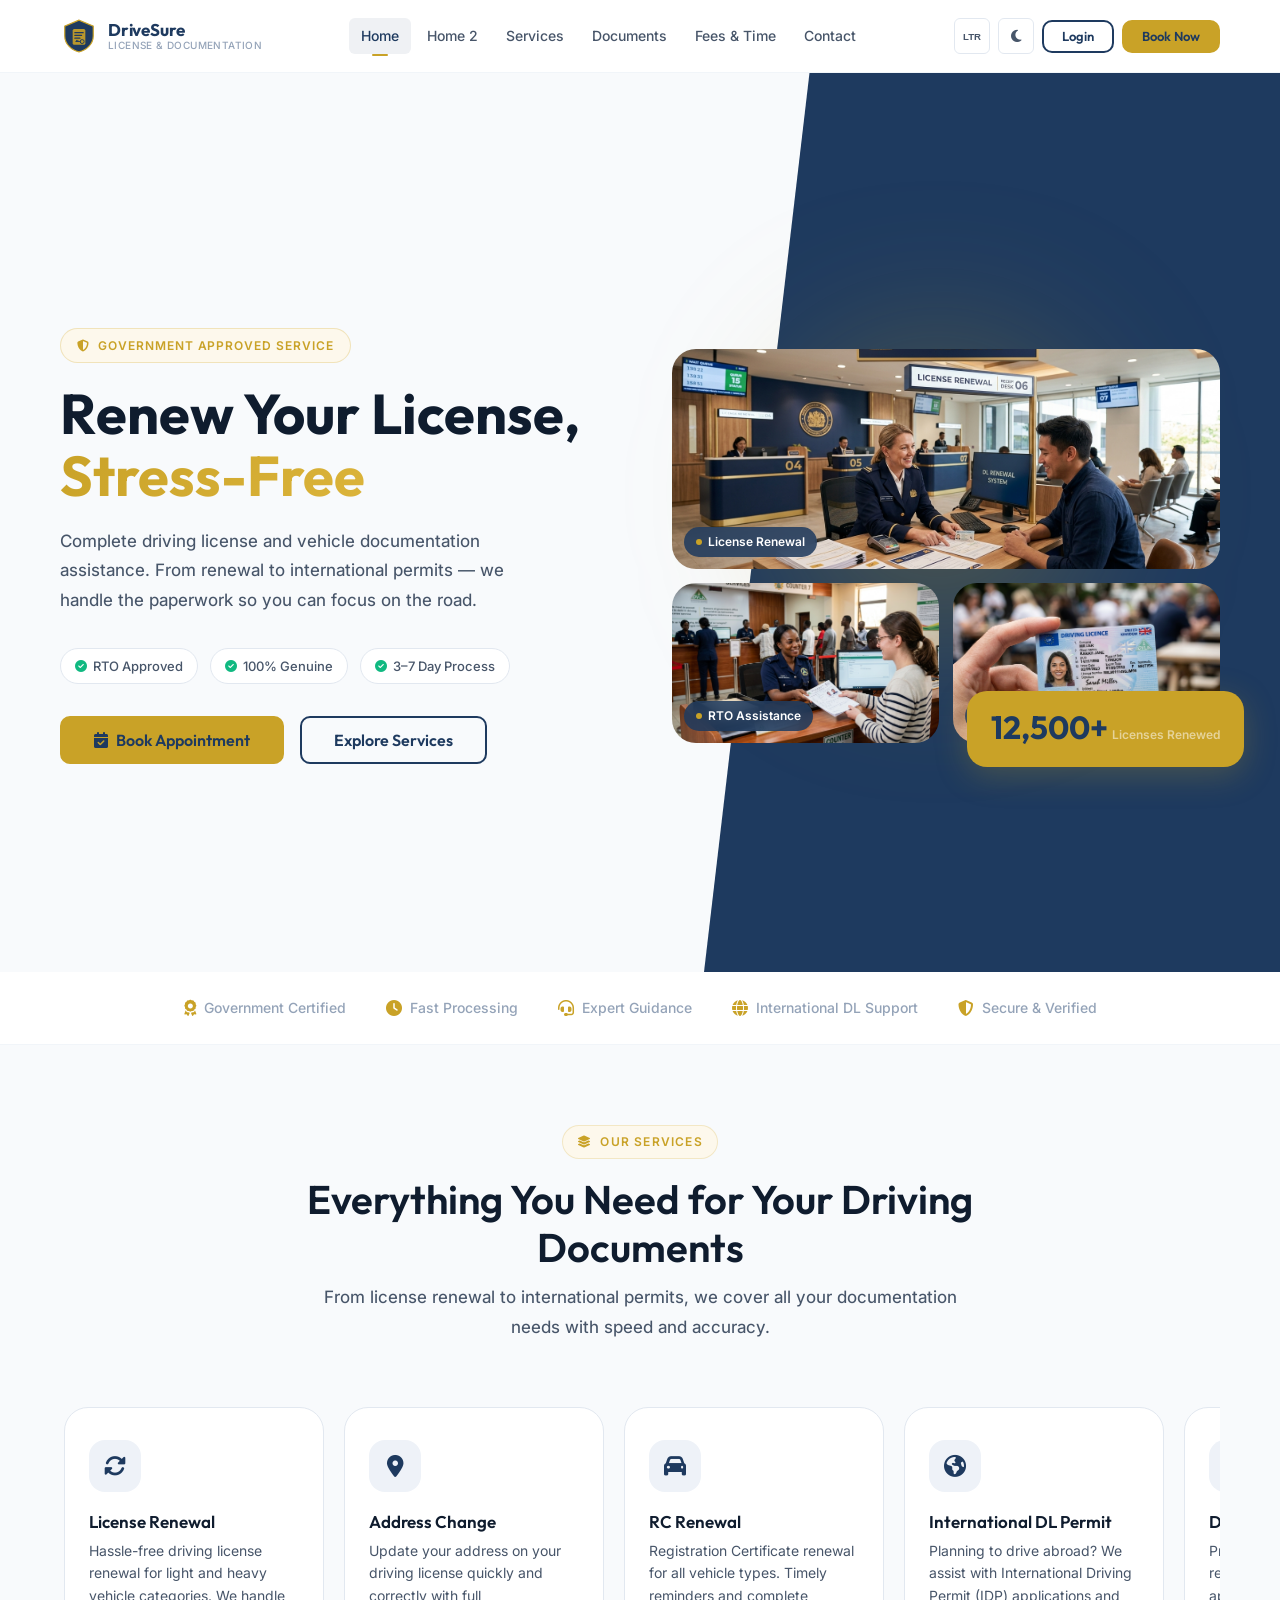
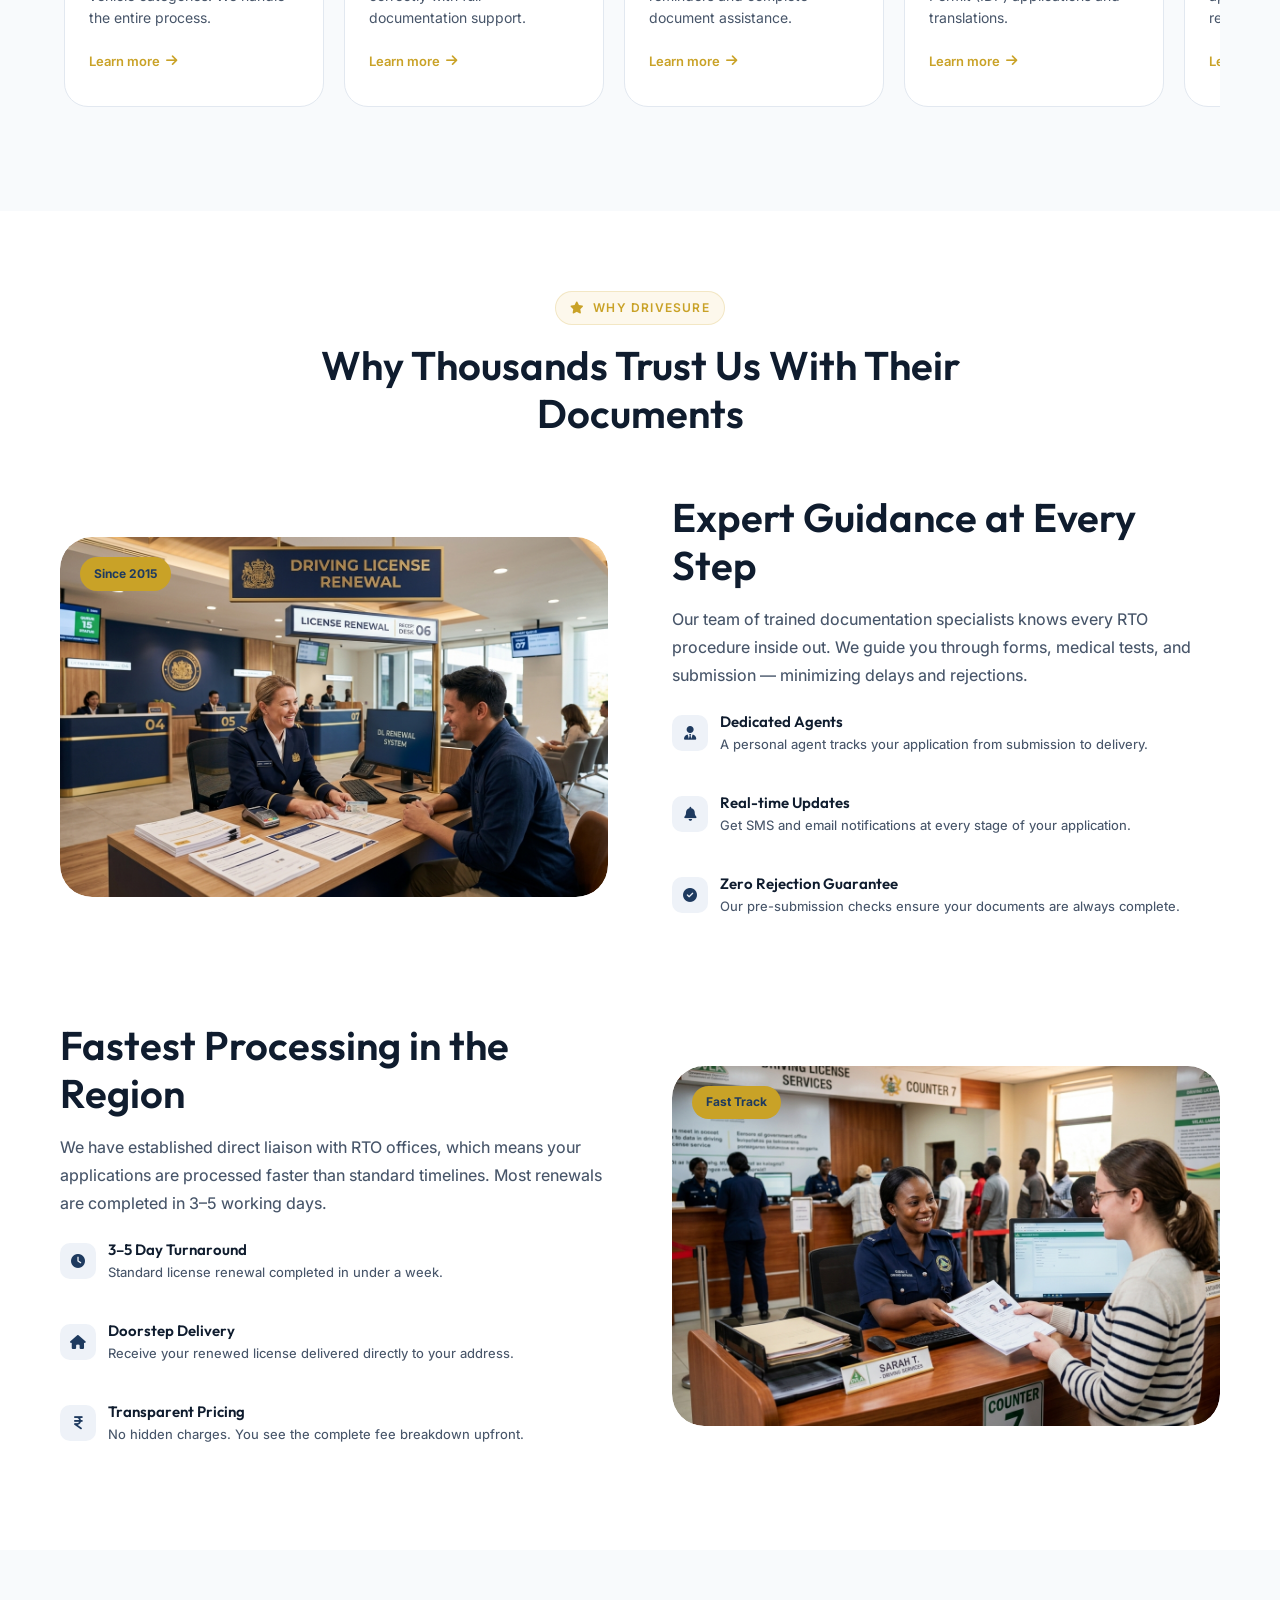
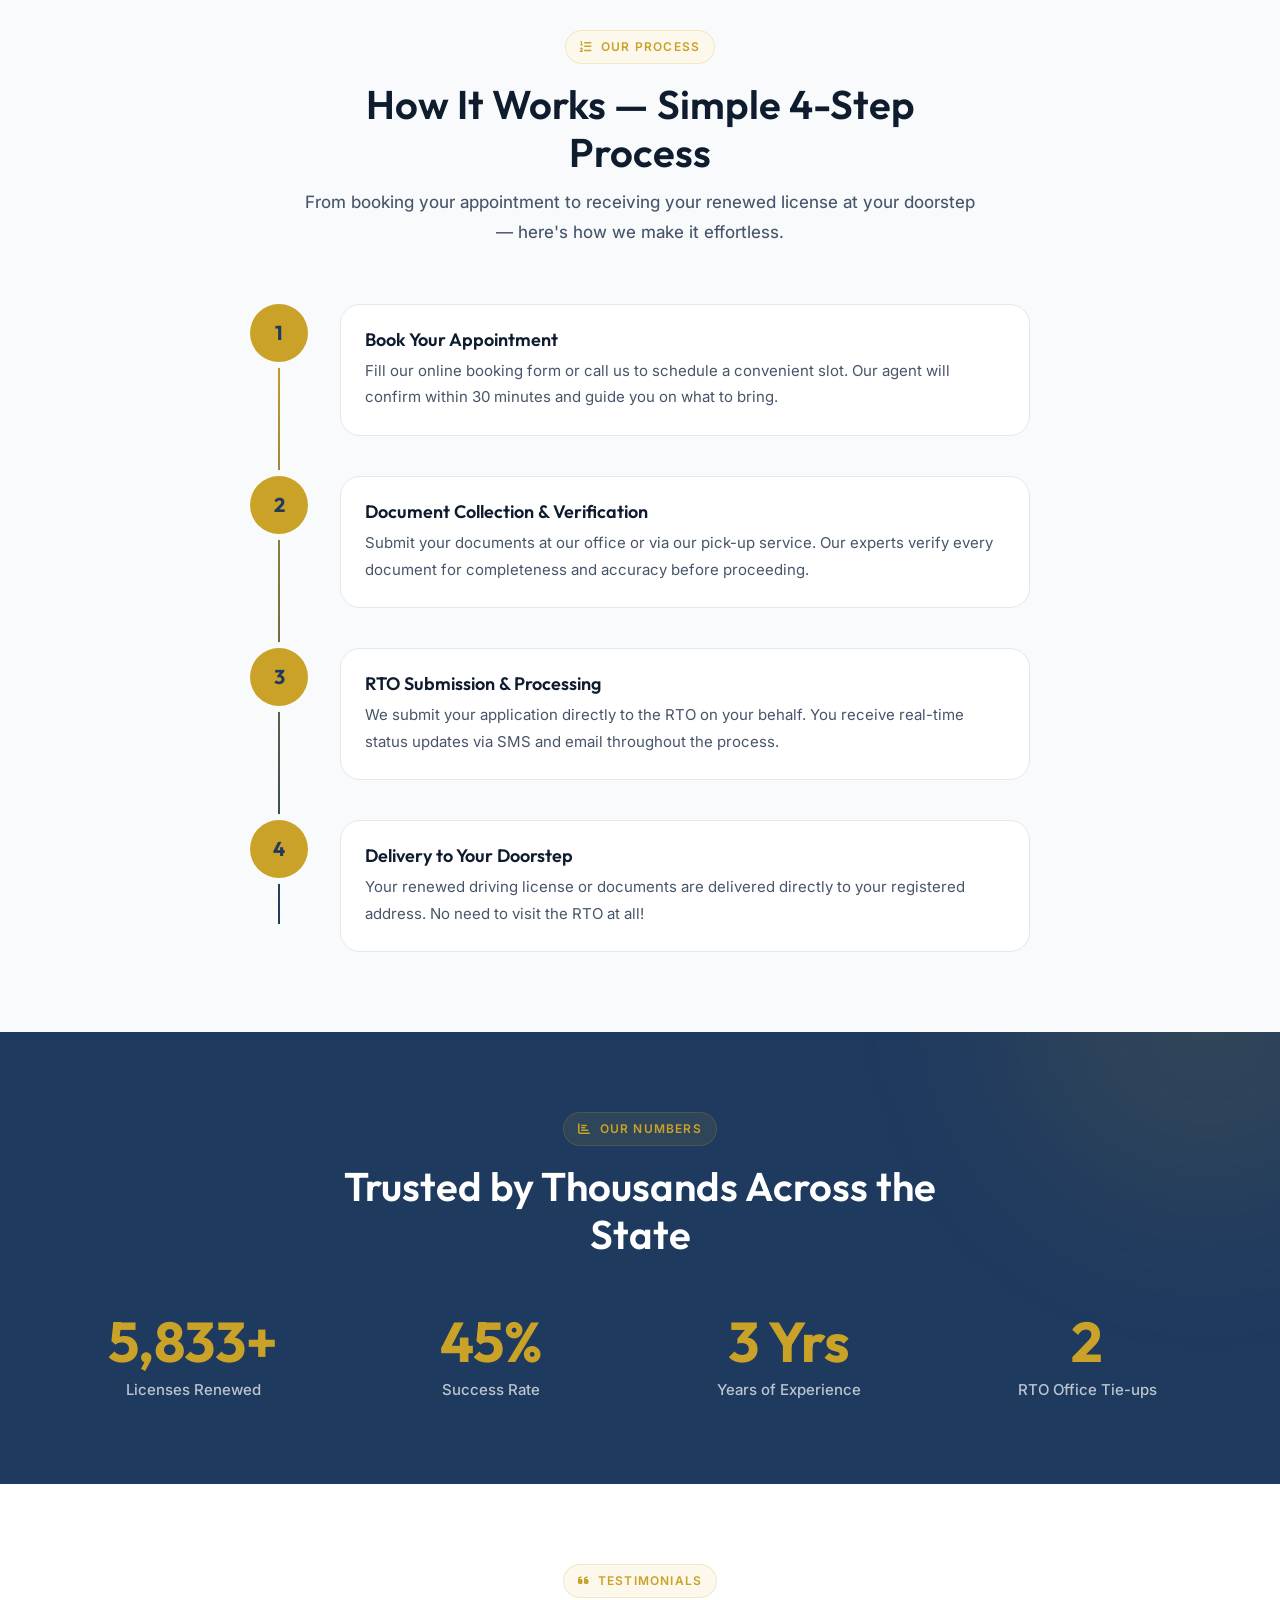
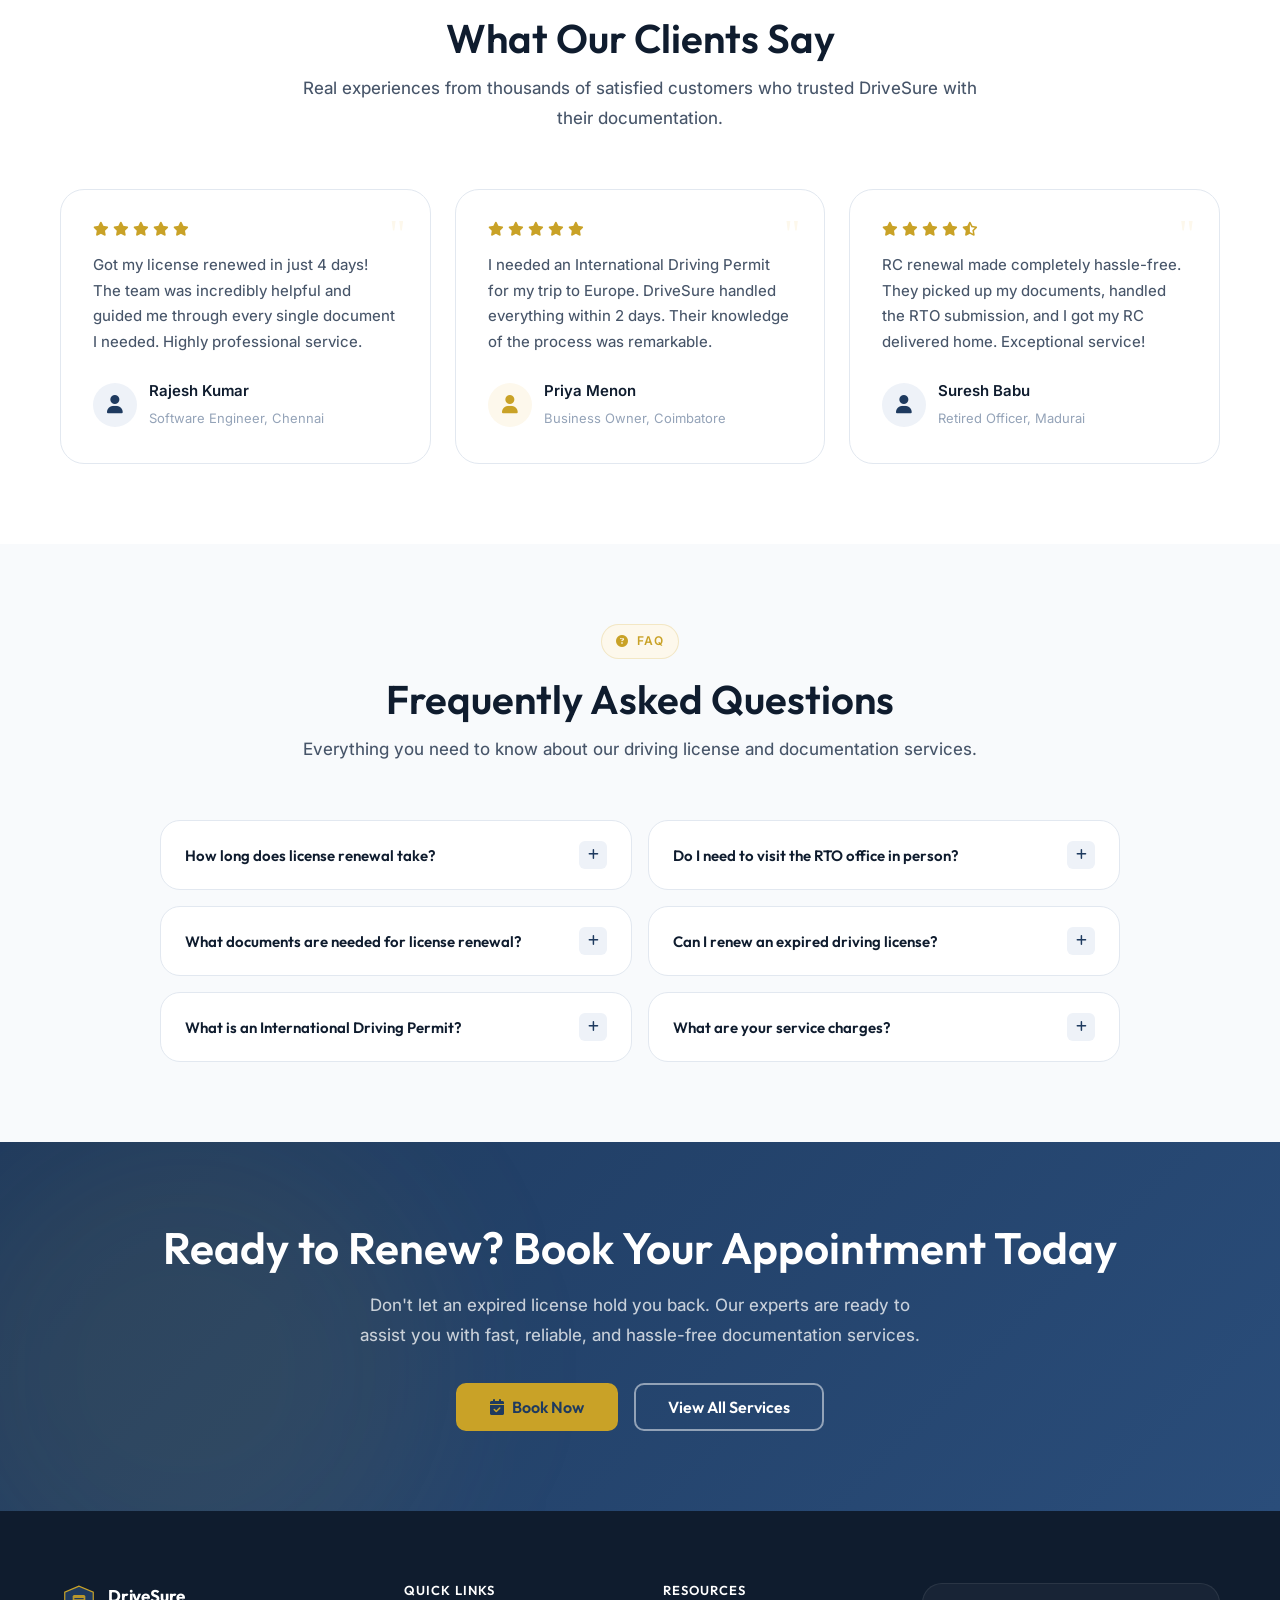
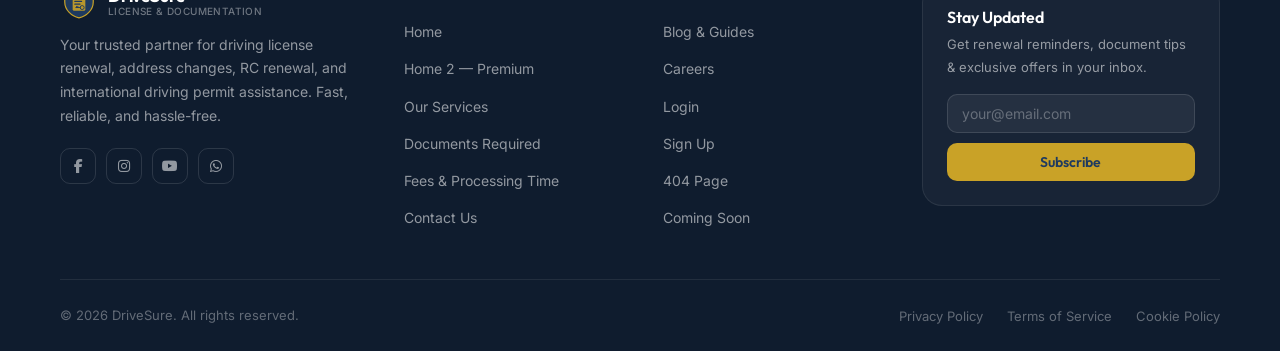
==== index.html @ 516e5dd3 "first commit" ====
<!DOCTYPE html>
<html lang="en" id="root-html">
<head>
    <meta charset="UTF-8">
    <meta name="viewport" content="width=device-width, initial-scale=1.0">
    <meta name="description" content="DriveSure — Your trusted driving license renewal and documentation service. License renewal, address change, RC renewal, and international driving permit assistance. Fast, reliable, government-approved.">
    <title>DriveSure | Driving License Renewal & Documentation Service</title>
    <link rel="icon" type="image/svg+xml" href="favicon.svg">
    <link rel="stylesheet" href="https://cdnjs.cloudflare.com/ajax/libs/font-awesome/6.5.1/css/all.min.css">
    <link rel="stylesheet" href="style.css">
</head>
<body>

<!-- NAV -->
<div id="main-nav"></div>

<!-- ========== HERO SECTION — DIAGONAL SPLIT ========== -->
<section class="hero-main">
    <div class="hero-main-bg" aria-hidden="true"></div>
    <div class="hero-main-grid container">

        <!-- Text Side -->
        <div class="hero-main-text animate-on-scroll">
            <div class="hero-badge">
                <i class="fas fa-shield-alt"></i>
                Government Approved Service
            </div>
            <h1>
                Renew Your License,
                <span class="hero-title-accent">Stress-Free</span>
            </h1>
            <p>Complete driving license and vehicle documentation assistance. From renewal to international permits — we handle the paperwork so you can focus on the road.</p>

            <div class="hero-trust-badges">
                <span class="hero-trust-badge"><i class="fas fa-check-circle"></i> RTO Approved</span>
                <span class="hero-trust-badge"><i class="fas fa-check-circle"></i> 100% Genuine</span>
                <span class="hero-trust-badge"><i class="fas fa-check-circle"></i> 3–7 Day Process</span>
            </div>

            <div class="hero-cta-group">
                <a href="contact.html" class="btn btn-primary btn-lg">
                    <i class="fas fa-calendar-check"></i> Book Appointment
                </a>
                <a href="services.html" class="btn btn-secondary btn-lg">
                    Explore Services
                </a>
            </div>
        </div>

        <!-- Visual Side -->
        <div class="hero-main-visual animate-on-scroll animate-delay-2">
            <div class="hero-collage">
                <div class="hero-collage-item hero-collage-main">
                    <img src="assets/images/hero-main.jpg" alt="Driving license renewal service office" loading="eager" onerror="this.parentElement.classList.add('img-placeholder'); this.style.display='none'; this.parentElement.innerHTML+='<i class=\'fas fa-id-card\' style=\'font-size:3rem;\'></i>'">
                    <span class="collage-tag"><span class="collage-dot"></span> License Renewal</span>
                </div>
                <div class="hero-collage-item hero-collage-sm">
                    <img src="assets/images/hero-rto.jpg" alt="Government service counter assistance" loading="lazy" onerror="this.parentElement.classList.add('img-placeholder'); this.style.display='none'; this.parentElement.innerHTML+='<i class=\'fas fa-building\' style=\'font-size:2rem;\'></i>'">
                    <span class="collage-tag"><span class="collage-dot"></span> RTO Assistance</span>
                </div>
                <div class="hero-collage-item hero-collage-sm">
                    <img src="assets/images/hero-license.jpg" alt="Driving license card closeup" loading="lazy" onerror="this.parentElement.classList.add('img-placeholder'); this.style.display='none'; this.parentElement.innerHTML+='<i class=\'fas fa-credit-card\' style=\'font-size:2rem;\'></i>'">
                    <span class="collage-tag"><span class="collage-dot"></span> Smart Card DL</span>
                </div>
            </div>
            <!-- Floating Card -->
            <div class="hero-floating-card">
                <span class="stat-num" data-count="12500" data-suffix="+">0+</span>
                <span class="stat-label">Licenses Renewed</span>
            </div>
        </div>
    </div>
</section>

<!-- ========== TRUST BAR ========== -->
<div class="trust-bar">
    <div class="container">
        <div class="trust-bar-inner">
            <div class="trust-item"><i class="fas fa-award"></i> Government Certified</div>
            <div class="trust-item"><i class="fas fa-clock"></i> Fast Processing</div>
            <div class="trust-item"><i class="fas fa-headset"></i> Expert Guidance</div>
            <div class="trust-item"><i class="fas fa-globe"></i> International DL Support</div>
            <div class="trust-item"><i class="fas fa-shield-halved"></i> Secure & Verified</div>
        </div>
    </div>
</div>

<!-- ========== SERVICES OVERVIEW ========== -->
<section class="services-overview">
    <div class="container">
        <div class="section-header animate-on-scroll">
            <div class="section-label"><i class="fas fa-layer-group"></i> Our Services</div>
            <h2>Everything You Need for Your Driving Documents</h2>
            <p>From license renewal to international permits, we cover all your documentation needs with speed and accuracy.</p>
        </div>

        <div class="services-scroll-wrap">
            <div class="services-scroll-row animate-on-scroll">
                <!-- Service 1 -->
                <div class="service-card-sm">
                    <div class="service-icon-wrap">
                        <i class="fas fa-rotate"></i>
                    </div>
                    <h3>License Renewal</h3>
                    <p>Hassle-free driving license renewal for light and heavy vehicle categories. We handle the entire process.</p>
                    <a href="services.html#renewal" class="service-link">Learn more <i class="fas fa-arrow-right"></i></a>
                </div>
                <!-- Service 2 -->
                <div class="service-card-sm">
                    <div class="service-icon-wrap">
                        <i class="fas fa-location-dot"></i>
                    </div>
                    <h3>Address Change</h3>
                    <p>Update your address on your driving license quickly and correctly with full documentation support.</p>
                    <a href="services.html#address" class="service-link">Learn more <i class="fas fa-arrow-right"></i></a>
                </div>
                <!-- Service 3 -->
                <div class="service-card-sm">
                    <div class="service-icon-wrap">
                        <i class="fas fa-car"></i>
                    </div>
                    <h3>RC Renewal</h3>
                    <p>Registration Certificate renewal for all vehicle types. Timely reminders and complete document assistance.</p>
                    <a href="services.html#rc" class="service-link">Learn more <i class="fas fa-arrow-right"></i></a>
                </div>
                <!-- Service 4 -->
                <div class="service-card-sm">
                    <div class="service-icon-wrap">
                        <i class="fas fa-earth-americas"></i>
                    </div>
                    <h3>International DL Permit</h3>
                    <p>Planning to drive abroad? We assist with International Driving Permit (IDP) applications and translations.</p>
                    <a href="services.html#idp" class="service-link">Learn more <i class="fas fa-arrow-right"></i></a>
                </div>
                <!-- Service 5 -->
                <div class="service-card-sm">
                    <div class="service-icon-wrap">
                        <i class="fas fa-file-pen"></i>
                    </div>
                    <h3>Document Verification</h3>
                    <p>Pre-submission document review to ensure error-free applications and avoid rejections at the RTO.</p>
                    <a href="services.html" class="service-link">Learn more <i class="fas fa-arrow-right"></i></a>
                </div>
            </div>
        </div>
    </div>
</section>

<!-- ========== WHY CHOOSE US — ZIGZAG ========== -->
<section class="why-us-section">
    <div class="container">
        <div class="section-header animate-on-scroll">
            <div class="section-label"><i class="fas fa-star"></i> Why DriveSure</div>
            <h2>Why Thousands Trust Us With Their Documents</h2>
        </div>

        <!-- Row 1 -->
        <div class="why-us-row animate-on-scroll">
            <div class="why-us-img">
                <img src="assets/images/hero-main.jpg" alt="Expert license renewal consultation" loading="lazy" onerror="this.parentElement.classList.add('img-placeholder'); this.style.display='none'; this.parentElement.innerHTML+='<i class=\'fas fa-handshake\' style=\'font-size:3rem;\'></i>'">
                <span class="why-us-img-badge">Since 2015</span>
            </div>
            <div class="why-us-content">
                <h2>Expert Guidance at Every Step</h2>
                <p>Our team of trained documentation specialists knows every RTO procedure inside out. We guide you through forms, medical tests, and submission — minimizing delays and rejections.</p>
                <div class="why-us-features">
                    <div class="why-us-feature">
                        <div class="why-us-feature-icon"><i class="fas fa-user-tie"></i></div>
                        <div>
                            <h5>Dedicated Agents</h5>
                            <p>A personal agent tracks your application from submission to delivery.</p>
                        </div>
                    </div>
                    <div class="why-us-feature">
                        <div class="why-us-feature-icon"><i class="fas fa-bell"></i></div>
                        <div>
                            <h5>Real-time Updates</h5>
                            <p>Get SMS and email notifications at every stage of your application.</p>
                        </div>
                    </div>
                    <div class="why-us-feature">
                        <div class="why-us-feature-icon"><i class="fas fa-circle-check"></i></div>
                        <div>
                            <h5>Zero Rejection Guarantee</h5>
                            <p>Our pre-submission checks ensure your documents are always complete.</p>
                        </div>
                    </div>
                </div>
            </div>
        </div>

        <!-- Row 2 -->
        <div class="why-us-row reverse animate-on-scroll">
            <div class="why-us-img">
                <img src="assets/images/hero-rto.jpg" alt="Fast document processing at service center" loading="lazy" onerror="this.parentElement.classList.add('img-placeholder'); this.style.display='none'; this.parentElement.innerHTML+='<i class=\'fas fa-bolt\' style=\'font-size:3rem;\'></i>'">
                <span class="why-us-img-badge">Fast Track</span>
            </div>
            <div class="why-us-content">
                <h2>Fastest Processing in the Region</h2>
                <p>We have established direct liaison with RTO offices, which means your applications are processed faster than standard timelines. Most renewals are completed in 3–5 working days.</p>
                <div class="why-us-features">
                    <div class="why-us-feature">
                        <div class="why-us-feature-icon"><i class="fas fa-clock"></i></div>
                        <div>
                            <h5>3–5 Day Turnaround</h5>
                            <p>Standard license renewal completed in under a week.</p>
                        </div>
                    </div>
                    <div class="why-us-feature">
                        <div class="why-us-feature-icon"><i class="fas fa-home"></i></div>
                        <div>
                            <h5>Doorstep Delivery</h5>
                            <p>Receive your renewed license delivered directly to your address.</p>
                        </div>
                    </div>
                    <div class="why-us-feature">
                        <div class="why-us-feature-icon"><i class="fas fa-indian-rupee-sign"></i></div>
                        <div>
                            <h5>Transparent Pricing</h5>
                            <p>No hidden charges. You see the complete fee breakdown upfront.</p>
                        </div>
                    </div>
                </div>
            </div>
        </div>
    </div>
</section>

<!-- ========== HOW IT WORKS — TIMELINE ========== -->
<section class="process-section">
    <div class="container">
        <div class="section-header animate-on-scroll">
            <div class="section-label"><i class="fas fa-list-ol"></i> Our Process</div>
            <h2>How It Works — Simple 4-Step Process</h2>
            <p>From booking your appointment to receiving your renewed license at your doorstep — here's how we make it effortless.</p>
        </div>

        <div class="process-timeline">
            <div class="process-step animate-on-scroll">
                <div class="process-step-num">1</div>
                <div class="process-step-content">
                    <h4>Book Your Appointment</h4>
                    <p>Fill our online booking form or call us to schedule a convenient slot. Our agent will confirm within 30 minutes and guide you on what to bring.</p>
                </div>
            </div>
            <div class="process-step animate-on-scroll animate-delay-1">
                <div class="process-step-num">2</div>
                <div class="process-step-content">
                    <h4>Document Collection & Verification</h4>
                    <p>Submit your documents at our office or via our pick-up service. Our experts verify every document for completeness and accuracy before proceeding.</p>
                </div>
            </div>
            <div class="process-step animate-on-scroll animate-delay-2">
                <div class="process-step-num">3</div>
                <div class="process-step-content">
                    <h4>RTO Submission & Processing</h4>
                    <p>We submit your application directly to the RTO on your behalf. You receive real-time status updates via SMS and email throughout the process.</p>
                </div>
            </div>
            <div class="process-step animate-on-scroll animate-delay-3">
                <div class="process-step-num">4</div>
                <div class="process-step-content">
                    <h4>Delivery to Your Doorstep</h4>
                    <p>Your renewed driving license or documents are delivered directly to your registered address. No need to visit the RTO at all!</p>
                </div>
            </div>
        </div>
    </div>
</section>

<!-- ========== STATS SECTION ========== -->
<section class="stats-section">
    <div class="container">
        <div class="section-header animate-on-scroll" style="max-width:600px;">
            <div class="section-label" style="color:var(--secondary);background:rgba(201,162,39,0.1);border-color:rgba(201,162,39,0.2);">
                <i class="fas fa-chart-bar"></i> Our Numbers
            </div>
            <h2 style="color:#fff;">Trusted by Thousands Across the State</h2>
        </div>
        <div class="stats-grid">
            <div class="stat-item animate-on-scroll">
                <span class="stat-number" data-count="12500" data-suffix="+">0</span>
                <span class="stat-label">Licenses Renewed</span>
            </div>
            <div class="stat-item animate-on-scroll animate-delay-1">
                <span class="stat-number" data-count="98" data-suffix="%">0</span>
                <span class="stat-label">Success Rate</span>
            </div>
            <div class="stat-item animate-on-scroll animate-delay-2">
                <span class="stat-number" data-count="8" data-suffix=" Yrs">0</span>
                <span class="stat-label">Years of Experience</span>
            </div>
            <div class="stat-item animate-on-scroll animate-delay-3">
                <span class="stat-number" data-count="5">0</span>
                <span class="stat-label">RTO Office Tie-ups</span>
            </div>
        </div>
    </div>
</section>

<!-- ========== TESTIMONIALS ========== -->
<section class="testimonials-section">
    <div class="container">
        <div class="section-header animate-on-scroll">
            <div class="section-label"><i class="fas fa-quote-left"></i> Testimonials</div>
            <h2>What Our Clients Say</h2>
            <p>Real experiences from thousands of satisfied customers who trusted DriveSure with their documentation.</p>
        </div>

        <div class="testimonials-grid">
            <div class="testimonial-card animate-on-scroll">
                <span class="testimonial-quote">"</span>
                <div class="testimonial-stars">
                    <i class="fas fa-star"></i><i class="fas fa-star"></i><i class="fas fa-star"></i><i class="fas fa-star"></i><i class="fas fa-star"></i>
                </div>
                <p class="testimonial-text">Got my license renewed in just 4 days! The team was incredibly helpful and guided me through every single document I needed. Highly professional service.</p>
                <div class="testimonial-author">
                    <div style="width:44px;height:44px;border-radius:50%;background:var(--primary-light);display:flex;align-items:center;justify-content:center;flex-shrink:0;">
                        <i class="fas fa-user" style="color:var(--primary);font-size:1.125rem;"></i>
                    </div>
                    <div>
                        <span class="testimonial-name">Rajesh Kumar</span>
                        <span class="testimonial-role">Software Engineer, Chennai</span>
                    </div>
                </div>
            </div>

            <div class="testimonial-card animate-on-scroll animate-delay-1">
                <span class="testimonial-quote">"</span>
                <div class="testimonial-stars">
                    <i class="fas fa-star"></i><i class="fas fa-star"></i><i class="fas fa-star"></i><i class="fas fa-star"></i><i class="fas fa-star"></i>
                </div>
                <p class="testimonial-text">I needed an International Driving Permit for my trip to Europe. DriveSure handled everything within 2 days. Their knowledge of the process was remarkable.</p>
                <div class="testimonial-author">
                    <div style="width:44px;height:44px;border-radius:50%;background:var(--secondary-light);display:flex;align-items:center;justify-content:center;flex-shrink:0;">
                        <i class="fas fa-user" style="color:var(--secondary);font-size:1.125rem;"></i>
                    </div>
                    <div>
                        <span class="testimonial-name">Priya Menon</span>
                        <span class="testimonial-role">Business Owner, Coimbatore</span>
                    </div>
                </div>
            </div>

            <div class="testimonial-card animate-on-scroll animate-delay-2">
                <span class="testimonial-quote">"</span>
                <div class="testimonial-stars">
                    <i class="fas fa-star"></i><i class="fas fa-star"></i><i class="fas fa-star"></i><i class="fas fa-star"></i><i class="fas fa-star-half-stroke"></i>
                </div>
                <p class="testimonial-text">RC renewal made completely hassle-free. They picked up my documents, handled the RTO submission, and I got my RC delivered home. Exceptional service!</p>
                <div class="testimonial-author">
                    <div style="width:44px;height:44px;border-radius:50%;background:var(--primary-light);display:flex;align-items:center;justify-content:center;flex-shrink:0;">
                        <i class="fas fa-user" style="color:var(--primary);font-size:1.125rem;"></i>
                    </div>
                    <div>
                        <span class="testimonial-name">Suresh Babu</span>
                        <span class="testimonial-role">Retired Officer, Madurai</span>
                    </div>
                </div>
            </div>
        </div>
    </div>
</section>

<!-- ========== FAQ ========== -->
<section class="faq-section">
    <div class="container">
        <div class="section-header animate-on-scroll">
            <div class="section-label"><i class="fas fa-circle-question"></i> FAQ</div>
            <h2>Frequently Asked Questions</h2>
            <p>Everything you need to know about our driving license and documentation services.</p>
        </div>

        <div class="faq-grid">
            <div class="faq-item">
                <button class="faq-trigger" onclick="toggleFAQ(this)">
                    How long does license renewal take?
                    <span class="faq-trigger-icon"><i class="fas fa-plus"></i></span>
                </button>
                <div class="faq-body">
                    <p>Standard driving license renewal typically takes 3–7 working days depending on the RTO office. We offer an express 2-day service for urgent renewals at an additional charge.</p>
                </div>
            </div>
            <div class="faq-item">
                <button class="faq-trigger" onclick="toggleFAQ(this)">
                    Do I need to visit the RTO office in person?
                    <span class="faq-trigger-icon"><i class="fas fa-plus"></i></span>
                </button>
                <div class="faq-body">
                    <p>For most services, no. Our team handles the RTO visit on your behalf. You only need to visit if the RTO specifically requires your physical presence (e.g., for the driving test or biometric capture).</p>
                </div>
            </div>
            <div class="faq-item">
                <button class="faq-trigger" onclick="toggleFAQ(this)">
                    What documents are needed for license renewal?
                    <span class="faq-trigger-icon"><i class="fas fa-plus"></i></span>
                </button>
                <div class="faq-body">
                    <p>You typically need your original license, Form 9, medical fitness certificate (Form 1-A for commercial), address proof, and passport-size photos. Visit our Documents page for a complete checklist.</p>
                </div>
            </div>
            <div class="faq-item">
                <button class="faq-trigger" onclick="toggleFAQ(this)">
                    Can I renew an expired driving license?
                    <span class="faq-trigger-icon"><i class="fas fa-plus"></i></span>
                </button>
                <div class="faq-body">
                    <p>Yes! Expired licenses can be renewed. If expired for less than 5 years, a standard renewal applies. If expired beyond 5 years, a fresh driving test may be required. We guide you through both processes.</p>
                </div>
            </div>
            <div class="faq-item">
                <button class="faq-trigger" onclick="toggleFAQ(this)">
                    What is an International Driving Permit?
                    <span class="faq-trigger-icon"><i class="fas fa-plus"></i></span>
                </button>
                <div class="faq-body">
                    <p>An International Driving Permit (IDP) is a translation of your Indian driving license recognized in 185 countries. It is valid for 1 year. You must carry both your IDP and original Indian license when driving abroad.</p>
                </div>
            </div>
            <div class="faq-item">
                <button class="faq-trigger" onclick="toggleFAQ(this)">
                    What are your service charges?
                    <span class="faq-trigger-icon"><i class="fas fa-plus"></i></span>
                </button>
                <div class="faq-body">
                    <p>Our service charges vary by service type. License renewal starts from ₹499 + government fees. See our Fees & Processing Time page for a complete fee breakdown with no hidden charges.</p>
                </div>
            </div>
        </div>
    </div>
</section>

<!-- ========== CTA BANNER ========== -->
<section class="cta-section">
    <div class="container">
        <div class="cta-content animate-on-scroll">
            <h2>Ready to Renew? Book Your Appointment Today</h2>
            <p>Don't let an expired license hold you back. Our experts are ready to assist you with fast, reliable, and hassle-free documentation services.</p>
            <div class="cta-btns">
                <a href="contact.html" class="btn btn-primary btn-lg">
                    <i class="fas fa-calendar-check"></i> Book Now
                </a>
                <a href="services.html" class="btn btn-outline-light btn-lg">
                    View All Services
                </a>
            </div>
        </div>
    </div>
</section>

<!-- FOOTER -->
<div id="main-footer"></div>

<script src="components.js"></script>
</body>
</html>
---- style.css ----
/* ===== DRIVESURE — DRIVING LICENSE RENEWAL & DOCUMENTATION SERVICE ===== */
/* Design System v1.0 — Navy Blue + Gold Palette */

/* --- Google Fonts --- */
@import url('https://fonts.googleapis.com/css2?family=Outfit:wght@300;400;500;600;700;800&family=Inter:wght@300;400;500;600;700&display=swap');

/* ================================================================
   CSS CUSTOM PROPERTIES
================================================================ */
:root {
    /* Brand Colors */
    --primary: #1E3A5F;
    --primary-hover: #162D4A;
    --primary-light: #EEF2F8;
    --primary-glow: rgba(30, 58, 95, 0.22);
    --primary-subtle: rgba(30, 58, 95, 0.07);

    --secondary: #C9A227;
    --secondary-hover: #B08B1E;
    --secondary-light: #FDF8EC;
    --secondary-glow: rgba(201, 162, 39, 0.28);

    /* Text */
    --text-heading: #0F1C2E;
    --text-body: #475569;
    --text-muted: #94A3B8;

    /* Backgrounds */
    --bg-body: #FFFFFF;
    --bg-surface: #F8FAFC;
    --bg-card: #FFFFFF;
    --bg-dark: #0F1C2E;
    --bg-dark-2: #162336;

    /* Borders */
    --border-default: #E2E8F0;
    --border-light: #F1F5F9;

    /* Shadows */
    --shadow-sm: 0 1px 3px rgba(30, 58, 95, 0.05);
    --shadow-md: 0 4px 16px rgba(30, 58, 95, 0.09);
    --shadow-lg: 0 12px 40px rgba(30, 58, 95, 0.12);
    --shadow-xl: 0 24px 64px rgba(30, 58, 95, 0.15);
    --shadow-card: 0 2px 12px rgba(30, 58, 95, 0.07);
    --shadow-card-hover: 0 12px 36px rgba(30, 58, 95, 0.18), 0 4px 12px rgba(0,0,0,0.06);
    --shadow-gold: 0 8px 32px rgba(201, 162, 39, 0.25);

    /* Status Colors */
    --green: #10B981;
    --red: #EF4444;
    --amber: #F59E0B;

    /* Fonts */
    --font-heading: 'Outfit', sans-serif;
    --font-body: 'Inter', sans-serif;

    /* Radius */
    --radius-sm: 0.375rem;
    --radius-md: 0.625rem;
    --radius-lg: 1rem;
    --radius-xl: 1.25rem;
    --radius-2xl: 1.5rem;
    --radius-3xl: 2rem;
    --radius-full: 9999px;

    /* Transitions */
    --transition-fast: all 0.2s cubic-bezier(0.4, 0, 0.2, 1);
    --transition-smooth: all 0.35s cubic-bezier(0.4, 0, 0.2, 1);
    --transition-premium: all 0.5s cubic-bezier(0.16, 1, 0.3, 1);

    /* Inner Hero Heights */
    --hero-inner-height: 380px;
    --hero-inner-height-tablet: 320px;
    --hero-inner-height-mobile: 280px;
    --hero-inner-height-xs: 250px;
}

/* ================================================================
   DARK MODE
================================================================ */
.dark {
    --text-heading: #E2EAF4;
    --text-body: #94A3B8;
    --text-muted: #64748B;
    --bg-body: #0A1628;
    --bg-surface: #0F1C2E;
    --bg-card: #162336;
    --bg-dark: #060E1A;
    --bg-dark-2: #0A1628;
    --border-default: #1E3A5F;
    --border-light: #162336;
    --shadow-sm: 0 1px 3px rgba(0,0,0,0.35);
    --shadow-md: 0 4px 16px rgba(0,0,0,0.45);
    --shadow-lg: 0 12px 40px rgba(0,0,0,0.55);
    --shadow-xl: 0 24px 64px rgba(0,0,0,0.65);
    --shadow-card: 0 2px 12px rgba(0,0,0,0.35);
    --shadow-card-hover: 0 12px 36px rgba(201, 162, 39, 0.20), 0 4px 12px rgba(0,0,0,0.4);
}

/* ================================================================
   BASE RESET
================================================================ */
*, *::before, *::after {
    margin: 0;
    padding: 0;
    box-sizing: border-box;
}

html {
    scroll-behavior: smooth;
    -webkit-font-smoothing: antialiased;
    -moz-osx-font-smoothing: grayscale;
    overflow-x: hidden;
}

body {
    font-family: var(--font-body);
    font-weight: 400;
    color: var(--text-body);
    background-color: var(--bg-body);
    line-height: 1.7;
    transition: background-color 0.3s ease, color 0.3s ease;
    overflow-x: hidden;
}

img { max-width: 100%; height: auto; display: block; }
a { text-decoration: none; color: inherit; transition: var(--transition-fast); }
ul, ol { list-style: none; }
button { cursor: pointer; border: none; background: none; }

/* ================================================================
   TYPOGRAPHY
================================================================ */
h1, h2, h3, h4, h5, h6 {
    font-family: var(--font-heading);
    font-weight: 600;
    color: var(--text-heading);
    line-height: 1.2;
}

h1 { font-size: clamp(2rem, 5vw, 3.25rem); }
h2 { font-size: clamp(1.625rem, 4vw, 2.5rem); }
h3 { font-size: clamp(1.25rem, 3vw, 1.625rem); }
h4 { font-size: 1.125rem; font-weight: 600; }
h5 { font-size: 1rem; font-weight: 600; }

p {
    font-weight: 400;
    line-height: 1.75;
    color: var(--text-body);
}

.text-muted { color: var(--text-muted); }
.text-primary { color: var(--primary); }
.text-secondary { color: var(--secondary); }
.text-center { text-align: center; }
.font-heading { font-family: var(--font-heading); }
.font-500 { font-weight: 500; }
.font-600 { font-weight: 600; }

/* ================================================================
   LAYOUT
================================================================ */
.container {
    width: 100%;
    max-width: 1200px;
    margin: 0 auto;
    padding: 0 1.25rem;
}

.section {
    padding: 5rem 0;
}

.section-sm {
    padding: 3rem 0;
}

.section-lg {
    padding: 7rem 0;
}

/* ================================================================
   SECTION LABELS & HEADINGS
================================================================ */
.section-label {
    display: inline-flex;
    align-items: center;
    gap: 0.5rem;
    font-size: 0.75rem;
    font-weight: 600;
    letter-spacing: 0.1em;
    text-transform: uppercase;
    color: var(--secondary);
    background: var(--secondary-light);
    border: 1px solid rgba(201, 162, 39, 0.2);
    padding: 0.375rem 0.875rem;
    border-radius: var(--radius-full);
    margin-bottom: 1rem;
}
.dark .section-label {
    background: rgba(201, 162, 39, 0.1);
    border-color: rgba(201, 162, 39, 0.25);
}

.section-header {
    text-align: center;
    max-width: 680px;
    margin: 0 auto 3.5rem;
}

.section-header p {
    font-size: 1.0625rem;
    font-weight: 450;
    color: var(--text-body);
    margin-top: 0.75rem;
}

/* ================================================================
   BUTTONS
================================================================ */
.btn {
    display: inline-flex;
    align-items: center;
    justify-content: center;
    gap: 0.5rem;
    font-family: var(--font-heading);
    font-weight: 600;
    font-size: 0.9375rem;
    padding: 0.6875rem 1.5rem;
    border-radius: var(--radius-md);
    border: 2px solid transparent;
    cursor: pointer;
    transition: var(--transition-smooth);
    text-decoration: none;
    white-space: nowrap;
    line-height: 1;
}

.btn-primary {
    background: var(--secondary);
    color: var(--primary);
    border-color: var(--secondary);
}
.btn-primary:hover {
    background: var(--secondary-hover);
    border-color: var(--secondary-hover);
    transform: translateY(-2px);
    box-shadow: var(--shadow-gold);
}

.btn-secondary {
    background: transparent;
    color: var(--primary);
    border-color: var(--primary);
}
.btn-secondary:hover {
    background: var(--primary);
    color: #fff;
    transform: translateY(-2px);
    box-shadow: var(--shadow-md);
}
.dark .btn-secondary {
    color: var(--text-heading);
    border-color: var(--border-default);
}
.dark .btn-secondary:hover {
    background: var(--secondary);
    border-color: var(--secondary);
    color: var(--primary);
}

.btn-ghost {
    background: transparent;
    color: var(--secondary);
    border-color: transparent;
}
.btn-ghost:hover {
    background: var(--secondary-light);
    border-color: rgba(201, 162, 39, 0.2);
}

.btn-sm {
    font-size: 0.8125rem;
    padding: 0.5rem 1.125rem;
}

.btn-lg {
    font-size: 1rem;
    padding: 0.875rem 2rem;
}

.btn-outline-light {
    background: transparent;
    color: #fff;
    border-color: rgba(255,255,255,0.5);
}
.btn-outline-light:hover {
    background: rgba(255,255,255,0.12);
    border-color: #fff;
}

.w-full { width: 100%; }

/* ================================================================
   NAVBAR
================================================================ */
.navbar {
    position: fixed;
    top: 0;
    left: 0;
    right: 0;
    z-index: 1000;
    background: rgba(255, 255, 255, 0.95);
    backdrop-filter: blur(16px);
    -webkit-backdrop-filter: blur(16px);
    border-bottom: 1px solid var(--border-light);
    transition: var(--transition-smooth);
}
.dark .navbar {
    background: rgba(10, 22, 40, 0.95);
    border-bottom-color: var(--border-default);
}
.navbar.scrolled {
    box-shadow: 0 4px 24px rgba(30, 58, 95, 0.10);
}
.dark .navbar.scrolled {
    box-shadow: 0 4px 24px rgba(0,0,0,0.4);
}

.navbar-spacer {
    height: 72px;
}

.nav-inner {
    display: flex;
    align-items: center;
    justify-content: space-between;
    height: 72px;
    max-width: 1200px;
    margin: 0 auto;
    padding: 0 1.25rem;
    gap: 1.5rem;
}

/* Logo */
.nav-logo {
    display: flex;
    align-items: center;
    gap: 0.625rem;
    flex-shrink: 0;
    text-decoration: none;
}
.nav-logo-img {
    width: 38px;
    height: 38px;
    object-fit: contain;
    flex-shrink: 0;
}
.nav-logo-text {
    display: flex;
    flex-direction: column;
    line-height: 1.15;
}
.brand-top {
    font-family: var(--font-heading);
    font-weight: 700;
    font-size: 1.0625rem;
    color: var(--primary);
    letter-spacing: -0.01em;
}
.dark .brand-top { color: var(--text-heading); }
.brand-bottom {
    font-size: 0.625rem;
    font-weight: 500;
    color: var(--text-muted);
    letter-spacing: 0.04em;
    text-transform: uppercase;
}

/* Nav Links */
.nav-links {
    display: flex;
    align-items: center;
    gap: 0.25rem;
    flex: 1;
    justify-content: center;
}

.nav-link {
    font-size: 0.875rem;
    font-weight: 500;
    color: var(--text-body);
    padding: 0.375rem 0.75rem;
    border-radius: var(--radius-sm);
    transition: var(--transition-fast);
    position: relative;
    white-space: nowrap;
}
.nav-link:hover,
.nav-link.active {
    color: var(--primary);
    background: var(--primary-subtle);
}
.dark .nav-link:hover,
.dark .nav-link.active {
    color: var(--secondary);
    background: rgba(201, 162, 39, 0.08);
}
.nav-link.active::after {
    content: '';
    position: absolute;
    bottom: -2px;
    left: 50%;
    transform: translateX(-50%);
    width: 16px;
    height: 2px;
    background: var(--secondary);
    border-radius: 2px;
}

/* Nav Actions */
.nav-actions {
    display: flex;
    align-items: center;
    gap: 0.5rem;
    flex-shrink: 0;
}

.nav-icon-btn {
    width: 36px;
    height: 36px;
    display: flex;
    align-items: center;
    justify-content: center;
    border-radius: var(--radius-sm);
    border: 1px solid var(--border-default);
    background: transparent;
    color: var(--text-body);
    font-size: 0.875rem;
    cursor: pointer;
    transition: var(--transition-fast);
    flex-shrink: 0;
}
.nav-icon-btn:hover {
    background: var(--primary-subtle);
    color: var(--primary);
    border-color: var(--primary);
}
.dark .nav-icon-btn:hover {
    background: rgba(201, 162, 39, 0.1);
    color: var(--secondary);
    border-color: var(--secondary);
}

/* Mobile Hamburger */
.mobile-menu-btn {
    display: none;
    width: 36px;
    height: 36px;
    align-items: center;
    justify-content: center;
    border-radius: var(--radius-sm);
    border: 1px solid var(--border-default);
    background: transparent;
    color: var(--text-body);
    font-size: 1rem;
    cursor: pointer;
    transition: var(--transition-fast);
    flex-shrink: 0;
}
.mobile-menu-btn:hover {
    background: var(--primary-subtle);
    color: var(--primary);
}

/* Mobile Backdrop */
.mobile-backdrop {
    display: none;
    position: fixed;
    inset: 0;
    background: rgba(0,0,0,0.5);
    z-index: 998;
    opacity: 0;
    transition: opacity 0.3s;
}
.mobile-backdrop.open {
    display: block;
    opacity: 1;
}

/* Mobile Menu */
.mobile-menu {
    display: none;
    position: fixed;
    top: 0;
    right: -100%;
    width: min(320px, 88vw);
    height: 100dvh;
    background: var(--bg-card);
    z-index: 999;
    flex-direction: column;
    padding: 5rem 1.5rem 2rem;
    gap: 0.25rem;
    overflow-y: auto;
    transition: right 0.35s cubic-bezier(0.16, 1, 0.3, 1);
    box-shadow: -4px 0 40px rgba(0,0,0,0.15);
}
.mobile-menu.open {
    right: 0;
}

.mob-link {
    display: block;
    padding: 0.75rem 1rem;
    font-weight: 500;
    font-size: 0.9375rem;
    color: var(--text-body);
    border-radius: var(--radius-md);
    transition: var(--transition-fast);
}
.mob-link:hover, .mob-link.active {
    color: var(--primary);
    background: var(--primary-subtle);
}
.dark .mob-link:hover, .dark .mob-link.active {
    color: var(--secondary);
    background: rgba(201, 162, 39, 0.08);
}

.mob-actions {
    margin-top: 1.5rem;
    display: flex;
    flex-direction: column;
    gap: 0.75rem;
}
.mob-toggles {
    margin-top: 1.5rem;
    display: flex;
    gap: 0.5rem;
    padding-top: 1.5rem;
    border-top: 1px solid var(--border-default);
}

/* ================================================================
   FOOTER
================================================================ */
.footer {
    background: var(--bg-dark);
    color: rgba(255,255,255,0.75);
    padding: 4.5rem 0 0;
}

.footer-grid {
    display: grid;
    grid-template-columns: 1.4fr 1fr 1fr 1.2fr;
    gap: 3rem;
    padding-bottom: 3rem;
    border-bottom: 1px solid rgba(255,255,255,0.08);
}

.footer-brand .brand-top { color: #fff; }
.footer-brand .brand-bottom { color: rgba(255,255,255,0.4); }
.footer-brand p {
    color: rgba(255,255,255,0.55);
    font-size: 0.875rem;
    line-height: 1.7;
    margin-top: 0.75rem;
    font-weight: 400;
}

.footer-col-title {
    font-size: 0.8125rem;
    font-weight: 600;
    letter-spacing: 0.08em;
    text-transform: uppercase;
    color: #fff;
    margin-bottom: 1.25rem;
}

.footer-links {
    display: flex;
    flex-direction: column;
    gap: 0.625rem;
}
.footer-links a {
    font-size: 0.875rem;
    color: rgba(255,255,255,0.55);
    transition: var(--transition-fast);
}
.footer-links a:hover {
    color: var(--secondary);
    padding-left: 4px;
}

.footer-socials {
    display: flex;
    gap: 0.625rem;
    margin-top: 1.25rem;
}
.footer-social-link {
    width: 36px;
    height: 36px;
    display: flex;
    align-items: center;
    justify-content: center;
    border-radius: var(--radius-md);
    border: 1px solid rgba(255,255,255,0.12);
    color: rgba(255,255,255,0.55);
    font-size: 0.875rem;
    transition: var(--transition-fast);
}
.footer-social-link:hover {
    border-color: var(--secondary);
    color: var(--secondary);
    background: rgba(201, 162, 39, 0.1);
}

.footer-newsletter {
    background: rgba(255,255,255,0.04);
    border: 1px solid rgba(255,255,255,0.08);
    border-radius: var(--radius-xl);
    padding: 1.5rem;
}
.footer-newsletter h4 {
    color: #fff;
    font-size: 1rem;
    margin-bottom: 0.375rem;
}
.footer-newsletter p {
    color: rgba(255,255,255,0.55);
    font-size: 0.8125rem;
    margin-bottom: 1rem;
    font-weight: 400;
}
.footer-newsletter-form {
    display: flex;
    flex-direction: column;
    gap: 0.625rem;
}
.footer-newsletter-input {
    padding: 0.625rem 0.875rem;
    background: rgba(255,255,255,0.06);
    border: 1px solid rgba(255,255,255,0.12);
    border-radius: var(--radius-md);
    color: #fff;
    font-size: 0.875rem;
    font-family: var(--font-body);
    transition: var(--transition-fast);
}
.footer-newsletter-input::placeholder { color: rgba(255,255,255,0.3); }
.footer-newsletter-input:focus {
    outline: none;
    border-color: var(--secondary);
    background: rgba(201, 162, 39, 0.06);
}
.footer-newsletter-btn {
    padding: 0.625rem;
    background: var(--secondary);
    color: var(--primary);
    border: none;
    border-radius: var(--radius-md);
    font-family: var(--font-heading);
    font-weight: 600;
    font-size: 0.875rem;
    cursor: pointer;
    transition: var(--transition-fast);
}
.footer-newsletter-btn:hover {
    background: var(--secondary-hover);
}

.footer-bottom {
    display: flex;
    align-items: center;
    justify-content: space-between;
    padding: 1.5rem 0;
    gap: 1rem;
}
.footer-bottom p {
    font-size: 0.8125rem;
    color: rgba(255,255,255,0.35);
    font-weight: 400;
}
.footer-bottom-links {
    display: flex;
    gap: 1.5rem;
}
.footer-bottom-links a {
    font-size: 0.8125rem;
    color: rgba(255,255,255,0.35);
    transition: var(--transition-fast);
}
.footer-bottom-links a:hover { color: var(--secondary); }

/* ================================================================
   SCROLL TO TOP
================================================================ */
.scroll-to-top-btn {
    position: fixed;
    bottom: 2rem;
    right: 2rem;
    width: 44px;
    height: 44px;
    background: var(--secondary);
    color: var(--primary);
    border-radius: var(--radius-md);
    border: none;
    display: flex;
    align-items: center;
    justify-content: center;
    font-size: 1rem;
    cursor: pointer;
    z-index: 900;
    opacity: 0;
    transform: translateY(12px);
    transition: var(--transition-smooth);
    box-shadow: var(--shadow-gold);
}
.scroll-to-top-btn.visible {
    opacity: 1;
    transform: translateY(0);
}
.scroll-to-top-btn:hover {
    background: var(--secondary-hover);
    transform: translateY(-3px);
}

/* ================================================================
   SCROLL ANIMATIONS
================================================================ */
.animate-on-scroll {
    opacity: 0;
    transform: translateY(28px);
    transition: opacity 0.65s cubic-bezier(0.16, 1, 0.3, 1), transform 0.65s cubic-bezier(0.16, 1, 0.3, 1);
}
.animate-on-scroll.visible {
    opacity: 1;
    transform: translateY(0);
}
.animate-delay-1 { transition-delay: 0.1s; }
.animate-delay-2 { transition-delay: 0.2s; }
.animate-delay-3 { transition-delay: 0.3s; }
.animate-delay-4 { transition-delay: 0.4s; }
.animate-delay-5 { transition-delay: 0.5s; }

/* ================================================================
   CARDS
================================================================ */
.card {
    background: var(--bg-card);
    border: 1px solid var(--border-default);
    border-radius: var(--radius-xl);
    padding: 1.75rem;
    box-shadow: var(--shadow-card);
    transition: var(--transition-smooth);
}
.card:hover {
    box-shadow: var(--shadow-card-hover);
    transform: translateY(-4px);
    border-color: rgba(201, 162, 39, 0.2);
}

/* ================================================================
   HERO — MAIN (index.html) — DIAGONAL SPLIT
================================================================ */
.hero-main {
    position: relative;
    min-height: 100vh;
    display: flex;
    align-items: center;
    overflow: hidden;
    background: var(--bg-surface);
}
.dark .hero-main { background: var(--bg-dark); }

/* Background geometric decoration */
.hero-main-bg {
    position: absolute;
    inset: 0;
    pointer-events: none;
    overflow: hidden;
}
.hero-main-bg::before {
    content: '';
    position: absolute;
    top: -20%;
    right: -10%;
    width: 55%;
    height: 120%;
    background: var(--primary);
    clip-path: polygon(18% 0%, 100% 0%, 100% 100%, 0% 100%);
}
.dark .hero-main-bg::before {
    background: var(--bg-dark-2);
    border-left: 1px solid rgba(201, 162, 39, 0.15);
}
.hero-main-bg::after {
    content: '';
    position: absolute;
    top: 30%;
    right: 15%;
    width: 300px;
    height: 300px;
    background: var(--secondary-glow);
    border-radius: 50%;
    filter: blur(80px);
}

.hero-main-grid {
    position: relative;
    z-index: 2;
    display: grid;
    grid-template-columns: 1fr 1fr;
    gap: 4rem;
    align-items: center;
    max-width: 1200px;
    margin: 0 auto;
    padding: 8rem 1.25rem 5rem;
    width: 100%;
}

/* Hero Text Side */
.hero-main-text {}

.hero-badge {
    display: inline-flex;
    align-items: center;
    gap: 0.5rem;
    font-size: 0.75rem;
    font-weight: 600;
    letter-spacing: 0.08em;
    text-transform: uppercase;
    color: var(--secondary);
    background: var(--secondary-light);
    border: 1px solid rgba(201, 162, 39, 0.25);
    padding: 0.4rem 1rem;
    border-radius: var(--radius-full);
    margin-bottom: 1.25rem;
}
.dark .hero-badge {
    background: rgba(201, 162, 39, 0.1);
}

.hero-title-accent {
    background: linear-gradient(135deg, var(--secondary) 0%, #E8C048 100%);
    -webkit-background-clip: text;
    -webkit-text-fill-color: transparent;
    background-clip: text;
    display: block;
}

.hero-main-text h1 {
    font-size: clamp(2.25rem, 5vw, 3.5rem);
    font-weight: 700;
    line-height: 1.1;
    margin-bottom: 1.25rem;
}

.hero-main-text p {
    font-size: 1.0625rem;
    font-weight: 450;
    max-width: 480px;
    margin-bottom: 2rem;
}

.hero-trust-badges {
    display: flex;
    flex-wrap: wrap;
    gap: 0.75rem;
    margin-bottom: 2rem;
}
.hero-trust-badge {
    display: inline-flex;
    align-items: center;
    gap: 0.375rem;
    font-size: 0.8125rem;
    font-weight: 500;
    color: var(--text-body);
    padding: 0.375rem 0.875rem;
    background: var(--bg-card);
    border: 1px solid var(--border-default);
    border-radius: var(--radius-full);
}
.hero-trust-badge i {
    color: var(--green);
    font-size: 0.75rem;
}

.hero-cta-group {
    display: flex;
    gap: 1rem;
    flex-wrap: wrap;
}

/* Hero Visual Side */
.hero-main-visual {
    position: relative;
}

.hero-collage {
    display: grid;
    grid-template-rows: auto auto;
    grid-template-columns: 1fr 1fr;
    gap: 0.875rem;
    position: relative;
}

.hero-collage-item {
    border-radius: var(--radius-2xl);
    overflow: hidden;
    position: relative;
}
.hero-collage-item img {
    width: 100%;
    height: 100%;
    object-fit: cover;
    transition: transform 0.5s ease;
}
.hero-collage-item:hover img { transform: scale(1.05); }

.hero-collage-main {
    grid-column: 1 / -1;
    height: 220px;
}
.hero-collage-sm {
    height: 160px;
}

.collage-tag {
    position: absolute;
    bottom: 0.75rem;
    left: 0.75rem;
    font-size: 0.75rem;
    font-weight: 600;
    color: #fff;
    background: rgba(30, 58, 95, 0.85);
    backdrop-filter: blur(8px);
    padding: 0.3rem 0.75rem;
    border-radius: var(--radius-full);
    display: flex;
    align-items: center;
    gap: 0.375rem;
}
.collage-dot {
    width: 6px;
    height: 6px;
    background: var(--secondary);
    border-radius: 50%;
    animation: pulse-dot 1.5s ease-in-out infinite;
}

/* Floating stats card */
.hero-floating-card {
    position: absolute;
    bottom: -1.5rem;
    right: -1.5rem;
    background: var(--secondary);
    color: var(--primary);
    border-radius: var(--radius-xl);
    padding: 1.25rem 1.5rem;
    box-shadow: var(--shadow-gold);
    min-width: 160px;
    z-index: 3;
}
.hero-floating-card .stat-num {
    font-family: var(--font-heading);
    font-size: 2rem;
    font-weight: 700;
    line-height: 1;
}
.hero-floating-card .stat-label {
    font-size: 0.75rem;
    font-weight: 600;
    opacity: 0.75;
    margin-top: 0.25rem;
}

/* ================================================================
   HERO — INNER PAGES
================================================================ */
.hero-inner {
    position: relative;
    height: var(--hero-inner-height);
    display: flex;
    align-items: center;
    overflow: hidden;
    background: var(--primary);
}

.hero-inner-bg {
    position: absolute;
    inset: 0;
    pointer-events: none;
}
.hero-inner-bg img {
    width: 100%;
    height: 100%;
    object-fit: cover;
    opacity: 0.18;
}
.dark .hero-inner-bg img { opacity: 0.1; }

.hero-inner-overlay {
    position: absolute;
    inset: 0;
    background: linear-gradient(135deg, rgba(30,58,95,0.95) 0%, rgba(30,58,95,0.7) 100%);
}

.hero-inner-content {
    position: relative;
    z-index: 2;
    text-align: center;
    width: 100%;
}
.hero-inner-content h1 {
    color: #fff;
    margin-bottom: 0.75rem;
    font-size: clamp(1.75rem, 4vw, 2.75rem);
}
.hero-inner-content p {
    color: rgba(255,255,255,0.75);
    font-size: 1.0625rem;
    max-width: 580px;
    margin: 0 auto 1.25rem;
    font-weight: 450;
}

/* Breadcrumb */
.breadcrumb {
    display: flex;
    align-items: center;
    justify-content: center;
    gap: 0.5rem;
    font-size: 0.8125rem;
    color: rgba(255,255,255,0.55);
    margin-top: 0.75rem;
}
.breadcrumb a { color: rgba(255,255,255,0.55); }
.breadcrumb a:hover { color: var(--secondary); }
.breadcrumb .sep { color: rgba(255,255,255,0.3); }
.breadcrumb .current { color: var(--secondary); }

/* ================================================================
   TRUST BAR
================================================================ */
.trust-bar {
    padding: 1.5rem 0;
    border-bottom: 1px solid var(--border-light);
    background: var(--bg-body);
}
.dark .trust-bar { border-bottom-color: var(--border-default); }

.trust-bar-inner {
    display: flex;
    align-items: center;
    justify-content: center;
    gap: 2.5rem;
    flex-wrap: wrap;
}
.trust-item {
    display: flex;
    align-items: center;
    gap: 0.5rem;
    font-size: 0.875rem;
    font-weight: 500;
    color: var(--text-muted);
}
.trust-item i { color: var(--secondary); font-size: 1rem; }

/* ================================================================
   SERVICES OVERVIEW — HORIZONTAL SCROLL CARDS (Home)
================================================================ */
.services-overview {
    background: var(--bg-surface);
    padding: 5rem 0;
}
.dark .services-overview { background: var(--bg-surface); }

.services-scroll-wrap {
    overflow-x: auto;
    padding-bottom: 1rem;
    scrollbar-width: thin;
    scrollbar-color: var(--secondary) var(--border-light);
}
.services-scroll-wrap::-webkit-scrollbar { height: 4px; }
.services-scroll-wrap::-webkit-scrollbar-track { background: var(--border-light); }
.services-scroll-wrap::-webkit-scrollbar-thumb { background: var(--secondary); border-radius: 2px; }

.services-scroll-row {
    display: flex;
    gap: 1.25rem;
    width: max-content;
    padding: 0.5rem 0.25rem;
}

.service-card-sm {
    width: 260px;
    background: var(--bg-card);
    border: 1px solid var(--border-default);
    border-radius: var(--radius-2xl);
    padding: 2rem 1.5rem;
    flex-shrink: 0;
    transition: var(--transition-smooth);
    cursor: pointer;
    position: relative;
    overflow: hidden;
}
.service-card-sm::before {
    content: '';
    position: absolute;
    top: 0;
    left: 0;
    right: 0;
    height: 3px;
    background: linear-gradient(90deg, var(--primary), var(--secondary));
    transform: scaleX(0);
    transition: transform 0.3s ease;
}
.service-card-sm:hover::before { transform: scaleX(1); }
.service-card-sm:hover {
    box-shadow: var(--shadow-card-hover);
    transform: translateY(-6px);
    border-color: rgba(201, 162, 39, 0.25);
}

.service-icon-wrap {
    width: 52px;
    height: 52px;
    background: var(--primary-light);
    border-radius: var(--radius-lg);
    display: flex;
    align-items: center;
    justify-content: center;
    margin-bottom: 1.25rem;
    transition: var(--transition-smooth);
}
.dark .service-icon-wrap { background: var(--primary-subtle); }
.service-card-sm:hover .service-icon-wrap {
    background: var(--primary);
}
.service-icon-wrap i {
    font-size: 1.375rem;
    color: var(--primary);
}
.service-card-sm:hover .service-icon-wrap i { color: #fff; }

.service-card-sm h3 {
    font-size: 1.0625rem;
    margin-bottom: 0.5rem;
}
.service-card-sm p {
    font-size: 0.875rem;
    line-height: 1.6;
}

.service-link {
    display: inline-flex;
    align-items: center;
    gap: 0.375rem;
    font-size: 0.8125rem;
    font-weight: 600;
    color: var(--secondary);
    margin-top: 1.25rem;
    transition: var(--transition-fast);
}
.service-link:hover { gap: 0.625rem; }

/* ================================================================
   WHY CHOOSE US — ZIGZAG LAYOUT (Home)
================================================================ */
.why-us-section {
    padding: 5rem 0;
    background: var(--bg-body);
}

.why-us-row {
    display: grid;
    grid-template-columns: 1fr 1fr;
    gap: 4rem;
    align-items: center;
    margin-bottom: 5rem;
}
.why-us-row:last-child { margin-bottom: 0; }
.why-us-row.reverse { direction: rtl; }
.why-us-row.reverse > * { direction: ltr; }

.why-us-img {
    position: relative;
    border-radius: var(--radius-3xl);
    overflow: hidden;
}
.why-us-img img {
    width: 100%;
    height: 360px;
    object-fit: cover;
    border-radius: var(--radius-3xl);
    display: block;
}
.why-us-img-badge {
    position: absolute;
    top: 1.25rem;
    left: 1.25rem;
    background: var(--secondary);
    color: var(--primary);
    font-size: 0.75rem;
    font-weight: 700;
    padding: 0.4rem 0.875rem;
    border-radius: var(--radius-full);
}

.why-us-content h2 {
    margin-bottom: 1rem;
    line-height: 1.2;
}
.why-us-content p {
    font-size: 1rem;
    margin-bottom: 1.5rem;
    font-weight: 450;
}
.why-us-features {
    display: flex;
    flex-direction: column;
    gap: 0.875rem;
}
.why-us-feature {
    display: flex;
    align-items: flex-start;
    gap: 0.75rem;
}
.why-us-feature-icon {
    width: 36px;
    height: 36px;
    min-width: 36px;
    background: var(--primary-light);
    border-radius: var(--radius-md);
    display: flex;
    align-items: center;
    justify-content: center;
    margin-top: 2px;
}
.dark .why-us-feature-icon { background: var(--primary-subtle); }
.why-us-feature-icon i { font-size: 0.875rem; color: var(--primary); }
.why-us-feature h5 { margin-bottom: 0.125rem; font-size: 0.9375rem; }
.why-us-feature p { font-size: 0.8125rem; }

/* ================================================================
   HOW IT WORKS — TIMELINE (Home)
================================================================ */
.process-section {
    background: var(--bg-surface);
    padding: 5rem 0;
}
.dark .process-section { background: var(--bg-surface); }

.process-timeline {
    position: relative;
    max-width: 780px;
    margin: 0 auto;
    display: flex;
    flex-direction: column;
    gap: 0;
}
.process-timeline::before {
    content: '';
    position: absolute;
    left: 28px;
    top: 28px;
    bottom: 28px;
    width: 2px;
    background: linear-gradient(to bottom, var(--secondary) 0%, var(--primary) 100%);
}

.process-step {
    display: flex;
    gap: 2rem;
    align-items: flex-start;
    padding: 0 0 2.5rem;
    position: relative;
}
.process-step:last-child { padding-bottom: 0; }

.process-step-num {
    width: 58px;
    height: 58px;
    min-width: 58px;
    background: var(--secondary);
    color: var(--primary);
    border-radius: 50%;
    display: flex;
    align-items: center;
    justify-content: center;
    font-family: var(--font-heading);
    font-size: 1.25rem;
    font-weight: 700;
    position: relative;
    z-index: 1;
    box-shadow: 0 0 0 6px var(--bg-surface);
}
.dark .process-step-num { box-shadow: 0 0 0 6px var(--bg-surface); }

.process-step-content {
    background: var(--bg-card);
    border: 1px solid var(--border-default);
    border-radius: var(--radius-xl);
    padding: 1.5rem;
    flex: 1;
    transition: var(--transition-smooth);
}
.process-step-content:hover {
    border-color: rgba(201, 162, 39, 0.2);
    box-shadow: var(--shadow-md);
}
.process-step-content h4 { margin-bottom: 0.5rem; }
.process-step-content p { font-size: 0.9375rem; }

/* ================================================================
   STATS / METRICS
================================================================ */
.stats-section {
    background: var(--primary);
    padding: 5rem 0;
    position: relative;
    overflow: hidden;
}
.stats-section::before {
    content: '';
    position: absolute;
    top: -50%;
    right: -10%;
    width: 400px;
    height: 400px;
    background: rgba(201, 162, 39, 0.1);
    border-radius: 50%;
    filter: blur(80px);
    pointer-events: none;
}

.stats-grid {
    display: grid;
    grid-template-columns: repeat(4, 1fr);
    gap: 2rem;
    text-align: center;
}

.stat-item {}
.stat-number {
    font-family: var(--font-heading);
    font-size: clamp(2.5rem, 5vw, 3.5rem);
    font-weight: 700;
    color: var(--secondary);
    line-height: 1;
    display: block;
    margin-bottom: 0.375rem;
}
.stat-label {
    font-size: 0.9375rem;
    color: rgba(255,255,255,0.7);
    font-weight: 500;
}
.stat-divider {
    width: 1px;
    background: rgba(255,255,255,0.1);
    align-self: stretch;
}

/* ================================================================
   TESTIMONIALS
================================================================ */
.testimonials-section {
    background: var(--bg-body);
    padding: 5rem 0;
}

.testimonials-grid {
    display: grid;
    grid-template-columns: repeat(3, 1fr);
    gap: 1.5rem;
}

.testimonial-card {
    background: var(--bg-card);
    border: 1px solid var(--border-default);
    border-radius: var(--radius-2xl);
    padding: 2rem;
    transition: var(--transition-smooth);
    position: relative;
}
.testimonial-card:hover {
    box-shadow: var(--shadow-card-hover);
    transform: translateY(-4px);
    border-color: rgba(201, 162, 39, 0.2);
}
.testimonial-quote {
    position: absolute;
    top: 1.5rem;
    right: 1.5rem;
    font-size: 2.5rem;
    color: var(--secondary-light);
    line-height: 1;
    font-family: Georgia, serif;
}
.dark .testimonial-quote { color: rgba(201, 162, 39, 0.1); }

.testimonial-stars {
    display: flex;
    gap: 0.25rem;
    margin-bottom: 1rem;
}
.testimonial-stars i { color: var(--secondary); font-size: 0.875rem; }

.testimonial-text {
    font-size: 0.9375rem;
    line-height: 1.7;
    margin-bottom: 1.5rem;
    font-weight: 450;
}

.testimonial-author {
    display: flex;
    align-items: center;
    gap: 0.75rem;
}
.testimonial-avatar {
    width: 44px;
    height: 44px;
    border-radius: 50%;
    object-fit: cover;
    flex-shrink: 0;
}
.testimonial-name {
    font-weight: 600;
    font-size: 0.9375rem;
    color: var(--text-heading);
    display: block;
}
.testimonial-role {
    font-size: 0.8125rem;
    color: var(--text-muted);
}

/* ================================================================
   FAQ
================================================================ */
.faq-section {
    background: var(--bg-surface);
    padding: 5rem 0;
}
.dark .faq-section { background: var(--bg-surface); }

.faq-grid {
    display: grid;
    grid-template-columns: 1fr 1fr;
    gap: 1rem;
    max-width: 960px;
    margin: 0 auto;
}

.faq-item {
    background: var(--bg-card);
    border: 1px solid var(--border-default);
    border-radius: var(--radius-xl);
    overflow: hidden;
    transition: var(--transition-smooth);
}
.faq-item.active {
    border-color: var(--secondary);
    box-shadow: 0 0 0 1px rgba(201, 162, 39, 0.15);
}

.faq-trigger {
    display: flex;
    align-items: center;
    justify-content: space-between;
    padding: 1.25rem 1.5rem;
    cursor: pointer;
    gap: 1rem;
    background: none;
    border: none;
    width: 100%;
    text-align: left;
    font-family: var(--font-heading);
    font-weight: 600;
    font-size: 0.9375rem;
    color: var(--text-heading);
    transition: var(--transition-fast);
}
.faq-trigger:hover { color: var(--primary); }
.dark .faq-trigger:hover { color: var(--secondary); }

.faq-trigger-icon {
    width: 28px;
    height: 28px;
    min-width: 28px;
    border-radius: var(--radius-sm);
    background: var(--primary-light);
    display: flex;
    align-items: center;
    justify-content: center;
    font-size: 0.75rem;
    color: var(--primary);
    transition: var(--transition-smooth);
}
.dark .faq-trigger-icon { background: var(--primary-subtle); }
.faq-item.active .faq-trigger-icon {
    background: var(--secondary);
    color: var(--primary);
    transform: rotate(45deg);
}

.faq-body {
    display: none;
    padding: 0 1.5rem 1.25rem;
}
.faq-item.active .faq-body { display: block; }
.faq-body p { font-size: 0.9375rem; font-weight: 400; }

/* ================================================================
   CTA BANNER
================================================================ */
.cta-section {
    background: linear-gradient(135deg, var(--primary) 0%, #2A4D7A 100%);
    padding: 5rem 0;
    position: relative;
    overflow: hidden;
}
.cta-section::before {
    content: '';
    position: absolute;
    bottom: -30%;
    left: -5%;
    width: 500px;
    height: 500px;
    background: rgba(201, 162, 39, 0.08);
    border-radius: 50%;
    filter: blur(80px);
}

.cta-content {
    text-align: center;
    position: relative;
    z-index: 1;
}
.cta-content h2 {
    color: #fff;
    font-size: clamp(1.75rem, 4vw, 2.75rem);
    margin-bottom: 1rem;
}
.cta-content p {
    color: rgba(255,255,255,0.75);
    font-size: 1.0625rem;
    max-width: 560px;
    margin: 0 auto 2rem;
    font-weight: 450;
}
.cta-btns {
    display: flex;
    gap: 1rem;
    justify-content: center;
    flex-wrap: wrap;
}

/* ================================================================
   HOME 2 — BENTO HERO
================================================================ */
.hero-h2 {
    position: relative;
    min-height: 100vh;
    display: flex;
    align-items: center;
    background: var(--bg-dark);
    overflow: hidden;
}

.hero-h2-rings {
    position: absolute;
    inset: 0;
    pointer-events: none;
    display: flex;
    align-items: center;
    justify-content: center;
}
.hero-h2-ring {
    position: absolute;
    border-radius: 50%;
    border: 1px solid rgba(201, 162, 39, 0.1);
    animation: ring-expand 6s ease-in-out infinite;
}
.hero-h2-ring-1 { width: 400px; height: 400px; animation-delay: 0s; }
.hero-h2-ring-2 { width: 650px; height: 650px; animation-delay: 1.5s; }
.hero-h2-ring-3 { width: 900px; height: 900px; animation-delay: 3s; }

@keyframes ring-expand {
    0%, 100% { opacity: 0.3; transform: scale(1); }
    50% { opacity: 0.6; transform: scale(1.02); }
}

.hero-h2-glow {
    position: absolute;
    top: 40%;
    left: 50%;
    transform: translate(-50%,-50%);
    width: 600px;
    height: 600px;
    background: radial-gradient(circle, rgba(201,162,39,0.08) 0%, transparent 70%);
    pointer-events: none;
}

.hero-h2-content {
    position: relative;
    z-index: 2;
    text-align: center;
    width: 100%;
    max-width: 1200px;
    margin: 0 auto;
    padding: 8rem 1.25rem 5rem;
}

.hero-h2-eyebrow {
    display: inline-flex;
    align-items: center;
    gap: 0.5rem;
    font-size: 0.75rem;
    font-weight: 600;
    letter-spacing: 0.1em;
    text-transform: uppercase;
    color: var(--secondary);
    border: 1px solid rgba(201, 162, 39, 0.25);
    padding: 0.4rem 1rem;
    border-radius: var(--radius-full);
    margin-bottom: 1.5rem;
}

.hero-h2-content h1 {
    color: #fff;
    font-size: clamp(2.5rem, 6vw, 4rem);
    font-weight: 700;
    line-height: 1.1;
    margin-bottom: 1.25rem;
    max-width: 800px;
    margin-left: auto;
    margin-right: auto;
}

.hero-h2-content > p {
    color: rgba(255,255,255,0.65);
    font-size: 1.125rem;
    max-width: 560px;
    margin: 0 auto 2.5rem;
    font-weight: 450;
}

.hero-h2-cta {
    display: flex;
    gap: 1rem;
    justify-content: center;
    flex-wrap: wrap;
    margin-bottom: 4rem;
}

/* Bento Grid */
.bento-grid {
    display: grid;
    grid-template-columns: repeat(6, 1fr);
    grid-template-rows: auto auto;
    gap: 1rem;
    margin-top: 1rem;
}

.bento-card {
    background: rgba(255,255,255,0.04);
    border: 1px solid rgba(255,255,255,0.08);
    border-radius: var(--radius-2xl);
    overflow: hidden;
    transition: var(--transition-smooth);
    position: relative;
}
.bento-card:hover {
    border-color: rgba(201, 162, 39, 0.25);
    background: rgba(255,255,255,0.06);
}
.bento-large { grid-column: span 3; }
.bento-medium { grid-column: span 2; }
.bento-small { grid-column: span 1; }
.bento-wide { grid-column: span 4; }
.bento-narrow { grid-column: span 2; }

.bento-card-img {
    width: 100%;
    height: 200px;
    object-fit: cover;
    display: block;
}
.bento-card-body {
    padding: 1.25rem;
}
.bento-card-body h4 { color: #fff; font-size: 1rem; margin-bottom: 0.375rem; }
.bento-card-body p { color: rgba(255,255,255,0.55); font-size: 0.8125rem; font-weight: 400; }

.bento-stat-card {
    display: flex;
    flex-direction: column;
    align-items: center;
    justify-content: center;
    padding: 2rem 1.25rem;
    text-align: center;
    min-height: 140px;
}
.bento-stat-num {
    font-family: var(--font-heading);
    font-size: 2.5rem;
    font-weight: 700;
    color: var(--secondary);
    line-height: 1;
    margin-bottom: 0.375rem;
}
.bento-stat-label {
    font-size: 0.8125rem;
    color: rgba(255,255,255,0.55);
}

/* ================================================================
   HOME 2 FEATURE GRID
================================================================ */
.features-section {
    background: var(--bg-surface);
    padding: 5rem 0;
}
.dark .features-section { background: var(--bg-surface); }

.features-grid {
    display: grid;
    grid-template-columns: repeat(3, 1fr);
    gap: 1.5rem;
}

.feature-card {
    background: var(--bg-card);
    border: 1px solid var(--border-default);
    border-radius: var(--radius-2xl);
    padding: 2rem;
    transition: var(--transition-smooth);
    text-align: center;
}
.feature-card:hover {
    box-shadow: var(--shadow-card-hover);
    transform: translateY(-4px);
    border-color: rgba(201, 162, 39, 0.2);
}

.feature-icon {
    width: 60px;
    height: 60px;
    background: var(--primary-light);
    border-radius: var(--radius-xl);
    display: flex;
    align-items: center;
    justify-content: center;
    margin: 0 auto 1.25rem;
    transition: var(--transition-smooth);
}
.dark .feature-icon { background: var(--primary-subtle); }
.feature-card:hover .feature-icon { background: var(--primary); }
.feature-icon i { font-size: 1.5rem; color: var(--primary); }
.feature-card:hover .feature-icon i { color: #fff; }
.feature-card h4 { margin-bottom: 0.5rem; }
.feature-card p { font-size: 0.9375rem; }

/* ================================================================
   HOME 2 PROCESS STEPS — HORIZONTAL
================================================================ */
.steps-section {
    background: var(--bg-body);
    padding: 5rem 0;
}

.steps-row {
    display: grid;
    grid-template-columns: repeat(4, 1fr);
    gap: 0;
    position: relative;
    margin-top: 3.5rem;
}
.steps-row::before {
    content: '';
    position: absolute;
    top: 32px;
    left: calc(12.5% + 16px);
    right: calc(12.5% + 16px);
    height: 2px;
    background: linear-gradient(90deg, var(--secondary) 0%, var(--primary) 100%);
    z-index: 0;
}

.step-item {
    text-align: center;
    padding: 0 1rem;
    position: relative;
    z-index: 1;
}
.step-circle {
    width: 64px;
    height: 64px;
    background: var(--secondary);
    color: var(--primary);
    border-radius: 50%;
    display: flex;
    align-items: center;
    justify-content: center;
    font-family: var(--font-heading);
    font-size: 1.375rem;
    font-weight: 700;
    margin: 0 auto 1.25rem;
    box-shadow: var(--shadow-gold);
    position: relative;
    z-index: 1;
    transition: var(--transition-smooth);
}
.step-item:hover .step-circle { transform: scale(1.1); }
.step-item h4 { margin-bottom: 0.5rem; font-size: 1rem; }
.step-item p { font-size: 0.875rem; }

/* ================================================================
   HOME 2 PRICING TEASER
================================================================ */
.pricing-section {
    background: var(--bg-surface);
    padding: 5rem 0;
}
.dark .pricing-section { background: var(--bg-surface); }

.pricing-grid {
    display: grid;
    grid-template-columns: repeat(3, 1fr);
    gap: 1.5rem;
    max-width: 900px;
    margin: 0 auto;
}

.pricing-card {
    background: var(--bg-card);
    border: 1px solid var(--border-default);
    border-radius: var(--radius-2xl);
    padding: 2rem;
    text-align: center;
    transition: var(--transition-smooth);
    position: relative;
}
.pricing-card.popular {
    border-color: var(--secondary);
    box-shadow: var(--shadow-gold);
}
.pricing-badge {
    position: absolute;
    top: -0.75rem;
    left: 50%;
    transform: translateX(-50%);
    background: var(--secondary);
    color: var(--primary);
    font-size: 0.6875rem;
    font-weight: 700;
    letter-spacing: 0.08em;
    text-transform: uppercase;
    padding: 0.25rem 0.875rem;
    border-radius: var(--radius-full);
    white-space: nowrap;
}
.pricing-card h3 { font-size: 1.125rem; margin-bottom: 0.25rem; }
.pricing-card .price {
    font-family: var(--font-heading);
    font-size: 2.5rem;
    font-weight: 700;
    color: var(--primary);
    margin: 1rem 0 0.25rem;
}
.dark .pricing-card .price { color: var(--text-heading); }
.pricing-card .price-note { font-size: 0.8125rem; color: var(--text-muted); }
.pricing-card .pricing-features {
    margin: 1.5rem 0;
    text-align: left;
    display: flex;
    flex-direction: column;
    gap: 0.625rem;
}
.pricing-card .pricing-features li {
    display: flex;
    align-items: center;
    gap: 0.5rem;
    font-size: 0.875rem;
}
.pricing-card .pricing-features li i { color: var(--green); font-size: 0.75rem; }

/* ================================================================
   HOME 2 TESTIMONIALS MARQUEE
================================================================ */
.testimonials-marquee {
    background: var(--bg-body);
    padding: 5rem 0;
    overflow: hidden;
}

.marquee-track {
    display: flex;
    gap: 1.5rem;
    animation: marquee-scroll 30s linear infinite;
    width: max-content;
}
.marquee-track:hover { animation-play-state: paused; }

@keyframes marquee-scroll {
    from { transform: translateX(0); }
    to { transform: translateX(-50%); }
}

.marquee-card {
    width: 320px;
    flex-shrink: 0;
    background: var(--bg-card);
    border: 1px solid var(--border-default);
    border-radius: var(--radius-2xl);
    padding: 1.5rem;
}
.marquee-stars { display: flex; gap: 0.25rem; margin-bottom: 0.75rem; }
.marquee-stars i { color: var(--secondary); font-size: 0.8125rem; }
.marquee-text { font-size: 0.9rem; margin-bottom: 1rem; }
.marquee-author { display: flex; align-items: center; gap: 0.625rem; }
.marquee-avatar {
    width: 38px; height: 38px;
    border-radius: 50%;
    object-fit: cover;
}
.marquee-name { font-size: 0.875rem; font-weight: 600; color: var(--text-heading); display: block; }
.marquee-loc { font-size: 0.75rem; color: var(--text-muted); }

/* ================================================================
   HOME 2 STATS BAR
================================================================ */
.stats-bar {
    background: var(--secondary);
    padding: 2.5rem 0;
}

.stats-bar-inner {
    display: flex;
    align-items: center;
    justify-content: center;
    gap: 0;
    text-align: center;
}

.stats-bar-item {
    flex: 1;
    padding: 0 1.5rem;
}
.stats-bar-item + .stats-bar-item {
    border-left: 1px solid rgba(30, 58, 95, 0.2);
}
.stats-bar-num {
    font-family: var(--font-heading);
    font-size: 2rem;
    font-weight: 700;
    color: var(--primary);
    display: block;
    line-height: 1;
    margin-bottom: 0.25rem;
}
.stats-bar-label {
    font-size: 0.8125rem;
    font-weight: 600;
    color: rgba(30, 58, 95, 0.7);
}

/* ================================================================
   HOME 2 CTA — GLASSMORPHISM
================================================================ */
.cta-glass-section {
    background: var(--primary);
    padding: 5rem 0;
    position: relative;
    overflow: hidden;
}
.cta-glass-section::before {
    content: '';
    position: absolute;
    top: -40%;
    left: -10%;
    width: 600px;
    height: 600px;
    background: rgba(201, 162, 39, 0.08);
    border-radius: 50%;
    filter: blur(100px);
}
.cta-glass-section::after {
    content: '';
    position: absolute;
    bottom: -40%;
    right: -10%;
    width: 500px;
    height: 500px;
    background: rgba(255,255,255,0.04);
    border-radius: 50%;
    filter: blur(80px);
}

.cta-glass-card {
    position: relative;
    z-index: 1;
    max-width: 720px;
    margin: 0 auto;
    background: rgba(255,255,255,0.06);
    border: 1px solid rgba(255,255,255,0.12);
    border-radius: var(--radius-3xl);
    padding: 3.5rem;
    text-align: center;
    backdrop-filter: blur(12px);
}
.cta-glass-card h2 { color: #fff; margin-bottom: 1rem; }
.cta-glass-card p { color: rgba(255,255,255,0.7); font-size: 1rem; margin-bottom: 2rem; font-weight: 450; }

/* ================================================================
   SERVICES PAGE
================================================================ */
.services-detailed {
    padding: 5rem 0;
    background: var(--bg-body);
}

.service-detail-card {
    display: grid;
    grid-template-columns: 1fr 1.1fr;
    gap: 3.5rem;
    align-items: center;
    padding: 3rem;
    background: var(--bg-card);
    border: 1px solid var(--border-default);
    border-radius: var(--radius-3xl);
    margin-bottom: 2rem;
    transition: var(--transition-smooth);
    overflow: hidden;
    position: relative;
}
.service-detail-card::before {
    content: '';
    position: absolute;
    left: 0;
    top: 0;
    bottom: 0;
    width: 4px;
    background: linear-gradient(180deg, var(--secondary) 0%, var(--primary) 100%);
}
.service-detail-card.reverse { }
.service-detail-card:hover {
    box-shadow: var(--shadow-lg);
    border-color: rgba(201, 162, 39, 0.2);
}

.service-detail-img {
    border-radius: var(--radius-2xl);
    overflow: hidden;
}
.service-detail-img img {
    width: 100%;
    height: 280px;
    object-fit: cover;
    display: block;
}

.service-detail-content {}
.service-detail-tag {
    display: inline-flex;
    align-items: center;
    gap: 0.375rem;
    font-size: 0.75rem;
    font-weight: 600;
    text-transform: uppercase;
    letter-spacing: 0.08em;
    color: var(--secondary);
    background: var(--secondary-light);
    border: 1px solid rgba(201, 162, 39, 0.2);
    padding: 0.3rem 0.75rem;
    border-radius: var(--radius-full);
    margin-bottom: 0.875rem;
}
.dark .service-detail-tag { background: rgba(201, 162, 39, 0.1); }
.service-detail-content h2 { font-size: 1.75rem; margin-bottom: 0.875rem; }
.service-detail-content p { margin-bottom: 1.25rem; font-weight: 450; }
.service-checklist {
    display: flex;
    flex-direction: column;
    gap: 0.5rem;
    margin-bottom: 1.5rem;
}
.service-checklist li {
    display: flex;
    align-items: center;
    gap: 0.625rem;
    font-size: 0.9rem;
    font-weight: 450;
}
.service-checklist li i { color: var(--green); font-size: 0.875rem; flex-shrink: 0; }

/* ================================================================
   DOCUMENTS PAGE
================================================================ */
.documents-section {
    padding: 5rem 0;
    background: var(--bg-body);
}

.doc-tabs {
    display: flex;
    gap: 0.5rem;
    justify-content: center;
    flex-wrap: wrap;
    margin-bottom: 2.5rem;
}
.doc-tab-btn {
    font-family: var(--font-heading);
    font-size: 0.875rem;
    font-weight: 600;
    padding: 0.5625rem 1.25rem;
    border-radius: var(--radius-full);
    border: 2px solid var(--border-default);
    background: transparent;
    color: var(--text-body);
    cursor: pointer;
    transition: var(--transition-fast);
}
.doc-tab-btn:hover, .doc-tab-btn.active {
    background: var(--primary);
    color: #fff;
    border-color: var(--primary);
}
.dark .doc-tab-btn:hover, .dark .doc-tab-btn.active {
    background: var(--secondary);
    color: var(--primary);
    border-color: var(--secondary);
}

.doc-panel {
    display: none;
}
.doc-panel.active { display: block; }

.doc-card {
    background: var(--bg-card);
    border: 1px solid var(--border-default);
    border-radius: var(--radius-2xl);
    overflow: hidden;
}
.doc-card-header {
    background: var(--primary);
    padding: 1.5rem 2rem;
    display: flex;
    align-items: center;
    justify-content: space-between;
}
.doc-card-header h3 { color: #fff; font-size: 1.25rem; }
.doc-card-header p { color: rgba(255,255,255,0.65); font-size: 0.875rem; font-weight: 400; }
.doc-download-btn {
    display: inline-flex;
    align-items: center;
    gap: 0.5rem;
    font-family: var(--font-heading);
    font-size: 0.875rem;
    font-weight: 600;
    color: var(--primary);
    background: var(--secondary);
    padding: 0.5rem 1.25rem;
    border-radius: var(--radius-md);
    white-space: nowrap;
    cursor: pointer;
    transition: var(--transition-fast);
    border: none;
}
.doc-download-btn:hover { background: var(--secondary-hover); }

.doc-list-grid {
    display: grid;
    grid-template-columns: 1fr 1fr;
    gap: 0;
}
.doc-list-section {
    padding: 2rem;
    border-right: 1px solid var(--border-light);
    border-bottom: 1px solid var(--border-light);
}
.doc-list-section:nth-child(2n) { border-right: none; }
.doc-list-section:nth-last-child(-n+2) { border-bottom: none; }

.dark .doc-list-section { border-color: var(--border-default); }
.doc-list-section h4 {
    font-size: 0.9375rem;
    color: var(--primary);
    margin-bottom: 1rem;
    padding-bottom: 0.625rem;
    border-bottom: 2px solid var(--secondary-light);
}
.dark .doc-list-section h4 { color: var(--secondary); border-bottom-color: rgba(201,162,39,0.2); }
.doc-list {
    display: flex;
    flex-direction: column;
    gap: 0.5rem;
}
.doc-list li {
    display: flex;
    align-items: flex-start;
    gap: 0.625rem;
    font-size: 0.875rem;
    font-weight: 450;
}
.doc-list li i { color: var(--primary); font-size: 0.875rem; flex-shrink: 0; margin-top: 2px; }
.dark .doc-list li i { color: var(--secondary); }

/* Doc accordion for mobile */
.doc-accordion-item {
    border: 1px solid var(--border-default);
    border-radius: var(--radius-xl);
    overflow: hidden;
    margin-bottom: 0.75rem;
}
.doc-accordion-trigger {
    width: 100%;
    display: flex;
    align-items: center;
    justify-content: space-between;
    padding: 1.125rem 1.5rem;
    background: none;
    border: none;
    font-family: var(--font-heading);
    font-weight: 600;
    font-size: 0.9375rem;
    color: var(--text-heading);
    cursor: pointer;
    gap: 1rem;
    transition: var(--transition-fast);
}
.doc-accordion-item.active .doc-accordion-trigger { color: var(--secondary); }
.doc-accordion-body {
    display: none;
    padding: 0 1.5rem 1.25rem;
}
.doc-accordion-item.active .doc-accordion-body { display: block; }

/* ================================================================
   FEES PAGE
================================================================ */
.fees-section {
    padding: 5rem 0;
    background: var(--bg-body);
}

.fees-grid {
    display: grid;
    grid-template-columns: repeat(2, 1fr);
    gap: 1.5rem;
    margin-bottom: 4rem;
}

.fee-card {
    background: var(--bg-card);
    border: 1px solid var(--border-default);
    border-radius: var(--radius-2xl);
    overflow: hidden;
    transition: var(--transition-smooth);
}
.fee-card:hover {
    box-shadow: var(--shadow-card-hover);
    border-color: rgba(201, 162, 39, 0.2);
}
.fee-card-header {
    padding: 1.5rem 2rem;
    background: var(--primary-light);
    border-bottom: 1px solid var(--border-default);
    display: flex;
    align-items: center;
    gap: 1rem;
}
.dark .fee-card-header { background: var(--primary-subtle); }
.fee-card-icon {
    width: 48px;
    height: 48px;
    background: var(--primary);
    border-radius: var(--radius-lg);
    display: flex;
    align-items: center;
    justify-content: center;
    flex-shrink: 0;
}
.fee-card-icon i { color: var(--secondary); font-size: 1.25rem; }
.fee-card-header h3 { font-size: 1.125rem; }
.fee-card-header p { font-size: 0.8125rem; color: var(--text-muted); font-weight: 400; }
.fee-card-body { padding: 1.5rem 2rem; }
.fee-table { width: 100%; border-collapse: collapse; }
.fee-table tr { border-bottom: 1px solid var(--border-light); }
.dark .fee-table tr { border-bottom-color: var(--border-default); }
.fee-table tr:last-child { border-bottom: none; }
.fee-table td { padding: 0.75rem 0; font-size: 0.875rem; }
.fee-table td:last-child {
    text-align: right;
    font-weight: 600;
    color: var(--primary);
}
.dark .fee-table td:last-child { color: var(--secondary); }

.fee-note {
    font-size: 0.8125rem;
    color: var(--text-muted);
    margin-top: 1rem;
    padding-top: 1rem;
    border-top: 1px solid var(--border-light);
    font-style: italic;
}
.dark .fee-note { border-top-color: var(--border-default); }

/* Processing Timeline */
.timeline-section {
    padding: 5rem 0;
    background: var(--bg-surface);
}
.dark .timeline-section { background: var(--bg-surface); }

.processing-timeline {
    max-width: 700px;
    margin: 0 auto;
    display: flex;
    flex-direction: column;
    gap: 1.25rem;
}

.pt-item {
    display: flex;
    align-items: center;
    gap: 1.5rem;
    background: var(--bg-card);
    border: 1px solid var(--border-default);
    border-radius: var(--radius-xl);
    padding: 1.5rem;
    transition: var(--transition-smooth);
}
.pt-item:hover {
    box-shadow: var(--shadow-md);
    border-color: rgba(201, 162, 39, 0.2);
}
.pt-days {
    min-width: 80px;
    text-align: center;
}
.pt-days-num {
    font-family: var(--font-heading);
    font-size: 1.875rem;
    font-weight: 700;
    color: var(--secondary);
    line-height: 1;
    display: block;
}
.pt-days-label { font-size: 0.7rem; text-transform: uppercase; color: var(--text-muted); letter-spacing: 0.08em; }
.pt-divider { width: 1px; height: 48px; background: var(--border-default); }
.pt-info h4 { margin-bottom: 0.25rem; font-size: 1rem; }
.pt-info p { font-size: 0.875rem; }

/* ================================================================
   CONTACT PAGE
================================================================ */
.contact-section {
    padding: 5rem 0;
    background: var(--bg-body);
}

.contact-grid {
    display: grid;
    grid-template-columns: 1.1fr 0.9fr;
    gap: 4rem;
    align-items: flex-start;
}

/* Booking Form */
.booking-form-card {
    background: var(--bg-card);
    border: 1px solid var(--border-default);
    border-radius: var(--radius-3xl);
    padding: 2.5rem;
    box-shadow: var(--shadow-md);
}
.booking-form-card h3 { font-size: 1.5rem; margin-bottom: 0.375rem; }
.booking-form-card > p { font-size: 0.9375rem; margin-bottom: 2rem; }

.form-row {
    display: grid;
    grid-template-columns: 1fr 1fr;
    gap: 1rem;
}

.form-group {
    margin-bottom: 1.25rem;
}
.form-label {
    display: block;
    font-size: 0.8125rem;
    font-weight: 600;
    color: var(--text-heading);
    margin-bottom: 0.5rem;
}
.form-input,
.form-select,
.form-textarea {
    width: 100%;
    padding: 0.75rem 1rem;
    background: var(--bg-surface);
    border: 1.5px solid var(--border-default);
    border-radius: var(--radius-md);
    font-family: var(--font-body);
    font-size: 0.9375rem;
    color: var(--text-heading);
    transition: var(--transition-fast);
}
.dark .form-input,
.dark .form-select,
.dark .form-textarea {
    background: var(--bg-dark-2);
}
.form-input::placeholder,
.form-textarea::placeholder { color: var(--text-muted); }
.form-input:focus,
.form-select:focus,
.form-textarea:focus {
    outline: none;
    border-color: var(--secondary);
    background: var(--bg-card);
    box-shadow: 0 0 0 3px rgba(201, 162, 39, 0.12);
}
.form-textarea { resize: vertical; min-height: 100px; }
.form-select { appearance: none; cursor: pointer; }

/* Contact Info Side */
.contact-info-side {
    display: flex;
    flex-direction: column;
    gap: 1.25rem;
}
.contact-info-card {
    background: var(--bg-card);
    border: 1px solid var(--border-default);
    border-radius: var(--radius-2xl);
    padding: 1.75rem;
}
.contact-info-card h4 { margin-bottom: 1.25rem; display: flex; align-items: center; gap: 0.625rem; }
.contact-info-card h4 i { color: var(--secondary); }
.contact-detail-item {
    display: flex;
    align-items: flex-start;
    gap: 1rem;
    margin-bottom: 1rem;
}
.contact-detail-item:last-child { margin-bottom: 0; }
.contact-detail-icon {
    width: 40px;
    height: 40px;
    min-width: 40px;
    background: var(--primary-light);
    border-radius: var(--radius-md);
    display: flex;
    align-items: center;
    justify-content: center;
    margin-top: 2px;
}
.dark .contact-detail-icon { background: var(--primary-subtle); }
.contact-detail-icon i { font-size: 1rem; color: var(--primary); }
.contact-detail-text strong { display: block; font-size: 0.875rem; color: var(--text-heading); margin-bottom: 0.125rem; }
.contact-detail-text span { font-size: 0.875rem; color: var(--text-body); }

.office-hours-grid {
    display: flex;
    flex-direction: column;
    gap: 0.5rem;
}
.office-hours-row {
    display: flex;
    justify-content: space-between;
    align-items: center;
    font-size: 0.875rem;
}
.office-hours-row .day { font-weight: 500; color: var(--text-heading); }
.office-hours-row .time { color: var(--text-body); }
.office-hours-row .closed { color: var(--red); font-weight: 600; }

.map-embed {
    border-radius: var(--radius-2xl);
    overflow: hidden;
    border: 1px solid var(--border-default);
}
.map-embed iframe {
    width: 100%;
    height: 240px;
    display: block;
    filter: grayscale(20%);
}
.dark .map-embed iframe { filter: grayscale(60%) invert(90%); }

/* ================================================================
   AUTH PAGES
================================================================ */
.auth-page {
    min-height: 100dvh;
    display: flex;
    flex-direction: column;
    background: var(--bg-surface);
}
.dark .auth-page { background: var(--bg-dark); }

.auth-topbar {
    display: flex;
    justify-content: flex-end;
    padding: 1rem 1.5rem;
    position: absolute;
    top: 0;
    right: 0;
    z-index: 10;
}

.auth-toggle-btn {
    width: 36px;
    height: 36px;
    display: flex;
    align-items: center;
    justify-content: center;
    border-radius: var(--radius-sm);
    border: 1px solid var(--border-default);
    background: var(--bg-card);
    color: var(--text-body);
    font-size: 0.875rem;
    cursor: pointer;
    transition: var(--transition-fast);
}
.auth-toggle-btn:hover {
    border-color: var(--secondary);
    color: var(--secondary);
}

.auth-card {
    background: var(--bg-card);
    border: 1px solid var(--border-default);
    border-radius: var(--radius-3xl);
    padding: 2.5rem;
    width: 100%;
    max-width: 440px;
    box-shadow: var(--shadow-xl);
    position: relative;
    overflow: hidden;
}

.auth-logo {
    display: flex;
    align-items: center;
    gap: 0.625rem;
    text-decoration: none;
    margin-bottom: 1.5rem;
    justify-content: center;
}

.auth-logo-text {
    display: flex;
    flex-direction: column;
    line-height: 1.15;
}

.social-login-grid {
    display: grid;
    grid-template-columns: repeat(3, 1fr);
    gap: 0.75rem;
    margin-bottom: 1.25rem;
}

.social-btn {
    height: 44px;
    border: 1.5px solid var(--border-default);
    border-radius: var(--radius-md);
    background: var(--bg-card);
    display: flex;
    align-items: center;
    justify-content: center;
    cursor: pointer;
    font-size: 1.125rem;
    transition: var(--transition-fast);
    gap: 0.5rem;
}
.social-btn:hover {
    border-color: var(--secondary);
    background: var(--secondary-light);
}
.dark .social-btn:hover { background: rgba(201, 162, 39, 0.08); }
.social-google { color: #EA4335; }
.social-apple { color: var(--text-heading); }
.social-facebook { color: #1877F2; }

.divider {
    display: flex;
    align-items: center;
    gap: 0.75rem;
    font-size: 0.8125rem;
    color: var(--text-muted);
    margin-bottom: 1.25rem;
}
.divider::before, .divider::after {
    content: '';
    flex: 1;
    height: 1px;
    background: var(--border-default);
}

.form-group { margin-bottom: 1.125rem; }

.password-wrapper {
    position: relative;
}
.password-toggle {
    position: absolute;
    right: 0.875rem;
    top: 50%;
    transform: translateY(-50%);
    background: none;
    border: none;
    color: var(--text-muted);
    cursor: pointer;
    font-size: 0.9rem;
    transition: var(--transition-fast);
    display: flex;
    align-items: center;
    justify-content: center;
    padding: 0;
}
.password-toggle:hover { color: var(--primary); }
.dark .password-toggle:hover { color: var(--secondary); }

.checkbox-wrapper {
    display: flex;
    align-items: center;
    gap: 0.5rem;
    font-size: 0.875rem;
    cursor: pointer;
}
.checkbox-wrapper input[type="checkbox"] { accent-color: var(--secondary); }

.link-primary {
    color: var(--secondary);
    font-weight: 600;
    font-size: 0.875rem;
    transition: var(--transition-fast);
}
.link-primary:hover { color: var(--secondary-hover); }

/* ================================================================
   404 PAGE
================================================================ */
.page-404 {
    min-height: 100dvh;
    display: flex;
    flex-direction: column;
    align-items: center;
    justify-content: center;
    text-align: center;
    background: var(--bg-surface);
    padding: 2rem;
    position: relative;
    overflow: hidden;
}
.dark .page-404 { background: var(--bg-dark); }

.page-404::before {
    content: '';
    position: absolute;
    top: -20%;
    right: -10%;
    width: 500px;
    height: 500px;
    background: var(--primary-subtle);
    border-radius: 50%;
    filter: blur(100px);
}

.page-404-topbar {
    position: absolute;
    top: 1.25rem;
    left: 50%;
    transform: translateX(-50%);
}

.page-404-logo {
    display: flex;
    align-items: center;
    gap: 0.625rem;
    text-decoration: none;
}

.page-404-content {
    position: relative;
    z-index: 1;
    max-width: 560px;
}

.error-code {
    font-family: var(--font-heading);
    font-size: clamp(6rem, 20vw, 10rem);
    font-weight: 700;
    line-height: 1;
    color: var(--primary);
    opacity: 0.08;
    position: absolute;
    top: -4rem;
    left: 50%;
    transform: translateX(-50%);
    pointer-events: none;
    white-space: nowrap;
}
.dark .error-code { color: var(--secondary); opacity: 0.05; }

.error-icon {
    width: 100px;
    height: 100px;
    background: var(--primary-light);
    border-radius: 50%;
    display: flex;
    align-items: center;
    justify-content: center;
    margin: 0 auto 2rem;
    position: relative;
    z-index: 1;
}
.dark .error-icon { background: var(--primary-subtle); }
.error-icon i { font-size: 2.5rem; color: var(--primary); }
.dark .error-icon i { color: var(--secondary); }

.page-404-content h1 {
    font-size: clamp(1.5rem, 3vw, 2rem);
    margin-bottom: 0.875rem;
    position: relative;
    z-index: 1;
}
.page-404-content p {
    font-size: 1rem;
    margin-bottom: 2rem;
    position: relative;
    z-index: 1;
}

/* ================================================================
   COMING SOON PAGE
================================================================ */
.page-coming-soon {
    min-height: 100dvh;
    display: flex;
    flex-direction: column;
    align-items: center;
    justify-content: center;
    text-align: center;
    background: var(--primary);
    padding: 2rem;
    position: relative;
    overflow: hidden;
}

.page-coming-soon::before {
    content: '';
    position: absolute;
    top: -30%;
    right: -15%;
    width: 600px;
    height: 600px;
    background: rgba(201, 162, 39, 0.08);
    border-radius: 50%;
    filter: blur(100px);
}
.page-coming-soon::after {
    content: '';
    position: absolute;
    bottom: -30%;
    left: -15%;
    width: 500px;
    height: 500px;
    background: rgba(255,255,255,0.04);
    border-radius: 50%;
    filter: blur(80px);
}

.coming-soon-topbar {
    position: absolute;
    top: 1.25rem;
    display: flex;
    align-items: center;
    justify-content: space-between;
    width: 100%;
    padding: 0 1.5rem;
}

.coming-soon-toggles {
    display: flex;
    gap: 0.5rem;
}

.cs-toggle-btn {
    width: 36px;
    height: 36px;
    display: flex;
    align-items: center;
    justify-content: center;
    border-radius: var(--radius-sm);
    border: 1px solid rgba(255,255,255,0.2);
    background: rgba(255,255,255,0.06);
    color: rgba(255,255,255,0.7);
    font-size: 0.875rem;
    cursor: pointer;
    transition: var(--transition-fast);
}
.cs-toggle-btn:hover {
    border-color: var(--secondary);
    color: var(--secondary);
}

.coming-soon-content {
    position: relative;
    z-index: 1;
    max-width: 600px;
}

.coming-soon-logo {
    display: flex;
    align-items: center;
    gap: 0.625rem;
    text-decoration: none;
    justify-content: center;
    margin-bottom: 2.5rem;
}

.coming-soon-content h1 {
    color: #fff;
    font-size: clamp(2rem, 5vw, 3rem);
    margin-bottom: 1rem;
}
.coming-soon-content p {
    color: rgba(255,255,255,0.65);
    font-size: 1.0625rem;
    margin-bottom: 2.5rem;
    font-weight: 450;
}

.countdown-row {
    display: flex;
    gap: 1.25rem;
    justify-content: center;
    margin-bottom: 3rem;
    flex-wrap: wrap;
}
.countdown-box {
    background: rgba(255,255,255,0.06);
    border: 1px solid rgba(255,255,255,0.1);
    border-radius: var(--radius-xl);
    padding: 1.25rem 1.75rem;
    min-width: 90px;
}
.countdown-num {
    font-family: var(--font-heading);
    font-size: 2.5rem;
    font-weight: 700;
    color: var(--secondary);
    line-height: 1;
    display: block;
}
.countdown-label {
    font-size: 0.75rem;
    text-transform: uppercase;
    letter-spacing: 0.08em;
    color: rgba(255,255,255,0.45);
    margin-top: 0.25rem;
    display: block;
}

.cs-notify-form {
    display: flex;
    gap: 0.75rem;
    max-width: 400px;
    margin: 0 auto;
}
.cs-notify-input {
    flex: 1;
    padding: 0.75rem 1rem;
    background: rgba(255,255,255,0.08);
    border: 1.5px solid rgba(255,255,255,0.15);
    border-radius: var(--radius-md);
    color: #fff;
    font-size: 0.9375rem;
    font-family: var(--font-body);
}
.cs-notify-input::placeholder { color: rgba(255,255,255,0.4); }
.cs-notify-input:focus { outline: none; border-color: var(--secondary); }

/* ================================================================
   ANIMATIONS
================================================================ */
@keyframes pulse-dot {
    0%, 100% { opacity: 1; transform: scale(1); }
    50% { opacity: 0.5; transform: scale(0.8); }
}

@keyframes float {
    0%, 100% { transform: translateY(0); }
    50% { transform: translateY(-8px); }
}

/* ================================================================
   RESPONSIVE — 1024px
================================================================ */
@media (max-width: 1024px) {
    .hero-main-grid { gap: 2.5rem; padding: 6rem 1.25rem 4rem; }
    .hero-collage-main { height: 180px; }
    .hero-collage-sm { height: 140px; }
    .stats-grid { grid-template-columns: repeat(2, 1fr); }
    .testimonials-grid { grid-template-columns: repeat(2, 1fr); }
    .footer-grid { grid-template-columns: 1fr 1fr; gap: 2rem; }
    .bento-grid { grid-template-columns: repeat(4, 1fr); }
    .bento-large { grid-column: span 2; }
    .bento-wide { grid-column: span 4; }
    .steps-row { grid-template-columns: repeat(2, 1fr); gap: 2rem; }
    .steps-row::before { display: none; }
    .service-detail-card { grid-template-columns: 1fr; gap: 2rem; padding: 2rem; }
    .service-detail-img img { height: 220px; }
    .contact-grid { grid-template-columns: 1fr; gap: 2.5rem; }
    .fees-grid { grid-template-columns: 1fr; }
    .why-us-row { gap: 2.5rem; }
}

/* ================================================================
   RESPONSIVE — 768px
================================================================ */
@media (max-width: 768px) {
    :root {
        --hero-inner-height: var(--hero-inner-height-tablet);
    }

    .section { padding: 3.5rem 0; }
    .section-lg { padding: 4.5rem 0; }

    .nav-links { display: none; }
    .mobile-menu-btn { display: flex; }
    .mobile-menu { display: flex; }

    h1 { font-size: clamp(1.75rem, 6vw, 2.5rem); }
    h2 { font-size: clamp(1.5rem, 5vw, 2rem); }

    .hero-main-grid {
        grid-template-columns: 1fr;
        text-align: center;
        padding: 5.5rem 1.25rem 3.5rem;
        gap: 2.5rem;
    }
    .hero-main-text p { max-width: 100%; }
    .hero-trust-badges { justify-content: center; }
    .hero-cta-group { justify-content: center; }
    .hero-floating-card {
        bottom: -1rem;
        right: 0;
    }

    .why-us-row { grid-template-columns: 1fr; gap: 2rem; }
    .why-us-row.reverse { direction: ltr; }
    .why-us-img img { height: 280px; }

    .testimonials-grid { grid-template-columns: 1fr; }
    .faq-grid { grid-template-columns: 1fr; }
    .footer-grid { grid-template-columns: 1fr; gap: 1.75rem; }
    .footer-bottom { flex-direction: column; text-align: center; }
    .footer-bottom-links { justify-content: center; }

    .stats-grid { grid-template-columns: repeat(2, 1fr); }

    .features-grid { grid-template-columns: 1fr 1fr; }
    .pricing-grid { grid-template-columns: 1fr; max-width: 400px; }

    .bento-grid { grid-template-columns: 1fr 1fr; }
    .bento-large { grid-column: span 2; }
    .bento-medium { grid-column: span 1; }
    .bento-wide { grid-column: span 2; }

    .steps-row { grid-template-columns: 1fr; }

    .doc-list-grid { grid-template-columns: 1fr; }
    .doc-list-section { border-right: none; border-bottom: 1px solid var(--border-light); }
    .doc-list-section:last-child { border-bottom: none; }

    .contact-grid { grid-template-columns: 1fr; }
    .form-row { grid-template-columns: 1fr; }
    .fees-grid { grid-template-columns: 1fr; }

    .stats-bar-inner { flex-wrap: wrap; gap: 1.5rem; }
    .stats-bar-item { flex: 0 0 calc(50% - 0.75rem); border-left: none; }

    .cta-glass-card { padding: 2rem 1.5rem; }

    .trust-bar-inner { gap: 1.25rem; }
    .trust-bar-inner .trust-item:nth-child(n+4) { display: none; }

    .hero-h2-content h1 { font-size: clamp(2rem, 7vw, 3rem); }

    .process-timeline::before { left: 22px; }
    .process-step-num { width: 46px; height: 46px; min-width: 46px; font-size: 1rem; }
}

/* ================================================================
   RESPONSIVE — 360px
================================================================ */
@media (max-width: 480px) {
    :root {
        --hero-inner-height: var(--hero-inner-height-mobile);
    }

    .container { padding: 0 1rem; }
    .section { padding: 3rem 0; }

    h1 { font-size: clamp(1.6rem, 8vw, 2rem); }
    h2 { font-size: clamp(1.375rem, 6vw, 1.75rem); }

    .btn-lg { font-size: 0.9375rem; padding: 0.75rem 1.5rem; }

    .hero-main-grid { padding: 5rem 1rem 3rem; }

    .hero-collage { grid-template-columns: 1fr; grid-template-rows: auto auto auto; }
    .hero-collage-main { grid-column: auto; height: 200px; }
    .hero-collage-sm { height: 160px; }

    .features-grid { grid-template-columns: 1fr; }
    .stats-grid { grid-template-columns: 1fr 1fr; gap: 1.25rem; }

    .testimonials-grid { grid-template-columns: 1fr; }

    .service-detail-card { padding: 1.25rem; }
    .booking-form-card { padding: 1.5rem; }

    .bento-grid { grid-template-columns: 1fr; }
    .bento-large, .bento-medium, .bento-small, .bento-wide, .bento-narrow { grid-column: span 1; }

    .hero-h2-content { padding: 7rem 1rem 3rem; }

    .cta-glass-card { padding: 1.75rem 1.25rem; }

    .countdown-row { gap: 0.75rem; }
    .countdown-box { padding: 1rem 1.25rem; min-width: 70px; }
    .countdown-num { font-size: 2rem; }

    .auth-card { padding: 1.75rem 1.25rem; }

    .footer-bottom-links { flex-wrap: wrap; gap: 0.75rem; justify-content: center; }

    .cs-notify-form { flex-direction: column; }
}

/* ================================================================
   RTL SUPPORT
================================================================ */
[dir="rtl"] .hero-main-bg::before {
    right: auto;
    left: -10%;
    clip-path: polygon(0% 0%, 82% 0%, 100% 100%, 0% 100%);
}
[dir="rtl"] .hero-floating-card { right: auto; left: -1.5rem; }
[dir="rtl"] .footer-links a:hover { padding-left: 0; padding-right: 4px; }
[dir="rtl"] .process-timeline::before { left: auto; right: 28px; }
[dir="rtl"] .process-step { flex-direction: row-reverse; }
[dir="rtl"] .hero-trust-badges { justify-content: flex-end; }
[dir="rtl"] .why-us-row.reverse { direction: ltr; }
[dir="rtl"] .service-detail-card::before { left: auto; right: 0; }
[dir="rtl"] .nav-link.active::after { left: auto; right: 50%; transform: translateX(50%); }

/* ================================================================
   UTILITIES
================================================================ */
.hidden { display: none !important; }
.visually-hidden {
    position: absolute;
    width: 1px;
    height: 1px;
    padding: 0;
    margin: -1px;
    overflow: hidden;
    clip: rect(0,0,0,0);
    border: 0;
}

/* Dummy image placeholder */
.img-placeholder {
    background: linear-gradient(135deg, var(--primary-light) 0%, var(--secondary-light) 100%);
    display: flex;
    align-items: center;
    justify-content: center;
    color: var(--text-muted);
    font-size: 2rem;
}
.dark .img-placeholder {
    background: linear-gradient(135deg, var(--primary-subtle) 0%, rgba(201, 162, 39, 0.05) 100%);
}
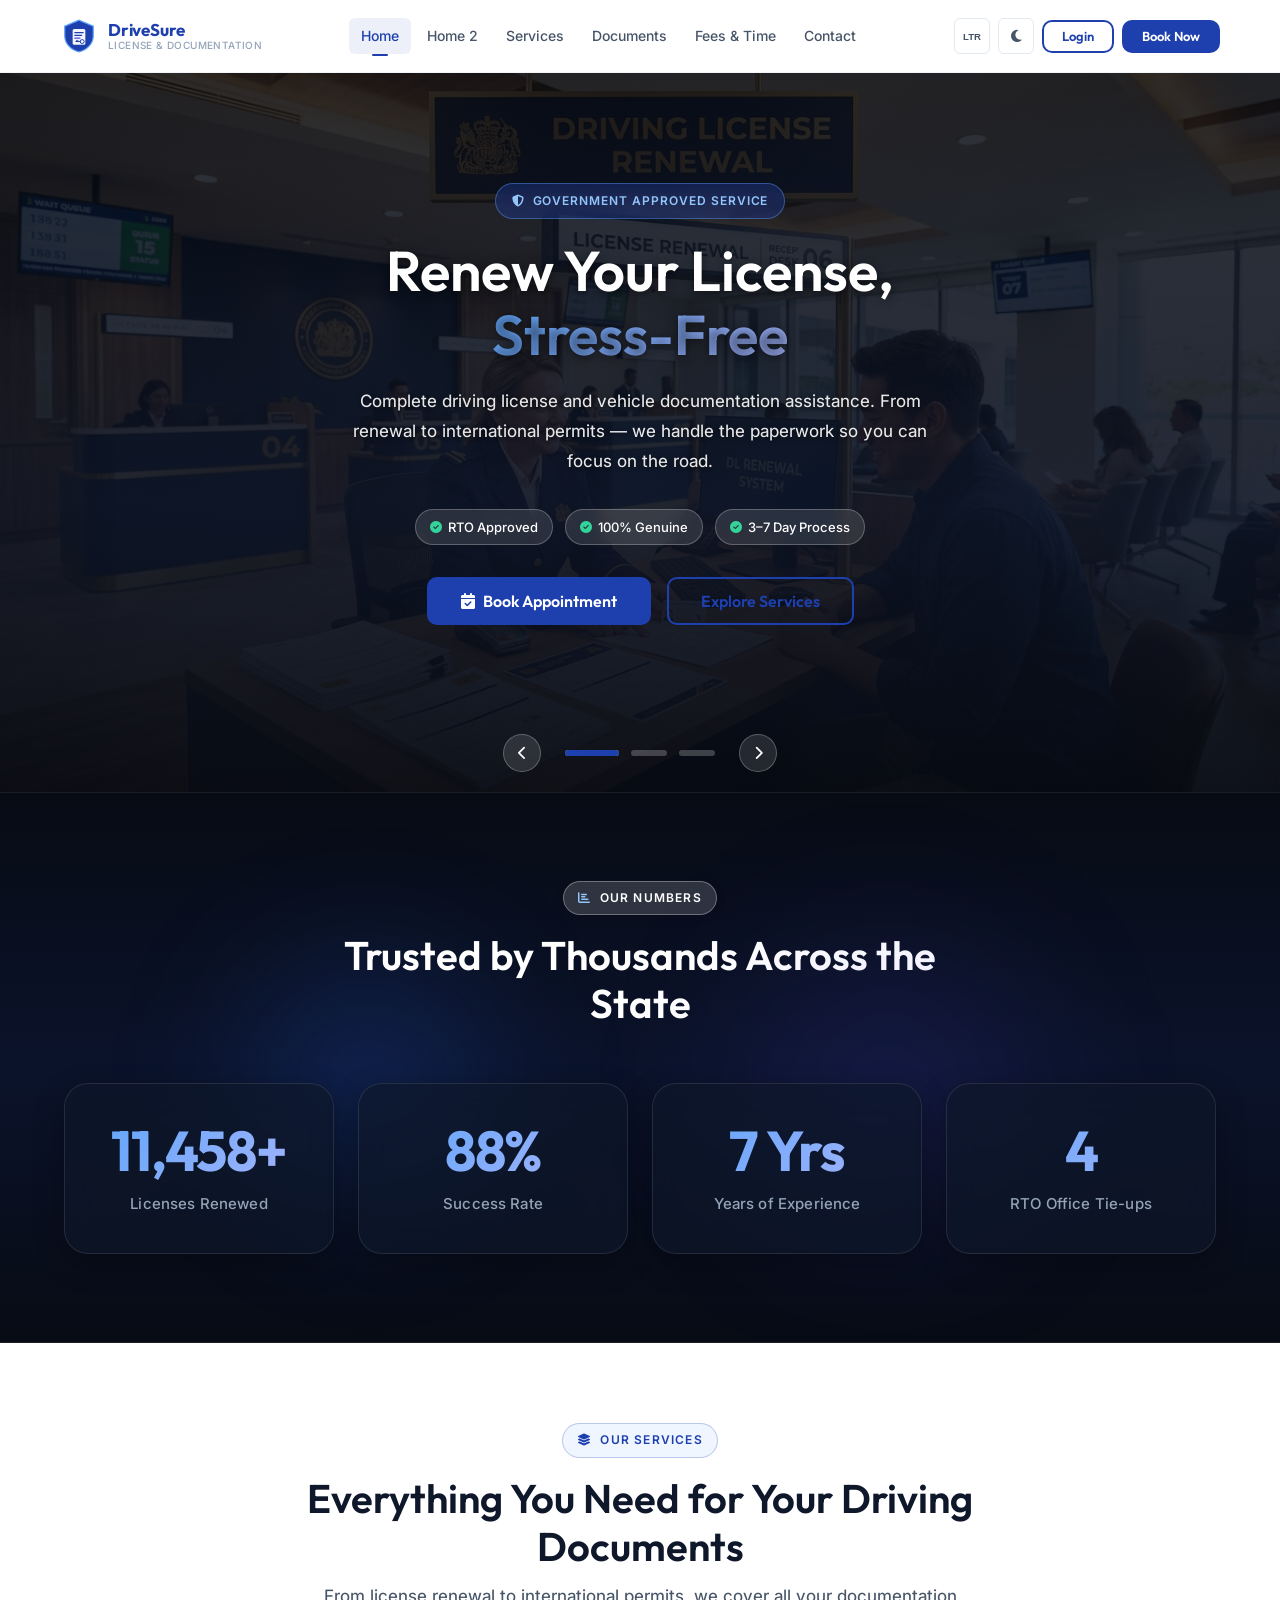
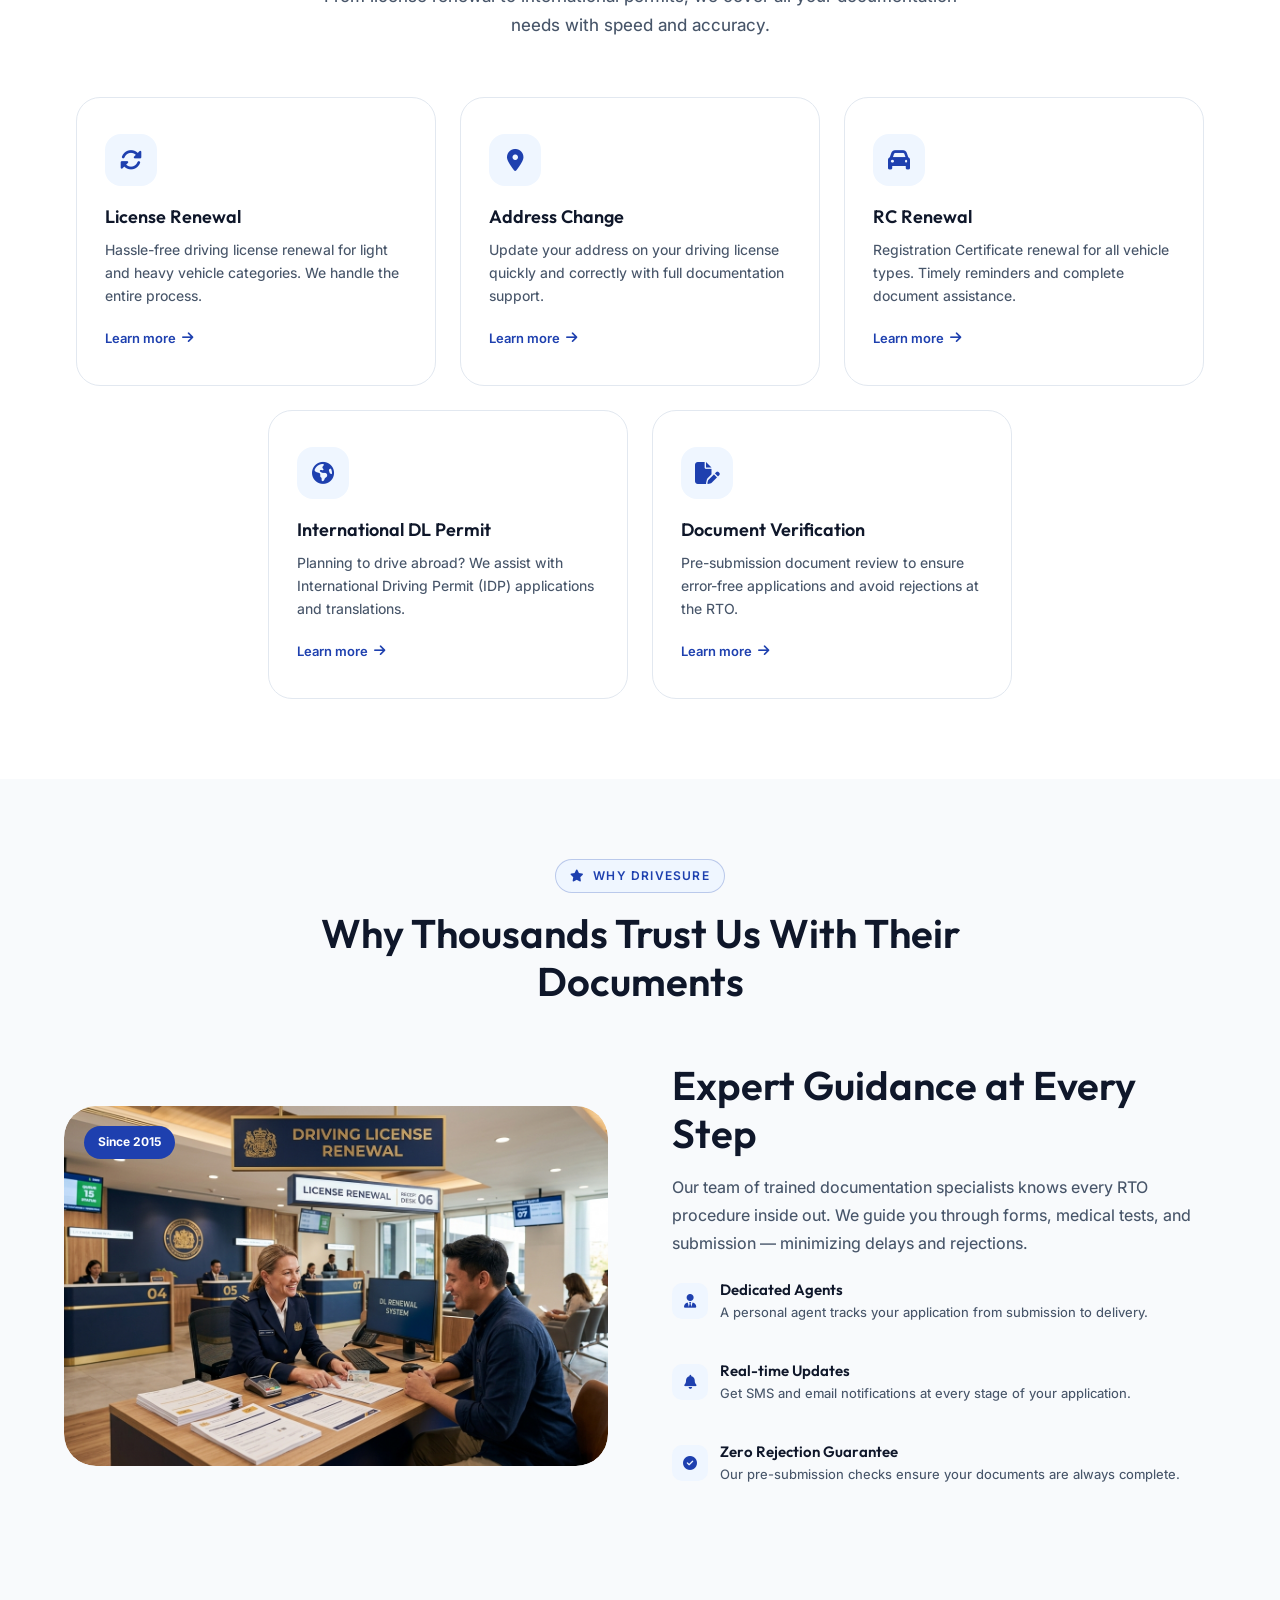
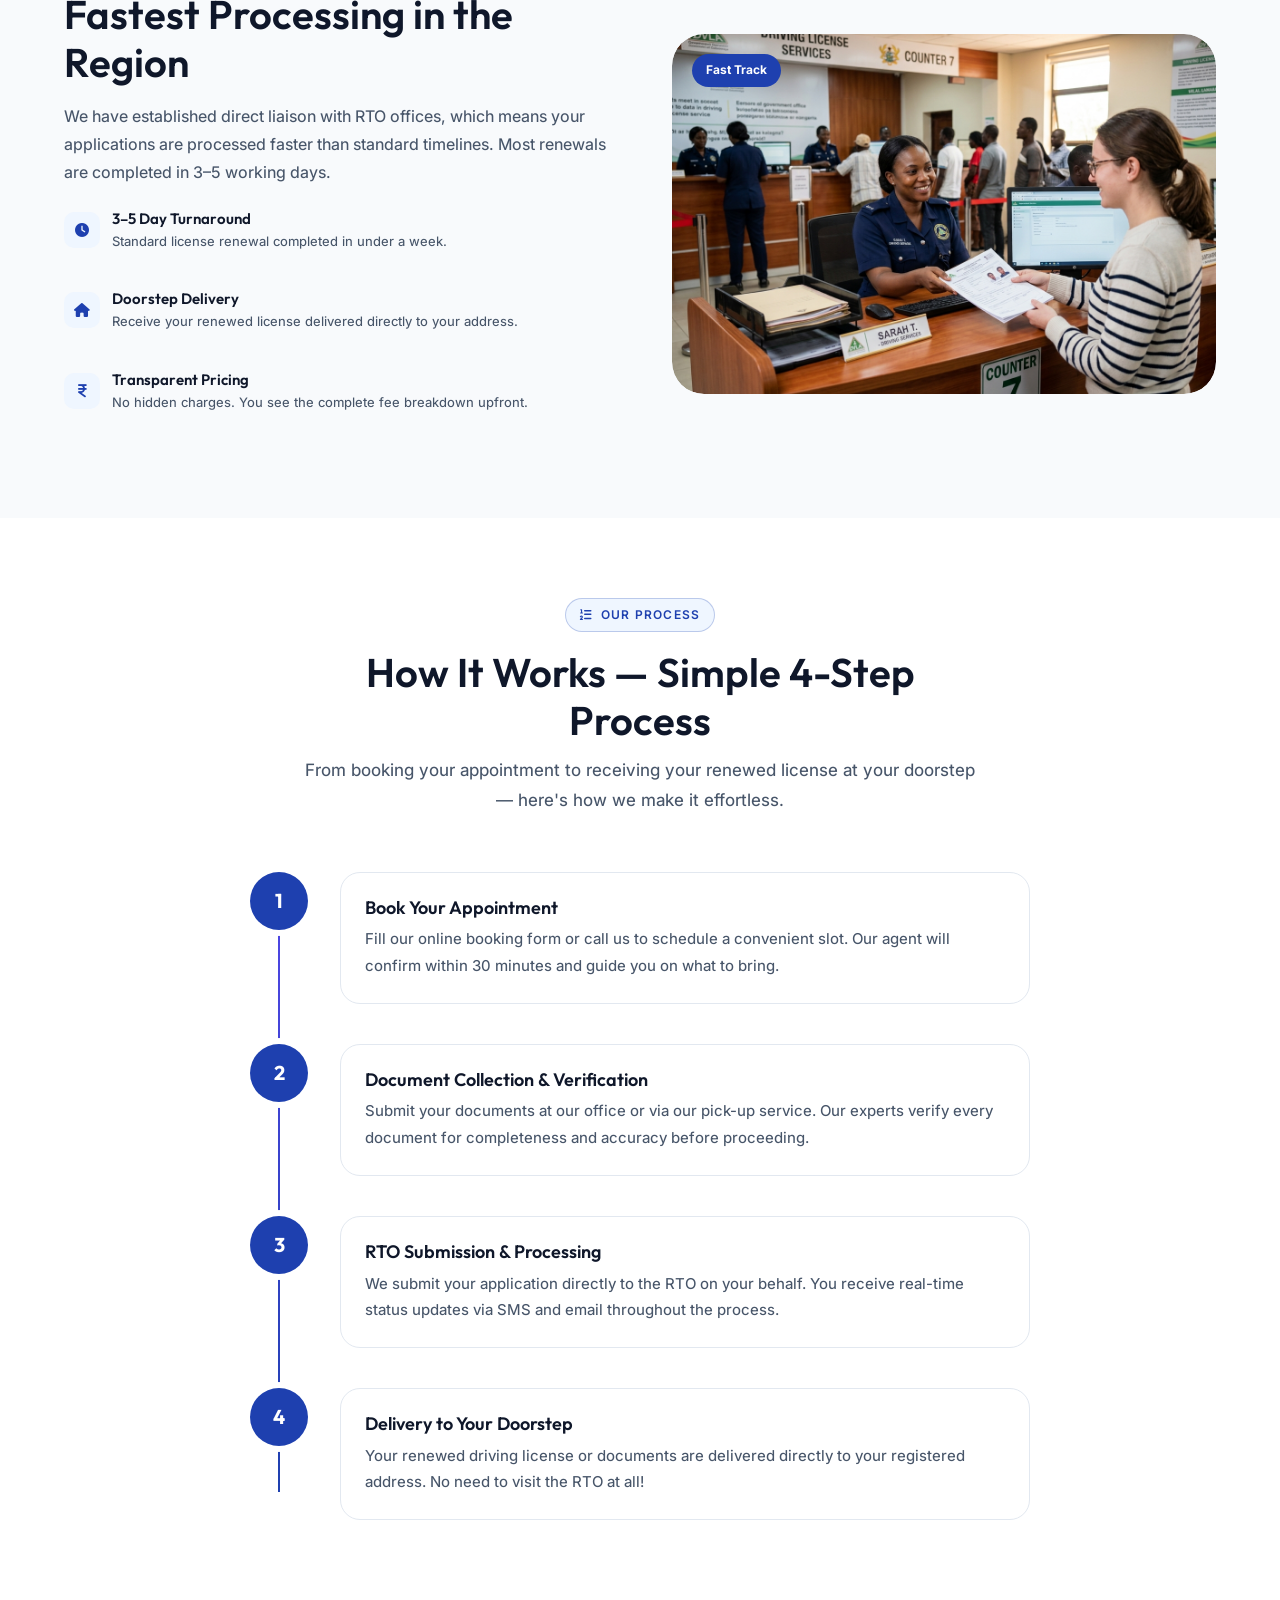
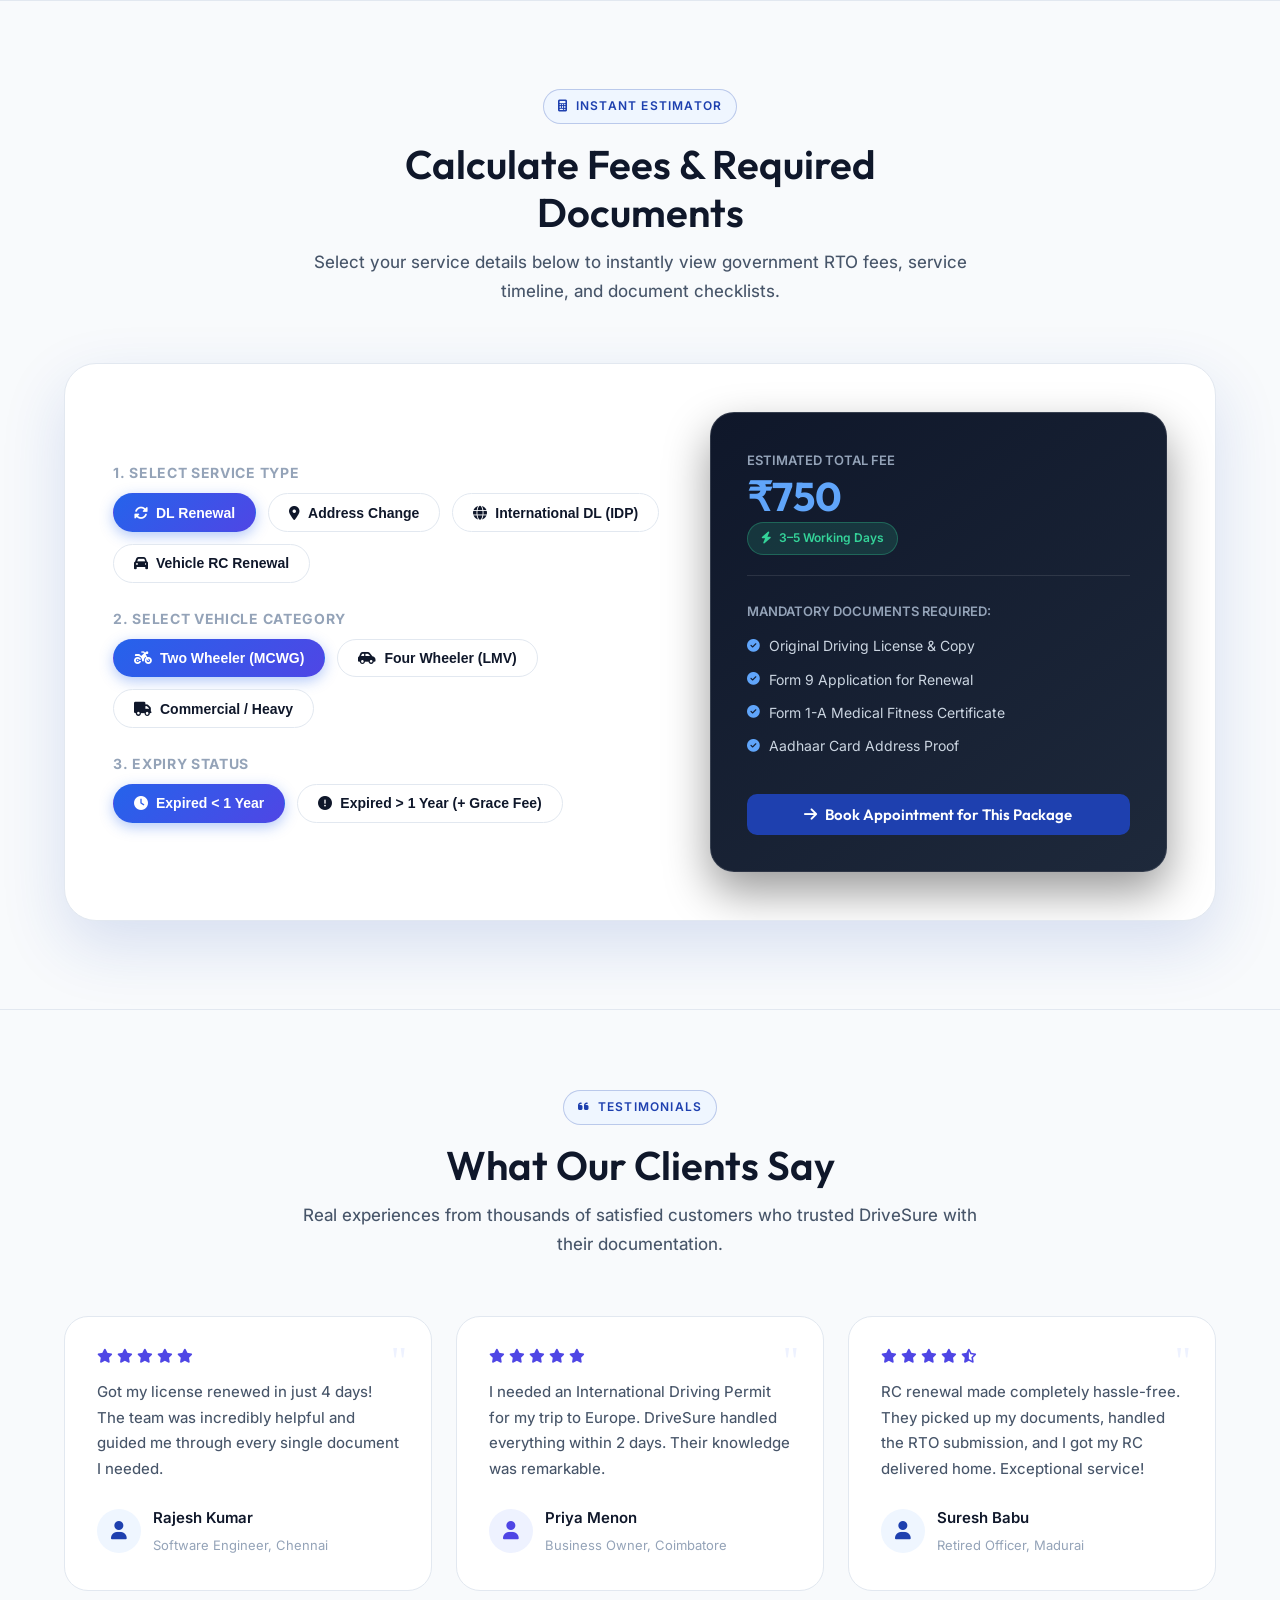
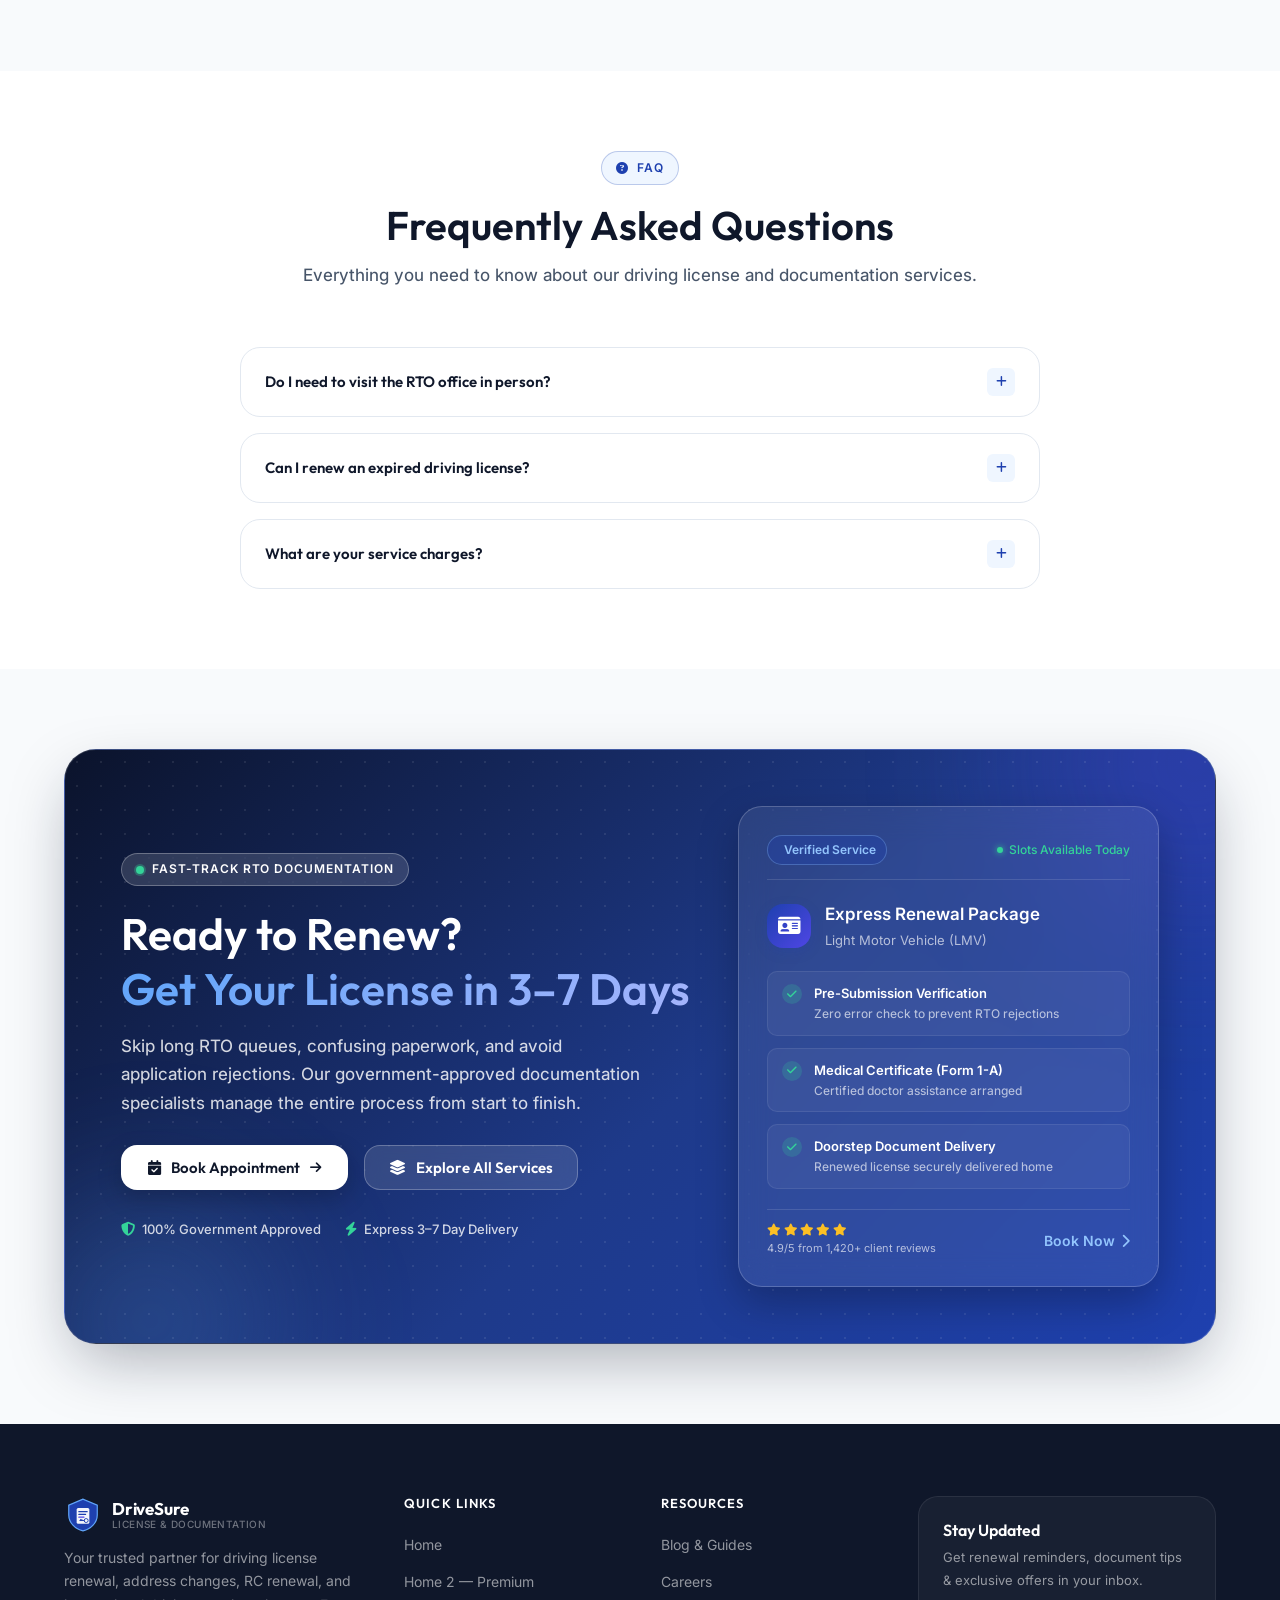
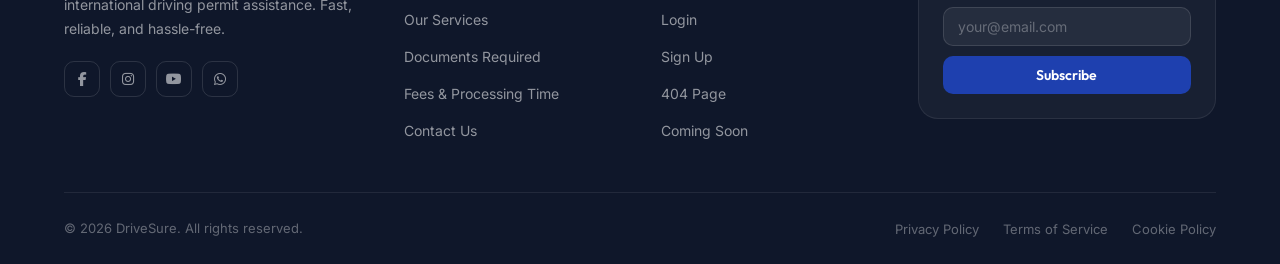
==== commit 53688fb5: "feat: add hero slider, new CTA image assets, and updated UI layouts across pages" ====
--- a/index.html
+++ b/index.html
@@ -15,75 +15,174 @@
 <div id="main-nav"></div>
 
 <!-- ========== HERO SECTION — DIAGONAL SPLIT ========== -->
-<section class="hero-main">
+<!-- ========== HERO SLIDER (3 SLIDES, 5s SWITCH) ========== -->
+<section class="hero-main" id="hero-slider">
     <div class="hero-main-bg" aria-hidden="true"></div>
-    <div class="hero-main-grid container">
-
-        <!-- Text Side -->
-        <div class="hero-main-text animate-on-scroll">
-            <div class="hero-badge">
-                <i class="fas fa-shield-alt"></i>
-                Government Approved Service
-            </div>
-            <h1>
-                Renew Your License,
-                <span class="hero-title-accent">Stress-Free</span>
-            </h1>
-            <p>Complete driving license and vehicle documentation assistance. From renewal to international permits — we handle the paperwork so you can focus on the road.</p>
-
-            <div class="hero-trust-badges">
-                <span class="hero-trust-badge"><i class="fas fa-check-circle"></i> RTO Approved</span>
-                <span class="hero-trust-badge"><i class="fas fa-check-circle"></i> 100% Genuine</span>
-                <span class="hero-trust-badge"><i class="fas fa-check-circle"></i> 3–7 Day Process</span>
-            </div>
-
-            <div class="hero-cta-group">
-                <a href="contact.html" class="btn btn-primary btn-lg">
-                    <i class="fas fa-calendar-check"></i> Book Appointment
-                </a>
-                <a href="services.html" class="btn btn-secondary btn-lg">
-                    Explore Services
-                </a>
-            </div>
-        </div>
-
-        <!-- Visual Side -->
-        <div class="hero-main-visual animate-on-scroll animate-delay-2">
-            <div class="hero-collage">
-                <div class="hero-collage-item hero-collage-main">
-                    <img src="assets/images/hero-main.jpg" alt="Driving license renewal service office" loading="eager" onerror="this.parentElement.classList.add('img-placeholder'); this.style.display='none'; this.parentElement.innerHTML+='<i class=\'fas fa-id-card\' style=\'font-size:3rem;\'></i>'">
-                    <span class="collage-tag"><span class="collage-dot"></span> License Renewal</span>
-                </div>
-                <div class="hero-collage-item hero-collage-sm">
-                    <img src="assets/images/hero-rto.jpg" alt="Government service counter assistance" loading="lazy" onerror="this.parentElement.classList.add('img-placeholder'); this.style.display='none'; this.parentElement.innerHTML+='<i class=\'fas fa-building\' style=\'font-size:2rem;\'></i>'">
-                    <span class="collage-tag"><span class="collage-dot"></span> RTO Assistance</span>
-                </div>
-                <div class="hero-collage-item hero-collage-sm">
-                    <img src="assets/images/hero-license.jpg" alt="Driving license card closeup" loading="lazy" onerror="this.parentElement.classList.add('img-placeholder'); this.style.display='none'; this.parentElement.innerHTML+='<i class=\'fas fa-credit-card\' style=\'font-size:2rem;\'></i>'">
-                    <span class="collage-tag"><span class="collage-dot"></span> Smart Card DL</span>
-                </div>
-            </div>
-            <!-- Floating Card -->
-            <div class="hero-floating-card">
-                <span class="stat-num" data-count="12500" data-suffix="+">0+</span>
+    
+    <div class="hero-slides-wrapper">
+
+        <!-- SLIDE 1: Driving License Renewal -->
+        <div class="hero-slide active" data-slide="0">
+            <div class="hero-slide-bg">
+                <img src="assets/images/hero-main.jpg" alt="Driving license renewal office background" aria-hidden="true" loading="eager">
+                <div class="hero-slide-overlay"></div>
+            </div>
+            <div class="hero-main-grid container">
+                <div class="hero-main-text">
+                    <div class="hero-badge">
+                        <i class="fas fa-shield-alt"></i>
+                        Government Approved Service
+                    </div>
+                    <h1>
+                        Renew Your License,
+                        <span class="hero-title-accent">Stress-Free</span>
+                    </h1>
+                    <p>Complete driving license and vehicle documentation assistance. From renewal to international permits — we handle the paperwork so you can focus on the road.</p>
+
+                    <div class="hero-trust-badges">
+                        <span class="hero-trust-badge"><i class="fas fa-check-circle"></i> RTO Approved</span>
+                        <span class="hero-trust-badge"><i class="fas fa-check-circle"></i> 100% Genuine</span>
+                        <span class="hero-trust-badge"><i class="fas fa-check-circle"></i> 3–7 Day Process</span>
+                    </div>
+
+                    <div class="hero-cta-group">
+                        <a href="contact.html" class="btn btn-primary btn-lg">
+                            <i class="fas fa-calendar-check"></i> Book Appointment
+                        </a>
+                        <a href="services.html" class="btn btn-secondary btn-lg">
+                            Explore Services
+                        </a>
+                    </div>
+                </div>
+            </div>
+        </div>
+
+        <!-- SLIDE 2: International Permit & Address Change -->
+        <div class="hero-slide" data-slide="1">
+            <div class="hero-slide-bg">
+                <img src="assets/images/service-idp.jpg" alt="International Driving Permit background" aria-hidden="true" loading="lazy">
+                <div class="hero-slide-overlay"></div>
+            </div>
+            <div class="hero-main-grid container">
+                <div class="hero-main-text">
+                    <div class="hero-badge">
+                        <i class="fas fa-globe"></i>
+                        International & Address Services
+                    </div>
+                    <h1>
+                        Drive Overseas & Update
+                        <span class="hero-title-accent">Your Address</span>
+                    </h1>
+                    <p>Planning an overseas trip or moved home? Get your International Driving Permit (IDP) and official RTO address updates processed with zero paperwork stress.</p>
+
+                    <div class="hero-trust-badges">
+                        <span class="hero-trust-badge"><i class="fas fa-plane"></i> 150+ Countries</span>
+                        <span class="hero-trust-badge"><i class="fas fa-location-dot"></i> Address Update</span>
+                        <span class="hero-trust-badge"><i class="fas fa-clock"></i> 48-Hour IDP</span>
+                    </div>
+
+                    <div class="hero-cta-group">
+                        <a href="contact.html" class="btn btn-primary btn-lg">
+                            <i class="fas fa-passport"></i> Apply for IDP
+                        </a>
+                        <a href="services.html#address" class="btn btn-secondary btn-lg">
+                            Update Address
+                        </a>
+                    </div>
+                </div>
+            </div>
+        </div>
+
+        <!-- SLIDE 3: Vehicle RC Renewal & Doorstep Pickup -->
+        <div class="hero-slide" data-slide="2">
+            <div class="hero-slide-bg">
+                <img src="assets/images/service-rc.jpg" alt="Vehicle registration certificate renewal background" aria-hidden="true" loading="lazy">
+                <div class="hero-slide-overlay"></div>
+            </div>
+            <div class="hero-main-grid container">
+                <div class="hero-main-text">
+                    <div class="hero-badge">
+                        <i class="fas fa-car"></i>
+                        RC Renewal & Doorstep Service
+                    </div>
+                    <h1>
+                        Vehicle RC Renewal &
+                        <span class="hero-title-accent">Doorstep Pickup</span>
+                    </h1>
+                    <p>Keep your vehicle RC 100% legal. Enjoy hassle-free doorstep document collection, RTO filing, pollution fitness coordination, and speed post delivery.</p>
+
+                    <div class="hero-trust-badges">
+                        <span class="hero-trust-badge"><i class="fas fa-truck-fast"></i> Doorstep Pickup</span>
+                        <span class="hero-trust-badge"><i class="fas fa-file-invoice"></i> PUC & Fitness</span>
+                        <span class="hero-trust-badge"><i class="fas fa-shield"></i> 100% Guaranteed</span>
+                    </div>
+
+                    <div class="hero-cta-group">
+                        <a href="contact.html" class="btn btn-primary btn-lg">
+                            <i class="fas fa-car-side"></i> Renew Vehicle RC
+                        </a>
+                        <a href="fees.html" class="btn btn-secondary btn-lg">
+                            View Pricing
+                        </a>
+                    </div>
+                </div>
+            </div>
+        </div>
+
+    </div>
+
+    <!-- Navigation Dots & Arrows -->
+    <div class="hero-slider-nav container">
+        <button class="slider-arrow slider-prev" aria-label="Previous Slide" onclick="moveHeroSlide(-1)">
+            <i class="fas fa-chevron-left"></i>
+        </button>
+        <div class="slider-dots">
+            <button class="slider-dot active" onclick="setHeroSlide(0)" aria-label="Slide 1">
+                <span class="dot-progress"></span>
+            </button>
+            <button class="slider-dot" onclick="setHeroSlide(1)" aria-label="Slide 2">
+                <span class="dot-progress"></span>
+            </button>
+            <button class="slider-dot" onclick="setHeroSlide(2)" aria-label="Slide 3">
+                <span class="dot-progress"></span>
+            </button>
+        </div>
+        <button class="slider-arrow slider-next" aria-label="Next Slide" onclick="moveHeroSlide(1)">
+            <i class="fas fa-chevron-right"></i>
+        </button>
+    </div>
+</section>
+
+<!-- ========== STATS SECTION ========== -->
+<section class="stats-section">
+    <div class="container">
+        <div class="section-header animate-on-scroll" style="max-width:600px;">
+            <div class="section-label section-label-on-dark">
+                <i class="fas fa-chart-bar"></i> Our Numbers
+            </div>
+            <h2 style="color:#fff;">Trusted by Thousands Across the State</h2>
+        </div>
+        <div class="stats-grid">
+            <div class="stat-item animate-on-scroll">
+                <span class="stat-number" data-count="12500" data-suffix="+">0</span>
                 <span class="stat-label">Licenses Renewed</span>
             </div>
-        </div>
-    </div>
-</section>
-
-<!-- ========== TRUST BAR ========== -->
-<div class="trust-bar">
-    <div class="container">
-        <div class="trust-bar-inner">
-            <div class="trust-item"><i class="fas fa-award"></i> Government Certified</div>
-            <div class="trust-item"><i class="fas fa-clock"></i> Fast Processing</div>
-            <div class="trust-item"><i class="fas fa-headset"></i> Expert Guidance</div>
-            <div class="trust-item"><i class="fas fa-globe"></i> International DL Support</div>
-            <div class="trust-item"><i class="fas fa-shield-halved"></i> Secure & Verified</div>
-        </div>
-    </div>
-</div>
+            <div class="stat-item animate-on-scroll animate-delay-1">
+                <span class="stat-number" data-count="98" data-suffix="%">0</span>
+                <span class="stat-label">Success Rate</span>
+            </div>
+            <div class="stat-item animate-on-scroll animate-delay-2">
+                <span class="stat-number" data-count="8" data-suffix=" Yrs">0</span>
+                <span class="stat-label">Years of Experience</span>
+            </div>
+            <div class="stat-item animate-on-scroll animate-delay-3">
+                <span class="stat-number" data-count="5">0</span>
+                <span class="stat-label">RTO Office Tie-ups</span>
+            </div>
+        </div>
+    </div>
+</section>
+
 
 <!-- ========== SERVICES OVERVIEW ========== -->
 <section class="services-overview">
@@ -94,53 +193,51 @@
             <p>From license renewal to international permits, we cover all your documentation needs with speed and accuracy.</p>
         </div>
 
-        <div class="services-scroll-wrap">
-            <div class="services-scroll-row animate-on-scroll">
-                <!-- Service 1 -->
-                <div class="service-card-sm">
-                    <div class="service-icon-wrap">
-                        <i class="fas fa-rotate"></i>
-                    </div>
-                    <h3>License Renewal</h3>
-                    <p>Hassle-free driving license renewal for light and heavy vehicle categories. We handle the entire process.</p>
-                    <a href="services.html#renewal" class="service-link">Learn more <i class="fas fa-arrow-right"></i></a>
-                </div>
-                <!-- Service 2 -->
-                <div class="service-card-sm">
-                    <div class="service-icon-wrap">
-                        <i class="fas fa-location-dot"></i>
-                    </div>
-                    <h3>Address Change</h3>
-                    <p>Update your address on your driving license quickly and correctly with full documentation support.</p>
-                    <a href="services.html#address" class="service-link">Learn more <i class="fas fa-arrow-right"></i></a>
-                </div>
-                <!-- Service 3 -->
-                <div class="service-card-sm">
-                    <div class="service-icon-wrap">
-                        <i class="fas fa-car"></i>
-                    </div>
-                    <h3>RC Renewal</h3>
-                    <p>Registration Certificate renewal for all vehicle types. Timely reminders and complete document assistance.</p>
-                    <a href="services.html#rc" class="service-link">Learn more <i class="fas fa-arrow-right"></i></a>
-                </div>
-                <!-- Service 4 -->
-                <div class="service-card-sm">
-                    <div class="service-icon-wrap">
-                        <i class="fas fa-earth-americas"></i>
-                    </div>
-                    <h3>International DL Permit</h3>
-                    <p>Planning to drive abroad? We assist with International Driving Permit (IDP) applications and translations.</p>
-                    <a href="services.html#idp" class="service-link">Learn more <i class="fas fa-arrow-right"></i></a>
-                </div>
-                <!-- Service 5 -->
-                <div class="service-card-sm">
-                    <div class="service-icon-wrap">
-                        <i class="fas fa-file-pen"></i>
-                    </div>
-                    <h3>Document Verification</h3>
-                    <p>Pre-submission document review to ensure error-free applications and avoid rejections at the RTO.</p>
-                    <a href="services.html" class="service-link">Learn more <i class="fas fa-arrow-right"></i></a>
-                </div>
+        <div class="services-grid-3-2 animate-on-scroll">
+            <!-- Service 1 -->
+            <div class="service-card-sm">
+                <div class="service-icon-wrap">
+                    <i class="fas fa-rotate"></i>
+                </div>
+                <h3>License Renewal</h3>
+                <p>Hassle-free driving license renewal for light and heavy vehicle categories. We handle the entire process.</p>
+                <a href="services.html#renewal" class="service-link">Learn more <i class="fas fa-arrow-right"></i></a>
+            </div>
+            <!-- Service 2 -->
+            <div class="service-card-sm">
+                <div class="service-icon-wrap">
+                    <i class="fas fa-location-dot"></i>
+                </div>
+                <h3>Address Change</h3>
+                <p>Update your address on your driving license quickly and correctly with full documentation support.</p>
+                <a href="services.html#address" class="service-link">Learn more <i class="fas fa-arrow-right"></i></a>
+            </div>
+            <!-- Service 3 -->
+            <div class="service-card-sm">
+                <div class="service-icon-wrap">
+                    <i class="fas fa-car"></i>
+                </div>
+                <h3>RC Renewal</h3>
+                <p>Registration Certificate renewal for all vehicle types. Timely reminders and complete document assistance.</p>
+                <a href="services.html#rc" class="service-link">Learn more <i class="fas fa-arrow-right"></i></a>
+            </div>
+            <!-- Service 4 -->
+            <div class="service-card-sm">
+                <div class="service-icon-wrap">
+                    <i class="fas fa-earth-americas"></i>
+                </div>
+                <h3>International DL Permit</h3>
+                <p>Planning to drive abroad? We assist with International Driving Permit (IDP) applications and translations.</p>
+                <a href="services.html#idp" class="service-link">Learn more <i class="fas fa-arrow-right"></i></a>
+            </div>
+            <!-- Service 5 -->
+            <div class="service-card-sm">
+                <div class="service-icon-wrap">
+                    <i class="fas fa-file-pen"></i>
+                </div>
+                <h3>Document Verification</h3>
+                <p>Pre-submission document review to ensure error-free applications and avoid rejections at the RTO.</p>
+                <a href="services.html" class="service-link">Learn more <i class="fas fa-arrow-right"></i></a>
             </div>
         </div>
     </div>
@@ -264,39 +361,74 @@
                     <p>Your renewed driving license or documents are delivered directly to your registered address. No need to visit the RTO at all!</p>
                 </div>
             </div>
-        </div>
-    </div>
-</section>
-
-<!-- ========== STATS SECTION ========== -->
-<section class="stats-section">
+</section>
+
+<!-- ========== NEW SECTION 1: INSTANT FEE & DOCUMENT CALCULATOR ========== -->
+<section class="calc-section">
     <div class="container">
-        <div class="section-header animate-on-scroll" style="max-width:600px;">
-            <div class="section-label" style="color:var(--secondary);background:rgba(201,162,39,0.1);border-color:rgba(201,162,39,0.2);">
-                <i class="fas fa-chart-bar"></i> Our Numbers
-            </div>
-            <h2 style="color:#fff;">Trusted by Thousands Across the State</h2>
-        </div>
-        <div class="stats-grid">
-            <div class="stat-item animate-on-scroll">
-                <span class="stat-number" data-count="12500" data-suffix="+">0</span>
-                <span class="stat-label">Licenses Renewed</span>
-            </div>
-            <div class="stat-item animate-on-scroll animate-delay-1">
-                <span class="stat-number" data-count="98" data-suffix="%">0</span>
-                <span class="stat-label">Success Rate</span>
-            </div>
-            <div class="stat-item animate-on-scroll animate-delay-2">
-                <span class="stat-number" data-count="8" data-suffix=" Yrs">0</span>
-                <span class="stat-label">Years of Experience</span>
-            </div>
-            <div class="stat-item animate-on-scroll animate-delay-3">
-                <span class="stat-number" data-count="5">0</span>
-                <span class="stat-label">RTO Office Tie-ups</span>
-            </div>
-        </div>
-    </div>
-</section>
+        <div class="section-header animate-on-scroll">
+            <div class="section-label"><i class="fas fa-calculator"></i> Instant Estimator</div>
+            <h2>Calculate Fees & Required Documents</h2>
+            <p>Select your service details below to instantly view government RTO fees, service timeline, and document checklists.</p>
+        </div>
+
+        <div class="calc-wrapper animate-on-scroll">
+            <div class="calc-options-group">
+                <div>
+                    <div class="calc-group-title">1. Select Service Type</div>
+                    <div class="calc-pills" id="calc-service-pills">
+                        <button class="calc-pill active" onclick="updateCalculator('renewal', this)"><i class="fas fa-rotate"></i> DL Renewal</button>
+                        <button class="calc-pill" onclick="updateCalculator('address', this)"><i class="fas fa-location-dot"></i> Address Change</button>
+                        <button class="calc-pill" onclick="updateCalculator('idp', this)"><i class="fas fa-globe"></i> International DL (IDP)</button>
+                        <button class="calc-pill" onclick="updateCalculator('rc', this)"><i class="fas fa-car"></i> Vehicle RC Renewal</button>
+                    </div>
+                </div>
+
+                <div>
+                    <div class="calc-group-title">2. Select Vehicle Category</div>
+                    <div class="calc-pills" id="calc-vehicle-pills">
+                        <button class="calc-pill active" onclick="updateVehicleCategory('mcwg', this)"><i class="fas fa-motorcycle"></i> Two Wheeler (MCWG)</button>
+                        <button class="calc-pill" onclick="updateVehicleCategory('lmv', this)"><i class="fas fa-car-side"></i> Four Wheeler (LMV)</button>
+                        <button class="calc-pill" onclick="updateVehicleCategory('commercial', this)"><i class="fas fa-truck"></i> Commercial / Heavy</button>
+                    </div>
+                </div>
+
+                <div>
+                    <div class="calc-group-title">3. Expiry Status</div>
+                    <div class="calc-pills">
+                        <button class="calc-pill active" onclick="updateExpiryStatus('normal', this)"><i class="fas fa-clock"></i> Expired &lt; 1 Year</button>
+                        <button class="calc-pill" onclick="updateExpiryStatus('grace', this)"><i class="fas fa-circle-exclamation"></i> Expired &gt; 1 Year (+ Grace Fee)</button>
+                    </div>
+                </div>
+            </div>
+
+            <div class="calc-result-card">
+                <div class="calc-result-header">
+                    <div>
+                        <span style="font-size:0.8125rem;color:#94a3b8;font-weight:600;display:block;margin-bottom:0.3rem;">ESTIMATED TOTAL FEE</span>
+                        <div class="calc-result-price" id="calc-total-price">₹750</div>
+                    </div>
+                    <div class="calc-result-turnaround" id="calc-turnaround-badge">
+                        <i class="fas fa-bolt"></i> 3–5 Working Days
+                    </div>
+                </div>
+
+                <span style="font-size:0.8125rem;color:#94a3b8;font-weight:600;display:block;margin-bottom:0.75rem;">MANDATORY DOCUMENTS REQUIRED:</span>
+                <div class="calc-docs-list" id="calc-docs-list">
+                    <div class="calc-doc-item"><i class="fas fa-circle-check"></i> Original Driving License & Copy</div>
+                    <div class="calc-doc-item"><i class="fas fa-circle-check"></i> Form 9 Application for Renewal</div>
+                    <div class="calc-doc-item"><i class="fas fa-circle-check"></i> Form 1-A Medical Fitness Certificate</div>
+                    <div class="calc-doc-item"><i class="fas fa-circle-check"></i> Aadhaar Card Address Proof</div>
+                </div>
+
+                <a href="contact.html" class="btn btn-primary w-full" style="justify-content:center;margin-top:0.5rem;">
+                    <i class="fas fa-arrow-right"></i> Book Appointment for This Package
+                </a>
+            </div>
+        </div>
+    </div>
+</section>
+
 
 <!-- ========== TESTIMONIALS ========== -->
 <section class="testimonials-section">
@@ -313,7 +445,7 @@
                 <div class="testimonial-stars">
                     <i class="fas fa-star"></i><i class="fas fa-star"></i><i class="fas fa-star"></i><i class="fas fa-star"></i><i class="fas fa-star"></i>
                 </div>
-                <p class="testimonial-text">Got my license renewed in just 4 days! The team was incredibly helpful and guided me through every single document I needed. Highly professional service.</p>
+                <p class="testimonial-text">Got my license renewed in just 4 days! The team was incredibly helpful and guided me through every single document I needed.</p>
                 <div class="testimonial-author">
                     <div style="width:44px;height:44px;border-radius:50%;background:var(--primary-light);display:flex;align-items:center;justify-content:center;flex-shrink:0;">
                         <i class="fas fa-user" style="color:var(--primary);font-size:1.125rem;"></i>
@@ -330,7 +462,7 @@
                 <div class="testimonial-stars">
                     <i class="fas fa-star"></i><i class="fas fa-star"></i><i class="fas fa-star"></i><i class="fas fa-star"></i><i class="fas fa-star"></i>
                 </div>
-                <p class="testimonial-text">I needed an International Driving Permit for my trip to Europe. DriveSure handled everything within 2 days. Their knowledge of the process was remarkable.</p>
+                <p class="testimonial-text">I needed an International Driving Permit for my trip to Europe. DriveSure handled everything within 2 days. Their knowledge was remarkable.</p>
                 <div class="testimonial-author">
                     <div style="width:44px;height:44px;border-radius:50%;background:var(--secondary-light);display:flex;align-items:center;justify-content:center;flex-shrink:0;">
                         <i class="fas fa-user" style="color:var(--secondary);font-size:1.125rem;"></i>
@@ -371,16 +503,7 @@
             <p>Everything you need to know about our driving license and documentation services.</p>
         </div>
 
-        <div class="faq-grid">
-            <div class="faq-item">
-                <button class="faq-trigger" onclick="toggleFAQ(this)">
-                    How long does license renewal take?
-                    <span class="faq-trigger-icon"><i class="fas fa-plus"></i></span>
-                </button>
-                <div class="faq-body">
-                    <p>Standard driving license renewal typically takes 3–7 working days depending on the RTO office. We offer an express 2-day service for urgent renewals at an additional charge.</p>
-                </div>
-            </div>
+        <div class="faq-container-single" style="max-width:800px;margin:0 auto;display:flex;flex-direction:column;gap:1rem;">
             <div class="faq-item">
                 <button class="faq-trigger" onclick="toggleFAQ(this)">
                     Do I need to visit the RTO office in person?
@@ -392,29 +515,11 @@
             </div>
             <div class="faq-item">
                 <button class="faq-trigger" onclick="toggleFAQ(this)">
-                    What documents are needed for license renewal?
-                    <span class="faq-trigger-icon"><i class="fas fa-plus"></i></span>
-                </button>
-                <div class="faq-body">
-                    <p>You typically need your original license, Form 9, medical fitness certificate (Form 1-A for commercial), address proof, and passport-size photos. Visit our Documents page for a complete checklist.</p>
-                </div>
-            </div>
-            <div class="faq-item">
-                <button class="faq-trigger" onclick="toggleFAQ(this)">
                     Can I renew an expired driving license?
                     <span class="faq-trigger-icon"><i class="fas fa-plus"></i></span>
                 </button>
                 <div class="faq-body">
                     <p>Yes! Expired licenses can be renewed. If expired for less than 5 years, a standard renewal applies. If expired beyond 5 years, a fresh driving test may be required. We guide you through both processes.</p>
-                </div>
-            </div>
-            <div class="faq-item">
-                <button class="faq-trigger" onclick="toggleFAQ(this)">
-                    What is an International Driving Permit?
-                    <span class="faq-trigger-icon"><i class="fas fa-plus"></i></span>
-                </button>
-                <div class="faq-body">
-                    <p>An International Driving Permit (IDP) is a translation of your Indian driving license recognized in 185 countries. It is valid for 1 year. You must carry both your IDP and original Indian license when driving abroad.</p>
                 </div>
             </div>
             <div class="faq-item">
@@ -430,19 +535,103 @@
     </div>
 </section>
 
-<!-- ========== CTA BANNER ========== -->
+<!-- ========== CTA SHOWCASE BANNER ========== -->
 <section class="cta-section">
     <div class="container">
-        <div class="cta-content animate-on-scroll">
-            <h2>Ready to Renew? Book Your Appointment Today</h2>
-            <p>Don't let an expired license hold you back. Our experts are ready to assist you with fast, reliable, and hassle-free documentation services.</p>
-            <div class="cta-btns">
-                <a href="contact.html" class="btn btn-primary btn-lg">
-                    <i class="fas fa-calendar-check"></i> Book Now
-                </a>
-                <a href="services.html" class="btn btn-outline-light btn-lg">
-                    View All Services
-                </a>
+        <div class="cta-banner-card animate-on-scroll">
+            <div class="cta-grid-pattern"></div>
+            <!-- Left Column: Copy & Actions -->
+            <div class="cta-col-text">
+                <div class="cta-pill-badge">
+                    <span class="cta-pulse-dot"></span>
+                    <span>Fast-Track RTO Documentation</span>
+                </div>
+                <h2 class="cta-heading">
+                    Ready to Renew? <br>
+                    <span class="cta-heading-highlight">Get Your License in 3–7 Days</span>
+                </h2>
+                <p class="cta-desc">
+                    Skip long RTO queues, confusing paperwork, and avoid application rejections. Our government-approved documentation specialists manage the entire process from start to finish.
+                </p>
+                <div class="cta-action-row">
+                    <a href="contact.html" class="btn btn-cta-primary">
+                        <i class="fas fa-calendar-check"></i>
+                        <span>Book Appointment</span>
+                        <i class="fas fa-arrow-right cta-btn-arrow"></i>
+                    </a>
+                    <a href="services.html" class="btn btn-cta-secondary">
+                        <i class="fas fa-layer-group"></i>
+                        <span>Explore All Services</span>
+                    </a>
+                </div>
+                <div class="cta-trust-row">
+                    <div class="cta-trust-item">
+                        <i class="fas fa-shield-halved"></i>
+                        <span>100% Government Approved</span>
+                    </div>
+                    <div class="cta-trust-item">
+                        <i class="fas fa-bolt"></i>
+                        <span>Express 3–7 Day Delivery</span>
+                    </div>
+                  
+                </div>
+            </div>
+
+            <!-- Right Column: Visual Preview Card -->
+            <div class="cta-col-visual">
+                <div class="cta-preview-card">
+                    <div class="cta-preview-header">
+                        <div class="cta-preview-badge">
+                            <i class="fas fa-shield-check"></i> Verified Service
+                        </div>
+                        <div class="cta-live-slots">
+                            <span class="pulse-indicator"></span> Slots Available Today
+                        </div>
+                    </div>
+                    <div class="cta-preview-title">
+                        <i class="fas fa-id-card"></i>
+                        <div>
+                            <strong>Express Renewal Package</strong>
+                            <span>Light Motor Vehicle (LMV)</span>
+                        </div>
+                    </div>
+                    <div class="cta-preview-features">
+                        <div class="cta-pf-item">
+                            <div class="cta-pf-icon"><i class="fas fa-check"></i></div>
+                            <div class="cta-pf-text">
+                                <strong>Pre-Submission Verification</strong>
+                                <span>Zero error check to prevent RTO rejections</span>
+                            </div>
+                        </div>
+                        <div class="cta-pf-item">
+                            <div class="cta-pf-icon"><i class="fas fa-check"></i></div>
+                            <div class="cta-pf-text">
+                                <strong>Medical Certificate (Form 1-A)</strong>
+                                <span>Certified doctor assistance arranged</span>
+                            </div>
+                        </div>
+                        <div class="cta-pf-item">
+                            <div class="cta-pf-icon"><i class="fas fa-check"></i></div>
+                            <div class="cta-pf-text">
+                                <strong>Doorstep Document Delivery</strong>
+                                <span>Renewed license securely delivered home</span>
+                            </div>
+                        </div>
+                    </div>
+                    <div class="cta-preview-footer">
+                        <div class="cta-pf-rating">
+                            <div class="cta-stars">
+                                <i class="fas fa-star"></i>
+                                <i class="fas fa-star"></i>
+                                <i class="fas fa-star"></i>
+                                <i class="fas fa-star"></i>
+                                <i class="fas fa-star"></i>
+                            </div>
+                            <span>4.9/5 from 1,420+ client reviews</span>
+                        </div>
+                        <a href="contact.html" class="cta-preview-link">Book Now <i class="fas fa-chevron-right"></i></a>
+                    </div>
+                </div>
             </div>
         </div>
     </div>
@@ -452,5 +641,87 @@
 <div id="main-footer"></div>
 
 <script src="components.js"></script>
+<script>
+/* ─── HERO SLIDER CONTROLLER (3 SLIDES, 5s TIMER) ─── */
+(function initHeroSlider() {
+    let currentSlide = 0;
+    const totalSlides = 3;
+    const slideDuration = 5000;
+    let slideTimer = null;
+
+    window.setHeroSlide = function(index) {
+        if (index < 0) index = totalSlides - 1;
+        if (index >= totalSlides) index = 0;
+
+        currentSlide = index;
+
+        const slides = document.querySelectorAll('.hero-slide');
+        const dots = document.querySelectorAll('.slider-dot');
+
+        slides.forEach((slide, idx) => {
+            if (idx === currentSlide) {
+                slide.classList.add('active');
+            } else {
+                slide.classList.remove('active');
+            }
+        });
+
+        dots.forEach((dot, idx) => {
+            if (idx === currentSlide) {
+                dot.classList.add('active');
+                const prog = dot.querySelector('.dot-progress');
+                if (prog) {
+                    prog.style.transition = 'none';
+                    prog.style.width = '0%';
+                    setTimeout(() => {
+                        prog.style.transition = 'width 5s linear';
+                        prog.style.width = '100%';
+                    }, 20);
+                }
+            } else {
+                dot.classList.remove('active');
+                const prog = dot.querySelector('.dot-progress');
+                if (prog) {
+                    prog.style.transition = 'none';
+                    prog.style.width = '0%';
+                }
+            }
+        });
+
+        resetTimer();
+    };
+
+    window.moveHeroSlide = function(direction) {
+        setHeroSlide(currentSlide + direction);
+    };
+
+    function startTimer() {
+        stopTimer();
+        slideTimer = setInterval(() => {
+            setHeroSlide(currentSlide + 1);
+        }, slideDuration);
+    }
+
+    function stopTimer() {
+        if (slideTimer) {
+            clearInterval(slideTimer);
+            slideTimer = null;
+        }
+    }
+
+    function resetTimer() {
+        startTimer();
+    }
+
+    document.addEventListener('DOMContentLoaded', () => {
+        const sliderContainer = document.getElementById('hero-slider');
+        if (sliderContainer) {
+            sliderContainer.addEventListener('mouseenter', stopTimer);
+            sliderContainer.addEventListener('mouseleave', startTimer);
+        }
+        setHeroSlide(0);
+    });
+})();
+</script>
 </body>
 </html>
--- a/style.css
+++ b/style.css
@@ -1,5 +1,5 @@
 /* ===== DRIVESURE — DRIVING LICENSE RENEWAL & DOCUMENTATION SERVICE ===== */
-/* Design System v1.0 — Navy Blue + Gold Palette */
+/* Design System v2.0 — Royal Blue & Indigo Palette */
 
 /* --- Google Fonts --- */
 @import url('https://fonts.googleapis.com/css2?family=Outfit:wght@300;400;500;600;700;800&family=Inter:wght@300;400;500;600;700&display=swap');
@@ -8,42 +8,43 @@
    CSS CUSTOM PROPERTIES
 ================================================================ */
 :root {
-    /* Brand Colors */
-    --primary: #1E3A5F;
-    --primary-hover: #162D4A;
-    --primary-light: #EEF2F8;
-    --primary-glow: rgba(30, 58, 95, 0.22);
-    --primary-subtle: rgba(30, 58, 95, 0.07);
-
-    --secondary: #C9A227;
-    --secondary-hover: #B08B1E;
-    --secondary-light: #FDF8EC;
-    --secondary-glow: rgba(201, 162, 39, 0.28);
+    /* Brand Colors — Royal Blue & Indigo Palette */
+    --primary: #1E40AF;
+    --primary-hover: #1D4ED8;
+    --primary-light: #EFF6FF;
+    --primary-glow: rgba(30, 64, 175, 0.25);
+    --primary-subtle: rgba(30, 64, 175, 0.08);
+
+    --secondary: #4F46E5;
+    --secondary-hover: #4338CA;
+    --secondary-light: #EEF2FF;
+    --secondary-glow: rgba(79, 70, 229, 0.25);
 
     /* Text */
-    --text-heading: #0F1C2E;
+    --text-heading: #0F172A;
     --text-body: #475569;
     --text-muted: #94A3B8;
 
-    /* Backgrounds */
-    --bg-body: #FFFFFF;
-    --bg-surface: #F8FAFC;
+    /* Backgrounds — Pure Crisp White & Soft Slate */
+    --bg-body: #F8FAFC;
+    --bg-surface: #FFFFFF;
     --bg-card: #FFFFFF;
-    --bg-dark: #0F1C2E;
-    --bg-dark-2: #162336;
+    --bg-dark: #0F172A;
+    --bg-dark-2: #1E293B;
 
     /* Borders */
     --border-default: #E2E8F0;
     --border-light: #F1F5F9;
 
     /* Shadows */
-    --shadow-sm: 0 1px 3px rgba(30, 58, 95, 0.05);
-    --shadow-md: 0 4px 16px rgba(30, 58, 95, 0.09);
-    --shadow-lg: 0 12px 40px rgba(30, 58, 95, 0.12);
-    --shadow-xl: 0 24px 64px rgba(30, 58, 95, 0.15);
-    --shadow-card: 0 2px 12px rgba(30, 58, 95, 0.07);
-    --shadow-card-hover: 0 12px 36px rgba(30, 58, 95, 0.18), 0 4px 12px rgba(0,0,0,0.06);
-    --shadow-gold: 0 8px 32px rgba(201, 162, 39, 0.25);
+    --shadow-sm: 0 1px 3px rgba(30, 64, 175, 0.06);
+    --shadow-md: 0 4px 16px rgba(30, 64, 175, 0.08);
+    --shadow-lg: 0 12px 40px rgba(30, 64, 175, 0.12);
+    --shadow-xl: 0 24px 64px rgba(30, 64, 175, 0.15);
+    --shadow-card: 0 2px 12px rgba(15, 23, 42, 0.06);
+    --shadow-card-hover: 0 12px 36px rgba(30, 64, 175, 0.14), 0 4px 12px rgba(0,0,0,0.04);
+    --shadow-accent: 0 8px 32px var(--primary-glow);
+    --shadow-gold: 0 8px 32px var(--primary-glow);
 
     /* Status Colors */
     --green: #10B981;
@@ -79,22 +80,24 @@
    DARK MODE
 ================================================================ */
 .dark {
-    --text-heading: #E2EAF4;
+    --text-heading: #F8FAFC;
     --text-body: #94A3B8;
     --text-muted: #64748B;
-    --bg-body: #0A1628;
-    --bg-surface: #0F1C2E;
-    --bg-card: #162336;
-    --bg-dark: #060E1A;
-    --bg-dark-2: #0A1628;
-    --border-default: #1E3A5F;
-    --border-light: #162336;
-    --shadow-sm: 0 1px 3px rgba(0,0,0,0.35);
-    --shadow-md: 0 4px 16px rgba(0,0,0,0.45);
-    --shadow-lg: 0 12px 40px rgba(0,0,0,0.55);
-    --shadow-xl: 0 24px 64px rgba(0,0,0,0.65);
-    --shadow-card: 0 2px 12px rgba(0,0,0,0.35);
-    --shadow-card-hover: 0 12px 36px rgba(201, 162, 39, 0.20), 0 4px 12px rgba(0,0,0,0.4);
+    --bg-body: #0B0F19;
+    --bg-surface: #111827;
+    --bg-card: #1E293B;
+    --bg-dark: #030712;
+    --bg-dark-2: #0B0F19;
+    --border-default: #1E293B;
+    --border-light: #162032;
+    --shadow-sm: 0 1px 3px rgba(0,0,0,0.4);
+    --shadow-md: 0 4px 16px rgba(0,0,0,0.5);
+    --shadow-lg: 0 12px 40px rgba(0,0,0,0.6);
+    --shadow-xl: 0 24px 64px rgba(0,0,0,0.7);
+    --shadow-card: 0 2px 12px rgba(0,0,0,0.4);
+    --shadow-card-hover: 0 12px 36px var(--primary-glow), 0 4px 12px rgba(0,0,0,0.5);
+    --shadow-accent: 0 8px 32px var(--primary-glow);
+    --shadow-gold: 0 8px 32px var(--primary-glow);
 }
 
 /* ================================================================
@@ -133,7 +136,7 @@
 ================================================================ */
 h1, h2, h3, h4, h5, h6 {
     font-family: var(--font-heading);
-    font-weight: 600;
+    font-weight: 600 !important;
     color: var(--text-heading);
     line-height: 1.2;
 }
@@ -141,11 +144,11 @@
 h1 { font-size: clamp(2rem, 5vw, 3.25rem); }
 h2 { font-size: clamp(1.625rem, 4vw, 2.5rem); }
 h3 { font-size: clamp(1.25rem, 3vw, 1.625rem); }
-h4 { font-size: 1.125rem; font-weight: 600; }
-h5 { font-size: 1rem; font-weight: 600; }
+h4 { font-size: 1.125rem; font-weight: 600 !important; }
+h5 { font-size: 1rem; font-weight: 600 !important; }
 
 p {
-    font-weight: 400;
+    font-weight: 450;
     line-height: 1.75;
     color: var(--text-body);
 }
@@ -165,7 +168,9 @@
     width: 100%;
     max-width: 1200px;
     margin: 0 auto;
-    padding: 0 1.25rem;
+    padding-left: 1.5rem;
+    padding-right: 1.5rem;
+    box-sizing: border-box;
 }
 
 .section {
@@ -191,17 +196,38 @@
     font-weight: 600;
     letter-spacing: 0.1em;
     text-transform: uppercase;
-    color: var(--secondary);
-    background: var(--secondary-light);
-    border: 1px solid rgba(201, 162, 39, 0.2);
+    color: var(--primary);
+    background: var(--primary-light);
+    border: 1px solid var(--primary-glow);
     padding: 0.375rem 0.875rem;
     border-radius: var(--radius-full);
     margin-bottom: 1rem;
 }
 .dark .section-label {
-    background: rgba(201, 162, 39, 0.1);
-    border-color: rgba(201, 162, 39, 0.25);
-}
+    color: #60A5FA;
+    background: rgba(30, 64, 175, 0.2);
+    border-color: rgba(96, 165, 250, 0.3);
+}
+
+/* Section Labels on Dark / Primary / Accent Backgrounds */
+.section-label-on-dark,
+.stats-section .section-label,
+.hero-inner .section-label,
+.cta-glass-card .section-label {
+    background: rgba(255, 255, 255, 0.16) !important;
+    border: 1px solid rgba(255, 255, 255, 0.3) !important;
+    color: #FFFFFF !important;
+    backdrop-filter: blur(8px);
+    -webkit-backdrop-filter: blur(8px);
+    box-shadow: 0 2px 12px rgba(0, 0, 0, 0.12);
+}
+.section-label-on-dark i,
+.stats-section .section-label i,
+.hero-inner .section-label i,
+.cta-glass-card .section-label i {
+    color: #93C5FD !important;
+}
+
 
 .section-header {
     text-align: center;
@@ -238,15 +264,16 @@
 }
 
 .btn-primary {
-    background: var(--secondary);
-    color: var(--primary);
-    border-color: var(--secondary);
+    background: var(--primary);
+    color: #ffffff;
+    border-color: var(--primary);
 }
 .btn-primary:hover {
-    background: var(--secondary-hover);
-    border-color: var(--secondary-hover);
+    background: var(--primary-hover);
+    border-color: var(--primary-hover);
+    color: #ffffff;
     transform: translateY(-2px);
-    box-shadow: var(--shadow-gold);
+    box-shadow: 0 8px 24px var(--primary-glow);
 }
 
 .btn-secondary {
@@ -256,28 +283,36 @@
 }
 .btn-secondary:hover {
     background: var(--primary);
-    color: #fff;
+    color: #ffffff;
+    border-color: var(--primary);
     transform: translateY(-2px);
     box-shadow: var(--shadow-md);
 }
 .dark .btn-secondary {
-    color: var(--text-heading);
-    border-color: var(--border-default);
+    color: #ffffff;
+    border-color: rgba(255, 255, 255, 0.2);
 }
 .dark .btn-secondary:hover {
-    background: var(--secondary);
-    border-color: var(--secondary);
-    color: var(--primary);
+    background: var(--primary);
+    border-color: var(--primary);
+    color: #ffffff;
 }
 
 .btn-ghost {
     background: transparent;
-    color: var(--secondary);
+    color: var(--primary);
     border-color: transparent;
 }
 .btn-ghost:hover {
-    background: var(--secondary-light);
-    border-color: rgba(201, 162, 39, 0.2);
+    background: var(--primary-light);
+    border-color: var(--primary-glow);
+}
+.dark .btn-ghost {
+    color: #93C5FD;
+}
+.dark .btn-ghost:hover {
+    background: rgba(30, 64, 175, 0.2);
+    border-color: rgba(96, 165, 250, 0.3);
 }
 
 .btn-sm {
@@ -318,14 +353,14 @@
     transition: var(--transition-smooth);
 }
 .dark .navbar {
-    background: rgba(10, 22, 40, 0.95);
+    background: rgba(11, 15, 25, 0.95);
     border-bottom-color: var(--border-default);
 }
 .navbar.scrolled {
-    box-shadow: 0 4px 24px rgba(30, 58, 95, 0.10);
+    box-shadow: 0 4px 24px rgba(30, 64, 175, 0.08);
 }
 .dark .navbar.scrolled {
-    box-shadow: 0 4px 24px rgba(0,0,0,0.4);
+    box-shadow: 0 4px 24px rgba(0,0,0,0.5);
 }
 
 .navbar-spacer {
@@ -350,6 +385,7 @@
     gap: 0.625rem;
     flex-shrink: 0;
     text-decoration: none;
+    text-align: left;
 }
 .nav-logo-img {
     width: 38px;
@@ -361,6 +397,7 @@
     display: flex;
     flex-direction: column;
     line-height: 1.15;
+    text-align: left;
 }
 .brand-top {
     font-family: var(--font-heading);
@@ -404,8 +441,8 @@
 }
 .dark .nav-link:hover,
 .dark .nav-link.active {
-    color: var(--secondary);
-    background: rgba(201, 162, 39, 0.08);
+    color: #93C5FD;
+    background: rgba(30, 64, 175, 0.2);
 }
 .nav-link.active::after {
     content: '';
@@ -415,8 +452,11 @@
     transform: translateX(-50%);
     width: 16px;
     height: 2px;
-    background: var(--secondary);
+    background: var(--primary);
     border-radius: 2px;
+}
+.dark .nav-link.active::after {
+    background: #60A5FA;
 }
 
 /* Nav Actions */
@@ -448,9 +488,9 @@
     border-color: var(--primary);
 }
 .dark .nav-icon-btn:hover {
-    background: rgba(201, 162, 39, 0.1);
-    color: var(--secondary);
-    border-color: var(--secondary);
+    background: rgba(30, 64, 175, 0.2);
+    color: #93C5FD;
+    border-color: #60A5FA;
 }
 
 /* Mobile Hamburger */
@@ -524,8 +564,8 @@
     background: var(--primary-subtle);
 }
 .dark .mob-link:hover, .dark .mob-link.active {
-    color: var(--secondary);
-    background: rgba(201, 162, 39, 0.08);
+    color: #93C5FD;
+    background: rgba(30, 64, 175, 0.2);
 }
 
 .mob-actions {
@@ -613,7 +653,7 @@
 .footer-social-link:hover {
     border-color: var(--secondary);
     color: var(--secondary);
-    background: rgba(201, 162, 39, 0.1);
+    background: rgba(79, 70, 229, 0.15);
 }
 
 .footer-newsletter {
@@ -652,12 +692,12 @@
 .footer-newsletter-input:focus {
     outline: none;
     border-color: var(--secondary);
-    background: rgba(201, 162, 39, 0.06);
+    background: var(--primary-subtle);
 }
 .footer-newsletter-btn {
     padding: 0.625rem;
-    background: var(--secondary);
-    color: var(--primary);
+    background: var(--primary);
+    color: #ffffff;
     border: none;
     border-radius: var(--radius-md);
     font-family: var(--font-heading);
@@ -667,7 +707,7 @@
     transition: var(--transition-fast);
 }
 .footer-newsletter-btn:hover {
-    background: var(--secondary-hover);
+    background: var(--primary-hover);
 }
 
 .footer-bottom {
@@ -691,7 +731,7 @@
     color: rgba(255,255,255,0.35);
     transition: var(--transition-fast);
 }
-.footer-bottom-links a:hover { color: var(--secondary); }
+.footer-bottom-links a:hover { color: #93C5FD; }
 
 /* ================================================================
    SCROLL TO TOP
@@ -702,8 +742,8 @@
     right: 2rem;
     width: 44px;
     height: 44px;
-    background: var(--secondary);
-    color: var(--primary);
+    background: var(--primary);
+    color: #ffffff;
     border-radius: var(--radius-md);
     border: none;
     display: flex;
@@ -715,15 +755,16 @@
     opacity: 0;
     transform: translateY(12px);
     transition: var(--transition-smooth);
-    box-shadow: var(--shadow-gold);
+    box-shadow: 0 4px 20px var(--primary-glow);
 }
 .scroll-to-top-btn.visible {
     opacity: 1;
     transform: translateY(0);
 }
 .scroll-to-top-btn:hover {
-    background: var(--secondary-hover);
+    background: var(--primary-hover);
     transform: translateY(-3px);
+    box-shadow: 0 8px 25px var(--primary-glow);
 }
 
 /* ================================================================
@@ -758,7 +799,7 @@
 .card:hover {
     box-shadow: var(--shadow-card-hover);
     transform: translateY(-4px);
-    border-color: rgba(201, 162, 39, 0.2);
+    border-color: var(--primary-glow);
 }
 
 /* ================================================================
@@ -766,13 +807,180 @@
 ================================================================ */
 .hero-main {
     position: relative;
-    min-height: 100vh;
-    display: flex;
-    align-items: center;
+    min-height: clamp(540px, 85vh, 720px);
+    display: flex;
+    align-items: center;
+    justify-content: center;
     overflow: hidden;
-    background: var(--bg-surface);
-}
-.dark .hero-main { background: var(--bg-dark); }
+    background: #070B14;
+    padding: 0;
+}
+
+/* Hero Slider Wrapper & Slides */
+.hero-slides-wrapper {
+    position: absolute;
+    inset: 0;
+    width: 100%;
+    height: 100%;
+    z-index: 2;
+}
+
+.hero-slide {
+    position: absolute;
+    inset: 0;
+    width: 100%;
+    height: 100%;
+    display: flex;
+    align-items: center;
+    justify-content: center;
+    padding-bottom: 4.5rem;
+    opacity: 0;
+    visibility: hidden;
+    transition: opacity 0.6s cubic-bezier(0.16, 1, 0.3, 1), visibility 0.6s cubic-bezier(0.16, 1, 0.3, 1);
+}
+
+.hero-slide.active {
+    opacity: 1;
+    visibility: visible;
+}
+
+.hero-slide-bg {
+    position: absolute;
+    inset: 0;
+    z-index: 1;
+    overflow: hidden;
+}
+
+.hero-slide-bg img {
+    width: 100%;
+    height: 100%;
+    object-fit: cover;
+    object-position: center;
+    filter: brightness(0.42) saturate(1.15);
+    transform: scale(1.08);
+    transition: transform 6s ease-out;
+}
+
+.hero-slide.active .hero-slide-bg img {
+    transform: scale(1);
+}
+
+.hero-slide-overlay {
+    position: absolute;
+    inset: 0;
+    background: linear-gradient(180deg, rgba(7, 11, 20, 0.6) 0%, rgba(15, 23, 42, 0.78) 60%, rgba(7, 11, 20, 0.9) 100%);
+    pointer-events: none;
+}
+
+/* Slider Controls Floating Directly Over Background Image */
+.hero-slider-nav {
+    position: absolute;
+    bottom: 1.25rem;
+    left: 50%;
+    transform: translateX(-50%);
+    z-index: 10;
+    display: flex;
+    align-items: center;
+    justify-content: center;
+    gap: 1.5rem;
+    margin: 0;
+}
+
+.slider-dots {
+    display: flex;
+    align-items: center;
+    gap: 0.75rem;
+}
+
+.slider-dot {
+    width: 36px;
+    height: 6px;
+    border-radius: 3px;
+    background: rgba(255, 255, 255, 0.2);
+    border: none;
+    padding: 0;
+    cursor: pointer;
+    position: relative;
+    overflow: hidden;
+    transition: width 0.3s ease, background 0.3s ease;
+}
+
+html:not(.dark) .slider-dot {
+    background: rgba(15, 23, 42, 0.15);
+}
+
+.slider-dot.active {
+    width: 54px;
+    background: rgba(255, 255, 255, 0.35);
+}
+
+html:not(.dark) .slider-dot.active {
+    background: rgba(15, 23, 42, 0.3);
+}
+
+.dot-progress {
+    position: absolute;
+    top: 0;
+    left: 0;
+    height: 100%;
+    width: 0%;
+    background: var(--primary);
+    border-radius: 3px;
+}
+
+.slider-dot.active .dot-progress {
+    width: 100%;
+    transition: width 5s linear;
+}
+
+.slider-arrow {
+    width: 38px;
+    height: 38px;
+    border-radius: 50%;
+    background: rgba(255, 255, 255, 0.12);
+    border: 1px solid rgba(255, 255, 255, 0.25);
+    color: #ffffff;
+    display: flex;
+    align-items: center;
+    justify-content: center;
+    cursor: pointer;
+    font-size: 0.875rem;
+    backdrop-filter: blur(8px);
+    transition: var(--transition-fast);
+}
+
+/* Ensure hero section slider controls remain crisp white on dark hero backgrounds regardless of theme */
+.hero-main .slider-dot,
+.hero-h2 .slider-dot {
+    background: rgba(255, 255, 255, 0.22) !important;
+}
+
+.hero-main .slider-dot.active,
+.hero-h2 .slider-dot.active {
+    background: rgba(255, 255, 255, 0.45) !important;
+}
+
+.hero-main .slider-arrow,
+.hero-h2 .slider-arrow {
+    background: rgba(255, 255, 255, 0.12) !important;
+    border-color: rgba(255, 255, 255, 0.25) !important;
+    color: #ffffff !important;
+}
+
+.hero-main .slider-arrow:hover,
+.hero-h2 .slider-arrow:hover {
+    background: var(--primary) !important;
+    border-color: var(--primary) !important;
+    color: #ffffff !important;
+    transform: scale(1.1);
+}
+
+.slider-arrow:hover {
+    background: var(--primary);
+    border-color: var(--primary);
+    color: #ffffff;
+    transform: scale(1.1);
+}
 
 /* Background geometric decoration */
 .hero-main-bg {
@@ -793,7 +1001,7 @@
 }
 .dark .hero-main-bg::before {
     background: var(--bg-dark-2);
-    border-left: 1px solid rgba(201, 162, 39, 0.15);
+    border-left: 1px solid var(--primary-glow);
 }
 .hero-main-bg::after {
     content: '';
@@ -810,18 +1018,24 @@
 .hero-main-grid {
     position: relative;
     z-index: 2;
-    display: grid;
-    grid-template-columns: 1fr 1fr;
-    gap: 4rem;
-    align-items: center;
-    max-width: 1200px;
+    display: flex;
+    flex-direction: column;
+    align-items: center;
+    justify-content: center;
+    text-align: center;
+    max-width: 820px;
     margin: 0 auto;
-    padding: 8rem 1.25rem 5rem;
+    padding: 6.5rem 1.25rem 2rem;
     width: 100%;
 }
 
 /* Hero Text Side */
-.hero-main-text {}
+.hero-main-text {
+    display: flex;
+    flex-direction: column;
+    align-items: center;
+    text-align: center;
+}
 
 .hero-badge {
     display: inline-flex;
@@ -831,42 +1045,45 @@
     font-weight: 600;
     letter-spacing: 0.08em;
     text-transform: uppercase;
-    color: var(--secondary);
-    background: var(--secondary-light);
-    border: 1px solid rgba(201, 162, 39, 0.25);
+    color: #93C5FD;
+    background: rgba(30, 64, 175, 0.35);
+    border: 1px solid rgba(96, 165, 250, 0.4);
     padding: 0.4rem 1rem;
     border-radius: var(--radius-full);
     margin-bottom: 1.25rem;
-}
-.dark .hero-badge {
-    background: rgba(201, 162, 39, 0.1);
+    backdrop-filter: blur(8px);
 }
 
 .hero-title-accent {
-    background: linear-gradient(135deg, var(--secondary) 0%, #E8C048 100%);
+    background: linear-gradient(135deg, #60A5FA 0%, #A5B4FC 100%);
     -webkit-background-clip: text;
     -webkit-text-fill-color: transparent;
     background-clip: text;
-    display: block;
+    display: inline-block;
 }
 
 .hero-main-text h1 {
+    color: #FFFFFF;
     font-size: clamp(2.25rem, 5vw, 3.5rem);
-    font-weight: 700;
-    line-height: 1.1;
+    font-weight: 600;
+    line-height: 1.15;
     margin-bottom: 1.25rem;
+    text-shadow: 0 2px 10px rgba(0, 0, 0, 0.5);
 }
 
 .hero-main-text p {
+    color: rgba(255, 255, 255, 0.9);
     font-size: 1.0625rem;
     font-weight: 450;
-    max-width: 480px;
-    margin-bottom: 2rem;
+    max-width: 620px;
+    margin: 0 auto 2rem;
+    text-shadow: 0 1px 4px rgba(0, 0, 0, 0.6);
 }
 
 .hero-trust-badges {
     display: flex;
     flex-wrap: wrap;
+    justify-content: center;
     gap: 0.75rem;
     margin-bottom: 2rem;
 }
@@ -876,21 +1093,24 @@
     gap: 0.375rem;
     font-size: 0.8125rem;
     font-weight: 500;
-    color: var(--text-body);
+    color: #FFFFFF;
     padding: 0.375rem 0.875rem;
-    background: var(--bg-card);
-    border: 1px solid var(--border-default);
+    background: rgba(255, 255, 255, 0.12);
+    border: 1px solid rgba(255, 255, 255, 0.25);
     border-radius: var(--radius-full);
+    backdrop-filter: blur(8px);
 }
 .hero-trust-badge i {
-    color: var(--green);
+    color: #34D399;
     font-size: 0.75rem;
 }
 
 .hero-cta-group {
     display: flex;
+    justify-content: center;
     gap: 1rem;
     flex-wrap: wrap;
+    margin-bottom: 3.5rem;
 }
 
 /* Hero Visual Side */
@@ -955,18 +1175,18 @@
     position: absolute;
     bottom: -1.5rem;
     right: -1.5rem;
-    background: var(--secondary);
-    color: var(--primary);
+    background: var(--primary);
+    color: #ffffff;
     border-radius: var(--radius-xl);
     padding: 1.25rem 1.5rem;
-    box-shadow: var(--shadow-gold);
+    box-shadow: 0 10px 30px var(--primary-glow);
     min-width: 160px;
     z-index: 3;
 }
 .hero-floating-card .stat-num {
     font-family: var(--font-heading);
     font-size: 2rem;
-    font-weight: 700;
+    font-weight: 600;
     line-height: 1;
 }
 .hero-floating-card .stat-label {
@@ -1069,7 +1289,7 @@
 .trust-item i { color: var(--secondary); font-size: 1rem; }
 
 /* ================================================================
-   SERVICES OVERVIEW — HORIZONTAL SCROLL CARDS (Home)
+   SERVICES OVERVIEW — 3 2 GRID DISPLAY (Home)
 ================================================================ */
 .services-overview {
     background: var(--bg-surface);
@@ -1078,29 +1298,33 @@
 .dark .services-overview { background: var(--bg-surface); }
 
 .services-scroll-wrap {
-    overflow-x: auto;
-    padding-bottom: 1rem;
-    scrollbar-width: thin;
-    scrollbar-color: var(--secondary) var(--border-light);
-}
-.services-scroll-wrap::-webkit-scrollbar { height: 4px; }
-.services-scroll-wrap::-webkit-scrollbar-track { background: var(--border-light); }
-.services-scroll-wrap::-webkit-scrollbar-thumb { background: var(--secondary); border-radius: 2px; }
-
+    width: 100%;
+    overflow: visible;
+}
+
+.services-grid-3-2,
 .services-scroll-row {
     display: flex;
-    gap: 1.25rem;
-    width: max-content;
-    padding: 0.5rem 0.25rem;
+    flex-wrap: wrap;
+    justify-content: center;
+    gap: 1.5rem;
+    width: 100%;
+    max-width: 1140px;
+    margin: 0 auto;
+    padding: 0;
 }
 
 .service-card-sm {
-    width: 260px;
+    flex: 0 1 calc(33.333% - 1.1rem);
+    width: calc(33.333% - 1.1rem);
+    min-width: 280px;
+    max-width: 360px;
     background: var(--bg-card);
     border: 1px solid var(--border-default);
     border-radius: var(--radius-2xl);
-    padding: 2rem 1.5rem;
-    flex-shrink: 0;
+    padding: 2.25rem 1.75rem;
+    display: flex;
+    flex-direction: column;
     transition: var(--transition-smooth);
     cursor: pointer;
     position: relative;
@@ -1121,7 +1345,7 @@
 .service-card-sm:hover {
     box-shadow: var(--shadow-card-hover);
     transform: translateY(-6px);
-    border-color: rgba(201, 162, 39, 0.25);
+    border-color: var(--primary-glow);
 }
 
 .service-icon-wrap {
@@ -1135,7 +1359,7 @@
     margin-bottom: 1.25rem;
     transition: var(--transition-smooth);
 }
-.dark .service-icon-wrap { background: var(--primary-subtle); }
+.dark .service-icon-wrap { background: rgba(30, 64, 175, 0.2); }
 .service-card-sm:hover .service-icon-wrap {
     background: var(--primary);
 }
@@ -1143,15 +1367,36 @@
     font-size: 1.375rem;
     color: var(--primary);
 }
+.dark .service-icon-wrap i {
+    color: #60A5FA;
+}
 .service-card-sm:hover .service-icon-wrap i { color: #fff; }
 
 .service-card-sm h3 {
-    font-size: 1.0625rem;
-    margin-bottom: 0.5rem;
+    font-size: 1.125rem;
+    margin-bottom: 0.625rem;
+    font-weight: 600;
 }
 .service-card-sm p {
     font-size: 0.875rem;
-    line-height: 1.6;
+    line-height: 1.65;
+    flex-grow: 1;
+}
+
+@media (max-width: 992px) {
+    .service-card-sm {
+        flex: 0 1 calc(50% - 1rem);
+        width: calc(50% - 1rem);
+        max-width: none;
+    }
+}
+
+@media (max-width: 640px) {
+    .service-card-sm {
+        flex: 0 1 100%;
+        width: 100%;
+        min-width: 0;
+    }
 }
 
 .service-link {
@@ -1160,11 +1405,12 @@
     gap: 0.375rem;
     font-size: 0.8125rem;
     font-weight: 600;
-    color: var(--secondary);
+    color: var(--primary);
     margin-top: 1.25rem;
     transition: var(--transition-fast);
 }
-.service-link:hover { gap: 0.625rem; }
+.dark .service-link { color: #60A5FA; }
+.service-link:hover { gap: 0.625rem; color: var(--secondary); }
 
 /* ================================================================
    WHY CHOOSE US — ZIGZAG LAYOUT (Home)
@@ -1201,8 +1447,8 @@
     position: absolute;
     top: 1.25rem;
     left: 1.25rem;
-    background: var(--secondary);
-    color: var(--primary);
+    background: var(--primary);
+    color: #ffffff;
     font-size: 0.75rem;
     font-weight: 700;
     padding: 0.4rem 0.875rem;
@@ -1212,6 +1458,7 @@
 .why-us-content h2 {
     margin-bottom: 1rem;
     line-height: 1.2;
+    font-weight: 600;
 }
 .why-us-content p {
     font-size: 1rem;
@@ -1239,8 +1486,9 @@
     justify-content: center;
     margin-top: 2px;
 }
-.dark .why-us-feature-icon { background: var(--primary-subtle); }
+.dark .why-us-feature-icon { background: rgba(30, 64, 175, 0.2); }
 .why-us-feature-icon i { font-size: 0.875rem; color: var(--primary); }
+.dark .why-us-feature-icon i { color: #60A5FA; }
 .why-us-feature h5 { margin-bottom: 0.125rem; font-size: 0.9375rem; }
 .why-us-feature p { font-size: 0.8125rem; }
 
@@ -1284,8 +1532,8 @@
     width: 58px;
     height: 58px;
     min-width: 58px;
-    background: var(--secondary);
-    color: var(--primary);
+    background: var(--primary);
+    color: #ffffff;
     border-radius: 50%;
     display: flex;
     align-items: center;
@@ -1308,7 +1556,7 @@
     transition: var(--transition-smooth);
 }
 .process-step-content:hover {
-    border-color: rgba(201, 162, 39, 0.2);
+    border-color: var(--primary-glow);
     box-shadow: var(--shadow-md);
 }
 .process-step-content h4 { margin-bottom: 0.5rem; }
@@ -1317,46 +1565,106 @@
 /* ================================================================
    STATS / METRICS
 ================================================================ */
+/* ================================================================
+   STATS / METRICS — PREMIUM DARK NAVY DESIGN
+================================================================ */
 .stats-section {
-    background: var(--primary);
-    padding: 5rem 0;
+    background: linear-gradient(180deg, #070B14 0%, #0B132B 50%, #070B14 100%);
+    padding: 5.5rem 0;
     position: relative;
     overflow: hidden;
+    border-top: 1px solid rgba(255, 255, 255, 0.08);
+    border-bottom: 1px solid rgba(255, 255, 255, 0.08);
 }
 .stats-section::before {
     content: '';
     position: absolute;
-    top: -50%;
-    right: -10%;
+    top: 20%;
+    left: 15%;
+    width: 350px;
+    height: 350px;
+    background: radial-gradient(circle, rgba(37, 99, 235, 0.25) 0%, rgba(37, 99, 235, 0) 70%);
+    border-radius: 50%;
+    filter: blur(60px);
+    pointer-events: none;
+}
+.stats-section::after {
+    content: '';
+    position: absolute;
+    bottom: 10%;
+    right: 15%;
     width: 400px;
     height: 400px;
-    background: rgba(201, 162, 39, 0.1);
+    background: radial-gradient(circle, rgba(79, 70, 229, 0.2) 0%, rgba(79, 70, 229, 0) 70%);
     border-radius: 50%;
-    filter: blur(80px);
+    filter: blur(70px);
     pointer-events: none;
 }
 
 .stats-grid {
     display: grid;
     grid-template-columns: repeat(4, 1fr);
-    gap: 2rem;
+    gap: 1.5rem;
     text-align: center;
-}
-
-.stat-item {}
+    position: relative;
+    z-index: 2;
+}
+
+.stat-item {
+    background: rgba(15, 23, 42, 0.65);
+    backdrop-filter: blur(16px);
+    -webkit-backdrop-filter: blur(16px);
+    border: 1px solid rgba(255, 255, 255, 0.1);
+    border-radius: var(--radius-2xl);
+    padding: 2.25rem 1.5rem;
+    transition: all 0.35s cubic-bezier(0.16, 1, 0.3, 1);
+    position: relative;
+    overflow: hidden;
+    box-shadow: 0 10px 30px rgba(0, 0, 0, 0.3);
+}
+
+.stat-item::before {
+    content: '';
+    position: absolute;
+    top: 0;
+    left: 0;
+    right: 0;
+    height: 2px;
+    background: linear-gradient(90deg, transparent, rgba(96, 165, 250, 0.6), transparent);
+    opacity: 0;
+    transition: opacity 0.35s ease;
+}
+
+.stat-item:hover {
+    background: rgba(30, 58, 138, 0.35);
+    border-color: rgba(96, 165, 250, 0.4);
+    transform: translateY(-6px);
+    box-shadow: 0 20px 40px -12px rgba(37, 99, 235, 0.35);
+}
+
+.stat-item:hover::before {
+    opacity: 1;
+}
+
 .stat-number {
     font-family: var(--font-heading);
-    font-size: clamp(2.5rem, 5vw, 3.5rem);
+    font-size: clamp(2.5rem, 4.5vw, 3.5rem);
     font-weight: 700;
-    color: var(--secondary);
-    line-height: 1;
+    background: linear-gradient(135deg, #60A5FA 0%, #A5B4FC 100%);
+    -webkit-background-clip: text;
+    -webkit-text-fill-color: transparent;
+    background-clip: text;
+    line-height: 1.1;
     display: block;
-    margin-bottom: 0.375rem;
-}
+    margin-bottom: 0.5rem;
+    letter-spacing: -0.02em;
+}
+
 .stat-label {
     font-size: 0.9375rem;
-    color: rgba(255,255,255,0.7);
+    color: #94A3B8;
     font-weight: 500;
+    letter-spacing: 0.01em;
 }
 .stat-divider {
     width: 1px;
@@ -1389,7 +1697,7 @@
 .testimonial-card:hover {
     box-shadow: var(--shadow-card-hover);
     transform: translateY(-4px);
-    border-color: rgba(201, 162, 39, 0.2);
+    border-color: var(--primary-glow);
 }
 .testimonial-quote {
     position: absolute;
@@ -1400,7 +1708,7 @@
     line-height: 1;
     font-family: Georgia, serif;
 }
-.dark .testimonial-quote { color: rgba(201, 162, 39, 0.1); }
+.dark .testimonial-quote { color: rgba(30, 64, 175, 0.2); }
 
 .testimonial-stars {
     display: flex;
@@ -1454,6 +1762,13 @@
     gap: 1rem;
     max-width: 960px;
     margin: 0 auto;
+    align-items: start;
+}
+
+.faq-col {
+    display: flex;
+    flex-direction: column;
+    gap: 1rem;
 }
 
 .faq-item {
@@ -1464,8 +1779,8 @@
     transition: var(--transition-smooth);
 }
 .faq-item.active {
-    border-color: var(--secondary);
-    box-shadow: 0 0 0 1px rgba(201, 162, 39, 0.15);
+    border-color: var(--primary);
+    box-shadow: 0 0 0 1px var(--primary-glow);
 }
 
 .faq-trigger {
@@ -1486,7 +1801,7 @@
     transition: var(--transition-fast);
 }
 .faq-trigger:hover { color: var(--primary); }
-.dark .faq-trigger:hover { color: var(--secondary); }
+.dark .faq-trigger:hover { color: #60A5FA; }
 
 .faq-trigger-icon {
     width: 28px;
@@ -1501,10 +1816,10 @@
     color: var(--primary);
     transition: var(--transition-smooth);
 }
-.dark .faq-trigger-icon { background: var(--primary-subtle); }
+.dark .faq-trigger-icon { background: rgba(30, 64, 175, 0.2); color: #60A5FA; }
 .faq-item.active .faq-trigger-icon {
-    background: var(--secondary);
-    color: var(--primary);
+    background: var(--primary);
+    color: #ffffff;
     transform: rotate(45deg);
 }
 
@@ -1516,42 +1831,450 @@
 .faq-body p { font-size: 0.9375rem; font-weight: 400; }
 
 /* ================================================================
-   CTA BANNER
+   MODERN FLOATING CTA SHOWCASE
 ================================================================ */
-.cta-section {
-    background: linear-gradient(135deg, var(--primary) 0%, #2A4D7A 100%);
+.cta-section,
+.cta-glass-section {
+    background: var(--bg-body);
     padding: 5rem 0;
     position: relative;
+    transition: var(--transition-smooth);
+}
+
+.cta-banner-card {
+    position: relative;
+    background: linear-gradient(135deg, #0B132B 0%, #1E3A8A 55%, #1E40AF 100%);
+    border: 1px solid rgba(255, 255, 255, 0.16);
+    border-radius: var(--radius-3xl);
+    padding: 3.5rem 3.5rem;
+    box-shadow: 0 24px 64px -12px rgba(15, 23, 42, 0.35), 0 0 0 1px rgba(255, 255, 255, 0.08);
     overflow: hidden;
-}
-.cta-section::before {
+    display: grid;
+    grid-template-columns: 1.15fr 0.85fr;
+    gap: 3rem;
+    align-items: center;
+}
+
+.dark .cta-banner-card {
+    background: linear-gradient(135deg, #070B14 0%, #111E38 50%, #1E3A8A 100%);
+    border-color: rgba(96, 165, 250, 0.2);
+    box-shadow: 0 24px 64px -12px rgba(0, 0, 0, 0.6), 0 0 40px rgba(30, 64, 175, 0.15);
+}
+
+/* Background Ambient Orbs & Pattern */
+.cta-banner-card::before {
     content: '';
     position: absolute;
-    bottom: -30%;
-    left: -5%;
+    top: -40%;
+    right: -20%;
     width: 500px;
     height: 500px;
-    background: rgba(201, 162, 39, 0.08);
+    background: radial-gradient(circle, rgba(79, 70, 229, 0.35) 0%, transparent 70%);
     border-radius: 50%;
-    filter: blur(80px);
-}
-
+    filter: blur(60px);
+    pointer-events: none;
+    z-index: 0;
+}
+
+.cta-banner-card::after {
+    content: '';
+    position: absolute;
+    bottom: -30%;
+    left: -10%;
+    width: 400px;
+    height: 400px;
+    background: radial-gradient(circle, rgba(96, 165, 250, 0.25) 0%, transparent 70%);
+    border-radius: 50%;
+    filter: blur(50px);
+    pointer-events: none;
+    z-index: 0;
+}
+
+.cta-grid-pattern {
+    position: absolute;
+    inset: 0;
+    background-image: radial-gradient(rgba(255, 255, 255, 0.12) 1px, transparent 1px);
+    background-size: 24px 24px;
+    pointer-events: none;
+    opacity: 0.7;
+    z-index: 0;
+}
+
+/* Left Column */
+.cta-col-text {
+    position: relative;
+    z-index: 1;
+    display: flex;
+    flex-direction: column;
+    align-items: flex-start;
+}
+
+.cta-pill-badge {
+    display: inline-flex;
+    align-items: center;
+    gap: 0.5rem;
+    padding: 0.35rem 0.875rem;
+    background: rgba(255, 255, 255, 0.14);
+    border: 1px solid rgba(255, 255, 255, 0.28);
+    border-radius: var(--radius-full);
+    font-size: 0.75rem;
+    font-weight: 600;
+    letter-spacing: 0.08em;
+    text-transform: uppercase;
+    color: #FFFFFF;
+    margin-bottom: 1.25rem;
+    backdrop-filter: blur(8px);
+}
+
+.cta-pulse-dot {
+    width: 8px;
+    height: 8px;
+    background: #34D399;
+    border-radius: 50%;
+    box-shadow: 0 0 0 2px rgba(52, 211, 153, 0.3);
+    animation: ctaPulse 2s infinite;
+}
+
+@keyframes ctaPulse {
+    0% { transform: scale(0.95); box-shadow: 0 0 0 0 rgba(52, 211, 153, 0.6); }
+    70% { transform: scale(1); box-shadow: 0 0 0 6px rgba(52, 211, 153, 0); }
+    100% { transform: scale(0.95); box-shadow: 0 0 0 0 rgba(52, 211, 153, 0); }
+}
+
+.cta-heading {
+    color: #FFFFFF;
+    font-size: clamp(2rem, 3.5vw, 2.75rem);
+    font-weight: 600 !important;
+    line-height: 1.25;
+    margin-bottom: 1rem;
+}
+
+.cta-heading-highlight {
+    background: linear-gradient(135deg, #60A5FA 0%, #A5B4FC 100%);
+    -webkit-background-clip: text;
+    -webkit-text-fill-color: transparent;
+    display: inline-block;
+}
+
+.cta-desc {
+    color: rgba(255, 255, 255, 0.82);
+    font-size: 1.0625rem;
+    line-height: 1.65;
+    font-weight: 450;
+    margin-bottom: 1.75rem;
+    max-width: 520px;
+}
+
+.cta-action-row {
+    display: flex;
+    align-items: center;
+    gap: 1rem;
+    flex-wrap: wrap;
+    margin-bottom: 1.75rem;
+}
+
+.btn-cta-primary {
+    background: #FFFFFF;
+    color: #0F172A !important;
+    font-weight: 600;
+    padding: 0.875rem 1.625rem;
+    border-radius: var(--radius-lg);
+    display: inline-flex;
+    align-items: center;
+    gap: 0.625rem;
+    box-shadow: 0 8px 24px rgba(0, 0, 0, 0.2);
+    transition: var(--transition-fast);
+    border: 1px solid rgba(255, 255, 255, 0.8);
+    font-size: 0.9375rem;
+}
+.btn-cta-primary:hover {
+    background: #EFF6FF;
+    transform: translateY(-2px);
+    box-shadow: 0 12px 30px rgba(0, 0, 0, 0.25);
+    color: var(--primary) !important;
+}
+.btn-cta-primary .cta-btn-arrow {
+    transition: transform var(--transition-fast);
+    font-size: 0.8125rem;
+}
+.btn-cta-primary:hover .cta-btn-arrow {
+    transform: translateX(4px);
+}
+
+.btn-cta-secondary {
+    background: rgba(255, 255, 255, 0.12);
+    color: #FFFFFF !important;
+    font-weight: 600;
+    padding: 0.875rem 1.5rem;
+    border-radius: var(--radius-lg);
+    display: inline-flex;
+    align-items: center;
+    gap: 0.625rem;
+    border: 1px solid rgba(255, 255, 255, 0.25);
+    backdrop-filter: blur(8px);
+    transition: var(--transition-fast);
+    font-size: 0.9375rem;
+}
+.btn-cta-secondary:hover {
+    background: rgba(255, 255, 255, 0.2);
+    border-color: rgba(255, 255, 255, 0.4);
+    transform: translateY(-2px);
+}
+
+.cta-trust-row {
+    display: flex;
+    align-items: center;
+    gap: 1.5rem;
+    flex-wrap: wrap;
+}
+
+.cta-trust-item {
+    display: inline-flex;
+    align-items: center;
+    gap: 0.45rem;
+    font-size: 0.8125rem;
+    font-weight: 500;
+    color: rgba(255, 255, 255, 0.8);
+}
+.cta-trust-item i {
+    color: #34D399;
+    font-size: 0.875rem;
+}
+
+/* Right Column — Visual Showcase Card */
+.cta-col-visual {
+    position: relative;
+    z-index: 1;
+}
+
+.cta-preview-card {
+    background: rgba(255, 255, 255, 0.08);
+    backdrop-filter: blur(16px);
+    -webkit-backdrop-filter: blur(16px);
+    border: 1px solid rgba(255, 255, 255, 0.2);
+    border-radius: var(--radius-2xl);
+    padding: 1.75rem;
+    box-shadow: 0 16px 40px rgba(0, 0, 0, 0.25);
+    transition: transform var(--transition-smooth);
+}
+.cta-preview-card:hover {
+    transform: translateY(-4px);
+    border-color: rgba(255, 255, 255, 0.35);
+}
+
+.cta-preview-header {
+    display: flex;
+    align-items: center;
+    justify-content: space-between;
+    margin-bottom: 1.25rem;
+    padding-bottom: 0.875rem;
+    border-bottom: 1px solid rgba(255, 255, 255, 0.12);
+}
+
+.cta-preview-badge {
+    display: inline-flex;
+    align-items: center;
+    gap: 0.375rem;
+    font-size: 0.75rem;
+    font-weight: 600;
+    color: #93C5FD;
+    background: rgba(30, 64, 175, 0.35);
+    border: 1px solid rgba(147, 197, 253, 0.3);
+    padding: 0.25rem 0.625rem;
+    border-radius: var(--radius-full);
+}
+
+.cta-live-slots {
+    display: inline-flex;
+    align-items: center;
+    gap: 0.375rem;
+    font-size: 0.75rem;
+    font-weight: 500;
+    color: #34D399;
+}
+.pulse-indicator {
+    width: 6px;
+    height: 6px;
+    border-radius: 50%;
+    background: #34D399;
+    box-shadow: 0 0 6px #34D399;
+    display: inline-block;
+}
+
+.cta-preview-title {
+    display: flex;
+    align-items: center;
+    gap: 0.875rem;
+    margin-bottom: 1.25rem;
+}
+.cta-preview-title > i {
+    width: 44px;
+    height: 44px;
+    background: linear-gradient(135deg, var(--primary) 0%, var(--secondary) 100%);
+    border-radius: var(--radius-lg);
+    display: flex;
+    align-items: center;
+    justify-content: center;
+    font-size: 1.25rem;
+    color: #FFFFFF;
+    flex-shrink: 0;
+    box-shadow: 0 4px 12px var(--primary-glow);
+}
+.cta-preview-title strong {
+    display: block;
+    color: #FFFFFF;
+    font-size: 1.0625rem;
+    font-weight: 600;
+}
+.cta-preview-title span {
+    display: block;
+    color: rgba(255, 255, 255, 0.65);
+    font-size: 0.8125rem;
+}
+
+.cta-preview-features {
+    display: flex;
+    flex-direction: column;
+    gap: 0.75rem;
+    margin-bottom: 1.25rem;
+}
+
+.cta-pf-item {
+    display: flex;
+    align-items: flex-start;
+    gap: 0.75rem;
+    background: rgba(255, 255, 255, 0.05);
+    border: 1px solid rgba(255, 255, 255, 0.08);
+    border-radius: var(--radius-md);
+    padding: 0.625rem 0.875rem;
+}
+.cta-pf-icon {
+    width: 20px;
+    height: 20px;
+    background: rgba(52, 211, 153, 0.2);
+    border-radius: 50%;
+    color: #34D399;
+    display: flex;
+    align-items: center;
+    justify-content: center;
+    font-size: 0.6875rem;
+    flex-shrink: 0;
+    margin-top: 2px;
+}
+.cta-pf-text strong {
+    display: block;
+    font-size: 0.8125rem;
+    color: #FFFFFF;
+    font-weight: 600;
+}
+.cta-pf-text span {
+    display: block;
+    font-size: 0.75rem;
+    color: rgba(255, 255, 255, 0.65);
+    font-weight: 450;
+}
+
+.cta-preview-footer {
+    display: flex;
+    align-items: center;
+    justify-content: space-between;
+    padding-top: 0.875rem;
+    border-top: 1px solid rgba(255, 255, 255, 0.12);
+}
+.cta-pf-rating {
+    display: flex;
+    flex-direction: column;
+    gap: 0.2rem;
+}
+.cta-stars {
+    color: #FBBF24;
+    font-size: 0.75rem;
+    display: flex;
+    gap: 0.15rem;
+}
+.cta-pf-rating span {
+    font-size: 0.6875rem;
+    color: rgba(255, 255, 255, 0.65);
+}
+.cta-preview-link {
+    color: #93C5FD;
+    font-size: 0.875rem;
+    font-weight: 600;
+    text-decoration: none;
+    display: inline-flex;
+    align-items: center;
+    gap: 0.35rem;
+    transition: var(--transition-fast);
+}
+.cta-preview-link:hover {
+    color: #FFFFFF;
+    transform: translateX(3px);
+}
+
+/* Fallback for simple cta-content if used on other subpages */
 .cta-content {
+    background: linear-gradient(135deg, #0B132B 0%, #1E3A8A 55%, #1E40AF 100%);
+    border: 1px solid rgba(255, 255, 255, 0.16);
+    border-radius: var(--radius-3xl);
+    padding: 3.75rem 2.5rem;
     text-align: center;
+    position: relative;
+    z-index: 1;
+    overflow: hidden;
+    box-shadow: 0 24px 64px -12px rgba(15, 23, 42, 0.35), 0 0 0 1px rgba(255, 255, 255, 0.08);
+}
+.dark .cta-content {
+    background: linear-gradient(135deg, #070B14 0%, #111E38 50%, #1E3A8A 100%);
+    border-color: rgba(96, 165, 250, 0.2);
+    box-shadow: 0 24px 64px -12px rgba(0, 0, 0, 0.6), 0 0 40px rgba(30, 64, 175, 0.15);
+}
+.cta-content::before {
+    content: '';
+    position: absolute;
+    top: -50%;
+    right: -20%;
+    width: 480px;
+    height: 480px;
+    background: radial-gradient(circle, rgba(79, 70, 229, 0.35) 0%, transparent 70%);
+    border-radius: 50%;
+    filter: blur(60px);
+    pointer-events: none;
+    z-index: 0;
+}
+.cta-content::after {
+    content: '';
+    position: absolute;
+    bottom: -40%;
+    left: -15%;
+    width: 380px;
+    height: 380px;
+    background: radial-gradient(circle, rgba(96, 165, 250, 0.25) 0%, transparent 70%);
+    border-radius: 50%;
+    filter: blur(50px);
+    pointer-events: none;
+    z-index: 0;
+}
+.cta-content h2,
+.cta-content p,
+.cta-content .cta-pill-badge,
+.cta-content .cta-btns,
+.cta-content .cta-trust-row {
     position: relative;
     z-index: 1;
 }
 .cta-content h2 {
     color: #fff;
-    font-size: clamp(1.75rem, 4vw, 2.75rem);
+    font-size: clamp(1.85rem, 3.5vw, 2.5rem);
     margin-bottom: 1rem;
+    font-weight: 600 !important;
 }
 .cta-content p {
-    color: rgba(255,255,255,0.75);
+    color: rgba(255, 255, 255, 0.85);
     font-size: 1.0625rem;
-    max-width: 560px;
+    max-width: 620px;
     margin: 0 auto 2rem;
     font-weight: 450;
+    line-height: 1.65;
 }
 .cta-btns {
     display: flex;
@@ -1560,60 +2283,811 @@
     flex-wrap: wrap;
 }
 
+@media (max-width: 992px) {
+    .cta-banner-card {
+        grid-template-columns: 1fr;
+        gap: 2.5rem;
+        padding: 2.5rem 2rem;
+    }
+}
+@media (max-width: 640px) {
+    .cta-banner-card {
+        padding: 2rem 1.25rem;
+        border-radius: var(--radius-2xl);
+    }
+    .cta-action-row {
+        flex-direction: column;
+        width: 100%;
+    }
+    .btn-cta-primary,
+    .btn-cta-secondary {
+        width: 100%;
+        justify-content: center;
+    }
+    .cta-trust-row {
+        flex-direction: column;
+        align-items: flex-start;
+        gap: 0.625rem;
+    }
+}
+
+/* ================================================================
+   SPLIT CTA CARD WITH IMAGE (Documents, Fees, Services)
+================================================================ */
+.cta-card-split {
+    position: relative;
+    background: linear-gradient(135deg, #0B132B 0%, #1E3A8A 55%, #1E40AF 100%);
+    border: 1px solid rgba(255, 255, 255, 0.16);
+    border-radius: var(--radius-3xl);
+    padding: 3rem 3.5rem;
+    box-shadow: 0 24px 64px -12px rgba(15, 23, 42, 0.35), 0 0 0 1px rgba(255, 255, 255, 0.08);
+    overflow: hidden;
+    display: grid;
+    grid-template-columns: 1.15fr 0.85fr;
+    gap: 3.5rem;
+    align-items: center;
+}
+
+.dark .cta-card-split {
+    background: linear-gradient(135deg, #070B14 0%, #111E38 50%, #1E3A8A 100%);
+    border-color: rgba(96, 165, 250, 0.2);
+    box-shadow: 0 24px 64px -12px rgba(0, 0, 0, 0.6), 0 0 40px rgba(30, 64, 175, 0.15);
+}
+
+.cta-card-split.cta-img-left {
+    grid-template-columns: 0.85fr 1.15fr;
+}
+
+.cta-card-split::before {
+    content: '';
+    position: absolute;
+    top: -40%;
+    right: -20%;
+    width: 480px;
+    height: 480px;
+    background: radial-gradient(circle, rgba(79, 70, 229, 0.35) 0%, transparent 70%);
+    border-radius: 50%;
+    filter: blur(60px);
+    pointer-events: none;
+    z-index: 0;
+}
+
+.cta-card-split::after {
+    content: '';
+    position: absolute;
+    bottom: -30%;
+    left: -10%;
+    width: 380px;
+    height: 380px;
+    background: radial-gradient(circle, rgba(96, 165, 250, 0.25) 0%, transparent 70%);
+    border-radius: 50%;
+    filter: blur(50px);
+    pointer-events: none;
+    z-index: 0;
+}
+
+.cta-split-text {
+    position: relative;
+    z-index: 1;
+    display: flex;
+    flex-direction: column;
+    align-items: flex-start;
+}
+
+.cta-split-text h2 {
+    color: #FFFFFF;
+    font-size: clamp(1.85rem, 3.2vw, 2.5rem);
+    font-weight: 600 !important;
+    line-height: 1.25;
+    margin-bottom: 1rem;
+}
+
+.cta-split-text p {
+    color: rgba(255, 255, 255, 0.85);
+    font-size: 1.0625rem;
+    line-height: 1.65;
+    font-weight: 450;
+    margin-bottom: 1.75rem;
+    max-width: 520px;
+}
+
+.cta-split-actions {
+    display: flex;
+    align-items: center;
+    gap: 1rem;
+    flex-wrap: wrap;
+    margin-bottom: 1.5rem;
+}
+
+.cta-split-trust {
+    display: flex;
+    align-items: center;
+    gap: 1.25rem;
+    flex-wrap: wrap;
+}
+
+.cta-split-trust-item {
+    display: inline-flex;
+    align-items: center;
+    gap: 0.4rem;
+    font-size: 0.8125rem;
+    font-weight: 500;
+    color: rgba(255, 255, 255, 0.8);
+}
+.cta-split-trust-item i {
+    color: #34D399;
+}
+
+/* Image Container */
+.cta-split-img-wrapper {
+    position: relative;
+    z-index: 1;
+    width: 100%;
+    height: 280px;
+    display: flex;
+    align-items: center;
+    justify-content: center;
+}
+
+.cta-split-img {
+    width: 100%;
+    height: 100%;
+    object-fit: cover;
+    border-radius: var(--radius-2xl);
+    border: 1px solid rgba(255, 255, 255, 0.2);
+    box-shadow: 0 16px 36px rgba(0, 0, 0, 0.35);
+    display: block;
+    transition: transform var(--transition-smooth);
+}
+.cta-card-split:hover .cta-split-img {
+    transform: scale(1.02);
+}
+
+.cta-img-badge {
+    position: absolute;
+    bottom: 1rem;
+    left: 1rem;
+    background: rgba(15, 23, 42, 0.82);
+    backdrop-filter: blur(12px);
+    -webkit-backdrop-filter: blur(12px);
+    border: 1px solid rgba(255, 255, 255, 0.22);
+    border-radius: var(--radius-full);
+    padding: 0.4rem 0.875rem;
+    color: #FFFFFF;
+    font-size: 0.75rem;
+    font-weight: 600;
+    display: inline-flex;
+    align-items: center;
+    gap: 0.45rem;
+    box-shadow: 0 4px 16px rgba(0, 0, 0, 0.35);
+}
+.cta-img-badge i {
+    color: #34D399;
+}
+
+@media (max-width: 992px) {
+    .cta-card-split,
+    .cta-card-split.cta-img-left {
+        grid-template-columns: 1fr;
+        gap: 2rem;
+        padding: 2.5rem 1.75rem;
+    }
+    .cta-card-split.cta-img-left .cta-split-img-wrapper {
+        order: 2;
+    }
+    .cta-card-split.cta-img-left .cta-split-text {
+        order: 1;
+    }
+    .cta-split-img-wrapper {
+        height: 240px;
+    }
+}
+@media (max-width: 640px) {
+    .cta-card-split {
+        padding: 2rem 1.25rem;
+        border-radius: var(--radius-2xl);
+    }
+    .cta-split-actions {
+        flex-direction: column;
+        width: 100%;
+    }
+    .cta-split-actions .btn {
+        width: 100%;
+        justify-content: center;
+    }
+    .cta-split-trust {
+        flex-direction: column;
+        align-items: flex-start;
+        gap: 0.5rem;
+    }
+}
+
+/* ================================================================
+   HOME 2 DISTINCT BENTO CTA SHOWCASE
+================================================================ */
+.cta-h2-card {
+    position: relative;
+    background: linear-gradient(135deg, #070B14 0%, #0F172A 50%, #1E293B 100%);
+    border: 1px solid rgba(96, 165, 250, 0.25);
+    border-radius: var(--radius-3xl);
+    padding: 3.5rem 3.5rem;
+    box-shadow: 0 24px 64px -12px rgba(0, 0, 0, 0.6), 0 0 40px rgba(30, 64, 175, 0.15);
+    overflow: hidden;
+    display: grid;
+    grid-template-columns: 1.15fr 0.85fr;
+    gap: 3.5rem;
+    align-items: center;
+}
+
+.cta-h2-card::before {
+    content: '';
+    position: absolute;
+    top: -30%;
+    right: -15%;
+    width: 450px;
+    height: 450px;
+    background: radial-gradient(circle, rgba(30, 64, 175, 0.35) 0%, transparent 70%);
+    border-radius: 50%;
+    filter: blur(60px);
+    pointer-events: none;
+    z-index: 0;
+}
+
+.cta-h2-card::after {
+    content: '';
+    position: absolute;
+    bottom: -30%;
+    left: -10%;
+    width: 350px;
+    height: 350px;
+    background: radial-gradient(circle, rgba(79, 70, 229, 0.25) 0%, transparent 70%);
+    border-radius: 50%;
+    filter: blur(50px);
+    pointer-events: none;
+    z-index: 0;
+}
+
+.cta-h2-content {
+    position: relative;
+    z-index: 1;
+    display: flex;
+    flex-direction: column;
+    align-items: flex-start;
+}
+
+.cta-h2-heading {
+    color: #FFFFFF;
+    font-size: clamp(2rem, 3.5vw, 2.75rem);
+    font-weight: 600 !important;
+    line-height: 1.25;
+    margin-bottom: 1rem;
+}
+
+.cta-h2-highlight {
+    background: linear-gradient(135deg, #60A5FA 0%, #93C5FD 50%, #C7D2FE 100%);
+    -webkit-background-clip: text;
+    -webkit-text-fill-color: transparent;
+    display: inline-block;
+}
+
+.cta-h2-desc {
+    color: rgba(255, 255, 255, 0.82);
+    font-size: 1.0625rem;
+    line-height: 1.65;
+    font-weight: 450;
+    margin-bottom: 1.75rem;
+    max-width: 520px;
+}
+
+/* 2x2 Benefit Grid */
+.cta-h2-benefits-grid {
+    display: grid;
+    grid-template-columns: repeat(2, 1fr);
+    gap: 0.875rem;
+    margin-bottom: 2rem;
+    width: 100%;
+    max-width: 520px;
+}
+
+.cta-h2-benefit-item {
+    display: flex;
+    align-items: center;
+    gap: 0.625rem;
+    background: rgba(255, 255, 255, 0.05);
+    border: 1px solid rgba(255, 255, 255, 0.1);
+    padding: 0.625rem 0.875rem;
+    border-radius: var(--radius-md);
+    font-size: 0.8125rem;
+    font-weight: 500;
+    color: rgba(255, 255, 255, 0.9);
+    backdrop-filter: blur(8px);
+}
+.cta-h2-benefit-item i {
+    color: #60A5FA;
+    font-size: 0.9375rem;
+    flex-shrink: 0;
+}
+
+/* Right Image Area */
+.cta-h2-visual-wrapper {
+    position: relative;
+    z-index: 1;
+    width: 100%;
+    height: 380px;
+    display: flex;
+    align-items: center;
+    justify-content: center;
+}
+
+.cta-h2-img {
+    width: 100%;
+    height: 100%;
+    object-fit: cover;
+    border-radius: var(--radius-2xl);
+    border: 1px solid rgba(255, 255, 255, 0.2);
+    box-shadow: 0 20px 48px rgba(0, 0, 0, 0.45);
+    display: block;
+    transition: transform var(--transition-smooth);
+}
+.cta-h2-card:hover .cta-h2-img {
+    transform: scale(1.02);
+}
+
+/* Floating Glass Badges */
+.cta-h2-float-badge {
+    position: absolute;
+    background: rgba(15, 23, 42, 0.85);
+    backdrop-filter: blur(14px);
+    -webkit-backdrop-filter: blur(14px);
+    border: 1px solid rgba(255, 255, 255, 0.25);
+    border-radius: var(--radius-full);
+    padding: 0.5rem 1rem;
+    color: #FFFFFF;
+    font-size: 0.8125rem;
+    display: inline-flex;
+    align-items: center;
+    gap: 0.5rem;
+    box-shadow: 0 8px 24px rgba(0, 0, 0, 0.4);
+    z-index: 2;
+    transition: transform var(--transition-fast);
+}
+.cta-h2-float-badge:hover {
+    transform: translateY(-2px);
+}
+.cta-h2-float-badge.float-top {
+    top: -12px;
+    right: -12px;
+}
+.cta-h2-float-badge.float-bottom {
+    bottom: -12px;
+    left: -12px;
+}
+
+@media (max-width: 992px) {
+    .cta-h2-card {
+        grid-template-columns: 1fr;
+        gap: 2.5rem;
+        padding: 2.5rem 1.75rem;
+    }
+    .cta-h2-visual-wrapper {
+        height: 300px;
+    }
+    .cta-h2-float-badge.float-top {
+        top: 8px;
+        right: 8px;
+    }
+    .cta-h2-float-badge.float-bottom {
+        bottom: 8px;
+        left: 8px;
+    }
+}
+@media (max-width: 640px) {
+    .cta-h2-card {
+        padding: 2rem 1.25rem;
+        border-radius: var(--radius-2xl);
+    }
+    .cta-h2-benefits-grid {
+        grid-template-columns: 1fr;
+        gap: 0.625rem;
+    }
+}
+
 /* ================================================================
    HOME 2 — BENTO HERO
 ================================================================ */
+/* ================================================================
+   HOME 2 — HERO VISUAL EFFECTS & ANIMATIONS
+================================================================ */
+/* ================================================================
+   HOME 2 — CYBER GRID & PLASMA NEBULA HERO BACKGROUND
+================================================================ */
+/* ================================================================
+   HOME 2 — DEEP AURORA & FLOATING GLASS GEOMETRIC BACKGROUND
+================================================================ */
 .hero-h2 {
     position: relative;
     min-height: 100vh;
     display: flex;
-    align-items: center;
-    background: var(--bg-dark);
+    flex-direction: column;
+    justify-content: center;
+    background: #060913;
     overflow: hidden;
-}
-
-.hero-h2-rings {
+    padding-bottom: 3.5rem;
+}
+
+.hero-aurora-bg {
+    position: absolute;
+    inset: 0;
+    background: 
+        radial-gradient(ellipse 80% 50% at 50% -20%, rgba(37, 99, 235, 0.45), transparent 70%),
+        radial-gradient(ellipse 60% 40% at 85% 80%, rgba(79, 70, 229, 0.35), transparent 70%),
+        radial-gradient(ellipse 50% 50% at 15% 70%, rgba(14, 165, 233, 0.25), transparent 70%);
+    pointer-events: none;
+    z-index: 1;
+    animation: auroraShift 12s ease-in-out infinite alternate;
+}
+
+@keyframes auroraShift {
+    0% { filter: hue-rotate(0deg) contrast(1); }
+    50% { filter: hue-rotate(15deg) contrast(1.15); }
+    100% { filter: hue-rotate(-10deg) contrast(1.05); }
+}
+
+.hero-mesh-overlay {
+    position: absolute;
+    inset: 0;
+    background-image: radial-gradient(rgba(255, 255, 255, 0.08) 1.25px, transparent 1.25px);
+    background-size: 32px 32px;
+    mask-image: linear-gradient(to bottom, black 30%, transparent 95%);
+    -webkit-mask-image: linear-gradient(to bottom, black 30%, transparent 95%);
+    pointer-events: none;
+    z-index: 1;
+    opacity: 0.6;
+}
+
+.hero-spotlight-orb {
+    position: absolute;
+    border-radius: 50%;
+    filter: blur(90px);
+    pointer-events: none;
+    z-index: 1;
+}
+
+.hero-spotlight-orb.orb-1 {
+    top: 15%;
+    left: 40%;
+    width: 500px;
+    height: 500px;
+    background: radial-gradient(circle, rgba(96, 165, 250, 0.4) 0%, transparent 70%);
+    animation: orbPulse1 10s ease-in-out infinite alternate;
+}
+
+.hero-spotlight-orb.orb-2 {
+    bottom: 10%;
+    right: 20%;
+    width: 450px;
+    height: 450px;
+    background: radial-gradient(circle, rgba(99, 102, 241, 0.35) 0%, transparent 70%);
+    animation: orbPulse2 14s ease-in-out infinite alternate;
+}
+
+@keyframes orbPulse1 {
+    0% { transform: scale(1) translate(0, 0); opacity: 0.7; }
+    100% { transform: scale(1.25) translate(40px, -30px); opacity: 0.95; }
+}
+
+@keyframes orbPulse2 {
+    0% { transform: scale(1) translate(0, 0); opacity: 0.6; }
+    100% { transform: scale(1.2) translate(-50px, 30px); opacity: 0.9; }
+}
+
+/* Floating Glass Poly Cards Background */
+.hero-poly-shapes {
     position: absolute;
     inset: 0;
     pointer-events: none;
-    display: flex;
-    align-items: center;
-    justify-content: center;
-}
-.hero-h2-ring {
-    position: absolute;
+    z-index: 1;
+    overflow: hidden;
+}
+
+.poly-card {
+    position: absolute;
+    border-radius: 28px;
+    background: rgba(255, 255, 255, 0.025);
+    backdrop-filter: blur(12px);
+    -webkit-backdrop-filter: blur(12px);
+    border: 1px solid rgba(255, 255, 255, 0.08);
+    box-shadow: 0 20px 50px rgba(0, 0, 0, 0.3), inset 0 0 15px rgba(255, 255, 255, 0.05);
+    animation: polyFloat 20s ease-in-out infinite alternate;
+}
+
+.poly-card-1 {
+    width: 280px;
+    height: 280px;
+    top: 18%;
+    left: -60px;
+    transform: rotate(18deg);
+}
+
+.poly-card-2 {
+    width: 340px;
+    height: 340px;
+    bottom: 8%;
+    right: -80px;
+    transform: rotate(-15deg);
+    animation-delay: -6s;
+}
+
+@keyframes polyFloat {
+    0% { transform: translateY(0) rotate(18deg) scale(1); }
+    50% { transform: translateY(-20px) rotate(22deg) scale(1.04); }
+    100% { transform: translateY(15px) rotate(14deg) scale(0.98); }
+}
+
+@keyframes auroraGlow {
+    0% { transform: translate(-50%, -50%) scale(1) rotate(0deg); opacity: 0.8; }
+    50% { transform: translate(-46%, -52%) scale(1.15) rotate(180deg); opacity: 1; }
+    100% { transform: translate(-54%, -48%) scale(1.05) rotate(360deg); opacity: 0.9; }
+}
+
+.live-pulse-dot {
+    width: 8px;
+    height: 8px;
     border-radius: 50%;
-    border: 1px solid rgba(201, 162, 39, 0.1);
-    animation: ring-expand 6s ease-in-out infinite;
-}
-.hero-h2-ring-1 { width: 400px; height: 400px; animation-delay: 0s; }
-.hero-h2-ring-2 { width: 650px; height: 650px; animation-delay: 1.5s; }
-.hero-h2-ring-3 { width: 900px; height: 900px; animation-delay: 3s; }
-
-@keyframes ring-expand {
-    0%, 100% { opacity: 0.3; transform: scale(1); }
-    50% { opacity: 0.6; transform: scale(1.02); }
-}
-
-.hero-h2-glow {
-    position: absolute;
-    top: 40%;
-    left: 50%;
-    transform: translate(-50%,-50%);
-    width: 600px;
-    height: 600px;
-    background: radial-gradient(circle, rgba(201,162,39,0.08) 0%, transparent 70%);
+    background: #34D399;
+    display: inline-block;
+    box-shadow: 0 0 10px #34D399;
+    animation: pulseDot 1.8s infinite;
+}
+
+@keyframes pulseDot {
+    0%, 100% { transform: scale(1); opacity: 1; }
+    50% { transform: scale(1.5); opacity: 0.5; }
+}
+
+/* Floating Particles Background */
+.hero-particles {
+    position: absolute;
+    inset: 0;
     pointer-events: none;
-}
-
-.hero-h2-content {
-    position: relative;
+    overflow: hidden;
+    z-index: 1;
+}
+
+.particle {
+    position: absolute;
+    border-radius: 50%;
+    background: radial-gradient(circle, rgba(96, 165, 250, 0.85) 0%, rgba(37, 99, 235, 0) 70%);
+    animation: particleDrift linear infinite;
+}
+
+.particle.p1 { width: 6px; height: 6px; top: 20%; left: 15%; animation-duration: 12s; }
+.particle.p2 { width: 10px; height: 10px; top: 60%; left: 80%; animation-duration: 16s; animation-delay: -4s; }
+.particle.p3 { width: 8px; height: 8px; top: 75%; left: 25%; animation-duration: 14s; animation-delay: -7s; }
+.particle.p4 { width: 12px; height: 12px; top: 30%; left: 70%; animation-duration: 20s; animation-delay: -2s; }
+.particle.p5 { width: 5px; height: 5px; top: 40%; left: 45%; animation-duration: 10s; animation-delay: -5s; }
+
+@keyframes particleDrift {
+    0% { transform: translateY(0) translateX(0) scale(1); opacity: 0.2; }
+    50% { transform: translateY(-35px) translateX(25px) scale(1.5); opacity: 0.85; }
+    100% { transform: translateY(-70px) translateX(-15px) scale(0.8); opacity: 0.2; }
+}
+
+.h2-hero-slides-wrapper {
+    position: relative;
+    width: 100%;
     z-index: 2;
-    text-align: center;
+}
+
+.h2-hero-slide {
+    display: none;
+    opacity: 0;
+    transition: opacity 0.5s cubic-bezier(0.16, 1, 0.3, 1), transform 0.5s cubic-bezier(0.16, 1, 0.3, 1);
+    transform: translateY(12px);
     width: 100%;
+}
+
+.h2-hero-slide.active {
+    display: block;
+    opacity: 1;
+    transform: translateY(0);
+}
+
+.h2-slide-grid {
+    display: grid;
+    grid-template-columns: 1fr 1fr;
+    gap: 3.5rem;
+    align-items: center;
     max-width: 1200px;
     margin: 0 auto;
-    padding: 8rem 1.25rem 5rem;
+    padding: 7.5rem 1.25rem 2rem;
+    width: 100%;
+}
+
+.h2-slide-text {
+    display: flex;
+    flex-direction: column;
+    align-items: flex-start;
+}
+
+.hero-h2-accent {
+    background: linear-gradient(135deg, #60A5FA 0%, #A5B4FC 50%, #38BDF8 100%);
+    background-size: 200% auto;
+    -webkit-background-clip: text;
+    -webkit-text-fill-color: transparent;
+    background-clip: text;
+    display: inline-block;
+    animation: textShimmer 4s linear infinite;
+}
+
+@keyframes textShimmer {
+    0% { background-position: 0% center; }
+    100% { background-position: 200% center; }
+}
+
+.h2-slide-text h1 {
+    color: #ffffff;
+    font-size: clamp(2.25rem, 4.5vw, 3.5rem);
+    font-weight: 600;
+    line-height: 1.15;
+    margin-bottom: 1.25rem;
+}
+
+.h2-slide-text p {
+    color: rgba(255, 255, 255, 0.75);
+    font-size: 1.0625rem;
+    line-height: 1.65;
+    margin-bottom: 2rem;
+    max-width: 520px;
+    font-weight: 450;
+}
+
+/* RE-ROLLED: PRISMATIC CHRONO-GLASS & 3D INTERACTIVE TILT */
+.h2-slide-img-card {
+    position: relative;
+    border-radius: var(--radius-3xl);
+    overflow: hidden;
+    border: 1.5px solid rgba(255, 255, 255, 0.22);
+    background: #090e1d;
+    box-shadow: 0 20px 50px -10px rgba(0, 0, 0, 0.8), 
+                0 0 30px -5px rgba(56, 189, 248, 0.25),
+                inset 0 1px 1px 0 rgba(255, 255, 255, 0.35);
+    height: 380px;
+    transform-style: preserve-3d;
+    perspective: 1000px;
+    transition: transform 0.5s cubic-bezier(0.16, 1, 0.3, 1), 
+                box-shadow 0.5s cubic-bezier(0.16, 1, 0.3, 1), 
+                border-color 0.4s ease;
+    animation: chronoFloat 6s ease-in-out infinite alternate;
+}
+
+@keyframes chronoFloat {
+    0% { transform: perspective(1000px) rotateX(0deg) rotateY(0deg) translateY(0); }
+    50% { transform: perspective(1000px) rotateX(2deg) rotateY(-2deg) translateY(-8px); }
+    100% { transform: perspective(1000px) rotateX(-1deg) rotateY(2deg) translateY(-4px); }
+}
+
+.h2-slide-img-card:hover {
+    animation-play-state: paused;
+    transform: perspective(1000px) rotateX(4deg) rotateY(-5deg) translateY(-14px) scale(1.035) !important;
+    border-color: rgba(125, 211, 252, 0.95);
+    box-shadow: 
+        0 35px 85px -15px rgba(0, 0, 0, 0.95),
+        0 0 50px -5px rgba(56, 189, 248, 0.6),
+        0 0 90px -10px rgba(168, 85, 247, 0.45),
+        0 0 0 1px rgba(56, 189, 248, 0.5),
+        inset 0 1.5px 3px 0 rgba(255, 255, 255, 0.85);
+}
+
+.h2-slide-img-card img {
+    width: 100%;
+    height: 100%;
+    object-fit: cover;
+    display: block;
+    transition: transform 0.7s cubic-bezier(0.16, 1, 0.3, 1), filter 0.5s ease;
+}
+
+.h2-slide-img-card:hover img {
+    transform: scale(1.08);
+    filter: brightness(1.06) contrast(1.08) saturate(1.05);
+}
+
+.h2-float-chip {
+    position: absolute;
+    background: rgba(10, 16, 30, 0.88);
+    backdrop-filter: blur(20px);
+    -webkit-backdrop-filter: blur(20px);
+    border: 1px solid rgba(255, 255, 255, 0.25);
+    border-radius: var(--radius-full);
+    padding: 0.45rem 1.1rem;
+    color: #ffffff;
+    font-size: 0.8125rem;
+    font-weight: 600;
+    display: inline-flex;
+    align-items: center;
+    gap: 0.5rem;
+    box-shadow: 0 10px 25px rgba(0, 0, 0, 0.45), 0 0 15px rgba(56, 189, 248, 0.2);
+    z-index: 4;
+    transition: transform 0.4s cubic-bezier(0.16, 1, 0.3, 1), 
+                box-shadow 0.4s ease, 
+                border-color 0.4s ease;
+    animation: chipFloat 4s ease-in-out infinite alternate;
+}
+
+.h2-slide-img-card:hover .h2-float-chip {
+    transform: translateY(-8px) scale(1.06);
+    box-shadow: 0 18px 40px rgba(0, 0, 0, 0.7), 0 0 30px rgba(56, 189, 248, 0.55);
+    border-color: rgba(147, 197, 253, 0.85);
+}
+
+.h2-float-chip.top-right {
+    top: 1.25rem;
+    right: 1.25rem;
+}
+
+.h2-float-chip.bottom-left {
+    bottom: 1.25rem;
+    left: 1.25rem;
+    animation-delay: -2s;
+}
+
+@keyframes chipFloat {
+    0% { transform: translateY(0px) scale(1); }
+    100% { transform: translateY(-8px) scale(1.03); }
+}
+
+.h2-slide-img-badge {
+    position: absolute;
+    bottom: 1.25rem;
+    left: 1.25rem;
+    background: rgba(10, 16, 30, 0.88);
+    backdrop-filter: blur(20px);
+    -webkit-backdrop-filter: blur(20px);
+    border: 1px solid rgba(255, 255, 255, 0.25);
+    border-radius: var(--radius-full);
+    padding: 0.5rem 1.15rem;
+    color: #FFFFFF;
+    font-size: 0.8125rem;
+    font-weight: 600;
+    display: inline-flex;
+    align-items: center;
+    gap: 0.5rem;
+    box-shadow: 0 10px 25px rgba(0, 0, 0, 0.45), 0 0 15px rgba(52, 211, 153, 0.2);
+    z-index: 4;
+    transition: transform 0.4s cubic-bezier(0.16, 1, 0.3, 1), 
+                box-shadow 0.4s ease, 
+                border-color 0.4s ease;
+}
+
+.h2-slide-img-badge i {
+    color: #34D399;
+}
+
+.h2-slide-img-card:hover .h2-slide-img-badge {
+    transform: translateY(-6px) scale(1.05);
+    box-shadow: 0 18px 40px rgba(0, 0, 0, 0.7), 0 0 30px rgba(52, 211, 153, 0.55);
+    border-color: rgba(52, 211, 153, 0.85);
+}
+
+.h2-slider-nav {
+    position: relative;
+    z-index: 10;
+    display: flex;
+    align-items: center;
+    justify-content: center;
+    gap: 1.5rem;
+    margin-top: 1.5rem;
+}
+
+@media (max-width: 992px) {
+    .h2-slide-grid {
+        grid-template-columns: 1fr;
+        gap: 2.5rem;
+        padding-top: 6rem;
+    }
+    .h2-slide-img-card {
+        height: 280px;
+    }
 }
 
 .hero-h2-eyebrow {
@@ -1624,8 +3098,8 @@
     font-weight: 600;
     letter-spacing: 0.1em;
     text-transform: uppercase;
-    color: var(--secondary);
-    border: 1px solid rgba(201, 162, 39, 0.25);
+    color: #60A5FA;
+    border: 1px solid var(--primary-glow);
     padding: 0.4rem 1rem;
     border-radius: var(--radius-full);
     margin-bottom: 1.5rem;
@@ -1634,7 +3108,7 @@
 .hero-h2-content h1 {
     color: #fff;
     font-size: clamp(2.5rem, 6vw, 4rem);
-    font-weight: 700;
+    font-weight: 600;
     line-height: 1.1;
     margin-bottom: 1.25rem;
     max-width: 800px;
@@ -1676,7 +3150,7 @@
     position: relative;
 }
 .bento-card:hover {
-    border-color: rgba(201, 162, 39, 0.25);
+    border-color: var(--primary-glow);
     background: rgba(255,255,255,0.06);
 }
 .bento-large { grid-column: span 3; }
@@ -1710,7 +3184,7 @@
     font-family: var(--font-heading);
     font-size: 2.5rem;
     font-weight: 700;
-    color: var(--secondary);
+    color: #60A5FA;
     line-height: 1;
     margin-bottom: 0.375rem;
 }
@@ -1745,7 +3219,7 @@
 .feature-card:hover {
     box-shadow: var(--shadow-card-hover);
     transform: translateY(-4px);
-    border-color: rgba(201, 162, 39, 0.2);
+    border-color: var(--primary-glow);
 }
 
 .feature-icon {
@@ -1759,9 +3233,10 @@
     margin: 0 auto 1.25rem;
     transition: var(--transition-smooth);
 }
-.dark .feature-icon { background: var(--primary-subtle); }
+.dark .feature-icon { background: rgba(30, 64, 175, 0.2); }
 .feature-card:hover .feature-icon { background: var(--primary); }
 .feature-icon i { font-size: 1.5rem; color: var(--primary); }
+.dark .feature-icon i { color: #60A5FA; }
 .feature-card:hover .feature-icon i { color: #fff; }
 .feature-card h4 { margin-bottom: 0.5rem; }
 .feature-card p { font-size: 0.9375rem; }
@@ -1801,8 +3276,8 @@
 .step-circle {
     width: 64px;
     height: 64px;
-    background: var(--secondary);
-    color: var(--primary);
+    background: var(--primary);
+    color: #ffffff;
     border-radius: 50%;
     display: flex;
     align-items: center;
@@ -1811,7 +3286,7 @@
     font-size: 1.375rem;
     font-weight: 700;
     margin: 0 auto 1.25rem;
-    box-shadow: var(--shadow-gold);
+    box-shadow: 0 8px 24px var(--primary-glow);
     position: relative;
     z-index: 1;
     transition: var(--transition-smooth);
@@ -1855,8 +3330,8 @@
     top: -0.75rem;
     left: 50%;
     transform: translateX(-50%);
-    background: var(--secondary);
-    color: var(--primary);
+    background: var(--primary);
+    color: #ffffff;
     font-size: 0.6875rem;
     font-weight: 700;
     letter-spacing: 0.08em;
@@ -1891,52 +3366,904 @@
 .pricing-card .pricing-features li i { color: var(--green); font-size: 0.75rem; }
 
 /* ================================================================
-   HOME 2 TESTIMONIALS MARQUEE
+   HOME 2 TESTIMONIALS SLIDER
 ================================================================ */
-.testimonials-marquee {
+.testimonials-slider-section {
     background: var(--bg-body);
     padding: 5rem 0;
+    position: relative;
+}
+
+.testimonial-slider-container {
+    position: relative;
+    width: 100%;
+    max-width: 1060px;
+    margin: 2.5rem auto 0;
     overflow: hidden;
-}
-
-.marquee-track {
-    display: flex;
-    gap: 1.5rem;
-    animation: marquee-scroll 30s linear infinite;
-    width: max-content;
-}
-.marquee-track:hover { animation-play-state: paused; }
-
-@keyframes marquee-scroll {
-    from { transform: translateX(0); }
-    to { transform: translateX(-50%); }
-}
-
-.marquee-card {
-    width: 320px;
+    padding: 1rem 0;
+}
+
+.testimonial-slides-track {
+    display: flex;
+    transition: transform 0.5s cubic-bezier(0.25, 1, 0.5, 1);
+    width: 100%;
+    box-sizing: border-box;
+}
+
+.testimonial-slide {
+    width: 100%;
+    min-width: 100%;
+    flex: 0 0 100%;
+    box-sizing: border-box;
+    padding: 0 0.5rem;
+    opacity: 0.25;
+    transition: opacity 0.5s ease;
+}
+
+.testimonial-slide.active {
+    opacity: 1;
+}
+
+.testimonial-slide-grid {
+    display: grid;
+    grid-template-columns: repeat(2, 1fr);
+    gap: 2rem;
+    width: 100%;
+    max-width: 980px;
+    margin: 0 auto;
+    box-sizing: border-box;
+}
+
+@media (max-width: 768px) {
+    .testimonial-slide-grid {
+        grid-template-columns: 1fr;
+        max-width: 500px;
+    }
+}
+
+/* Base Light Mode Card Styles */
+.testimonial-modern-card {
+    position: relative;
+    background: #FFFFFF;
+    border: 1px solid var(--border-default);
+    border-radius: var(--radius-2xl);
+    padding: 2.15rem 2.25rem;
+    display: flex;
+    flex-direction: column;
+    justify-content: space-between;
+    transition: all 0.35s cubic-bezier(0.4, 0, 0.2, 1);
+    box-shadow: 0 8px 24px rgba(0, 0, 0, 0.05);
+}
+
+.testimonial-modern-card.featured {
+    border: 2px solid var(--secondary);
+    background: linear-gradient(145deg, #FFFFFF 0%, rgba(245, 158, 11, 0.06) 100%);
+    box-shadow: 0 12px 32px rgba(245, 158, 11, 0.12);
+}
+
+.testimonial-modern-card:hover {
+    transform: translateY(-8px);
+    border-color: var(--primary);
+    box-shadow: 0 16px 36px rgba(0, 0, 0, 0.12);
+}
+
+/* Quote Icon at Bottom Right (No Header Overlap) */
+.card-quote-badge {
+    position: absolute;
+    bottom: 1.25rem;
+    right: 1.25rem;
+    font-size: 2.5rem;
+    color: var(--primary);
+    opacity: 0.08;
+    pointer-events: none;
+    line-height: 1;
+}
+
+.testimonial-header {
+    display: flex;
+    align-items: center;
+    justify-content: space-between;
+    margin-bottom: 1.25rem;
+    position: relative;
+    z-index: 2;
+}
+
+.rating-stars {
+    display: flex;
+    align-items: center;
+    gap: 0.25rem;
+}
+
+.rating-stars i {
+    color: #F59E0B;
+    font-size: 0.9rem;
+}
+
+.rating-num {
+    margin-left: 0.4rem;
+    font-size: 0.8125rem;
+    font-weight: 700;
+    color: #D97706;
+    background: rgba(245, 158, 11, 0.12);
+    padding: 0.15rem 0.5rem;
+    border-radius: 6px;
+    border: 1px solid rgba(245, 158, 11, 0.25);
+}
+
+.verified-badge {
+    display: inline-flex;
+    align-items: center;
+    gap: 0.3rem;
+    font-size: 0.75rem;
+    font-weight: 600;
+    color: #16A34A;
+    background: rgba(22, 163, 74, 0.1);
+    padding: 0.25rem 0.65rem;
+    border-radius: 20px;
+    border: 1px solid rgba(22, 163, 74, 0.25);
+}
+
+.testimonial-body {
+    font-size: 0.95rem;
+    line-height: 1.65;
+    color: var(--text-body);
+    margin-bottom: 1.5rem;
+    font-style: italic;
+    flex-grow: 1;
+    position: relative;
+    z-index: 2;
+}
+
+.testimonial-footer {
+    display: flex;
+    align-items: center;
+    gap: 0.85rem;
+    border-top: 1px solid var(--border-default);
+    padding-top: 1.1rem;
+    position: relative;
+    z-index: 2;
+}
+
+.author-avatar-badge {
+    width: 44px;
+    height: 44px;
+    border-radius: 50%;
+    display: flex;
+    align-items: center;
+    justify-content: center;
     flex-shrink: 0;
+    font-size: 1.1rem;
+}
+
+.author-avatar-badge.primary {
+    background: var(--primary-light);
+    border: 1.5px solid rgba(37, 99, 235, 0.3);
+    color: var(--primary);
+}
+
+.author-avatar-badge.secondary {
+    background: var(--secondary-light);
+    border: 1.5px solid rgba(245, 158, 11, 0.3);
+    color: var(--secondary);
+}
+
+.author-name {
+    font-size: 0.9375rem;
+    font-weight: 700;
+    color: var(--text-heading);
+    margin: 0;
+    line-height: 1.3;
+}
+
+.author-meta {
+    font-size: 0.78125rem;
+    color: var(--text-muted);
+}
+
+/* Dark Mode Specific Styles */
+.dark .testimonial-modern-card {
+    background: rgba(15, 23, 42, 0.95);
+    border: 1px solid rgba(255, 255, 255, 0.12);
+    box-shadow: 0 10px 25px rgba(0, 0, 0, 0.4);
+}
+
+.dark .testimonial-modern-card.featured {
+    border: 1.5px solid rgba(59, 130, 246, 0.6);
+    background: linear-gradient(145deg, rgba(15, 23, 42, 0.95) 0%, rgba(59, 130, 246, 0.1) 100%);
+    box-shadow: 0 12px 30px rgba(0, 0, 0, 0.5), 0 0 20px rgba(59, 130, 246, 0.15);
+}
+
+.dark .testimonial-modern-card:hover {
+    border-color: var(--primary);
+    box-shadow: 0 20px 40px rgba(0, 0, 0, 0.6), 0 0 25px rgba(59, 130, 246, 0.25);
+}
+
+.dark .card-quote-badge {
+    color: var(--primary);
+    opacity: 0.15;
+}
+
+.dark .rating-stars i {
+    color: #FBBF24;
+}
+
+.dark .rating-num {
+    color: #FBBF24;
+    background: rgba(245, 158, 11, 0.2);
+    border-color: rgba(245, 158, 11, 0.4);
+}
+
+.dark .verified-badge {
+    color: #4ADE80;
+    background: rgba(34, 197, 94, 0.18);
+    border-color: rgba(34, 197, 94, 0.4);
+}
+
+.dark .testimonial-body {
+    color: #F1F5F9;
+}
+
+.dark .author-name {
+    color: #FFFFFF;
+}
+
+.dark .author-meta {
+    color: #CBD5E1;
+    font-weight: 500;
+}
+
+.dark .author-avatar-badge.primary {
+    background: rgba(59, 130, 246, 0.2);
+    border: 1.5px solid rgba(59, 130, 246, 0.4);
+    color: #60A5FA;
+}
+
+.dark .author-avatar-badge.secondary {
+    background: rgba(245, 158, 11, 0.2);
+    border: 1.5px solid rgba(245, 158, 11, 0.4);
+    color: #FBBF24;
+}
+
+.dark .testimonial-footer {
+    border-top-color: rgba(255, 255, 255, 0.12);
+}
+
+/* ================================================================
+   INTERACTIVE CALCULATOR SECTION
+================================================================ */
+.calc-section {
+    background: var(--bg-surface);
+    padding: 5rem 0;
+    position: relative;
+    border-top: 1px solid var(--border-default);
+    border-bottom: 1px solid var(--border-default);
+}
+
+.calc-box-grid {
+    display: grid;
+    grid-template-columns: 1.2fr 1fr;
+    gap: 2rem;
+    max-width: 1060px;
+    margin: 2.5rem auto 0;
+    align-items: stretch;
+}
+
+@media (max-width: 992px) {
+    .calc-box-grid {
+        grid-template-columns: 1fr;
+    }
+}
+
+.calc-options-card {
     background: var(--bg-card);
     border: 1px solid var(--border-default);
     border-radius: var(--radius-2xl);
-    padding: 1.5rem;
-}
-.marquee-stars { display: flex; gap: 0.25rem; margin-bottom: 0.75rem; }
-.marquee-stars i { color: var(--secondary); font-size: 0.8125rem; }
-.marquee-text { font-size: 0.9rem; margin-bottom: 1rem; }
-.marquee-author { display: flex; align-items: center; gap: 0.625rem; }
-.marquee-avatar {
-    width: 38px; height: 38px;
+    padding: 2.25rem;
+    display: flex;
+    flex-direction: column;
+    justify-content: center;
+    box-shadow: 0 10px 30px rgba(0, 0, 0, 0.04);
+}
+
+.calc-field-group {
+    display: flex;
+    flex-direction: column;
+    gap: 0.75rem;
+}
+
+.calc-label {
+    font-size: 0.9375rem;
+    font-weight: 700;
+    color: var(--text-heading);
+    display: flex;
+    align-items: center;
+    gap: 0.5rem;
+}
+
+.calc-label i {
+    color: var(--primary);
+}
+
+.calc-pills-group {
+    display: flex;
+    flex-wrap: wrap;
+    gap: 0.65rem;
+}
+
+.calc-pill {
+    background: var(--bg-surface);
+    border: 1px solid var(--border-default);
+    color: var(--text-body);
+    font-size: 0.84375rem;
+    font-weight: 600;
+    padding: 0.6rem 1.1rem;
+    border-radius: 30px;
+    cursor: pointer;
+    transition: all 0.25s ease;
+}
+
+.calc-pill:hover {
+    border-color: var(--primary);
+    color: var(--primary);
+    transform: translateY(-2px);
+}
+
+.calc-pill.active {
+    background: var(--primary);
+    border-color: var(--primary);
+    color: #ffffff;
+    box-shadow: 0 4px 14px rgba(37, 99, 235, 0.35);
+}
+
+.calc-result-card {
+    background: linear-gradient(145deg, var(--bg-card) 0%, rgba(37, 99, 235, 0.05) 100%);
+    border: 2px solid var(--primary);
+    border-radius: var(--radius-2xl);
+    padding: 2.25rem;
+    display: flex;
+    flex-direction: column;
+    justify-content: space-between;
+    box-shadow: 0 12px 36px rgba(37, 99, 235, 0.12);
+}
+
+.calc-result-header {
+    display: flex;
+    flex-direction: column;
+    gap: 0.35rem;
+    margin-bottom: 1.5rem;
+}
+
+.calc-result-badge {
+    display: inline-flex;
+    align-items: center;
+    gap: 0.35rem;
+    font-size: 0.75rem;
+    font-weight: 700;
+    color: var(--green);
+    background: rgba(34, 197, 94, 0.12);
+    padding: 0.25rem 0.65rem;
+    border-radius: 20px;
+    width: fit-content;
+}
+
+.calc-result-header h3 {
+    font-size: 1.35rem;
+    font-weight: 800;
+    color: var(--text-heading);
+    margin: 0;
+}
+
+.calc-metrics-row {
+    display: flex;
+    flex-direction: column;
+    gap: 1rem;
+    margin-bottom: 1.5rem;
+}
+
+.calc-metric-item {
+    display: flex;
+    align-items: center;
+    gap: 1rem;
+    background: var(--bg-surface);
+    border: 1px solid var(--border-default);
+    padding: 0.9rem 1.15rem;
+    border-radius: var(--radius-xl);
+}
+
+.calc-metric-item .metric-icon {
+    width: 42px;
+    height: 42px;
     border-radius: 50%;
+    background: var(--primary-light);
+    color: var(--primary);
+    display: flex;
+    align-items: center;
+    justify-content: center;
+    font-size: 1.1rem;
+    flex-shrink: 0;
+}
+
+.metric-info {
+    display: flex;
+    flex-direction: column;
+}
+
+.metric-label {
+    font-size: 0.78125rem;
+    color: var(--text-muted);
+    font-weight: 500;
+}
+
+.metric-val {
+    font-size: 1.15rem;
+    font-weight: 800;
+    color: var(--text-heading);
+}
+
+.calc-docs-summary {
+    display: flex;
+    align-items: center;
+    gap: 0.65rem;
+    font-size: 0.85rem;
+    font-weight: 600;
+    color: var(--text-body);
+    background: rgba(245, 158, 11, 0.1);
+    border: 1px solid rgba(245, 158, 11, 0.25);
+    padding: 0.75rem 1rem;
+    border-radius: var(--radius-lg);
+}
+
+
+/* ================================================================
+   RTO COMPARISON SECTION
+================================================================ */
+.comparison-section {
+    background: var(--bg-body);
+    padding: 5rem 0;
+    position: relative;
+}
+
+.comparison-grid {
+    display: grid;
+    grid-template-columns: 1fr 1fr;
+    gap: 2rem;
+    max-width: 1040px;
+    margin: 2.5rem auto 0;
+}
+
+@media (max-width: 868px) {
+    .comparison-grid {
+        grid-template-columns: 1fr;
+    }
+}
+
+.comp-card {
+    position: relative;
+    background: var(--bg-card);
+    border: 1px solid var(--border-default);
+    border-radius: var(--radius-2xl);
+    padding: 2.25rem;
+    display: flex;
+    flex-direction: column;
+    transition: all 0.35s ease;
+}
+
+.comp-card.self-visit {
+    border-color: rgba(239, 68, 68, 0.25);
+}
+
+.comp-card.drivesure-visit {
+    border: 2px solid var(--primary);
+    background: linear-gradient(145deg, var(--bg-card) 0%, rgba(37, 99, 235, 0.05) 100%);
+    box-shadow: 0 14px 35px rgba(37, 99, 235, 0.12);
+}
+
+.comp-badge-top {
+    position: absolute;
+    top: -12px;
+    right: 2rem;
+    background: linear-gradient(135deg, var(--primary) 0%, var(--secondary) 100%);
+    color: #ffffff;
+    font-size: 0.75rem;
+    font-weight: 700;
+    padding: 0.25rem 0.85rem;
+    border-radius: 20px;
+    box-shadow: 0 4px 12px rgba(37, 99, 235, 0.3);
+}
+
+.comp-header {
+    display: flex;
+    flex-direction: column;
+    gap: 0.5rem;
+    margin-bottom: 1.5rem;
+}
+
+.comp-icon {
+    width: 48px;
+    height: 48px;
+    border-radius: 50%;
+    display: flex;
+    align-items: center;
+    justify-content: center;
+    font-size: 1.25rem;
+    margin-bottom: 0.5rem;
+}
+
+.comp-icon.bad {
+    background: rgba(239, 68, 68, 0.12);
+    color: #ef4444;
+}
+
+.comp-icon.good {
+    background: var(--primary-light);
+    color: var(--primary);
+}
+
+.comp-header h3 {
+    font-size: 1.25rem;
+    font-weight: 800;
+    color: var(--text-heading);
+    margin: 0;
+}
+
+.comp-tag.bad {
+    font-size: 0.78125rem;
+    font-weight: 700;
+    color: #ef4444;
+}
+
+.comp-tag.good {
+    font-size: 0.78125rem;
+    font-weight: 700;
+    color: var(--primary);
+}
+
+.comp-list {
+    list-style: none;
+    padding: 0;
+    margin: 0;
+    display: flex;
+    flex-direction: column;
+    gap: 1rem;
+    flex-grow: 1;
+}
+
+.comp-list li {
+    display: flex;
+    align-items: flex-start;
+    gap: 0.75rem;
+    font-size: 0.90625rem;
+    color: var(--text-body);
+    line-height: 1.5;
+}
+
+.comp-list li i.fa-circle-xmark {
+    color: #ef4444;
+    font-size: 1.05rem;
+    margin-top: 0.15rem;
+    flex-shrink: 0;
+}
+
+.comp-list li i.fa-circle-check {
+    color: var(--green);
+    font-size: 1.05rem;
+    margin-top: 0.15rem;
+    flex-shrink: 0;
+}
+
+/* ================================================================
+   RTO SHOWCASE SECTION (IMAGE SECTION 1)
+================================================================ */
+.rto-showcase-section {
+    background: var(--bg-body);
+    padding: 5rem 0;
+    position: relative;
+}
+
+.rto-showcase-grid {
+    display: grid;
+    grid-template-columns: 1fr 1fr;
+    gap: 3.5rem;
+    align-items: center;
+    max-width: 1140px;
+    margin: 0 auto;
+}
+
+@media (max-width: 992px) {
+    .rto-showcase-grid {
+        grid-template-columns: 1fr;
+        gap: 2.5rem;
+    }
+}
+
+.rto-showcase-img-wrap {
+    position: relative;
+    border-radius: var(--radius-2xl);
+    overflow: hidden;
+    box-shadow: 0 20px 45px rgba(0, 0, 0, 0.15);
+    border: 1px solid var(--border-default);
+    aspect-ratio: 4/3;
+}
+
+.rto-showcase-img-wrap img {
+    width: 100%;
+    height: 100%;
     object-fit: cover;
-}
-.marquee-name { font-size: 0.875rem; font-weight: 600; color: var(--text-heading); display: block; }
-.marquee-loc { font-size: 0.75rem; color: var(--text-muted); }
+    display: block;
+    transition: transform 0.5s ease;
+}
+
+.rto-showcase-img-wrap:hover img {
+    transform: scale(1.05);
+}
+
+.rto-img-overlay {
+    position: absolute;
+    inset: 0;
+    background: linear-gradient(180deg, rgba(7, 11, 20, 0.2) 0%, rgba(7, 11, 20, 0.6) 100%);
+}
+
+.rto-floating-badge {
+    position: absolute;
+    display: flex;
+    align-items: center;
+    gap: 0.75rem;
+    background: rgba(15, 23, 42, 0.88);
+    backdrop-filter: blur(12px);
+    border: 1px solid rgba(255, 255, 255, 0.15);
+    padding: 0.85rem 1.25rem;
+    border-radius: var(--radius-xl);
+    color: #ffffff;
+    box-shadow: 0 10px 25px rgba(0, 0, 0, 0.3);
+    z-index: 3;
+}
+
+.rto-floating-badge i {
+    font-size: 1.5rem;
+    color: var(--primary);
+}
+
+.rto-floating-badge.top-left {
+    top: 1.5rem;
+    left: 1.5rem;
+}
+
+.rto-floating-badge.bottom-right {
+    bottom: 1.5rem;
+    right: 1.5rem;
+}
+
+.rto-floating-badge strong {
+    display: block;
+    font-size: 0.9375rem;
+    font-weight: 700;
+}
+
+.rto-floating-badge span {
+    font-size: 0.75rem;
+    color: #94A3B8;
+}
+
+.rto-feature-list {
+    display: flex;
+    flex-direction: column;
+    gap: 1.25rem;
+    margin-top: 1.75rem;
+}
+
+.rto-feature-item {
+    display: flex;
+    align-items: flex-start;
+    gap: 1rem;
+}
+
+.rto-feat-icon {
+    width: 44px;
+    height: 44px;
+    border-radius: 12px;
+    background: var(--primary-light);
+    color: var(--primary);
+    display: flex;
+    align-items: center;
+    justify-content: center;
+    font-size: 1.15rem;
+    flex-shrink: 0;
+    margin-top: 0.15rem;
+}
+
+.rto-feature-item h4 {
+    font-size: 1.05rem;
+    font-weight: 700;
+    color: var(--text-heading);
+    margin: 0 0 0.25rem 0;
+}
+
+.rto-feature-item p {
+    font-size: 0.875rem;
+    color: var(--text-body);
+    margin: 0;
+    line-height: 1.5;
+}
+
+
+/* ================================================================
+   GLOBAL IDP SECTION (IMAGE SECTION 2)
+================================================================ */
+.global-idp-section {
+    background: var(--bg-surface);
+    padding: 5rem 0;
+    position: relative;
+    border-top: 1px solid var(--border-default);
+    border-bottom: 1px solid var(--border-default);
+}
+
+.global-idp-grid {
+    display: grid;
+    grid-template-columns: 1.1fr 1fr;
+    gap: 3.5rem;
+    align-items: center;
+    max-width: 1140px;
+    margin: 0 auto;
+}
+
+@media (max-width: 992px) {
+    .global-idp-grid {
+        grid-template-columns: 1fr;
+        gap: 2.5rem;
+    }
+}
+
+.global-idp-badges {
+    display: grid;
+    grid-template-columns: repeat(3, 1fr);
+    gap: 1rem;
+    margin-top: 2rem;
+}
+
+@media (max-width: 640px) {
+    .global-idp-badges {
+        grid-template-columns: 1fr;
+    }
+}
+
+.idp-badge-item {
+    background: var(--bg-card);
+    border: 1px solid var(--border-default);
+    padding: 1.1rem 0.9rem;
+    border-radius: var(--radius-xl);
+    display: flex;
+    flex-direction: column;
+    align-items: center;
+    text-align: center;
+    gap: 0.5rem;
+    transition: transform 0.3s ease;
+}
+
+.idp-badge-item:hover {
+    transform: translateY(-4px);
+    border-color: var(--primary);
+}
+
+.idp-badge-item i {
+    font-size: 1.5rem;
+    color: var(--secondary);
+}
+
+.idp-badge-item strong {
+    font-size: 0.9rem;
+    font-weight: 700;
+    color: var(--text-heading);
+    display: block;
+}
+
+.idp-badge-item span {
+    font-size: 0.75rem;
+    color: var(--text-muted);
+}
+
+.global-idp-img-wrap {
+    position: relative;
+    border-radius: var(--radius-2xl);
+    overflow: hidden;
+    box-shadow: 0 20px 45px rgba(0, 0, 0, 0.15);
+    border: 1px solid var(--border-default);
+    aspect-ratio: 4/3;
+}
+
+.global-idp-img-wrap img {
+    width: 100%;
+    height: 100%;
+    object-fit: cover;
+    display: block;
+    transition: transform 0.5s ease;
+}
+
+.global-idp-img-wrap:hover img {
+    transform: scale(1.05);
+}
+
+.global-img-badge {
+    position: absolute;
+    bottom: 1.25rem;
+    left: 1.25rem;
+    right: 1.25rem;
+    background: rgba(15, 23, 42, 0.88);
+    backdrop-filter: blur(12px);
+    border: 1px solid rgba(255, 255, 255, 0.15);
+    padding: 0.85rem 1.15rem;
+    border-radius: var(--radius-xl);
+    color: #ffffff;
+    font-size: 0.8125rem;
+    font-weight: 600;
+    display: flex;
+    align-items: center;
+    gap: 0.65rem;
+    box-shadow: 0 8px 20px rgba(0, 0, 0, 0.3);
+}
+
+/* Slider Navigation Controls */
+.testimonial-controls {
+    display: flex;
+    align-items: center;
+    justify-content: center;
+    gap: 1.5rem;
+    margin-top: 2.5rem;
+}
+
+.testi-btn {
+    width: 44px;
+    height: 44px;
+    border-radius: 50%;
+    background: var(--bg-card);
+    border: 1px solid var(--border-default);
+    color: var(--text-heading);
+    font-size: 1rem;
+    display: flex;
+    align-items: center;
+    justify-content: center;
+    cursor: pointer;
+    transition: all 0.25s ease;
+}
+
+.testi-btn:hover {
+    background: var(--primary);
+    border-color: var(--primary);
+    color: #ffffff;
+    box-shadow: 0 0 20px rgba(59, 130, 246, 0.4);
+    transform: scale(1.08);
+}
+
+.testi-dots {
+    display: flex;
+    align-items: center;
+    gap: 0.6rem;
+}
+
+.testi-dot {
+    width: 10px;
+    height: 10px;
+    border-radius: 50%;
+    background: var(--border-default);
+    cursor: pointer;
+    transition: all 0.3s ease;
+}
+
+.testi-dot.active {
+    width: 28px;
+    border-radius: 12px;
+    background: var(--primary);
+    box-shadow: 0 0 12px rgba(59, 130, 246, 0.5);
+}
+
+
+
+
 
 /* ================================================================
    HOME 2 STATS BAR
 ================================================================ */
 .stats-bar {
-    background: var(--secondary);
+    background: linear-gradient(135deg, var(--primary) 0%, var(--secondary) 100%);
     padding: 2.5rem 0;
 }
 
@@ -1953,13 +4280,13 @@
     padding: 0 1.5rem;
 }
 .stats-bar-item + .stats-bar-item {
-    border-left: 1px solid rgba(30, 58, 95, 0.2);
+    border-left: 1px solid rgba(255, 255, 255, 0.2);
 }
 .stats-bar-num {
     font-family: var(--font-heading);
     font-size: 2rem;
     font-weight: 700;
-    color: var(--primary);
+    color: #ffffff;
     display: block;
     line-height: 1;
     margin-bottom: 0.25rem;
@@ -1967,7 +4294,7 @@
 .stats-bar-label {
     font-size: 0.8125rem;
     font-weight: 600;
-    color: rgba(30, 58, 95, 0.7);
+    color: rgba(255, 255, 255, 0.85);
 }
 
 /* ================================================================
@@ -1986,7 +4313,7 @@
     left: -10%;
     width: 600px;
     height: 600px;
-    background: rgba(201, 162, 39, 0.08);
+    background: rgba(255, 255, 255, 0.08);
     border-radius: 50%;
     filter: blur(100px);
 }
@@ -2051,7 +4378,7 @@
 .service-detail-card.reverse { }
 .service-detail-card:hover {
     box-shadow: var(--shadow-lg);
-    border-color: rgba(201, 162, 39, 0.2);
+    border-color: var(--primary-glow);
 }
 
 .service-detail-img {
@@ -2074,14 +4401,18 @@
     font-weight: 600;
     text-transform: uppercase;
     letter-spacing: 0.08em;
-    color: var(--secondary);
-    background: var(--secondary-light);
-    border: 1px solid rgba(201, 162, 39, 0.2);
+    color: var(--primary);
+    background: var(--primary-light);
+    border: 1px solid var(--primary-glow);
     padding: 0.3rem 0.75rem;
     border-radius: var(--radius-full);
     margin-bottom: 0.875rem;
 }
-.dark .service-detail-tag { background: rgba(201, 162, 39, 0.1); }
+.dark .service-detail-tag {
+    color: #60A5FA;
+    background: rgba(30, 64, 175, 0.2);
+    border-color: rgba(96, 165, 250, 0.3);
+}
 .service-detail-content h2 { font-size: 1.75rem; margin-bottom: 0.875rem; }
 .service-detail-content p { margin-bottom: 1.25rem; font-weight: 450; }
 .service-checklist {
@@ -2132,9 +4463,9 @@
     border-color: var(--primary);
 }
 .dark .doc-tab-btn:hover, .dark .doc-tab-btn.active {
-    background: var(--secondary);
-    color: var(--primary);
-    border-color: var(--secondary);
+    background: var(--primary);
+    color: #ffffff;
+    border-color: var(--primary);
 }
 
 .doc-panel {
@@ -2164,16 +4495,16 @@
     font-family: var(--font-heading);
     font-size: 0.875rem;
     font-weight: 600;
-    color: var(--primary);
-    background: var(--secondary);
+    color: #ffffff;
+    background: var(--primary);
     padding: 0.5rem 1.25rem;
     border-radius: var(--radius-md);
     white-space: nowrap;
     cursor: pointer;
     transition: var(--transition-fast);
-    border: none;
-}
-.doc-download-btn:hover { background: var(--secondary-hover); }
+    border: 1px solid rgba(255, 255, 255, 0.25);
+}
+.doc-download-btn:hover { background: var(--primary-hover); }
 
 .doc-list-grid {
     display: grid;
@@ -2196,7 +4527,7 @@
     padding-bottom: 0.625rem;
     border-bottom: 2px solid var(--secondary-light);
 }
-.dark .doc-list-section h4 { color: var(--secondary); border-bottom-color: rgba(201,162,39,0.2); }
+.dark .doc-list-section h4 { color: #60A5FA; border-bottom-color: var(--primary-glow); }
 .doc-list {
     display: flex;
     flex-direction: column;
@@ -2266,7 +4597,7 @@
 }
 .fee-card:hover {
     box-shadow: var(--shadow-card-hover);
-    border-color: rgba(201, 162, 39, 0.2);
+    border-color: var(--primary-glow);
 }
 .fee-card-header {
     padding: 1.5rem 2rem;
@@ -2276,7 +4607,7 @@
     align-items: center;
     gap: 1rem;
 }
-.dark .fee-card-header { background: var(--primary-subtle); }
+.dark .fee-card-header { background: rgba(30, 64, 175, 0.2); }
 .fee-card-icon {
     width: 48px;
     height: 48px;
@@ -2287,7 +4618,7 @@
     justify-content: center;
     flex-shrink: 0;
 }
-.fee-card-icon i { color: var(--secondary); font-size: 1.25rem; }
+.fee-card-icon i { color: #ffffff; font-size: 1.25rem; }
 .fee-card-header h3 { font-size: 1.125rem; }
 .fee-card-header p { font-size: 0.8125rem; color: var(--text-muted); font-weight: 400; }
 .fee-card-body { padding: 1.5rem 2rem; }
@@ -2301,7 +4632,7 @@
     font-weight: 600;
     color: var(--primary);
 }
-.dark .fee-table td:last-child { color: var(--secondary); }
+.dark .fee-table td:last-child { color: #60A5FA; }
 
 .fee-note {
     font-size: 0.8125rem;
@@ -2340,7 +4671,7 @@
 }
 .pt-item:hover {
     box-shadow: var(--shadow-md);
-    border-color: rgba(201, 162, 39, 0.2);
+    border-color: var(--primary-glow);
 }
 .pt-days {
     min-width: 80px;
@@ -2350,10 +4681,11 @@
     font-family: var(--font-heading);
     font-size: 1.875rem;
     font-weight: 700;
-    color: var(--secondary);
+    color: var(--primary);
     line-height: 1;
     display: block;
 }
+.dark .pt-days-num { color: #60A5FA; }
 .pt-days-label { font-size: 0.7rem; text-transform: uppercase; color: var(--text-muted); letter-spacing: 0.08em; }
 .pt-divider { width: 1px; height: 48px; background: var(--border-default); }
 .pt-info h4 { margin-bottom: 0.25rem; font-size: 1rem; }
@@ -2425,12 +4757,21 @@
 .form-select:focus,
 .form-textarea:focus {
     outline: none;
-    border-color: var(--secondary);
+    border-color: var(--primary);
     background: var(--bg-card);
-    box-shadow: 0 0 0 3px rgba(201, 162, 39, 0.12);
+    box-shadow: 0 0 0 3px var(--primary-glow);
 }
 .form-textarea { resize: vertical; min-height: 100px; }
 .form-select { appearance: none; cursor: pointer; }
+input[type="date"]::-webkit-calendar-picker-indicator {
+    cursor: pointer;
+    filter: none;
+}
+.dark input[type="date"]::-webkit-calendar-picker-indicator {
+    filter: invert(1);
+}
+
+
 
 /* Contact Info Side */
 .contact-info-side {
@@ -2491,7 +4832,7 @@
 }
 .map-embed iframe {
     width: 100%;
-    height: 240px;
+    height: 480px;
     display: block;
     filter: grayscale(20%);
 }
@@ -2511,10 +4852,10 @@
 .auth-topbar {
     display: flex;
     justify-content: flex-end;
-    padding: 1rem 1.5rem;
-    position: absolute;
-    top: 0;
-    right: 0;
+    padding: 0;
+    position: absolute;
+    top: 0.35rem;
+    right: 0.75rem;
     z-index: 10;
 }
 
@@ -2572,26 +4913,66 @@
 }
 
 .social-btn {
-    height: 44px;
-    border: 1.5px solid var(--border-default);
-    border-radius: var(--radius-md);
-    background: var(--bg-card);
+    height: 46px;
+    border-radius: var(--radius-xl);
     display: flex;
     align-items: center;
     justify-content: center;
     cursor: pointer;
-    font-size: 1.125rem;
+    font-size: 1.2rem;
     transition: var(--transition-fast);
-    gap: 0.5rem;
-}
-.social-btn:hover {
-    border-color: var(--secondary);
-    background: var(--secondary-light);
-}
-.dark .social-btn:hover { background: rgba(201, 162, 39, 0.08); }
-.social-google { color: #EA4335; }
-.social-apple { color: var(--text-heading); }
-.social-facebook { color: #1877F2; }
+    position: relative;
+}
+
+/* Google Button */
+.social-google {
+    background: var(--bg-card);
+    border: 1.5px solid var(--border-default);
+}
+.dark .social-google {
+    background: rgba(255, 255, 255, 0.05);
+    border-color: rgba(255, 255, 255, 0.16);
+}
+.social-google:hover {
+    background: rgba(66, 133, 244, 0.12);
+    border-color: #4285F4;
+    transform: translateY(-2px);
+    box-shadow: 0 4px 14px rgba(66, 133, 244, 0.25);
+}
+
+/* Apple Button */
+.social-apple {
+    background: var(--bg-card);
+    border: 1.5px solid var(--border-default);
+    color: var(--text-heading);
+}
+.dark .social-apple {
+    background: rgba(255, 255, 255, 0.05);
+    border-color: rgba(255, 255, 255, 0.16);
+    color: #FFFFFF;
+}
+.social-apple:hover {
+    background: rgba(255, 255, 255, 0.14);
+    border-color: rgba(255, 255, 255, 0.4);
+    transform: translateY(-2px);
+    box-shadow: 0 4px 14px rgba(255, 255, 255, 0.15);
+}
+
+/* Facebook Button */
+.social-facebook {
+    background: var(--bg-card);
+    border: 1.5px solid var(--border-default);
+}
+.dark .social-facebook {
+    background: rgba(255, 255, 255, 0.05);
+    border-color: rgba(255, 255, 255, 0.16);
+}
+.social-facebook:hover {
+    background: rgba(24, 119, 242, 0.12);
+    border-color: #1877F2;
+    transform: translateY(-2px);
+    box-shadow: 0 4px 14px rgba(24, 119, 242, 0.25);
+}
 
 .divider {
     display: flex;
@@ -2612,6 +4993,10 @@
 
 .password-wrapper {
     position: relative;
+    width: 100%;
+}
+.password-wrapper .form-input {
+    padding-right: 2.75rem;
 }
 .password-toggle {
     position: absolute;
@@ -2628,16 +5013,34 @@
     align-items: center;
     justify-content: center;
     padding: 0;
+    z-index: 2;
 }
 .password-toggle:hover { color: var(--primary); }
 .dark .password-toggle:hover { color: var(--secondary); }
 
-.checkbox-wrapper {
-    display: flex;
-    align-items: center;
-    gap: 0.5rem;
+.checkbox-wrapper,
+.checkbox-group {
+    display: flex;
+    align-items: flex-start;
+    gap: 0.75rem;
+    margin-bottom: 1.5rem;
     font-size: 0.875rem;
     cursor: pointer;
+    text-align: left;
+}
+.checkbox-group input[type="checkbox"] {
+    accent-color: var(--secondary);
+    margin-top: 0.25rem;
+    flex-shrink: 0;
+    width: 16px;
+    height: 16px;
+    cursor: pointer;
+}
+.checkbox-group label {
+    font-size: 0.875rem;
+    cursor: pointer;
+    line-height: 1.45;
+    color: var(--text-body);
 }
 .checkbox-wrapper input[type="checkbox"] { accent-color: var(--secondary); }
 
@@ -2704,15 +5107,16 @@
     font-weight: 700;
     line-height: 1;
     color: var(--primary);
-    opacity: 0.08;
-    position: absolute;
-    top: -4rem;
+    opacity: 0.07;
+    position: absolute;
+    top: -4.5rem;
     left: 50%;
     transform: translateX(-50%);
     pointer-events: none;
     white-space: nowrap;
-}
-.dark .error-code { color: var(--secondary); opacity: 0.05; }
+    z-index: -1;
+}
+.dark .error-code { color: var(--secondary); opacity: 0.08; }
 
 .error-icon {
     width: 100px;
@@ -2746,6 +5150,13 @@
 /* ================================================================
    COMING SOON PAGE
 ================================================================ */
+body.fullscreen-page {
+    background: var(--primary) !important;
+    margin: 0;
+    padding: 0;
+    overflow: hidden;
+}
+
 .page-coming-soon {
     min-height: 100dvh;
     display: flex;
@@ -2754,9 +5165,26 @@
     justify-content: center;
     text-align: center;
     background: var(--primary);
-    padding: 2rem;
-    position: relative;
+    padding: 3.5rem 1.25rem 1.5rem;
+    position: relative;
+    box-sizing: border-box;
     overflow: hidden;
+}
+
+.dark .page-coming-soon {
+    background: #060b18;
+}
+
+@media (max-height: 640px), (max-width: 500px) {
+    body.fullscreen-page {
+        overflow-y: auto;
+    }
+    .page-coming-soon {
+        min-height: 100dvh;
+        height: auto;
+        overflow-y: auto;
+        padding-top: 4.5rem;
+    }
 }
 
 .page-coming-soon::before {
@@ -2766,7 +5194,7 @@
     right: -15%;
     width: 600px;
     height: 600px;
-    background: rgba(201, 162, 39, 0.08);
+    background: var(--primary-glow);
     border-radius: 50%;
     filter: blur(100px);
 }
@@ -2784,12 +5212,15 @@
 
 .coming-soon-topbar {
     position: absolute;
-    top: 1.25rem;
+    top: 1rem;
+    left: 0;
+    right: 0;
     display: flex;
     align-items: center;
     justify-content: space-between;
     width: 100%;
-    padding: 0 1.5rem;
+    padding: 0 1.25rem;
+    z-index: 10;
 }
 
 .coming-soon-toggles {
@@ -2819,7 +5250,9 @@
 .coming-soon-content {
     position: relative;
     z-index: 1;
-    max-width: 600px;
+    max-width: 580px;
+    width: 100%;
+    margin: 0 auto;
 }
 
 .coming-soon-logo {
@@ -2828,38 +5261,38 @@
     gap: 0.625rem;
     text-decoration: none;
     justify-content: center;
-    margin-bottom: 2.5rem;
+    margin-bottom: 2rem;
 }
 
 .coming-soon-content h1 {
     color: #fff;
-    font-size: clamp(2rem, 5vw, 3rem);
-    margin-bottom: 1rem;
+    font-size: clamp(1.75rem, 4vw, 2.5rem);
+    margin-bottom: 0.5rem;
 }
 .coming-soon-content p {
     color: rgba(255,255,255,0.65);
-    font-size: 1.0625rem;
-    margin-bottom: 2.5rem;
+    font-size: 0.9375rem;
+    margin-bottom: 1.25rem;
     font-weight: 450;
 }
 
 .countdown-row {
     display: flex;
-    gap: 1.25rem;
+    gap: 0.875rem;
     justify-content: center;
-    margin-bottom: 3rem;
+    margin-bottom: 1.5rem;
     flex-wrap: wrap;
 }
 .countdown-box {
     background: rgba(255,255,255,0.06);
     border: 1px solid rgba(255,255,255,0.1);
     border-radius: var(--radius-xl);
-    padding: 1.25rem 1.75rem;
-    min-width: 90px;
+    padding: 0.875rem 1.25rem;
+    min-width: 80px;
 }
 .countdown-num {
     font-family: var(--font-heading);
-    font-size: 2.5rem;
+    font-size: 2.25rem;
     font-weight: 700;
     color: var(--secondary);
     line-height: 1;
@@ -3068,6 +5501,11 @@
 [dir="rtl"] .why-us-row.reverse { direction: ltr; }
 [dir="rtl"] .service-detail-card::before { left: auto; right: 0; }
 [dir="rtl"] .nav-link.active::after { left: auto; right: 50%; transform: translateX(50%); }
+[dir="rtl"] .password-toggle { right: auto; left: 0.875rem; }
+[dir="rtl"] .password-wrapper .form-input { padding-right: 1rem; padding-left: 2.75rem; }
+[dir="rtl"] input[type="tel"] { text-align: right; }
+[dir="rtl"] .checkbox-group,
+[dir="rtl"] .checkbox-wrapper { text-align: right; }
 
 /* ================================================================
    UTILITIES
@@ -3094,5 +5532,336 @@
     font-size: 2rem;
 }
 .dark .img-placeholder {
-    background: linear-gradient(135deg, var(--primary-subtle) 0%, rgba(201, 162, 39, 0.05) 100%);
-}
+    background: linear-gradient(135deg, var(--primary-subtle) 0%, var(--secondary-light) 100%);
+}
+
+/* ================================================================
+   NEW SECTION 1: INSTANT FEE & DOCUMENT CALCULATOR
+================================================================ */
+.calc-section {
+    padding: 5.5rem 0;
+    background: var(--bg-body);
+    position: relative;
+}
+
+.calc-wrapper {
+    display: grid;
+    grid-template-columns: 1.2fr 1fr;
+    gap: 3rem;
+    align-items: center;
+    background: var(--bg-card);
+    border: 1px solid var(--border-default);
+    border-radius: var(--radius-3xl);
+    padding: 3rem;
+    box-shadow: var(--shadow-xl);
+    position: relative;
+    overflow: hidden;
+}
+
+.dark .calc-wrapper {
+    background: rgba(15, 23, 42, 0.75);
+    backdrop-filter: blur(16px);
+    border-color: rgba(255, 255, 255, 0.1);
+}
+
+.calc-options-group {
+    display: flex;
+    flex-direction: column;
+    gap: 1.5rem;
+}
+
+.calc-group-title {
+    font-size: 0.875rem;
+    font-weight: 700;
+    text-transform: uppercase;
+    letter-spacing: 0.05em;
+    color: var(--text-muted);
+    margin-bottom: 0.5rem;
+}
+
+.calc-pills {
+    display: flex;
+    flex-wrap: wrap;
+    gap: 0.75rem;
+}
+
+.calc-pill {
+    padding: 0.65rem 1.25rem;
+    border-radius: var(--radius-full);
+    border: 1px solid var(--border-default);
+    background: var(--bg-surface);
+    color: var(--text-heading);
+    font-size: 0.875rem;
+    font-weight: 600;
+    cursor: pointer;
+    transition: all 0.25s ease;
+    display: flex;
+    align-items: center;
+    gap: 0.5rem;
+}
+
+.calc-pill:hover {
+    border-color: var(--primary);
+    transform: translateY(-2px);
+}
+
+.calc-pill.active {
+    background: linear-gradient(135deg, #2563eb, #4f46e5);
+    color: #ffffff;
+    border-color: transparent;
+    box-shadow: 0 4px 14px rgba(37, 99, 235, 0.35);
+}
+
+.calc-result-card {
+    background: linear-gradient(145deg, #0f172a 0%, #1e293b 100%);
+    border: 1px solid rgba(255, 255, 255, 0.12);
+    border-radius: var(--radius-2xl);
+    padding: 2.25rem;
+    color: #ffffff;
+    box-shadow: 0 20px 45px rgba(0, 0, 0, 0.4);
+    position: relative;
+}
+
+.calc-result-header {
+    display: flex;
+    justify-content: space-between;
+    align-items: flex-start;
+    border-bottom: 1px solid rgba(255, 255, 255, 0.1);
+    padding-bottom: 1.25rem;
+    margin-bottom: 1.5rem;
+}
+
+.calc-result-price {
+    font-family: var(--font-heading);
+    font-size: 2.5rem;
+    font-weight: 700;
+    color: #60A5FA;
+    line-height: 1;
+}
+
+.calc-result-turnaround {
+    background: rgba(52, 211, 153, 0.15);
+    border: 1px solid rgba(52, 211, 153, 0.3);
+    color: #34D399;
+    padding: 0.35rem 0.85rem;
+    border-radius: var(--radius-full);
+    font-size: 0.75rem;
+    font-weight: 600;
+    display: inline-flex;
+    align-items: center;
+    gap: 0.4rem;
+}
+
+.calc-docs-list {
+    display: flex;
+    flex-direction: column;
+    gap: 0.6rem;
+    margin-bottom: 1.75rem;
+}
+
+.calc-doc-item {
+    display: flex;
+    align-items: center;
+    gap: 0.6rem;
+    font-size: 0.875rem;
+    color: #cbd5e1;
+}
+
+.calc-doc-item i {
+    color: #60A5FA;
+    font-size: 0.8rem;
+}
+
+/* ================================================================
+   NEW SECTION 2: LIVE APPLICATION TRACKER & RTO NETWORK
+================================================================ */
+.tracker-section {
+    padding: 5.5rem 0;
+    background: var(--bg-surface);
+    position: relative;
+    border-top: 1px solid var(--border-light);
+}
+.dark .tracker-section { border-color: var(--border-default); }
+
+.tracker-card {
+    background: var(--bg-card);
+    border: 1px solid var(--border-default);
+    border-radius: var(--radius-3xl);
+    padding: 2.5rem;
+    box-shadow: var(--shadow-xl);
+    margin-bottom: 3.5rem;
+}
+
+.tracker-search-box {
+    display: flex;
+    gap: 1rem;
+    max-width: 640px;
+    margin: 0 auto 1.5rem;
+}
+
+.tracker-input {
+    flex: 1;
+    padding: 0.875rem 1.25rem;
+    border-radius: var(--radius-xl);
+    border: 1px solid var(--border-default);
+    background: var(--bg-body);
+    color: var(--text-heading);
+    font-size: 0.9375rem;
+    font-weight: 500;
+}
+.tracker-input:focus {
+    border-color: var(--primary);
+    outline: none;
+    box-shadow: 0 0 0 3px rgba(37, 99, 235, 0.15);
+}
+
+.tracker-presets {
+    display: flex;
+    justify-content: center;
+    align-items: center;
+    gap: 0.5rem;
+    flex-wrap: wrap;
+    font-size: 0.8125rem;
+    color: var(--text-muted);
+    margin-bottom: 2rem;
+}
+
+.preset-chip {
+    background: var(--bg-surface);
+    border: 1px solid var(--border-default);
+    padding: 0.25rem 0.65rem;
+    border-radius: var(--radius-full);
+    cursor: pointer;
+    color: var(--primary);
+    font-weight: 600;
+    transition: all 0.2s ease;
+}
+.preset-chip:hover {
+    background: var(--primary);
+    color: #ffffff;
+    border-color: var(--primary);
+}
+
+.tracker-flow {
+    display: grid;
+    grid-template-columns: repeat(4, 1fr);
+    gap: 1rem;
+    position: relative;
+    padding-top: 1.5rem;
+}
+
+.tracker-step-item {
+    background: var(--bg-body);
+    border: 1px solid var(--border-default);
+    border-radius: var(--radius-xl);
+    padding: 1.25rem;
+    text-align: center;
+    position: relative;
+    transition: var(--transition-fast);
+}
+
+.tracker-step-item.done {
+    border-color: rgba(52, 211, 153, 0.4);
+    background: rgba(52, 211, 153, 0.05);
+}
+
+.tracker-step-item.active-step {
+    border-color: var(--primary);
+    background: var(--primary-light);
+    box-shadow: 0 8px 20px rgba(37, 99, 235, 0.15);
+}
+.dark .tracker-step-item.active-step {
+    background: rgba(37, 99, 235, 0.15);
+}
+
+.tracker-step-icon {
+    width: 36px;
+    height: 36px;
+    border-radius: 50%;
+    margin: 0 auto 0.75rem;
+    display: flex;
+    align-items: center;
+    justify-content: center;
+    font-size: 0.9rem;
+    background: var(--bg-surface);
+    color: var(--text-muted);
+}
+
+.done .tracker-step-icon {
+    background: #34D399;
+    color: #ffffff;
+}
+
+.active-step .tracker-step-icon {
+    background: var(--primary);
+    color: #ffffff;
+    animation: pulse 2s infinite;
+}
+
+.tracker-step-title {
+    font-size: 0.85rem;
+    font-weight: 700;
+    color: var(--text-heading);
+    margin-bottom: 0.25rem;
+}
+
+.tracker-step-status {
+    font-size: 0.75rem;
+    color: var(--text-muted);
+}
+
+.rto-network-grid {
+    display: grid;
+    grid-template-columns: repeat(4, 1fr);
+    gap: 1.5rem;
+}
+
+.rto-zone-card {
+    background: var(--bg-card);
+    border: 1px solid var(--border-default);
+    border-radius: var(--radius-2xl);
+    padding: 1.5rem;
+    transition: var(--transition-smooth);
+}
+.rto-zone-card:hover {
+    transform: translateY(-4px);
+    box-shadow: var(--shadow-md);
+    border-color: var(--primary);
+}
+
+.rto-zone-code {
+    font-size: 0.75rem;
+    font-weight: 700;
+    letter-spacing: 0.05em;
+    color: var(--primary);
+    background: var(--primary-light);
+    padding: 0.25rem 0.65rem;
+    border-radius: var(--radius-full);
+    display: inline-block;
+    margin-bottom: 0.75rem;
+}
+
+.rto-zone-name {
+    font-size: 1.0625rem;
+    font-weight: 700;
+    color: var(--text-heading);
+    margin-bottom: 0.35rem;
+}
+
+.rto-zone-meta {
+    font-size: 0.8125rem;
+    color: var(--text-muted);
+}
+
+@media (max-width: 992px) {
+    .calc-wrapper { grid-template-columns: 1fr; gap: 2rem; padding: 2rem; }
+    .tracker-flow { grid-template-columns: 1fr 1fr; }
+    .rto-network-grid { grid-template-columns: 1fr 1fr; }
+}
+
+@media (max-width: 576px) {
+    .tracker-search-box { flex-direction: column; }
+    .tracker-flow { grid-template-columns: 1fr; }
+    .rto-network-grid { grid-template-columns: 1fr; }
+}
+
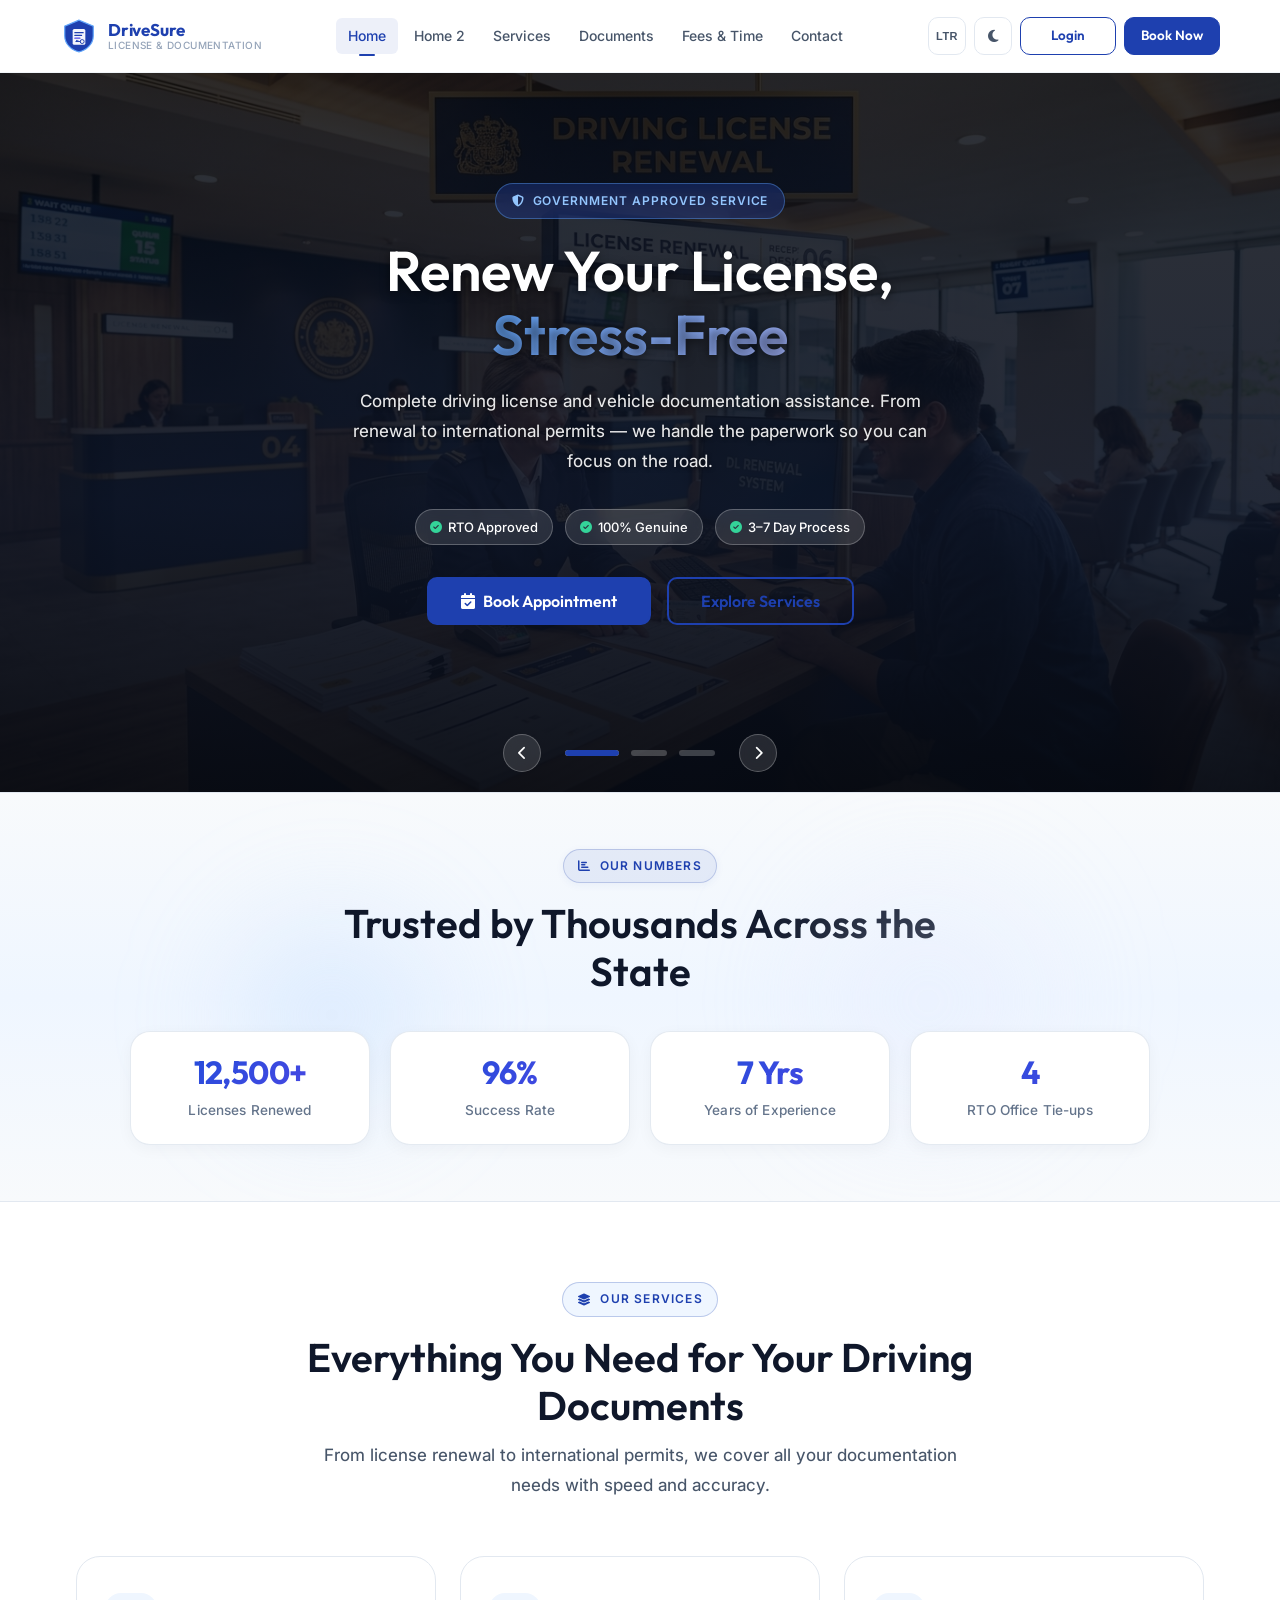
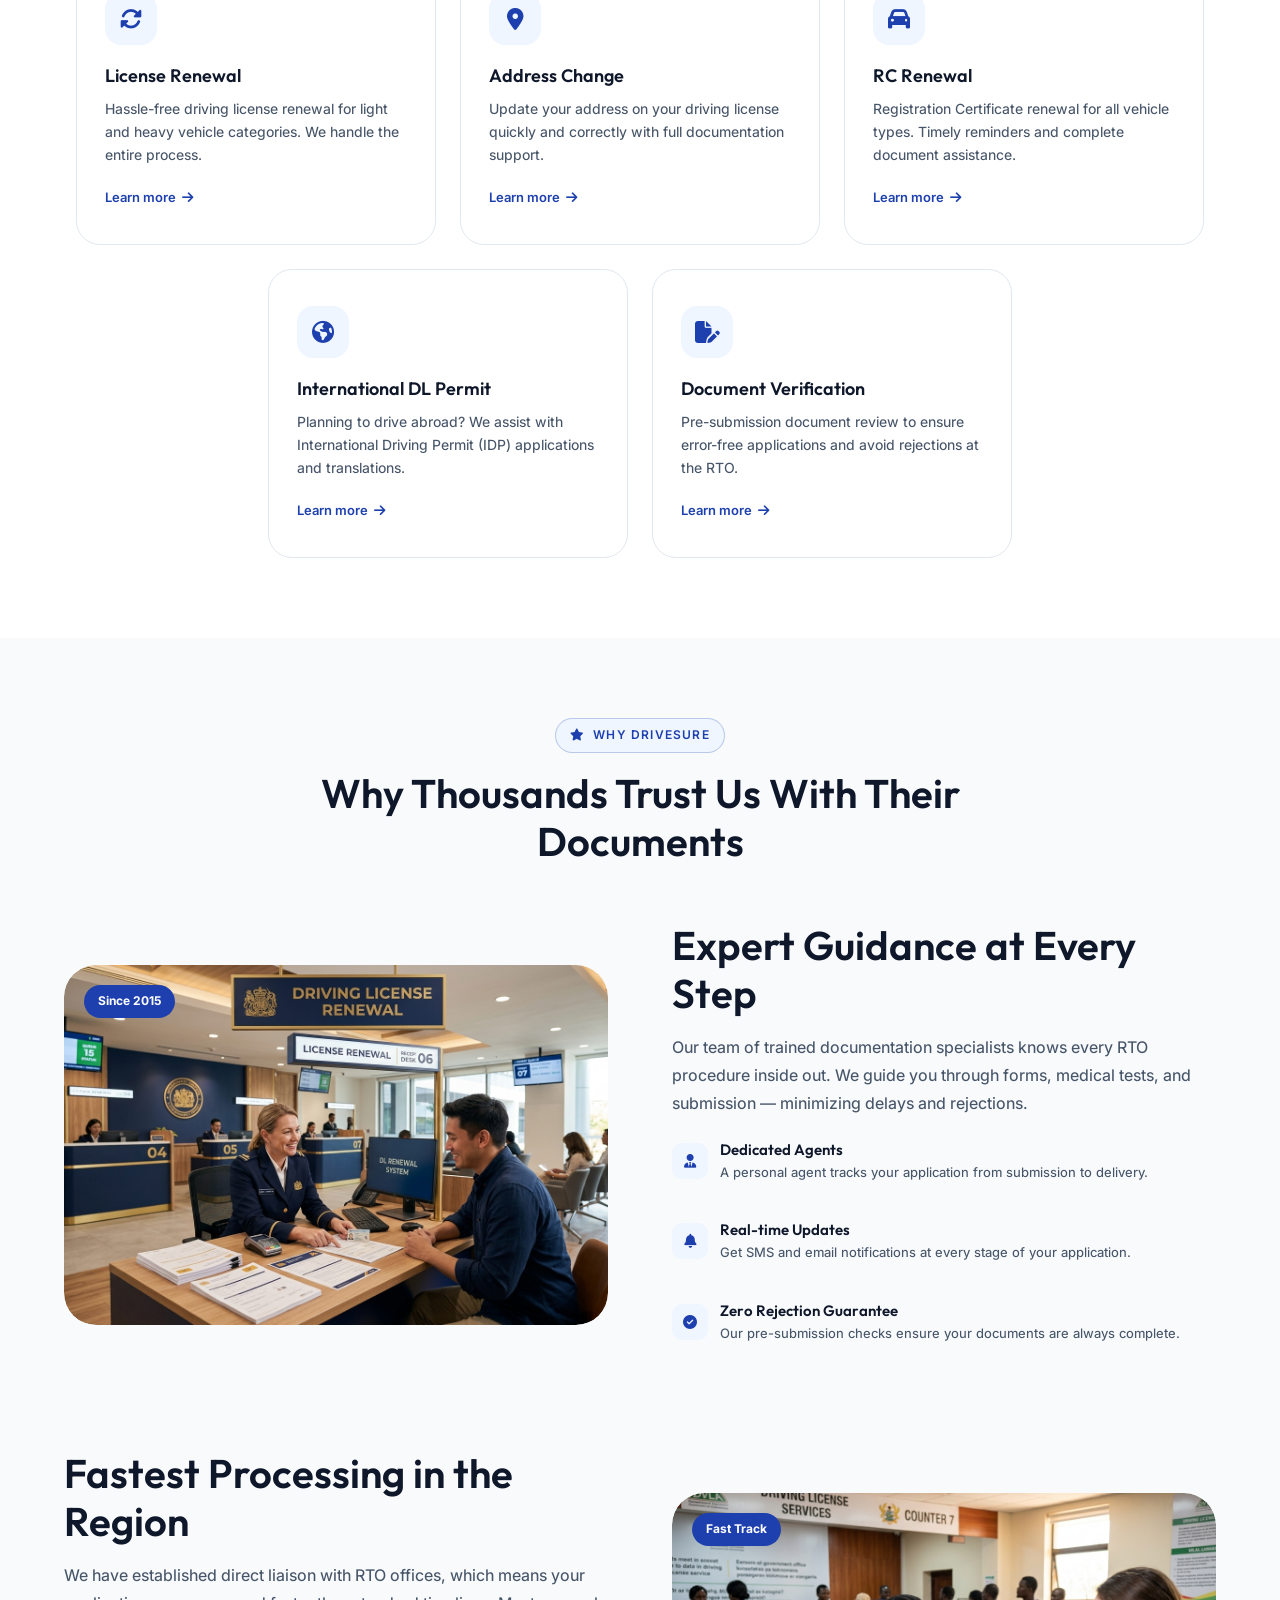
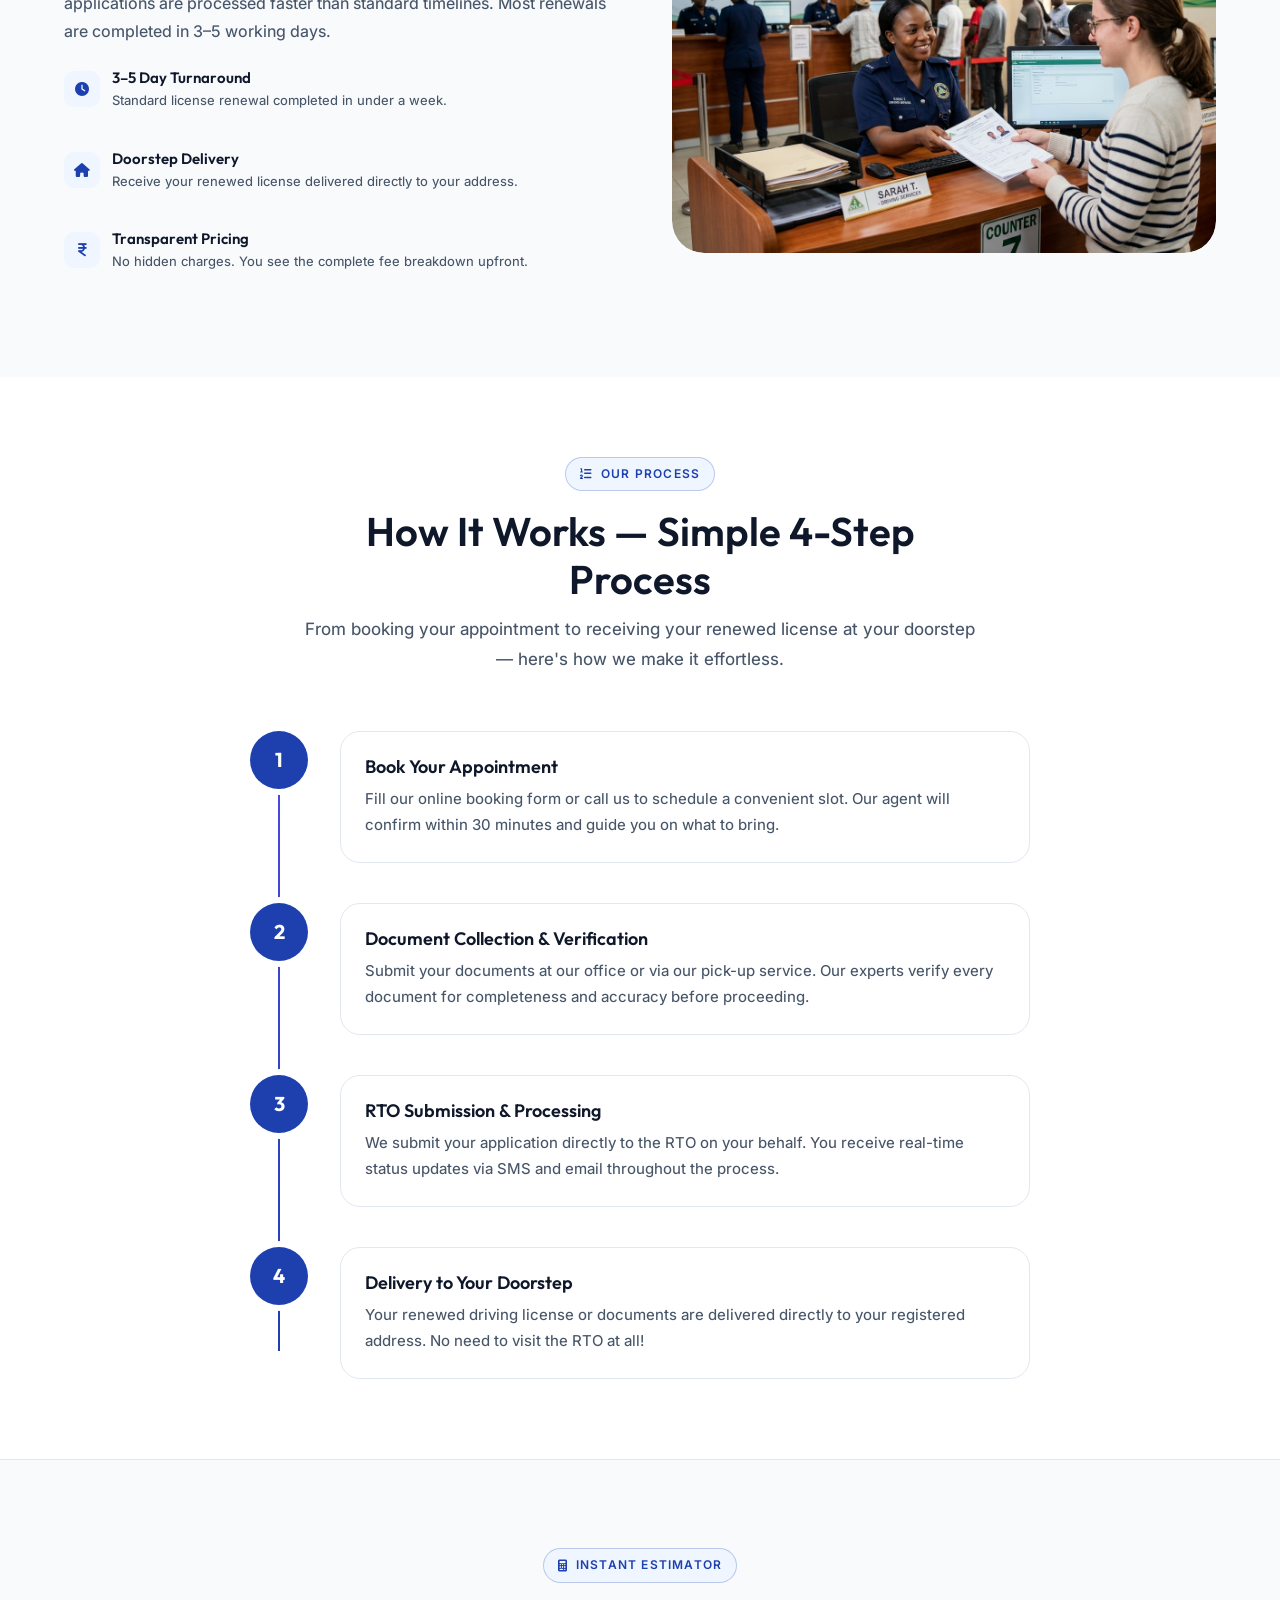
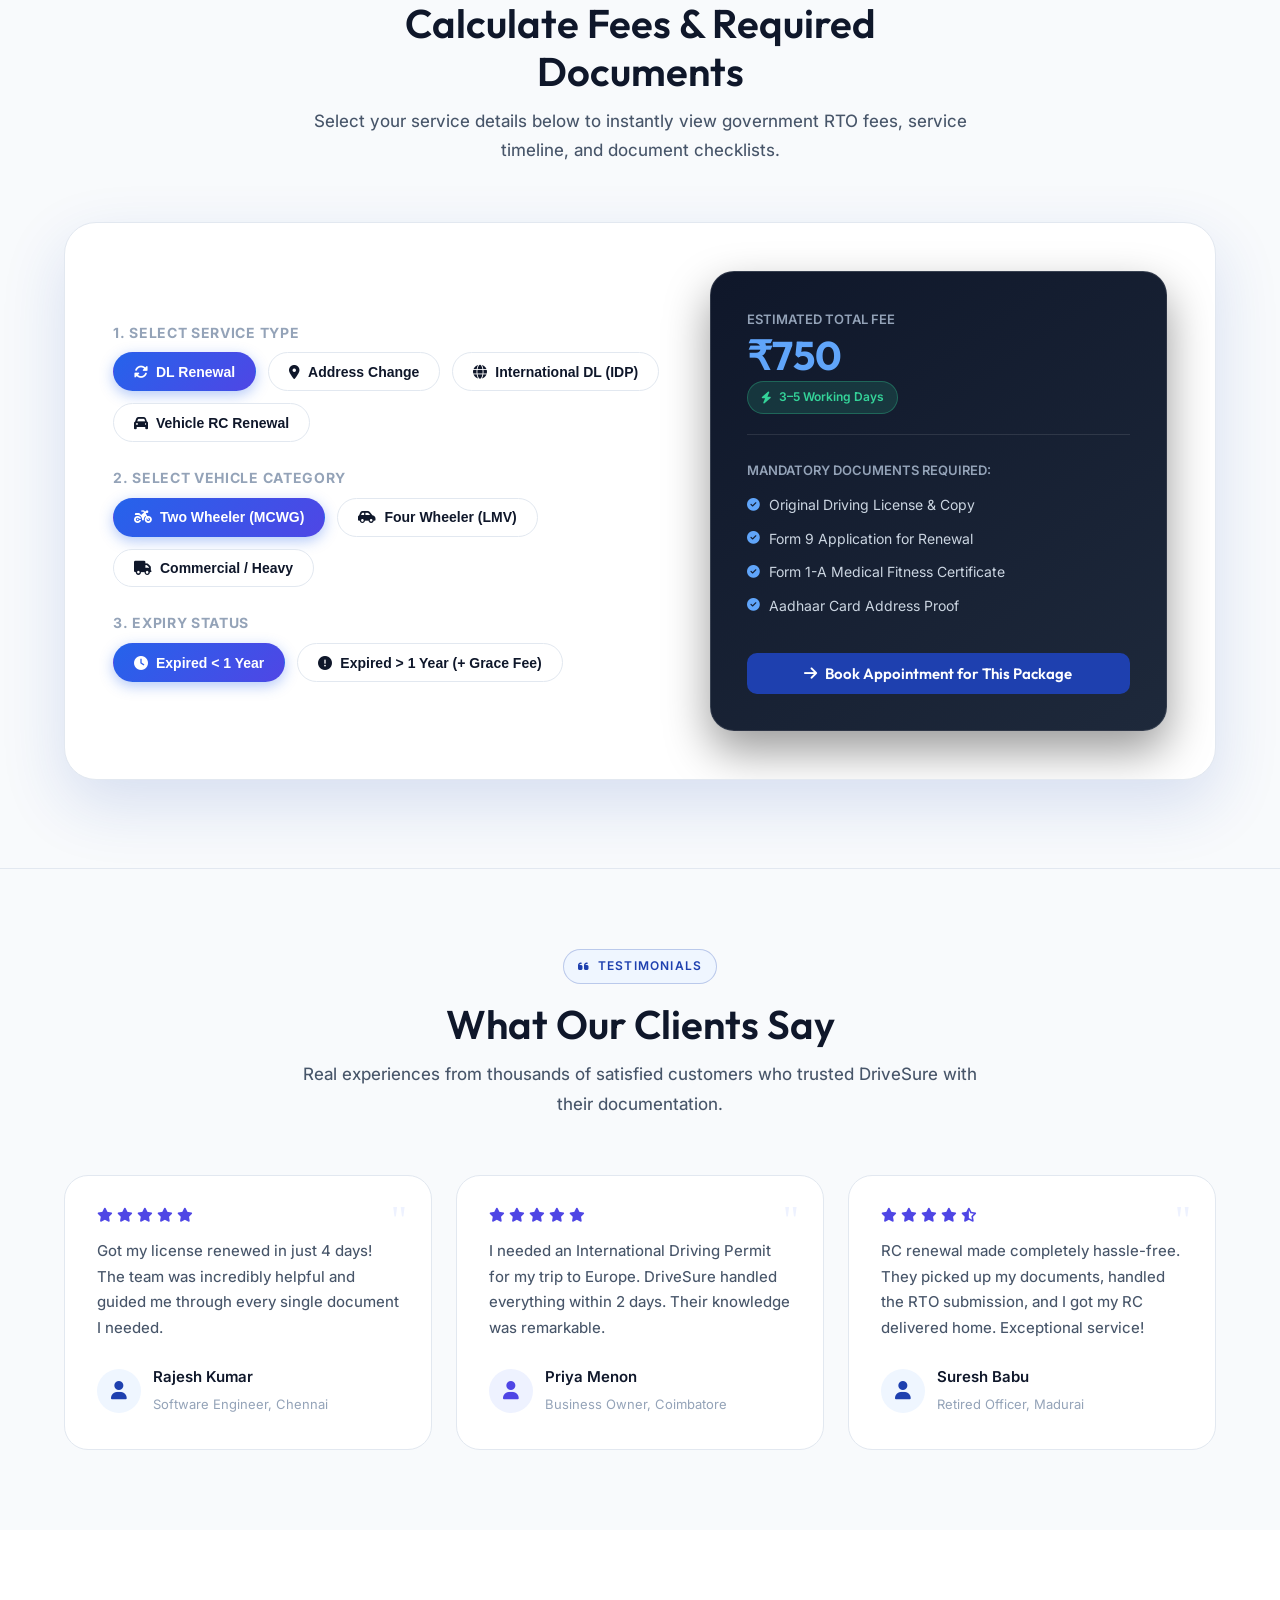
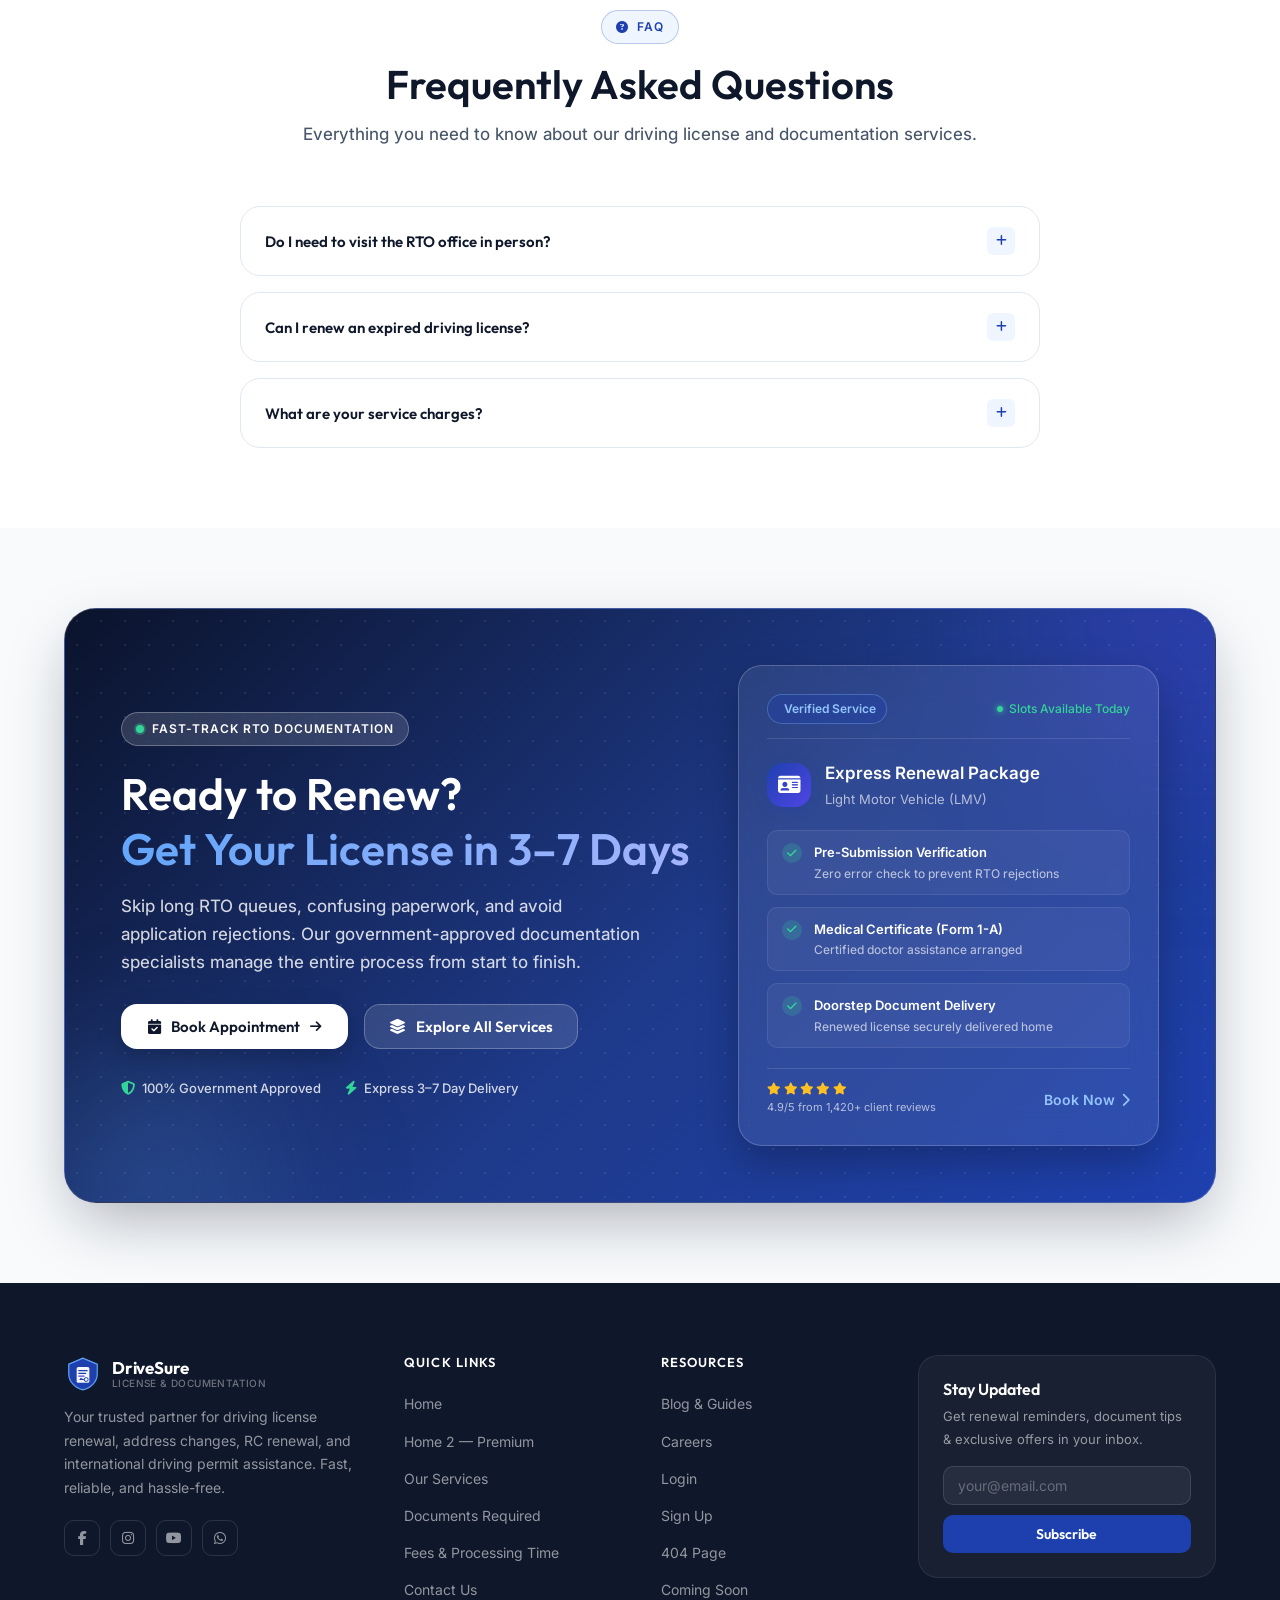
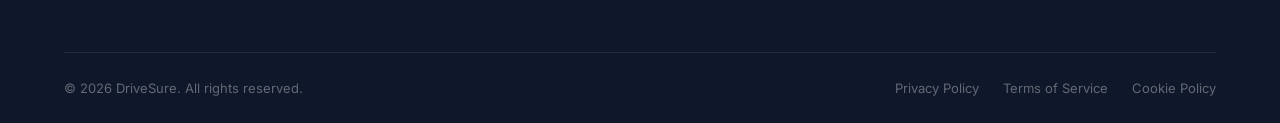
==== commit 63f10ffe: "fix" ====
--- a/index.html
+++ b/index.html
@@ -157,10 +157,10 @@
 <section class="stats-section">
     <div class="container">
         <div class="section-header animate-on-scroll" style="max-width:600px;">
-            <div class="section-label section-label-on-dark">
+            <div class="section-label">
                 <i class="fas fa-chart-bar"></i> Our Numbers
             </div>
-            <h2 style="color:#fff;">Trusted by Thousands Across the State</h2>
+            <h2>Trusted by Thousands Across the State</h2>
         </div>
         <div class="stats-grid">
             <div class="stat-item animate-on-scroll">
--- a/style.css
+++ b/style.css
@@ -211,7 +211,6 @@
 
 /* Section Labels on Dark / Primary / Accent Backgrounds */
 .section-label-on-dark,
-.stats-section .section-label,
 .hero-inner .section-label,
 .cta-glass-card .section-label {
     background: rgba(255, 255, 255, 0.16) !important;
@@ -222,7 +221,6 @@
     box-shadow: 0 2px 12px rgba(0, 0, 0, 0.12);
 }
 .section-label-on-dark i,
-.stats-section .section-label i,
 .hero-inner .section-label i,
 .cta-glass-card .section-label i {
     color: #93C5FD !important;
@@ -468,12 +466,13 @@
 }
 
 .nav-icon-btn {
-    width: 36px;
-    height: 36px;
-    display: flex;
+    width: 38px;
+    height: 38px;
+    min-width: 38px;
+    display: inline-flex;
     align-items: center;
     justify-content: center;
-    border-radius: var(--radius-sm);
+    border-radius: var(--radius-md);
     border: 1px solid var(--border-default);
     background: transparent;
     color: var(--text-body);
@@ -481,26 +480,100 @@
     cursor: pointer;
     transition: var(--transition-fast);
     flex-shrink: 0;
-}
+    box-sizing: border-box;
+}
+
+.nav-icon-btn .dir-label {
+    font-size: 0.6875rem;
+    font-weight: 700;
+    letter-spacing: 0.04em;
+    line-height: 1;
+}
+
 .nav-icon-btn:hover {
     background: var(--primary-subtle);
     color: var(--primary);
     border-color: var(--primary);
 }
+
+.dark .nav-icon-btn {
+    border-color: rgba(255, 255, 255, 0.18);
+    color: #94A3B8;
+}
+
 .dark .nav-icon-btn:hover {
-    background: rgba(30, 64, 175, 0.2);
+    background: rgba(30, 64, 175, 0.25);
     color: #93C5FD;
     border-color: #60A5FA;
+}
+
+/* Nav Action Buttons — Equal & Uniform Sizing */
+.nav-actions .btn {
+    height: 38px;
+    min-width: 96px;
+    padding: 0 1rem;
+    border-radius: var(--radius-md);
+    font-size: 0.84rem;
+    font-weight: 600;
+    display: inline-flex;
+    align-items: center;
+    justify-content: center;
+    box-sizing: border-box;
+    text-align: center;
+    white-space: nowrap;
+    line-height: 1;
+}
+
+.nav-actions .btn-secondary {
+    background: transparent;
+    color: var(--primary);
+    border: 1px solid var(--primary);
+}
+
+.nav-actions .btn-secondary:hover {
+    background: var(--primary);
+    color: #ffffff;
+    border-color: var(--primary);
+    transform: translateY(-2px);
+    box-shadow: var(--shadow-sm);
+}
+
+.dark .nav-actions .btn-secondary {
+    color: #ffffff;
+    border: 1px solid rgba(255, 255, 255, 0.22);
+    background: rgba(255, 255, 255, 0.04);
+}
+
+.dark .nav-actions .btn-secondary:hover {
+    background: var(--primary);
+    border-color: var(--primary);
+    color: #ffffff;
+    box-shadow: 0 4px 16px var(--primary-glow);
+}
+
+.nav-actions .btn-primary {
+    background: var(--primary);
+    color: #ffffff;
+    border: 1px solid var(--primary);
+}
+
+.nav-actions .btn-primary:hover {
+    background: var(--primary-hover);
+    border-color: var(--primary-hover);
+    color: #ffffff;
+    transform: translateY(-2px);
+    box-shadow: 0 4px 16px var(--primary-glow);
 }
 
 /* Mobile Hamburger */
 .mobile-menu-btn {
     display: none;
-    width: 36px;
-    height: 36px;
+    width: 38px;
+    height: 38px;
+    min-width: 38px;
     align-items: center;
     justify-content: center;
-    border-radius: var(--radius-sm);
+    border-radius: var(--radius-md);
     border: 1px solid var(--border-default);
     background: transparent;
     color: var(--text-body);
@@ -508,10 +581,22 @@
     cursor: pointer;
     transition: var(--transition-fast);
     flex-shrink: 0;
-}
+    box-sizing: border-box;
+}
+
 .mobile-menu-btn:hover {
     background: var(--primary-subtle);
     color: var(--primary);
+}
+
+.dark .mobile-menu-btn {
+    border-color: rgba(255, 255, 255, 0.18);
+    color: #94A3B8;
+}
+
+.dark .mobile-menu-btn:hover {
+    background: rgba(30, 64, 175, 0.25);
+    color: #93C5FD;
 }
 
 /* Mobile Backdrop */
@@ -949,30 +1034,52 @@
     transition: var(--transition-fast);
 }
 
-/* Ensure hero section slider controls remain crisp white on dark hero backgrounds regardless of theme */
+/* Hero section slider controls */
 .hero-main .slider-dot,
-.hero-h2 .slider-dot {
+.dark .hero-h2 .slider-dot {
     background: rgba(255, 255, 255, 0.22) !important;
 }
 
 .hero-main .slider-dot.active,
-.hero-h2 .slider-dot.active {
+.dark .hero-h2 .slider-dot.active {
     background: rgba(255, 255, 255, 0.45) !important;
 }
 
 .hero-main .slider-arrow,
-.hero-h2 .slider-arrow {
+.dark .hero-h2 .slider-arrow {
     background: rgba(255, 255, 255, 0.12) !important;
     border-color: rgba(255, 255, 255, 0.25) !important;
     color: #ffffff !important;
 }
 
 .hero-main .slider-arrow:hover,
-.hero-h2 .slider-arrow:hover {
+.dark .hero-h2 .slider-arrow:hover {
     background: var(--primary) !important;
     border-color: var(--primary) !important;
     color: #ffffff !important;
     transform: scale(1.1);
+}
+
+/* Light mode for hero-h2 slider controls */
+html:not(.dark) .hero-h2 .slider-dot {
+    background: rgba(15, 23, 42, 0.16) !important;
+}
+html:not(.dark) .hero-h2 .slider-dot.active {
+    background: var(--primary) !important;
+}
+html:not(.dark) .hero-h2 .slider-dot .dot-progress {
+    background: var(--primary) !important;
+}
+html:not(.dark) .hero-h2 .slider-arrow {
+    background: rgba(255, 255, 255, 0.95) !important;
+    border-color: rgba(226, 232, 240, 0.9) !important;
+    color: #0F172A !important;
+    box-shadow: 0 4px 12px rgba(15, 23, 42, 0.08) !important;
+}
+html:not(.dark) .hero-h2 .slider-arrow:hover {
+    background: var(--primary) !important;
+    border-color: var(--primary) !important;
+    color: #ffffff !important;
 }
 
 .slider-arrow:hover {
@@ -1205,7 +1312,7 @@
     display: flex;
     align-items: center;
     overflow: hidden;
-    background: var(--primary);
+    background: #070B14;
 }
 
 .hero-inner-bg {
@@ -1217,14 +1324,19 @@
     width: 100%;
     height: 100%;
     object-fit: cover;
-    opacity: 0.18;
-}
-.dark .hero-inner-bg img { opacity: 0.1; }
+    opacity: 0.58;
+    filter: brightness(0.82) contrast(1.15);
+    transition: opacity 0.3s ease, filter 0.3s ease;
+}
+.dark .hero-inner-bg img {
+    opacity: 0.48;
+    filter: brightness(0.72) contrast(1.2);
+}
 
 .hero-inner-overlay {
     position: absolute;
     inset: 0;
-    background: linear-gradient(135deg, rgba(30,58,95,0.95) 0%, rgba(30,58,95,0.7) 100%);
+    background: linear-gradient(180deg, rgba(7, 11, 20, 0.55) 0%, rgba(15, 23, 42, 0.4) 50%, rgba(7, 11, 20, 0.7) 100%);
 }
 
 .hero-inner-content {
@@ -1237,13 +1349,15 @@
     color: #fff;
     margin-bottom: 0.75rem;
     font-size: clamp(1.75rem, 4vw, 2.75rem);
+    text-shadow: 0 2px 14px rgba(0, 0, 0, 0.7);
 }
 .hero-inner-content p {
-    color: rgba(255,255,255,0.75);
+    color: rgba(255, 255, 255, 0.92);
     font-size: 1.0625rem;
     max-width: 580px;
     margin: 0 auto 1.25rem;
     font-weight: 450;
+    text-shadow: 0 1px 10px rgba(0, 0, 0, 0.7);
 }
 
 /* Breadcrumb */
@@ -1563,64 +1677,123 @@
 .process-step-content p { font-size: 0.9375rem; }
 
 /* ================================================================
-   STATS / METRICS
-================================================================ */
-/* ================================================================
-   STATS / METRICS — PREMIUM DARK NAVY DESIGN
+   STATS / METRICS — DUAL-THEME (LIGHT / DARK)
 ================================================================ */
 .stats-section {
+    background: linear-gradient(180deg, #F8FAFC 0%, #EFF6FF 50%, #F8FAFC 100%);
+    padding: 3.5rem 0;
+    position: relative;
+    overflow: hidden;
+    border-top: 1px solid var(--border-default);
+    border-bottom: 1px solid var(--border-default);
+    transition: background 0.4s ease, border-color 0.4s ease;
+}
+
+.dark .stats-section {
     background: linear-gradient(180deg, #070B14 0%, #0B132B 50%, #070B14 100%);
-    padding: 5.5rem 0;
-    position: relative;
-    overflow: hidden;
     border-top: 1px solid rgba(255, 255, 255, 0.08);
     border-bottom: 1px solid rgba(255, 255, 255, 0.08);
 }
+
 .stats-section::before {
     content: '';
     position: absolute;
     top: 20%;
     left: 15%;
-    width: 350px;
-    height: 350px;
+    width: 280px;
+    height: 280px;
+    background: radial-gradient(circle, rgba(191, 219, 254, 0.5) 0%, rgba(191, 219, 254, 0) 70%);
+    border-radius: 50%;
+    filter: blur(50px);
+    pointer-events: none;
+    transition: background 0.4s ease;
+}
+
+.dark .stats-section::before {
     background: radial-gradient(circle, rgba(37, 99, 235, 0.25) 0%, rgba(37, 99, 235, 0) 70%);
-    border-radius: 50%;
-    filter: blur(60px);
-    pointer-events: none;
-}
+}
+
 .stats-section::after {
     content: '';
     position: absolute;
     bottom: 10%;
     right: 15%;
-    width: 400px;
-    height: 400px;
+    width: 320px;
+    height: 320px;
+    background: radial-gradient(circle, rgba(224, 231, 255, 0.45) 0%, rgba(224, 231, 255, 0) 70%);
+    border-radius: 50%;
+    filter: blur(60px);
+    pointer-events: none;
+    transition: background 0.4s ease;
+}
+
+.dark .stats-section::after {
     background: radial-gradient(circle, rgba(79, 70, 229, 0.2) 0%, rgba(79, 70, 229, 0) 70%);
-    border-radius: 50%;
-    filter: blur(70px);
-    pointer-events: none;
+}
+
+.stats-section .section-header {
+    margin-bottom: 2.25rem;
+}
+
+.stats-section .section-label {
+    background: rgba(30, 64, 175, 0.08) !important;
+    border: 1px solid rgba(30, 64, 175, 0.22) !important;
+    color: var(--primary) !important;
+    box-shadow: 0 2px 8px rgba(30, 64, 175, 0.06);
+}
+
+.stats-section .section-label i {
+    color: var(--primary) !important;
+}
+
+.dark .stats-section .section-label {
+    background: rgba(255, 255, 255, 0.16) !important;
+    border: 1px solid rgba(255, 255, 255, 0.3) !important;
+    color: #FFFFFF !important;
+    box-shadow: 0 2px 12px rgba(0, 0, 0, 0.12);
+}
+
+.dark .stats-section .section-label i {
+    color: #93C5FD !important;
+}
+
+.stats-section h2 {
+    color: #0F172A;
+    transition: color 0.4s ease;
+}
+
+.dark .stats-section h2 {
+    color: #FFFFFF;
 }
 
 .stats-grid {
     display: grid;
     grid-template-columns: repeat(4, 1fr);
-    gap: 1.5rem;
+    gap: 1.25rem;
+    max-width: 1020px;
+    margin: 0 auto;
     text-align: center;
     position: relative;
     z-index: 2;
 }
 
 .stat-item {
-    background: rgba(15, 23, 42, 0.65);
+    background: #FFFFFF;
     backdrop-filter: blur(16px);
     -webkit-backdrop-filter: blur(16px);
+    border: 1px solid rgba(226, 232, 240, 0.9);
+    border-radius: var(--radius-xl);
+    padding: 1.35rem 1rem;
+    transition: all 0.3s cubic-bezier(0.16, 1, 0.3, 1);
+    position: relative;
+    overflow: hidden;
+    box-shadow: 0 4px 16px rgba(15, 23, 42, 0.04);
+}
+
+.dark .stat-item {
+    background: rgba(15, 23, 42, 0.65);
     border: 1px solid rgba(255, 255, 255, 0.1);
-    border-radius: var(--radius-2xl);
-    padding: 2.25rem 1.5rem;
-    transition: all 0.35s cubic-bezier(0.16, 1, 0.3, 1);
-    position: relative;
-    overflow: hidden;
-    box-shadow: 0 10px 30px rgba(0, 0, 0, 0.3);
+    box-shadow: 0 8px 24px rgba(0, 0, 0, 0.25);
 }
 
 .stat-item::before {
@@ -1629,17 +1802,29 @@
     top: 0;
     left: 0;
     right: 0;
+    height: 3px;
+    background: linear-gradient(90deg, transparent, #3B82F6, transparent);
+    opacity: 0;
+    transition: opacity 0.35s ease;
+}
+
+.dark .stat-item::before {
     height: 2px;
     background: linear-gradient(90deg, transparent, rgba(96, 165, 250, 0.6), transparent);
-    opacity: 0;
-    transition: opacity 0.35s ease;
 }
 
 .stat-item:hover {
+    background: #FFFFFF;
+    border-color: rgba(59, 130, 246, 0.5);
+    transform: translateY(-4px);
+    box-shadow: 0 12px 28px -6px rgba(30, 64, 175, 0.12);
+}
+
+.dark .stat-item:hover {
     background: rgba(30, 58, 138, 0.35);
     border-color: rgba(96, 165, 250, 0.4);
-    transform: translateY(-6px);
-    box-shadow: 0 20px 40px -12px rgba(37, 99, 235, 0.35);
+    transform: translateY(-4px);
+    box-shadow: 0 14px 30px -8px rgba(37, 99, 235, 0.3);
 }
 
 .stat-item:hover::before {
@@ -1648,28 +1833,45 @@
 
 .stat-number {
     font-family: var(--font-heading);
-    font-size: clamp(2.5rem, 4.5vw, 3.5rem);
+    font-size: clamp(1.75rem, 2.5vw, 2.25rem);
     font-weight: 700;
+    background: linear-gradient(135deg, #1D4ED8 0%, #4F46E5 100%);
+    -webkit-background-clip: text;
+    -webkit-text-fill-color: transparent;
+    background-clip: text;
+    line-height: 1.15;
+    display: block;
+    margin-bottom: 0.3rem;
+    letter-spacing: -0.02em;
+}
+
+.dark .stat-number {
     background: linear-gradient(135deg, #60A5FA 0%, #A5B4FC 100%);
     -webkit-background-clip: text;
     -webkit-text-fill-color: transparent;
     background-clip: text;
-    line-height: 1.1;
-    display: block;
-    margin-bottom: 0.5rem;
-    letter-spacing: -0.02em;
 }
 
 .stat-label {
-    font-size: 0.9375rem;
-    color: #94A3B8;
+    font-size: 0.85rem;
+    color: #64748B;
     font-weight: 500;
     letter-spacing: 0.01em;
-}
+    line-height: 1.35;
+}
+
+.dark .stat-label {
+    color: #94A3B8;
+}
+
 .stat-divider {
     width: 1px;
-    background: rgba(255,255,255,0.1);
+    background: rgba(226, 232, 240, 0.8);
     align-self: stretch;
+}
+
+.dark .stat-divider {
+    background: rgba(255, 255, 255, 0.1);
 }
 
 /* ================================================================
@@ -2696,13 +2898,7 @@
    HOME 2 — BENTO HERO
 ================================================================ */
 /* ================================================================
-   HOME 2 — HERO VISUAL EFFECTS & ANIMATIONS
-================================================================ */
-/* ================================================================
-   HOME 2 — CYBER GRID & PLASMA NEBULA HERO BACKGROUND
-================================================================ */
-/* ================================================================
-   HOME 2 — DEEP AURORA & FLOATING GLASS GEOMETRIC BACKGROUND
+   HOME 2 — DUAL-THEME HERO (LIGHT/DARK) WITH AURORA & 3D CARD
 ================================================================ */
 .hero-h2 {
     position: relative;
@@ -2710,21 +2906,34 @@
     display: flex;
     flex-direction: column;
     justify-content: center;
-    background: #060913;
+    background: linear-gradient(180deg, #F0F6FE 0%, #F8FAFC 50%, #FFFFFF 100%);
     overflow: hidden;
     padding-bottom: 3.5rem;
+    transition: background 0.4s ease;
+}
+
+.dark .hero-h2 {
+    background: #060913;
 }
 
 .hero-aurora-bg {
     position: absolute;
     inset: 0;
     background: 
+        radial-gradient(ellipse 80% 50% at 50% -10%, rgba(191, 219, 254, 0.65), transparent 70%),
+        radial-gradient(ellipse 65% 45% at 85% 75%, rgba(224, 231, 255, 0.6), transparent 70%),
+        radial-gradient(ellipse 50% 50% at 15% 65%, rgba(186, 230, 253, 0.5), transparent 70%);
+    pointer-events: none;
+    z-index: 1;
+    animation: auroraShift 12s ease-in-out infinite alternate;
+    transition: background 0.4s ease;
+}
+
+.dark .hero-aurora-bg {
+    background: 
         radial-gradient(ellipse 80% 50% at 50% -20%, rgba(37, 99, 235, 0.45), transparent 70%),
         radial-gradient(ellipse 60% 40% at 85% 80%, rgba(79, 70, 229, 0.35), transparent 70%),
         radial-gradient(ellipse 50% 50% at 15% 70%, rgba(14, 165, 233, 0.25), transparent 70%);
-    pointer-events: none;
-    z-index: 1;
-    animation: auroraShift 12s ease-in-out infinite alternate;
 }
 
 @keyframes auroraShift {
@@ -2736,12 +2945,17 @@
 .hero-mesh-overlay {
     position: absolute;
     inset: 0;
-    background-image: radial-gradient(rgba(255, 255, 255, 0.08) 1.25px, transparent 1.25px);
+    background-image: radial-gradient(rgba(30, 64, 175, 0.08) 1.25px, transparent 1.25px);
     background-size: 32px 32px;
     mask-image: linear-gradient(to bottom, black 30%, transparent 95%);
     -webkit-mask-image: linear-gradient(to bottom, black 30%, transparent 95%);
     pointer-events: none;
     z-index: 1;
+    opacity: 0.8;
+}
+
+.dark .hero-mesh-overlay {
+    background-image: radial-gradient(rgba(255, 255, 255, 0.08) 1.25px, transparent 1.25px);
     opacity: 0.6;
 }
 
@@ -2758,8 +2972,12 @@
     left: 40%;
     width: 500px;
     height: 500px;
+    background: radial-gradient(circle, rgba(147, 197, 253, 0.45) 0%, transparent 70%);
+    animation: orbPulse1 10s ease-in-out infinite alternate;
+}
+
+.dark .hero-spotlight-orb.orb-1 {
     background: radial-gradient(circle, rgba(96, 165, 250, 0.4) 0%, transparent 70%);
-    animation: orbPulse1 10s ease-in-out infinite alternate;
 }
 
 .hero-spotlight-orb.orb-2 {
@@ -2767,8 +2985,12 @@
     right: 20%;
     width: 450px;
     height: 450px;
+    background: radial-gradient(circle, rgba(199, 210, 254, 0.4) 0%, transparent 70%);
+    animation: orbPulse2 14s ease-in-out infinite alternate;
+}
+
+.dark .hero-spotlight-orb.orb-2 {
     background: radial-gradient(circle, rgba(99, 102, 241, 0.35) 0%, transparent 70%);
-    animation: orbPulse2 14s ease-in-out infinite alternate;
 }
 
 @keyframes orbPulse1 {
@@ -2793,12 +3015,18 @@
 .poly-card {
     position: absolute;
     border-radius: 28px;
-    background: rgba(255, 255, 255, 0.025);
+    background: rgba(255, 255, 255, 0.65);
     backdrop-filter: blur(12px);
     -webkit-backdrop-filter: blur(12px);
+    border: 1px solid rgba(226, 232, 240, 0.8);
+    box-shadow: 0 20px 45px rgba(30, 64, 175, 0.06), inset 0 0 15px rgba(255, 255, 255, 0.9);
+    animation: polyFloat 20s ease-in-out infinite alternate;
+}
+
+.dark .poly-card {
+    background: rgba(255, 255, 255, 0.025);
     border: 1px solid rgba(255, 255, 255, 0.08);
     box-shadow: 0 20px 50px rgba(0, 0, 0, 0.3), inset 0 0 15px rgba(255, 255, 255, 0.05);
-    animation: polyFloat 20s ease-in-out infinite alternate;
 }
 
 .poly-card-1 {
@@ -2911,7 +3139,7 @@
 }
 
 .hero-h2-accent {
-    background: linear-gradient(135deg, #60A5FA 0%, #A5B4FC 50%, #38BDF8 100%);
+    background: linear-gradient(135deg, #1D4ED8 0%, #4F46E5 50%, #0284C7 100%);
     background-size: 200% auto;
     -webkit-background-clip: text;
     -webkit-text-fill-color: transparent;
@@ -2920,21 +3148,33 @@
     animation: textShimmer 4s linear infinite;
 }
 
+.dark .hero-h2-accent {
+    background: linear-gradient(135deg, #60A5FA 0%, #A5B4FC 50%, #38BDF8 100%);
+    background-size: 200% auto;
+    -webkit-background-clip: text;
+    -webkit-text-fill-color: transparent;
+    background-clip: text;
+}
+
 @keyframes textShimmer {
     0% { background-position: 0% center; }
     100% { background-position: 200% center; }
 }
 
 .h2-slide-text h1 {
-    color: #ffffff;
+    color: #0F172A;
     font-size: clamp(2.25rem, 4.5vw, 3.5rem);
     font-weight: 600;
     line-height: 1.15;
     margin-bottom: 1.25rem;
 }
 
+.dark .h2-slide-text h1 {
+    color: #ffffff;
+}
+
 .h2-slide-text p {
-    color: rgba(255, 255, 255, 0.75);
+    color: #475569;
     font-size: 1.0625rem;
     line-height: 1.65;
     margin-bottom: 2rem;
@@ -2942,16 +3182,47 @@
     font-weight: 450;
 }
 
-/* RE-ROLLED: PRISMATIC CHRONO-GLASS & 3D INTERACTIVE TILT */
+.dark .h2-slide-text p {
+    color: rgba(255, 255, 255, 0.75);
+}
+
+/* Secondary CTA Button in Light Mode */
+.hero-h2 .btn-outline-light {
+    color: #1E293B;
+    border-color: #CBD5E1;
+    background: rgba(255, 255, 255, 0.85);
+    box-shadow: 0 2px 8px rgba(0, 0, 0, 0.04);
+}
+
+.hero-h2 .btn-outline-light:hover {
+    background: #ffffff;
+    border-color: var(--primary);
+    color: var(--primary);
+}
+
+.dark .hero-h2 .btn-outline-light {
+    color: #ffffff;
+    border-color: rgba(255, 255, 255, 0.5);
+    background: transparent;
+    box-shadow: none;
+}
+
+.dark .hero-h2 .btn-outline-light:hover {
+    background: rgba(255, 255, 255, 0.12);
+    border-color: #ffffff;
+    color: #ffffff;
+}
+
+/* PRISMATIC CHRONO-GLASS & 3D INTERACTIVE TILT */
 .h2-slide-img-card {
     position: relative;
     border-radius: var(--radius-3xl);
     overflow: hidden;
-    border: 1.5px solid rgba(255, 255, 255, 0.22);
-    background: #090e1d;
-    box-shadow: 0 20px 50px -10px rgba(0, 0, 0, 0.8), 
-                0 0 30px -5px rgba(56, 189, 248, 0.25),
-                inset 0 1px 1px 0 rgba(255, 255, 255, 0.35);
+    border: 1.5px solid rgba(226, 232, 240, 0.95);
+    background: #ffffff;
+    box-shadow: 0 20px 50px -10px rgba(15, 23, 42, 0.12), 
+                0 0 30px rgba(37, 99, 235, 0.08),
+                inset 0 1px 1px 0 #ffffff;
     height: 380px;
     transform-style: preserve-3d;
     perspective: 1000px;
@@ -2961,6 +3232,14 @@
     animation: chronoFloat 6s ease-in-out infinite alternate;
 }
 
+.dark .h2-slide-img-card {
+    border: 1.5px solid rgba(255, 255, 255, 0.22);
+    background: #090e1d;
+    box-shadow: 0 20px 50px -10px rgba(0, 0, 0, 0.8), 
+                0 0 30px -5px rgba(56, 189, 248, 0.25),
+                inset 0 1px 1px 0 rgba(255, 255, 255, 0.35);
+}
+
 @keyframes chronoFloat {
     0% { transform: perspective(1000px) rotateX(0deg) rotateY(0deg) translateY(0); }
     50% { transform: perspective(1000px) rotateX(2deg) rotateY(-2deg) translateY(-8px); }
@@ -2970,6 +3249,15 @@
 .h2-slide-img-card:hover {
     animation-play-state: paused;
     transform: perspective(1000px) rotateX(4deg) rotateY(-5deg) translateY(-14px) scale(1.035) !important;
+    border-color: rgba(59, 130, 246, 0.7);
+    box-shadow: 
+        0 35px 85px -15px rgba(15, 23, 42, 0.18),
+        0 0 45px -5px rgba(37, 99, 235, 0.2),
+        0 0 0 1px rgba(59, 130, 246, 0.35),
+        inset 0 1px 2px 0 #ffffff;
+}
+
+.dark .h2-slide-img-card:hover {
     border-color: rgba(125, 211, 252, 0.95);
     box-shadow: 
         0 35px 85px -15px rgba(0, 0, 0, 0.95),
@@ -2989,24 +3277,24 @@
 
 .h2-slide-img-card:hover img {
     transform: scale(1.08);
-    filter: brightness(1.06) contrast(1.08) saturate(1.05);
+    filter: brightness(1.04) contrast(1.06);
 }
 
 .h2-float-chip {
     position: absolute;
-    background: rgba(10, 16, 30, 0.88);
+    background: rgba(255, 255, 255, 0.94);
     backdrop-filter: blur(20px);
     -webkit-backdrop-filter: blur(20px);
-    border: 1px solid rgba(255, 255, 255, 0.25);
+    border: 1px solid rgba(226, 232, 240, 0.95);
     border-radius: var(--radius-full);
     padding: 0.45rem 1.1rem;
-    color: #ffffff;
+    color: #0F172A;
     font-size: 0.8125rem;
     font-weight: 600;
     display: inline-flex;
     align-items: center;
     gap: 0.5rem;
-    box-shadow: 0 10px 25px rgba(0, 0, 0, 0.45), 0 0 15px rgba(56, 189, 248, 0.2);
+    box-shadow: 0 10px 25px rgba(15, 23, 42, 0.1);
     z-index: 4;
     transition: transform 0.4s cubic-bezier(0.16, 1, 0.3, 1), 
                 box-shadow 0.4s ease, 
@@ -3014,8 +3302,20 @@
     animation: chipFloat 4s ease-in-out infinite alternate;
 }
 
+.dark .h2-float-chip {
+    background: rgba(10, 16, 30, 0.88);
+    border: 1px solid rgba(255, 255, 255, 0.25);
+    color: #ffffff;
+    box-shadow: 0 10px 25px rgba(0, 0, 0, 0.45), 0 0 15px rgba(56, 189, 248, 0.2);
+}
+
 .h2-slide-img-card:hover .h2-float-chip {
     transform: translateY(-8px) scale(1.06);
+    box-shadow: 0 16px 36px rgba(15, 23, 42, 0.18), 0 0 20px rgba(59, 130, 246, 0.25);
+    border-color: rgba(59, 130, 246, 0.6);
+}
+
+.dark .h2-slide-img-card:hover .h2-float-chip {
     box-shadow: 0 18px 40px rgba(0, 0, 0, 0.7), 0 0 30px rgba(56, 189, 248, 0.55);
     border-color: rgba(147, 197, 253, 0.85);
 }
@@ -3040,19 +3340,19 @@
     position: absolute;
     bottom: 1.25rem;
     left: 1.25rem;
-    background: rgba(10, 16, 30, 0.88);
+    background: rgba(255, 255, 255, 0.94);
     backdrop-filter: blur(20px);
     -webkit-backdrop-filter: blur(20px);
-    border: 1px solid rgba(255, 255, 255, 0.25);
+    border: 1px solid rgba(226, 232, 240, 0.95);
     border-radius: var(--radius-full);
     padding: 0.5rem 1.15rem;
-    color: #FFFFFF;
+    color: #0F172A;
     font-size: 0.8125rem;
     font-weight: 600;
     display: inline-flex;
     align-items: center;
     gap: 0.5rem;
-    box-shadow: 0 10px 25px rgba(0, 0, 0, 0.45), 0 0 15px rgba(52, 211, 153, 0.2);
+    box-shadow: 0 10px 25px rgba(15, 23, 42, 0.1);
     z-index: 4;
     transition: transform 0.4s cubic-bezier(0.16, 1, 0.3, 1), 
                 box-shadow 0.4s ease, 
@@ -3060,11 +3360,27 @@
 }
 
 .h2-slide-img-badge i {
+    color: #059669;
+}
+
+.dark .h2-slide-img-badge {
+    background: rgba(10, 16, 30, 0.88);
+    border: 1px solid rgba(255, 255, 255, 0.25);
+    color: #FFFFFF;
+    box-shadow: 0 10px 25px rgba(0, 0, 0, 0.45), 0 0 15px rgba(52, 211, 153, 0.2);
+}
+
+.dark .h2-slide-img-badge i {
     color: #34D399;
 }
 
 .h2-slide-img-card:hover .h2-slide-img-badge {
     transform: translateY(-6px) scale(1.05);
+    box-shadow: 0 16px 36px rgba(15, 23, 42, 0.18), 0 0 20px rgba(16, 185, 129, 0.25);
+    border-color: rgba(16, 185, 129, 0.6);
+}
+
+.dark .h2-slide-img-card:hover .h2-slide-img-badge {
     box-shadow: 0 18px 40px rgba(0, 0, 0, 0.7), 0 0 30px rgba(52, 211, 153, 0.55);
     border-color: rgba(52, 211, 153, 0.85);
 }
@@ -3098,11 +3414,20 @@
     font-weight: 600;
     letter-spacing: 0.1em;
     text-transform: uppercase;
-    color: #60A5FA;
-    border: 1px solid var(--primary-glow);
+    color: var(--primary);
+    border: 1px solid rgba(37, 99, 235, 0.22);
+    background: rgba(239, 246, 255, 0.85);
+    box-shadow: 0 2px 10px rgba(30, 64, 175, 0.06);
     padding: 0.4rem 1rem;
     border-radius: var(--radius-full);
     margin-bottom: 1.5rem;
+}
+
+.dark .hero-h2-eyebrow {
+    color: #60A5FA;
+    border: 1px solid var(--primary-glow);
+    background: rgba(15, 23, 42, 0.6);
+    box-shadow: none;
 }
 
 .hero-h2-content h1 {
@@ -3425,7 +3750,7 @@
 .testimonial-modern-card {
     position: relative;
     background: #FFFFFF;
-    border: 1px solid var(--border-default);
+    border: none;
     border-radius: var(--radius-2xl);
     padding: 2.15rem 2.25rem;
     display: flex;
@@ -3436,14 +3761,13 @@
 }
 
 .testimonial-modern-card.featured {
-    border: 2px solid var(--secondary);
-    background: linear-gradient(145deg, #FFFFFF 0%, rgba(245, 158, 11, 0.06) 100%);
-    box-shadow: 0 12px 32px rgba(245, 158, 11, 0.12);
+    border: none;
+    background: #FFFFFF;
+    box-shadow: 0 10px 28px rgba(0, 0, 0, 0.07);
 }
 
 .testimonial-modern-card:hover {
     transform: translateY(-8px);
-    border-color: var(--primary);
     box-shadow: 0 16px 36px rgba(0, 0, 0, 0.12);
 }
 
@@ -3518,8 +3842,8 @@
     display: flex;
     align-items: center;
     gap: 0.85rem;
-    border-top: 1px solid var(--border-default);
-    padding-top: 1.1rem;
+    border-top: none;
+    padding-top: 0.5rem;
     position: relative;
     z-index: 2;
 }
@@ -3563,18 +3887,17 @@
 /* Dark Mode Specific Styles */
 .dark .testimonial-modern-card {
     background: rgba(15, 23, 42, 0.95);
-    border: 1px solid rgba(255, 255, 255, 0.12);
+    border: none;
     box-shadow: 0 10px 25px rgba(0, 0, 0, 0.4);
 }
 
 .dark .testimonial-modern-card.featured {
-    border: 1.5px solid rgba(59, 130, 246, 0.6);
-    background: linear-gradient(145deg, rgba(15, 23, 42, 0.95) 0%, rgba(59, 130, 246, 0.1) 100%);
-    box-shadow: 0 12px 30px rgba(0, 0, 0, 0.5), 0 0 20px rgba(59, 130, 246, 0.15);
+    border: none;
+    background: rgba(15, 23, 42, 0.95);
+    box-shadow: 0 12px 30px rgba(0, 0, 0, 0.5);
 }
 
 .dark .testimonial-modern-card:hover {
-    border-color: var(--primary);
     box-shadow: 0 20px 40px rgba(0, 0, 0, 0.6), 0 0 25px rgba(59, 130, 246, 0.25);
 }
 
@@ -4594,6 +4917,9 @@
     border-radius: var(--radius-2xl);
     overflow: hidden;
     transition: var(--transition-smooth);
+    display: flex;
+    flex-direction: column;
+    height: 100%;
 }
 .fee-card:hover {
     box-shadow: var(--shadow-card-hover);
@@ -4621,7 +4947,12 @@
 .fee-card-icon i { color: #ffffff; font-size: 1.25rem; }
 .fee-card-header h3 { font-size: 1.125rem; }
 .fee-card-header p { font-size: 0.8125rem; color: var(--text-muted); font-weight: 400; }
-.fee-card-body { padding: 1.5rem 2rem; }
+.fee-card-body {
+    padding: 1.5rem 2rem;
+    display: flex;
+    flex-direction: column;
+    flex: 1;
+}
 .fee-table { width: 100%; border-collapse: collapse; }
 .fee-table tr { border-bottom: 1px solid var(--border-light); }
 .dark .fee-table tr { border-bottom-color: var(--border-default); }
@@ -4637,7 +4968,7 @@
 .fee-note {
     font-size: 0.8125rem;
     color: var(--text-muted);
-    margin-top: 1rem;
+    margin-top: auto;
     padding-top: 1rem;
     border-top: 1px solid var(--border-light);
     font-style: italic;
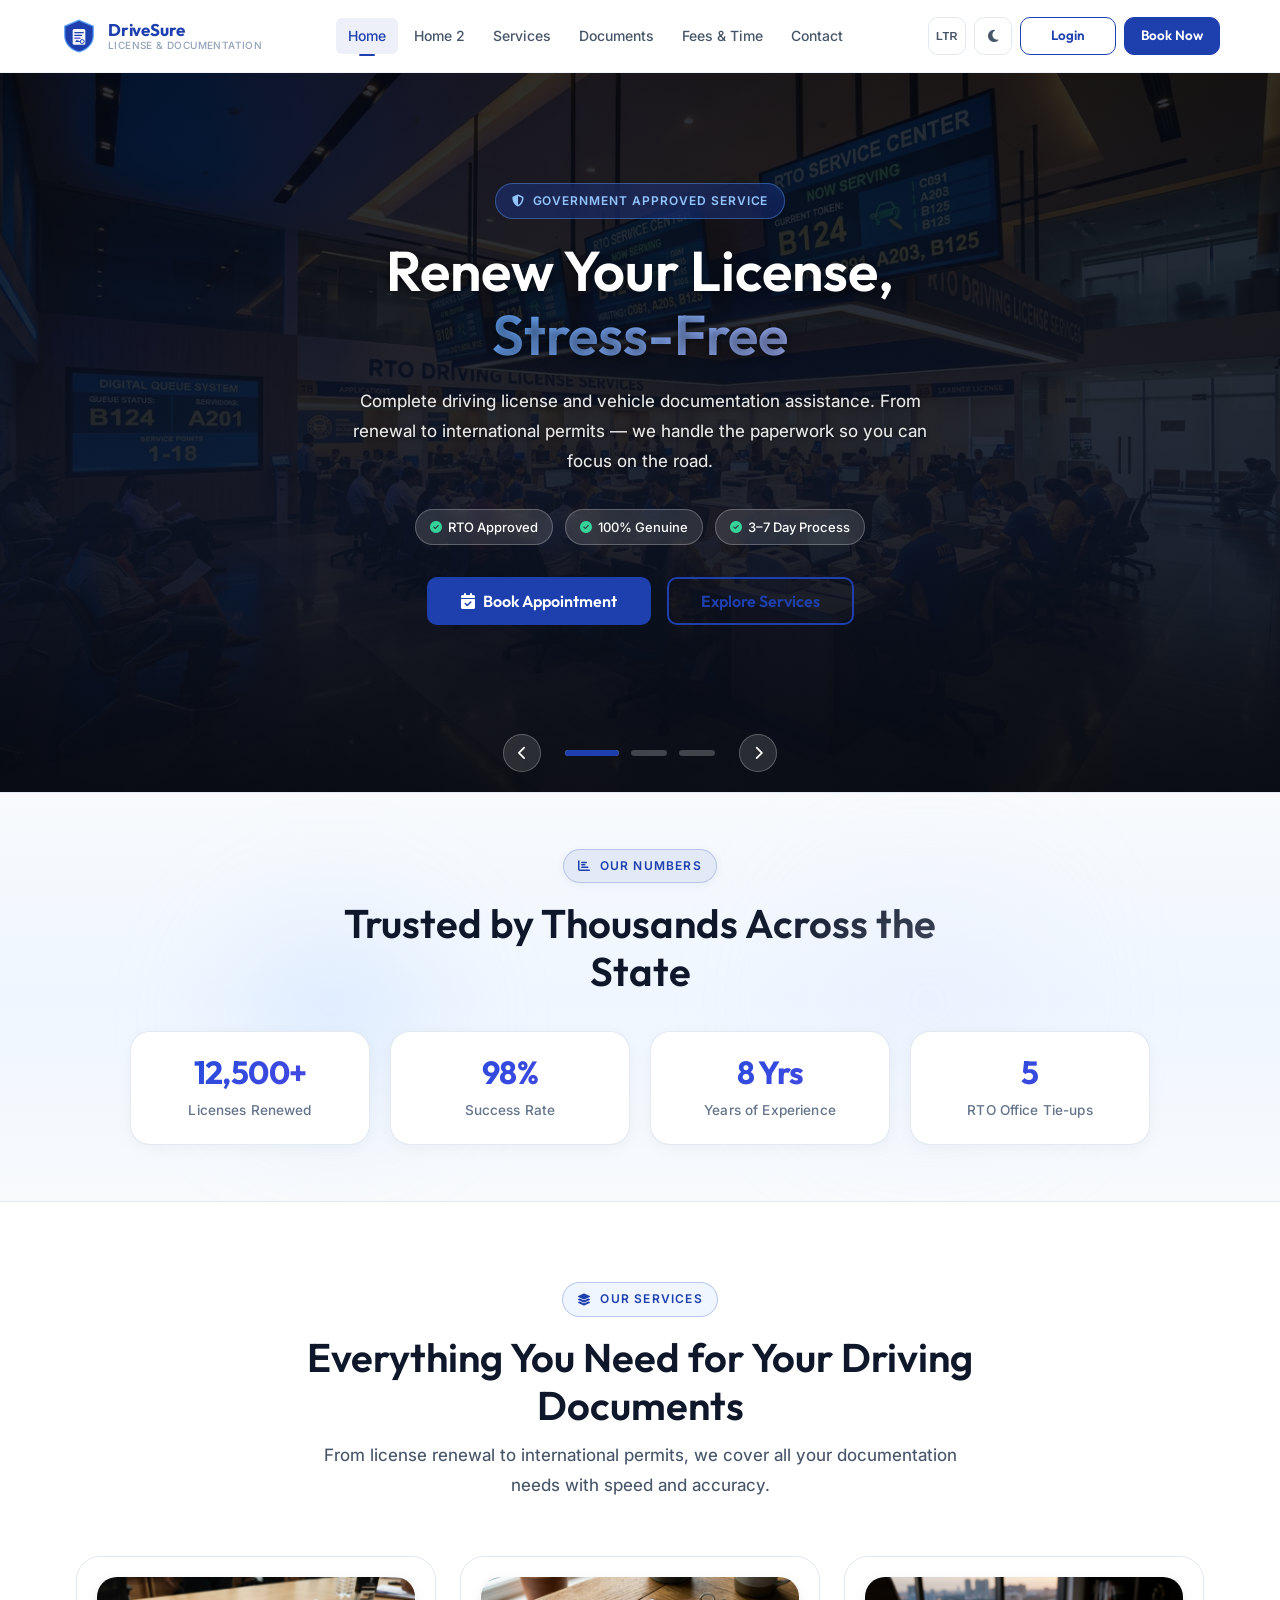
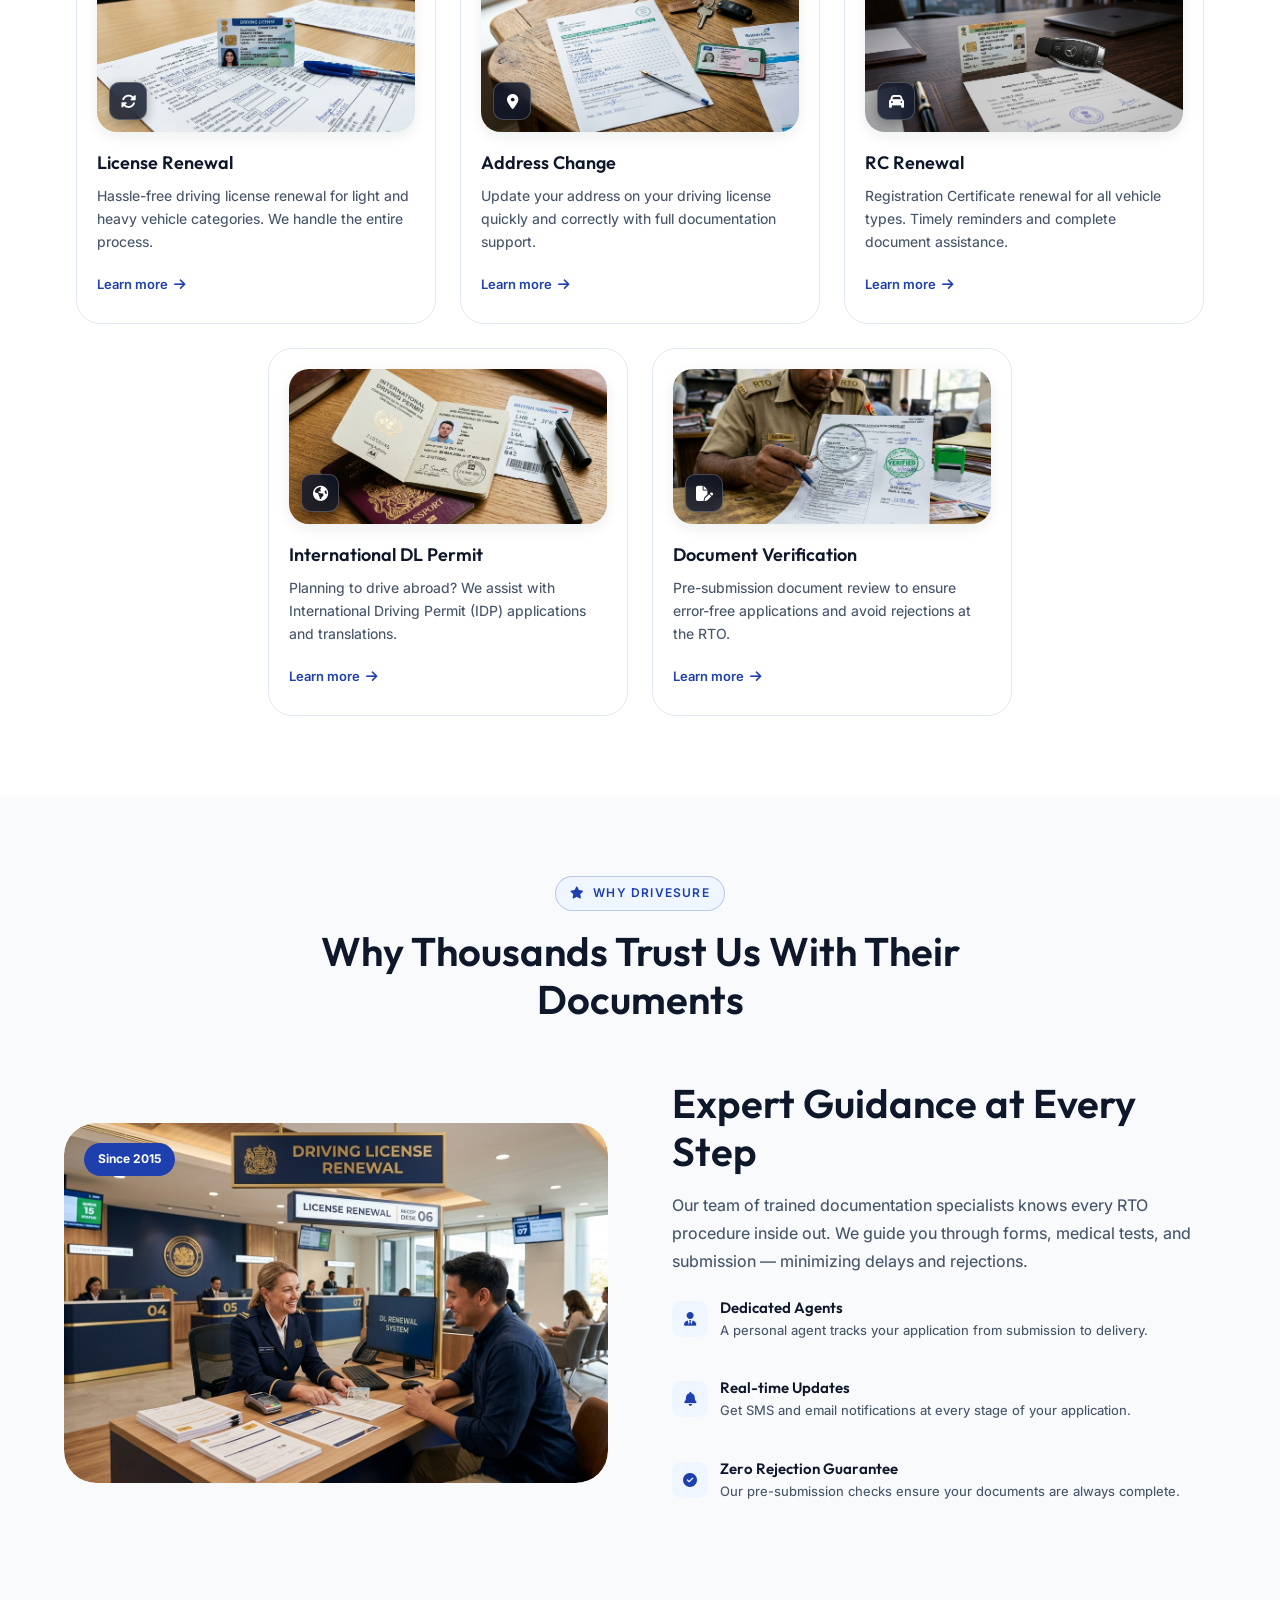
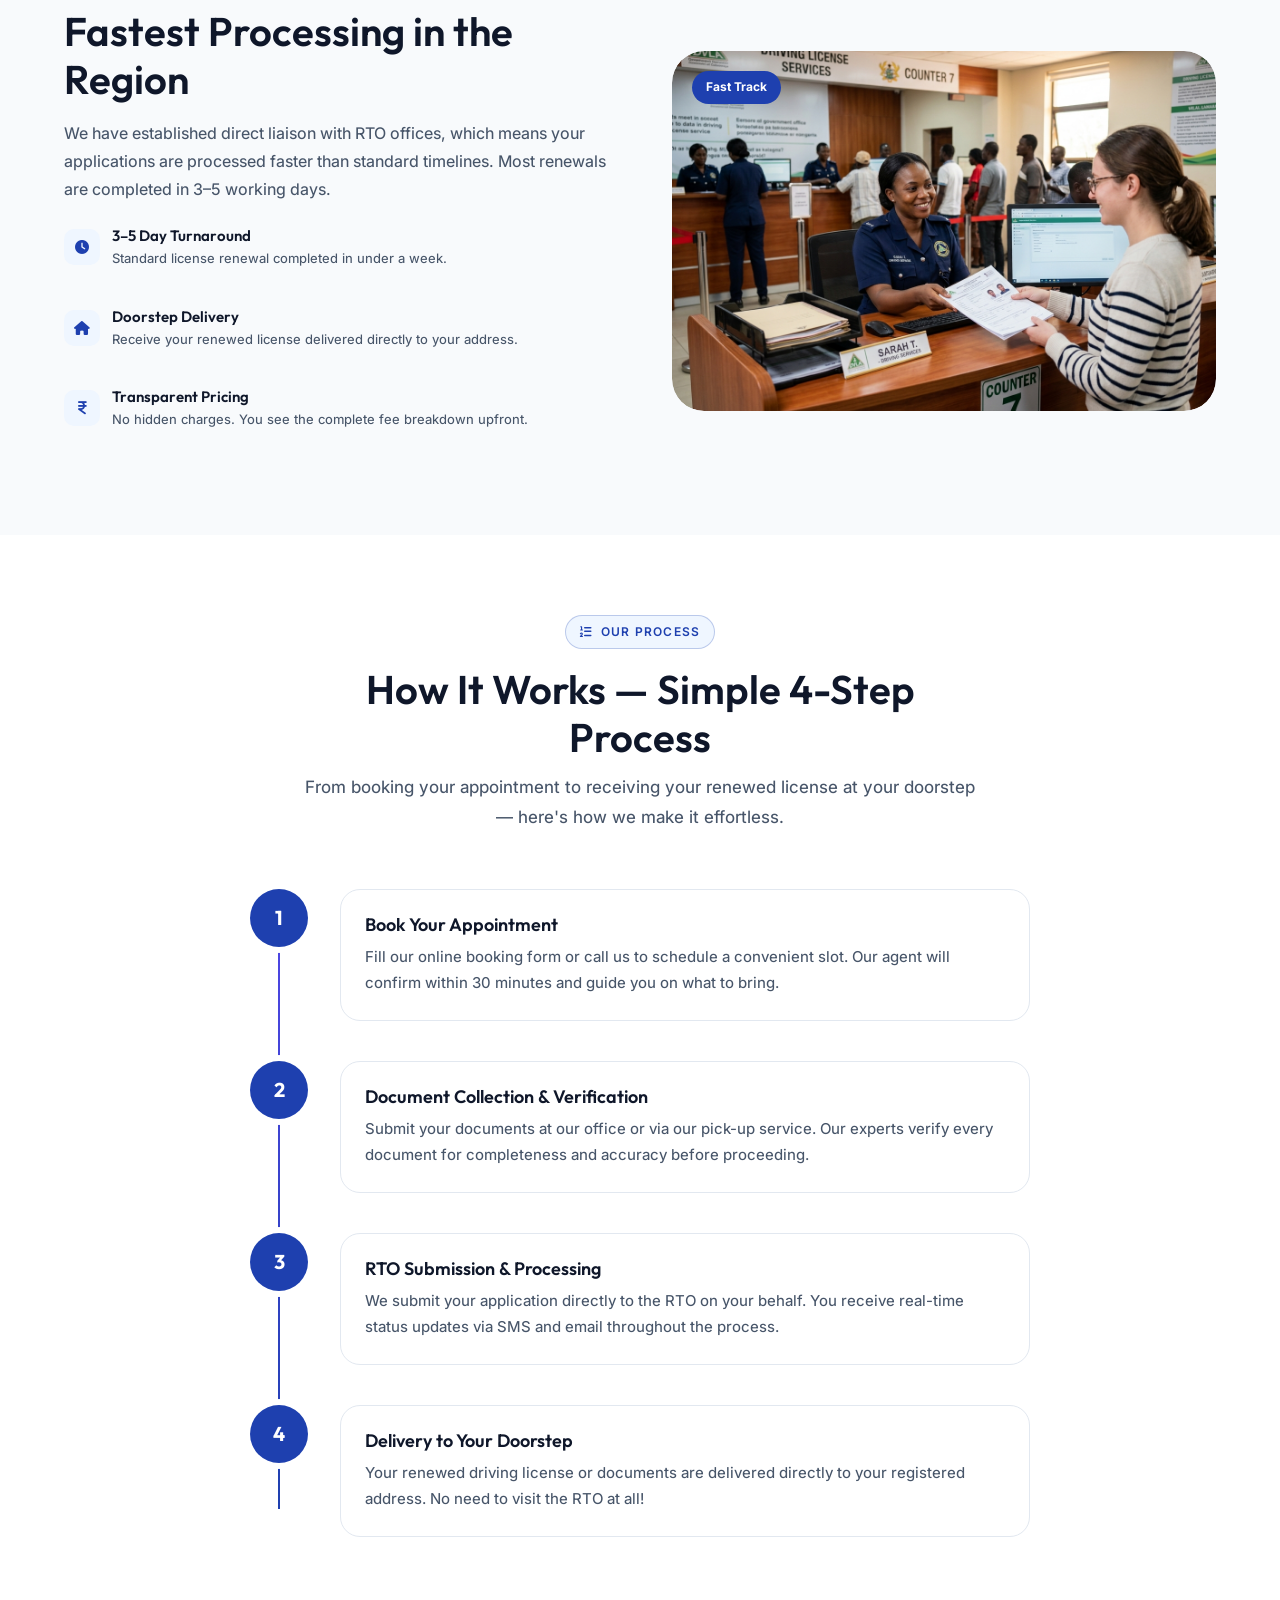
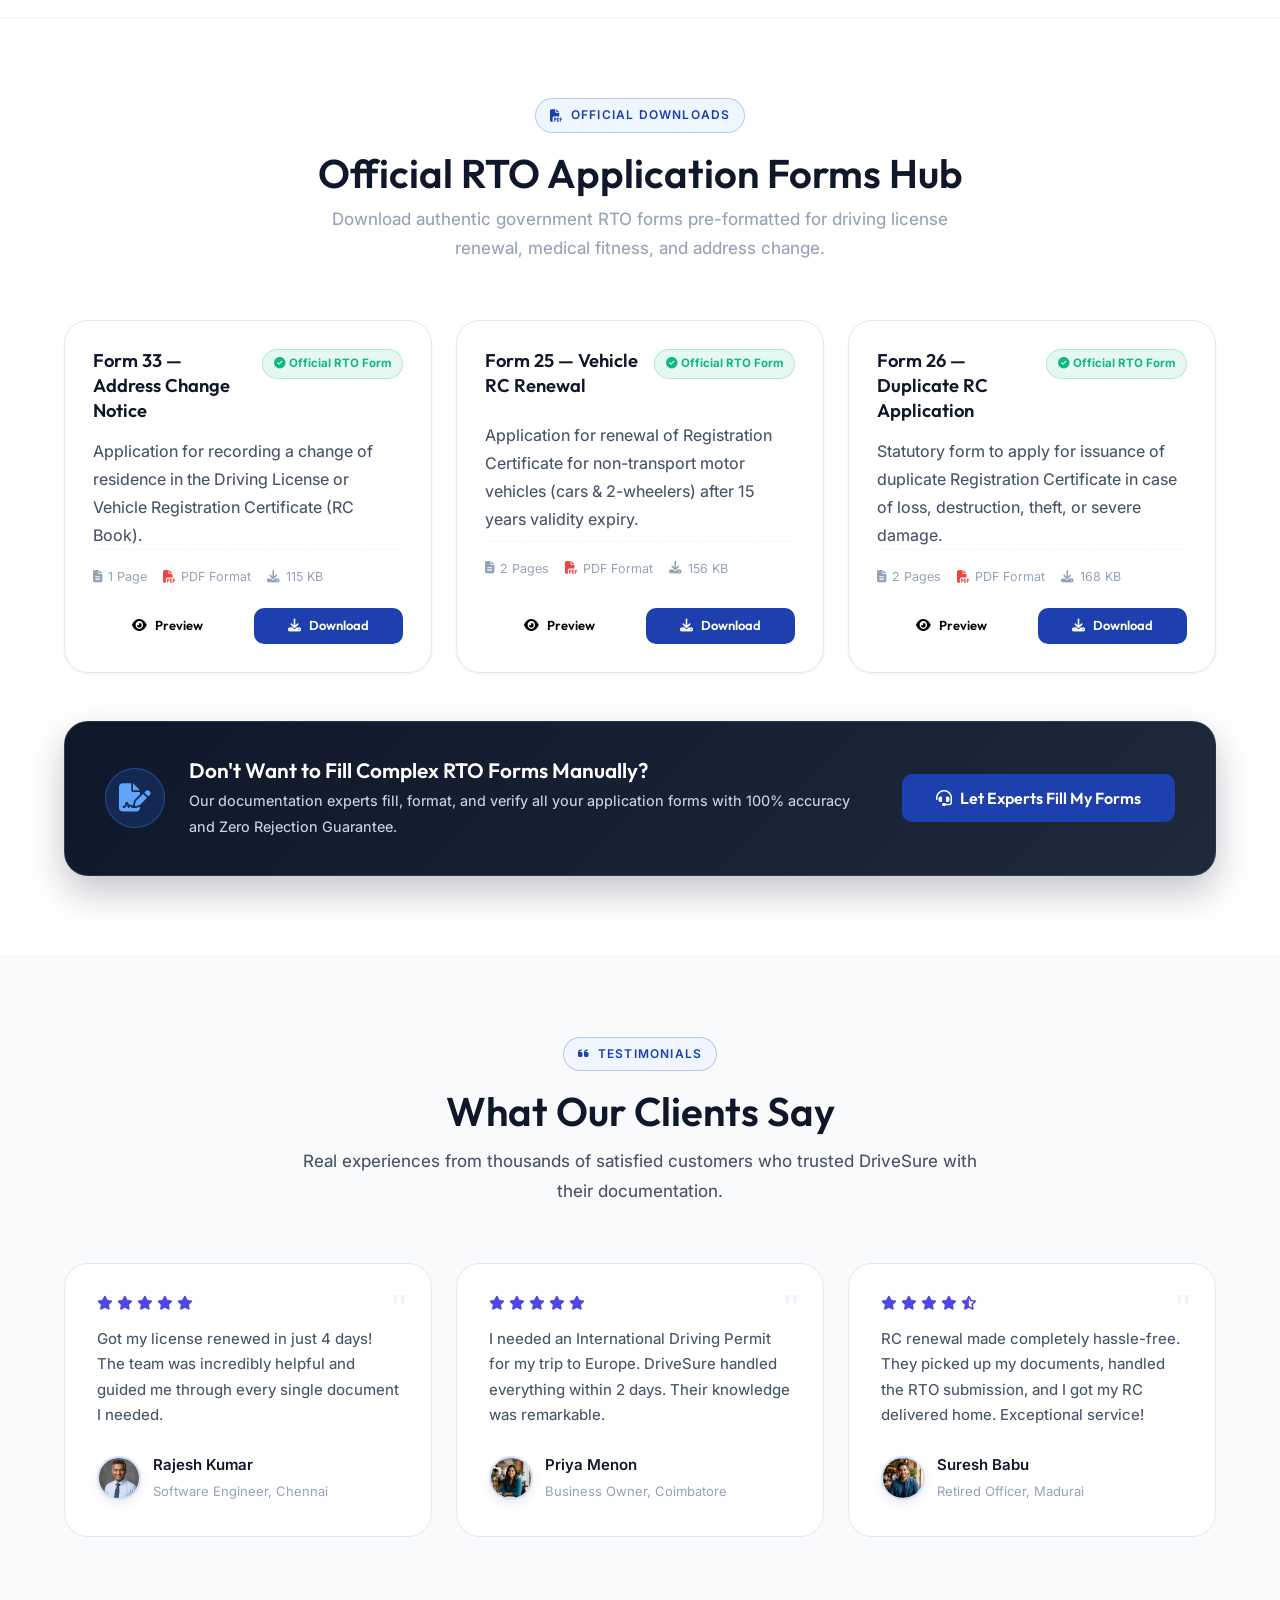
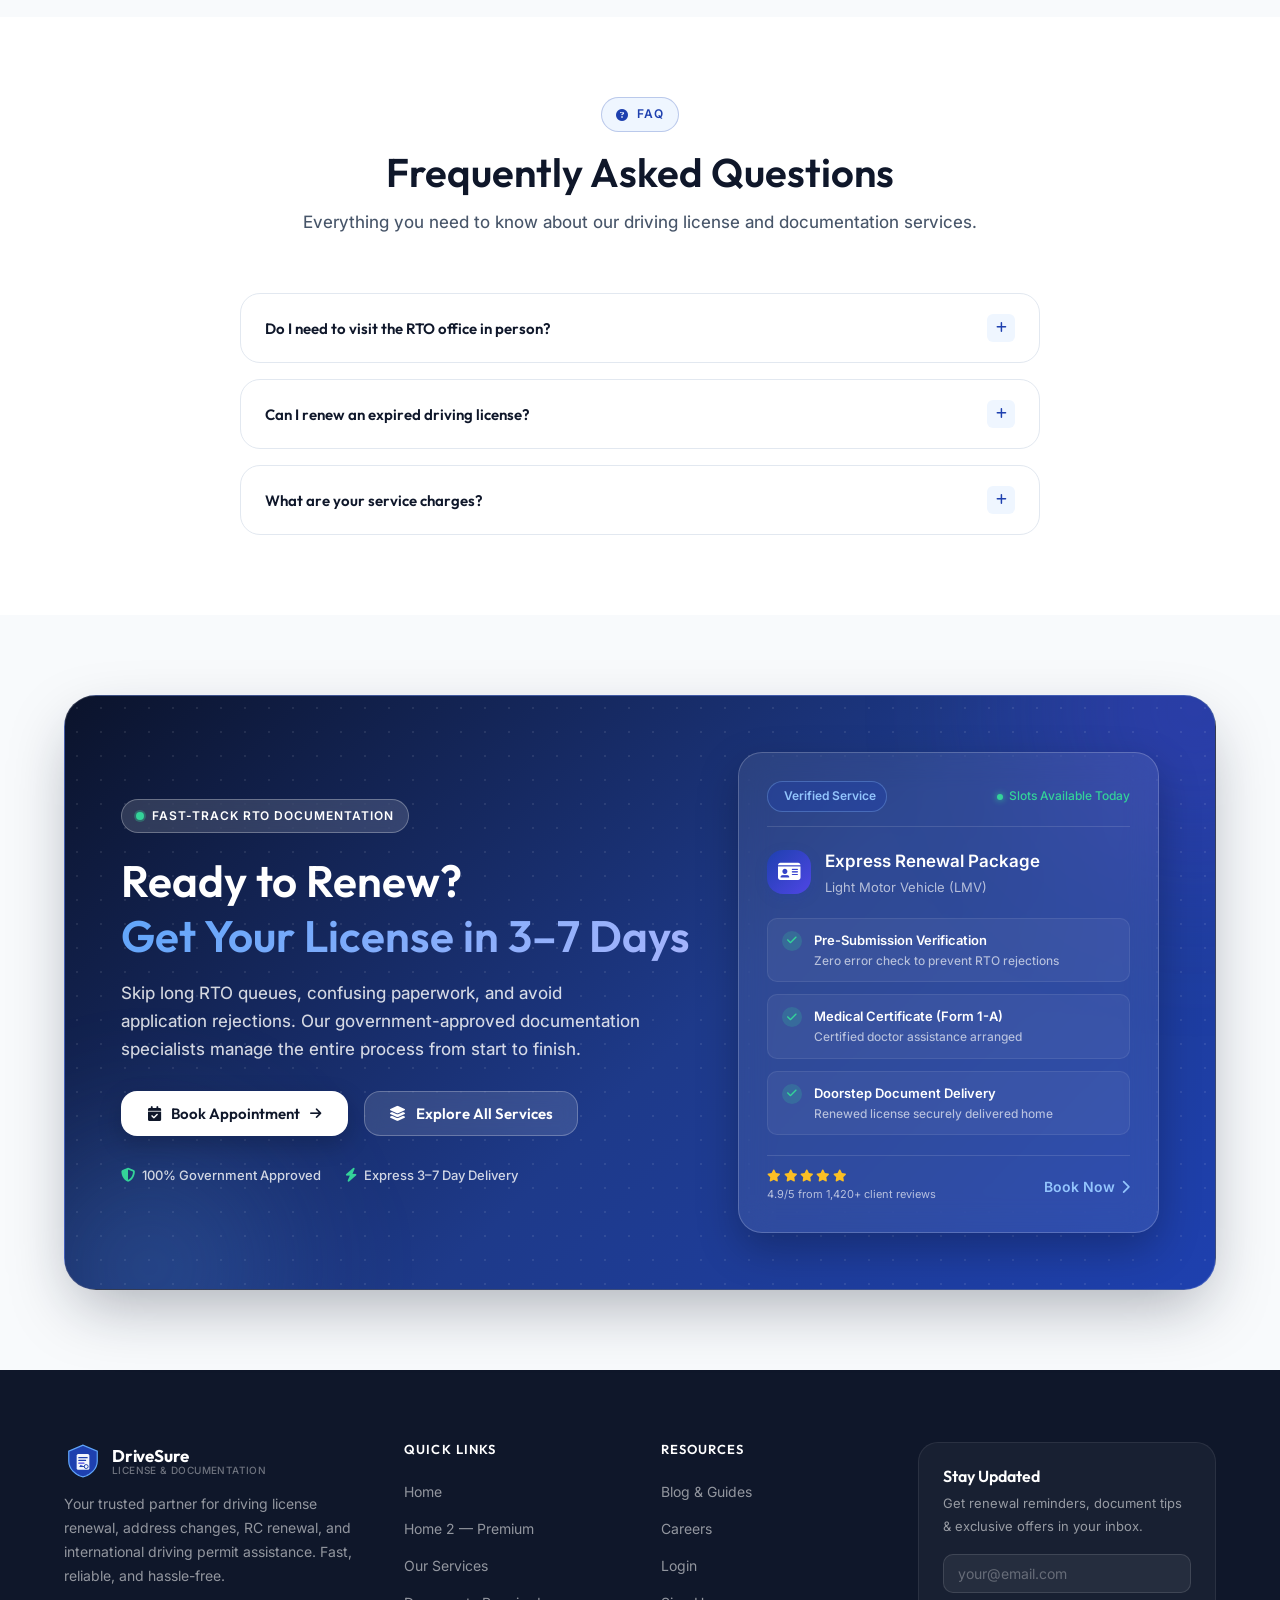
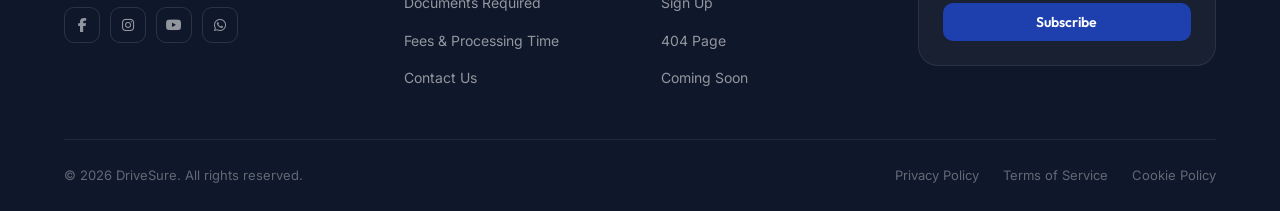
==== commit bfa364df: "feat: add new image assets and update HTML templates with dedicated styles and imagery" ====
--- a/index.html
+++ b/index.html
@@ -24,7 +24,7 @@
         <!-- SLIDE 1: Driving License Renewal -->
         <div class="hero-slide active" data-slide="0">
             <div class="hero-slide-bg">
-                <img src="assets/images/hero-main.jpg" alt="Driving license renewal office background" aria-hidden="true" loading="eager">
+                <img src="assets/images/index-hero-slide1.jpg" alt="Driving license renewal service office background" aria-hidden="true" loading="eager">
                 <div class="hero-slide-overlay"></div>
             </div>
             <div class="hero-main-grid container">
@@ -60,7 +60,7 @@
         <!-- SLIDE 2: International Permit & Address Change -->
         <div class="hero-slide" data-slide="1">
             <div class="hero-slide-bg">
-                <img src="assets/images/service-idp.jpg" alt="International Driving Permit background" aria-hidden="true" loading="lazy">
+                <img src="assets/images/index-hero-slide2.jpg" alt="International Driving Permit passport background" aria-hidden="true" loading="lazy">
                 <div class="hero-slide-overlay"></div>
             </div>
             <div class="hero-main-grid container">
@@ -96,7 +96,7 @@
         <!-- SLIDE 3: Vehicle RC Renewal & Doorstep Pickup -->
         <div class="hero-slide" data-slide="2">
             <div class="hero-slide-bg">
-                <img src="assets/images/service-rc.jpg" alt="Vehicle registration certificate renewal background" aria-hidden="true" loading="lazy">
+                <img src="assets/images/index-hero-slide3.jpg" alt="Vehicle registration certificate RC renewal background" aria-hidden="true" loading="lazy">
                 <div class="hero-slide-overlay"></div>
             </div>
             <div class="hero-main-grid container">
@@ -196,8 +196,9 @@
         <div class="services-grid-3-2 animate-on-scroll">
             <!-- Service 1 -->
             <div class="service-card-sm">
-                <div class="service-icon-wrap">
-                    <i class="fas fa-rotate"></i>
+                <div class="service-card-img-wrap">
+                    <img src="assets/images/service-thumb-renewal.jpg" alt="Driving license renewal service" loading="lazy">
+                    <div class="service-icon-badge"><i class="fas fa-rotate"></i></div>
                 </div>
                 <h3>License Renewal</h3>
                 <p>Hassle-free driving license renewal for light and heavy vehicle categories. We handle the entire process.</p>
@@ -205,8 +206,9 @@
             </div>
             <!-- Service 2 -->
             <div class="service-card-sm">
-                <div class="service-icon-wrap">
-                    <i class="fas fa-location-dot"></i>
+                <div class="service-card-img-wrap">
+                    <img src="assets/images/service-thumb-address.jpg" alt="Address Change on driving license" loading="lazy">
+                    <div class="service-icon-badge"><i class="fas fa-location-dot"></i></div>
                 </div>
                 <h3>Address Change</h3>
                 <p>Update your address on your driving license quickly and correctly with full documentation support.</p>
@@ -214,8 +216,9 @@
             </div>
             <!-- Service 3 -->
             <div class="service-card-sm">
-                <div class="service-icon-wrap">
-                    <i class="fas fa-car"></i>
+                <div class="service-card-img-wrap">
+                    <img src="assets/images/service-thumb-rc.jpg" alt="Vehicle RC Renewal service" loading="lazy">
+                    <div class="service-icon-badge"><i class="fas fa-car"></i></div>
                 </div>
                 <h3>RC Renewal</h3>
                 <p>Registration Certificate renewal for all vehicle types. Timely reminders and complete document assistance.</p>
@@ -223,8 +226,9 @@
             </div>
             <!-- Service 4 -->
             <div class="service-card-sm">
-                <div class="service-icon-wrap">
-                    <i class="fas fa-earth-americas"></i>
+                <div class="service-card-img-wrap">
+                    <img src="assets/images/service-thumb-idp.jpg" alt="International Driving Permit IDP assistance" loading="lazy">
+                    <div class="service-icon-badge"><i class="fas fa-earth-americas"></i></div>
                 </div>
                 <h3>International DL Permit</h3>
                 <p>Planning to drive abroad? We assist with International Driving Permit (IDP) applications and translations.</p>
@@ -232,8 +236,9 @@
             </div>
             <!-- Service 5 -->
             <div class="service-card-sm">
-                <div class="service-icon-wrap">
-                    <i class="fas fa-file-pen"></i>
+                <div class="service-card-img-wrap">
+                    <img src="assets/images/service-thumb-verification.jpg" alt="Document Verification and RTO review" loading="lazy">
+                    <div class="service-icon-badge"><i class="fas fa-file-pen"></i></div>
                 </div>
                 <h3>Document Verification</h3>
                 <p>Pre-submission document review to ensure error-free applications and avoid rejections at the RTO.</p>
@@ -362,69 +367,100 @@
                 </div>
             </div>
 </section>
-
-<!-- ========== NEW SECTION 1: INSTANT FEE & DOCUMENT CALCULATOR ========== -->
-<section class="calc-section">
+<!-- ========== OFFICIAL RTO FORMS & DOCUMENT DOWNLOAD HUB ========== -->
+<section class="rto-forms-hub-section" id="forms-hub">
     <div class="container">
-        <div class="section-header animate-on-scroll">
-            <div class="section-label"><i class="fas fa-calculator"></i> Instant Estimator</div>
-            <h2>Calculate Fees & Required Documents</h2>
-            <p>Select your service details below to instantly view government RTO fees, service timeline, and document checklists.</p>
-        </div>
-
-        <div class="calc-wrapper animate-on-scroll">
-            <div class="calc-options-group">
-                <div>
-                    <div class="calc-group-title">1. Select Service Type</div>
-                    <div class="calc-pills" id="calc-service-pills">
-                        <button class="calc-pill active" onclick="updateCalculator('renewal', this)"><i class="fas fa-rotate"></i> DL Renewal</button>
-                        <button class="calc-pill" onclick="updateCalculator('address', this)"><i class="fas fa-location-dot"></i> Address Change</button>
-                        <button class="calc-pill" onclick="updateCalculator('idp', this)"><i class="fas fa-globe"></i> International DL (IDP)</button>
-                        <button class="calc-pill" onclick="updateCalculator('rc', this)"><i class="fas fa-car"></i> Vehicle RC Renewal</button>
-                    </div>
-                </div>
-
-                <div>
-                    <div class="calc-group-title">2. Select Vehicle Category</div>
-                    <div class="calc-pills" id="calc-vehicle-pills">
-                        <button class="calc-pill active" onclick="updateVehicleCategory('mcwg', this)"><i class="fas fa-motorcycle"></i> Two Wheeler (MCWG)</button>
-                        <button class="calc-pill" onclick="updateVehicleCategory('lmv', this)"><i class="fas fa-car-side"></i> Four Wheeler (LMV)</button>
-                        <button class="calc-pill" onclick="updateVehicleCategory('commercial', this)"><i class="fas fa-truck"></i> Commercial / Heavy</button>
-                    </div>
-                </div>
-
-                <div>
-                    <div class="calc-group-title">3. Expiry Status</div>
-                    <div class="calc-pills">
-                        <button class="calc-pill active" onclick="updateExpiryStatus('normal', this)"><i class="fas fa-clock"></i> Expired &lt; 1 Year</button>
-                        <button class="calc-pill" onclick="updateExpiryStatus('grace', this)"><i class="fas fa-circle-exclamation"></i> Expired &gt; 1 Year (+ Grace Fee)</button>
-                    </div>
-                </div>
-            </div>
-
-            <div class="calc-result-card">
-                <div class="calc-result-header">
-                    <div>
-                        <span style="font-size:0.8125rem;color:#94a3b8;font-weight:600;display:block;margin-bottom:0.3rem;">ESTIMATED TOTAL FEE</span>
-                        <div class="calc-result-price" id="calc-total-price">₹750</div>
-                    </div>
-                    <div class="calc-result-turnaround" id="calc-turnaround-badge">
-                        <i class="fas fa-bolt"></i> 3–5 Working Days
-                    </div>
-                </div>
-
-                <span style="font-size:0.8125rem;color:#94a3b8;font-weight:600;display:block;margin-bottom:0.75rem;">MANDATORY DOCUMENTS REQUIRED:</span>
-                <div class="calc-docs-list" id="calc-docs-list">
-                    <div class="calc-doc-item"><i class="fas fa-circle-check"></i> Original Driving License & Copy</div>
-                    <div class="calc-doc-item"><i class="fas fa-circle-check"></i> Form 9 Application for Renewal</div>
-                    <div class="calc-doc-item"><i class="fas fa-circle-check"></i> Form 1-A Medical Fitness Certificate</div>
-                    <div class="calc-doc-item"><i class="fas fa-circle-check"></i> Aadhaar Card Address Proof</div>
-                </div>
-
-                <a href="contact.html" class="btn btn-primary w-full" style="justify-content:center;margin-top:0.5rem;">
-                    <i class="fas fa-arrow-right"></i> Book Appointment for This Package
-                </a>
-            </div>
+        <div class="section-header text-center animate-on-scroll">
+            <div class="section-label"><i class="fas fa-file-pdf"></i> Official Downloads</div>
+            <h2>Official RTO Application Forms Hub</h2>
+            <p style="color:var(--text-muted);margin-top:0.5rem;max-width:640px;margin-left:auto;margin-right:auto;">
+                Download authentic government RTO forms pre-formatted for driving license renewal, medical fitness, and address change.
+            </p>
+        </div>
+
+        <!-- Forms Cards Grid (3 Cards: Form 33, Form 25, Form 26) -->
+        <div class="forms-cards-grid animate-on-scroll">
+            <!-- Form 33 -->
+            <div class="form-card">
+                <div class="form-card-top">
+                    <h3 class="form-card-title">Form 33 — Address Change Notice</h3>
+                    <span class="form-card-badge"><i class="fas fa-check-circle"></i> Official RTO Form</span>
+                </div>
+                <p class="form-card-desc">Application for recording a change of residence in the Driving License or Vehicle Registration Certificate (RC Book).</p>
+                <div class="form-card-meta">
+                    <span><i class="fas fa-file-lines"></i> 1 Page</span>
+                    <span><i class="fas fa-file-pdf" style="color:#ef4444;"></i> PDF Format</span>
+                    <span><i class="fas fa-download"></i> 115 KB</span>
+                </div>
+                <div class="form-card-actions">
+                    <button class="btn btn-outline btn-sm" onclick="previewRtoForm('Form 33 — Address Change Notice', 'Form 33 is used to notify the RTO about new permanent/present residential address changes along with supporting address proof (Aadhaar, Passport, Utility Bill).')">
+                        <i class="fas fa-eye"></i> Preview
+                    </button>
+                    <a href="assets/forms/Form-33-Address-Change.pdf" download="Form-33-Address-Change.pdf" class="btn btn-primary btn-sm">
+                        <i class="fas fa-download"></i> Download
+                    </a>
+                </div>
+            </div>
+
+            <!-- Form 25 -->
+            <div class="form-card">
+                <div class="form-card-top">
+                    <h3 class="form-card-title">Form 25 — Vehicle RC Renewal</h3>
+                    <span class="form-card-badge"><i class="fas fa-check-circle"></i> Official RTO Form</span>
+                </div>
+                <p class="form-card-desc">Application for renewal of Registration Certificate for non-transport motor vehicles (cars & 2-wheelers) after 15 years validity expiry.</p>
+                <div class="form-card-meta">
+                    <span><i class="fas fa-file-lines"></i> 2 Pages</span>
+                    <span><i class="fas fa-file-pdf" style="color:#ef4444;"></i> PDF Format</span>
+                    <span><i class="fas fa-download"></i> 156 KB</span>
+                </div>
+                <div class="form-card-actions">
+                    <button class="btn btn-outline btn-sm" onclick="previewRtoForm('Form 25 — Vehicle RC Renewal Application', 'Form 25 is submitted for fitness re-inspection and RC renewal of private vehicles older than 15 years.')">
+                        <i class="fas fa-eye"></i> Preview
+                    </button>
+                    <a href="assets/forms/Form-25-RC-Renewal.pdf" download="Form-25-RC-Renewal.pdf" class="btn btn-primary btn-sm">
+                        <i class="fas fa-download"></i> Download
+                    </a>
+                </div>
+            </div>
+
+            <!-- Form 26 -->
+            <div class="form-card">
+                <div class="form-card-top">
+                    <h3 class="form-card-title">Form 26 — Duplicate RC Application</h3>
+                    <span class="form-card-badge"><i class="fas fa-check-circle"></i> Official RTO Form</span>
+                </div>
+                <p class="form-card-desc">Statutory form to apply for issuance of duplicate Registration Certificate in case of loss, destruction, theft, or severe damage.</p>
+                <div class="form-card-meta">
+                    <span><i class="fas fa-file-lines"></i> 2 Pages</span>
+                    <span><i class="fas fa-file-pdf" style="color:#ef4444;"></i> PDF Format</span>
+                    <span><i class="fas fa-download"></i> 168 KB</span>
+                </div>
+                <div class="form-card-actions">
+                    <button class="btn btn-outline btn-sm" onclick="previewRtoForm('Form 26 — Application for Duplicate RC', 'Form 26 is used alongside police FIR or lost report acknowledgment to issue a duplicate smart card RC.')">
+                        <i class="fas fa-eye"></i> Preview
+                    </button>
+                    <a href="assets/forms/Form-26-Duplicate-RC.pdf" download="Form-26-Duplicate-RC.pdf" class="btn btn-primary btn-sm">
+                        <i class="fas fa-download"></i> Download
+                    </a>
+                </div>
+            </div>
+        </div>
+
+        <!-- Help Callout Banner -->
+        <div class="forms-help-banner animate-on-scroll">
+            <div class="forms-help-content">
+                <div class="forms-help-icon">
+                    <i class="fas fa-file-signature"></i>
+                </div>
+                <div class="forms-help-text">
+                    <h4>Don't Want to Fill Complex RTO Forms Manually?</h4>
+                    <p>Our documentation experts fill, format, and verify all your application forms with 100% accuracy and Zero Rejection Guarantee.</p>
+                </div>
+            </div>
+            <a href="contact.html" class="btn btn-primary btn-lg" style="white-space:nowrap;">
+                <i class="fas fa-headset"></i> Let Experts Fill My Forms
+            </a>
         </div>
     </div>
 </section>
@@ -447,9 +483,7 @@
                 </div>
                 <p class="testimonial-text">Got my license renewed in just 4 days! The team was incredibly helpful and guided me through every single document I needed.</p>
                 <div class="testimonial-author">
-                    <div style="width:44px;height:44px;border-radius:50%;background:var(--primary-light);display:flex;align-items:center;justify-content:center;flex-shrink:0;">
-                        <i class="fas fa-user" style="color:var(--primary);font-size:1.125rem;"></i>
-                    </div>
+                    <img src="assets/images/profile/rider-rajesh.png" alt="Rajesh Kumar" class="testimonial-avatar-img" loading="lazy">
                     <div>
                         <span class="testimonial-name">Rajesh Kumar</span>
                         <span class="testimonial-role">Software Engineer, Chennai</span>
@@ -464,9 +498,7 @@
                 </div>
                 <p class="testimonial-text">I needed an International Driving Permit for my trip to Europe. DriveSure handled everything within 2 days. Their knowledge was remarkable.</p>
                 <div class="testimonial-author">
-                    <div style="width:44px;height:44px;border-radius:50%;background:var(--secondary-light);display:flex;align-items:center;justify-content:center;flex-shrink:0;">
-                        <i class="fas fa-user" style="color:var(--secondary);font-size:1.125rem;"></i>
-                    </div>
+                    <img src="assets/images/profile/rider-anita.png" alt="Priya Menon" class="testimonial-avatar-img" loading="lazy">
                     <div>
                         <span class="testimonial-name">Priya Menon</span>
                         <span class="testimonial-role">Business Owner, Coimbatore</span>
@@ -481,9 +513,7 @@
                 </div>
                 <p class="testimonial-text">RC renewal made completely hassle-free. They picked up my documents, handled the RTO submission, and I got my RC delivered home. Exceptional service!</p>
                 <div class="testimonial-author">
-                    <div style="width:44px;height:44px;border-radius:50%;background:var(--primary-light);display:flex;align-items:center;justify-content:center;flex-shrink:0;">
-                        <i class="fas fa-user" style="color:var(--primary);font-size:1.125rem;"></i>
-                    </div>
+                    <img src="assets/images/profile/rider-suresh.png" alt="Suresh Babu" class="testimonial-avatar-img" loading="lazy">
                     <div>
                         <span class="testimonial-name">Suresh Babu</span>
                         <span class="testimonial-role">Retired Officer, Madurai</span>
--- a/style.css
+++ b/style.css
@@ -1436,7 +1436,7 @@
     background: var(--bg-card);
     border: 1px solid var(--border-default);
     border-radius: var(--radius-2xl);
-    padding: 2.25rem 1.75rem;
+    padding: 1.25rem 1.25rem 1.75rem;
     display: flex;
     flex-direction: column;
     transition: var(--transition-smooth);
@@ -1460,6 +1460,45 @@
     box-shadow: var(--shadow-card-hover);
     transform: translateY(-6px);
     border-color: var(--primary-glow);
+}
+
+.service-card-img-wrap {
+    position: relative;
+    width: 100%;
+    height: 155px;
+    border-radius: var(--radius-xl);
+    overflow: hidden;
+    margin-bottom: 1.25rem;
+    background: var(--bg-surface);
+    box-shadow: 0 4px 14px rgba(15, 23, 42, 0.08);
+}
+.service-card-img-wrap img {
+    width: 100%;
+    height: 100%;
+    object-fit: cover;
+    transition: transform 0.4s ease;
+}
+.service-card-sm:hover .service-card-img-wrap img {
+    transform: scale(1.05);
+}
+
+.service-icon-badge {
+    position: absolute;
+    bottom: 0.75rem;
+    left: 0.75rem;
+    width: 38px;
+    height: 38px;
+    background: rgba(15, 23, 42, 0.82);
+    backdrop-filter: blur(10px);
+    -webkit-backdrop-filter: blur(10px);
+    border: 1px solid rgba(255, 255, 255, 0.22);
+    border-radius: var(--radius-md);
+    display: flex;
+    align-items: center;
+    justify-content: center;
+    color: #FFFFFF;
+    font-size: 0.95rem;
+    box-shadow: 0 4px 12px rgba(0, 0, 0, 0.3);
 }
 
 .service-icon-wrap {
@@ -1931,12 +1970,15 @@
     align-items: center;
     gap: 0.75rem;
 }
-.testimonial-avatar {
+.testimonial-avatar,
+.testimonial-avatar-img {
     width: 44px;
     height: 44px;
     border-radius: 50%;
     object-fit: cover;
     flex-shrink: 0;
+    border: 2px solid rgba(37, 99, 235, 0.2);
+    box-shadow: 0 4px 10px rgba(0, 0, 0, 0.08);
 }
 .testimonial-name {
     font-weight: 600;
@@ -3857,6 +3899,14 @@
     justify-content: center;
     flex-shrink: 0;
     font-size: 1.1rem;
+    overflow: hidden;
+}
+
+.author-avatar-badge img {
+    width: 100%;
+    height: 100%;
+    object-fit: cover;
+    border-radius: 50%;
 }
 
 .author-avatar-badge.primary {
@@ -5944,40 +5994,135 @@
 }
 
 .calc-result-card {
-    background: linear-gradient(145deg, #0f172a 0%, #1e293b 100%);
-    border: 1px solid rgba(255, 255, 255, 0.12);
+    background: linear-gradient(145deg, var(--bg-card) 0%, rgba(37, 99, 235, 0.04) 100%);
+    border: 1.5px solid var(--border-default);
     border-radius: var(--radius-2xl);
     padding: 2.25rem;
-    color: #ffffff;
-    box-shadow: 0 20px 45px rgba(0, 0, 0, 0.4);
-    position: relative;
+    color: var(--text-body);
+    box-shadow: 0 16px 36px rgba(37, 99, 235, 0.08);
+    position: relative;
+    display: flex;
+    flex-direction: column;
+    justify-content: space-between;
+    transition: var(--transition-base);
 }
 
 .calc-result-header {
     display: flex;
-    justify-content: space-between;
-    align-items: flex-start;
-    border-bottom: 1px solid rgba(255, 255, 255, 0.1);
-    padding-bottom: 1.25rem;
+    flex-direction: column;
+    gap: 0.35rem;
     margin-bottom: 1.5rem;
+}
+
+.calc-result-header h3,
+#calcServiceTitle {
+    font-size: 1.35rem;
+    font-weight: 800;
+    color: var(--text-heading);
+    margin: 0;
+}
+
+.calc-result-badge {
+    display: inline-flex;
+    align-items: center;
+    gap: 0.35rem;
+    font-size: 0.75rem;
+    font-weight: 700;
+    color: #16a34a;
+    background: rgba(22, 163, 74, 0.1);
+    padding: 0.25rem 0.65rem;
+    border-radius: 20px;
+    width: fit-content;
+    border: 1px solid rgba(22, 163, 74, 0.25);
+}
+
+.calc-metrics-row {
+    display: flex;
+    flex-direction: column;
+    gap: 1rem;
+    margin-bottom: 1.5rem;
+}
+
+.calc-metric-item {
+    display: flex;
+    align-items: center;
+    gap: 1rem;
+    background: var(--bg-surface);
+    border: 1px solid var(--border-default);
+    padding: 0.9rem 1.15rem;
+    border-radius: var(--radius-xl);
+    box-shadow: var(--shadow-sm);
+    transition: var(--transition-fast);
+}
+
+.calc-metric-item .metric-icon {
+    width: 42px;
+    height: 42px;
+    border-radius: 50%;
+    background: var(--primary-light);
+    color: var(--primary);
+    display: flex;
+    align-items: center;
+    justify-content: center;
+    font-size: 1.1rem;
+    flex-shrink: 0;
+}
+
+.metric-info {
+    display: flex;
+    flex-direction: column;
+}
+
+.metric-label {
+    font-size: 0.78125rem;
+    color: var(--text-muted);
+    font-weight: 600;
+}
+
+.metric-val {
+    font-size: 1.15rem;
+    font-weight: 800;
+    color: var(--text-heading);
+}
+
+.metric-val small {
+    color: var(--text-muted);
+    font-weight: 500;
+}
+
+.calc-docs-summary {
+    display: flex;
+    align-items: center;
+    gap: 0.65rem;
+    font-size: 0.85rem;
+    font-weight: 600;
+    color: #b45309;
+    background: rgba(245, 158, 11, 0.1);
+    border: 1px solid rgba(245, 158, 11, 0.28);
+    padding: 0.75rem 1rem;
+    border-radius: var(--radius-lg);
+}
+
+.calc-docs-summary i {
+    color: #d97706;
 }
 
 .calc-result-price {
     font-family: var(--font-heading);
     font-size: 2.5rem;
-    font-weight: 700;
-    color: #60A5FA;
+    font-weight: 800;
+    color: var(--primary);
     line-height: 1;
 }
 
 .calc-result-turnaround {
-    background: rgba(52, 211, 153, 0.15);
-    border: 1px solid rgba(52, 211, 153, 0.3);
-    color: #34D399;
+    background: rgba(22, 163, 74, 0.1);
+    border: 1px solid rgba(22, 163, 74, 0.25);
+    color: #16a34a;
     padding: 0.35rem 0.85rem;
     border-radius: var(--radius-full);
     font-size: 0.75rem;
-    font-weight: 600;
+    font-weight: 700;
     display: inline-flex;
     align-items: center;
     gap: 0.4rem;
@@ -5995,12 +6140,81 @@
     align-items: center;
     gap: 0.6rem;
     font-size: 0.875rem;
-    color: #cbd5e1;
+    color: var(--text-body);
 }
 
 .calc-doc-item i {
-    color: #60A5FA;
-    font-size: 0.8rem;
+    color: var(--primary);
+    font-size: 0.85rem;
+}
+
+/* Dark Mode Overrides for Calculator Result Card */
+.dark .calc-result-card {
+    background: linear-gradient(145deg, #0f172a 0%, #1e293b 100%);
+    border-color: rgba(255, 255, 255, 0.15);
+    color: #ffffff;
+    box-shadow: 0 20px 45px rgba(0, 0, 0, 0.4);
+}
+
+.dark .calc-result-header h3,
+.dark #calcServiceTitle {
+    color: #ffffff !important;
+}
+
+.dark .calc-result-badge {
+    color: #4ade80 !important;
+    background: rgba(74, 222, 128, 0.15) !important;
+    border-color: rgba(74, 222, 128, 0.3) !important;
+}
+
+.dark .calc-metric-item {
+    background: rgba(255, 255, 255, 0.05) !important;
+    border-color: rgba(255, 255, 255, 0.1) !important;
+}
+
+.dark .calc-metric-item .metric-icon {
+    background: rgba(37, 99, 235, 0.2) !important;
+    color: #60a5fa !important;
+}
+
+.dark .metric-label {
+    color: #94a3b8 !important;
+}
+
+.dark .metric-val {
+    color: #f8fafc !important;
+}
+
+.dark .metric-val small {
+    color: #94a3b8 !important;
+}
+
+.dark .calc-docs-summary {
+    color: #fef08a !important;
+    background: rgba(245, 158, 11, 0.18) !important;
+    border-color: rgba(245, 158, 11, 0.4) !important;
+}
+
+.dark .calc-docs-summary i {
+    color: #f59e0b !important;
+}
+
+.dark .calc-result-price {
+    color: #60a5fa !important;
+}
+
+.dark .calc-result-turnaround {
+    background: rgba(52, 211, 153, 0.15) !important;
+    border-color: rgba(52, 211, 153, 0.3) !important;
+    color: #34d399 !important;
+}
+
+.dark .calc-doc-item {
+    color: #cbd5e1 !important;
+}
+
+.dark .calc-doc-item i {
+    color: #60a5fa !important;
 }
 
 /* ================================================================
@@ -6190,9 +6404,206 @@
     .rto-network-grid { grid-template-columns: 1fr 1fr; }
 }
 
-@media (max-width: 576px) {
-    .tracker-search-box { flex-direction: column; }
-    .tracker-flow { grid-template-columns: 1fr; }
-    .rto-network-grid { grid-template-columns: 1fr; }
-}
-
+
+
+
+/* ================================================================
+   OFFICIAL RTO FORMS & DOCUMENT DOWNLOAD HUB SECTION
+================================================================ */
+.rto-forms-hub-section {
+    padding: 5rem 0;
+    background: var(--bg-surface);
+    position: relative;
+    border-top: 1px solid var(--border-light);
+    border-bottom: 1px solid var(--border-light);
+}
+
+.forms-hub-filters {
+    display: flex;
+    justify-content: center;
+    gap: 0.75rem;
+    flex-wrap: wrap;
+    margin-bottom: 2.5rem;
+}
+
+.forms-filter-btn {
+    padding: 0.6rem 1.25rem;
+    border-radius: var(--radius-full);
+    background: var(--bg-card);
+    border: 1px solid var(--border-default);
+    color: var(--text-body);
+    font-size: 0.875rem;
+    font-weight: 600;
+    cursor: pointer;
+    transition: var(--transition-base);
+    display: flex;
+    align-items: center;
+    gap: 0.5rem;
+}
+
+.forms-filter-btn:hover {
+    border-color: var(--primary);
+    color: var(--primary);
+    transform: translateY(-2px);
+}
+
+.forms-filter-btn.active {
+    background: var(--primary);
+    color: #ffffff;
+    border-color: var(--primary);
+    box-shadow: 0 4px 14px rgba(37, 99, 235, 0.3);
+}
+
+.forms-cards-grid {
+    display: grid;
+    grid-template-columns: repeat(auto-fit, minmax(320px, 1fr));
+    gap: 1.5rem;
+    margin-bottom: 3rem;
+}
+
+.form-card {
+    background: var(--bg-card);
+    border: 1px solid var(--border-default);
+    border-radius: var(--radius-2xl);
+    padding: 1.75rem;
+    transition: var(--transition-base);
+    display: flex;
+    flex-direction: column;
+    justify-content: space-between;
+    box-shadow: var(--shadow-sm);
+    position: relative;
+    overflow: hidden;
+}
+
+.form-card:hover {
+    transform: translateY(-5px);
+    border-color: var(--primary);
+    box-shadow: 0 16px 32px rgba(37, 99, 235, 0.12);
+}
+
+.form-card-top {
+    display: flex;
+    align-items: flex-start;
+    justify-content: space-between;
+    gap: 1rem;
+    margin-bottom: 0.85rem;
+}
+
+.form-card-badge {
+    font-size: 0.72rem;
+    font-weight: 700;
+    padding: 0.25rem 0.65rem;
+    border-radius: 20px;
+    background: rgba(16, 185, 129, 0.1);
+    color: #10b981;
+    border: 1px solid rgba(16, 185, 129, 0.25);
+    white-space: nowrap;
+    flex-shrink: 0;
+}
+
+.form-card-title {
+    font-size: 1.15rem;
+    font-weight: 800;
+    color: var(--text-heading);
+    margin: 0;
+    line-height: 1.35;
+}
+    margin-bottom: 0.5rem;
+}
+
+.form-card-desc {
+    font-size: 0.875rem;
+    color: var(--text-muted);
+    line-height: 1.5;
+    margin-bottom: 1.25rem;
+}
+
+.form-card-meta {
+    display: flex;
+    align-items: center;
+    gap: 1rem;
+    font-size: 0.78125rem;
+    color: var(--text-muted);
+    padding-top: 1rem;
+    border-top: 1px dashed var(--border-light);
+    margin-bottom: 1.25rem;
+}
+
+.form-card-meta span {
+    display: flex;
+    align-items: center;
+    gap: 0.35rem;
+}
+
+.form-card-actions {
+    display: flex;
+    gap: 0.75rem;
+}
+
+.form-card-actions .btn {
+    flex: 1;
+    padding: 0.6rem 0.75rem;
+    font-size: 0.8125rem;
+    justify-content: center;
+}
+
+/* Callout Banner */
+.forms-help-banner {
+    background: linear-gradient(135deg, #0f172a 0%, #1e293b 100%);
+    border-radius: var(--radius-2xl);
+    padding: 2.25rem 2.5rem;
+    color: #ffffff;
+    display: flex;
+    align-items: center;
+    justify-content: space-between;
+    gap: 2rem;
+    box-shadow: 0 16px 36px rgba(15, 23, 42, 0.25);
+    border: 1px solid rgba(255, 255, 255, 0.1);
+}
+
+.forms-help-content {
+    display: flex;
+    align-items: center;
+    gap: 1.5rem;
+}
+
+.forms-help-icon {
+    width: 60px;
+    height: 60px;
+    border-radius: 50%;
+    background: rgba(37, 99, 235, 0.2);
+    border: 1px solid rgba(59, 130, 246, 0.4);
+    color: #60a5fa;
+    display: flex;
+    align-items: center;
+    justify-content: center;
+    font-size: 1.75rem;
+    flex-shrink: 0;
+}
+
+.forms-help-text h4 {
+    font-size: 1.3rem;
+    font-weight: 700;
+    color: #ffffff;
+    margin-bottom: 0.35rem;
+}
+
+.forms-help-text p {
+    font-size: 0.9rem;
+    color: #cbd5e1;
+    margin: 0;
+}
+
+@media (max-width: 768px) {
+    .forms-help-banner {
+        flex-direction: column;
+        text-align: center;
+        align-items: center;
+    }
+    .forms-help-content {
+        flex-direction: column;
+        text-align: center;
+    }
+}
+
+
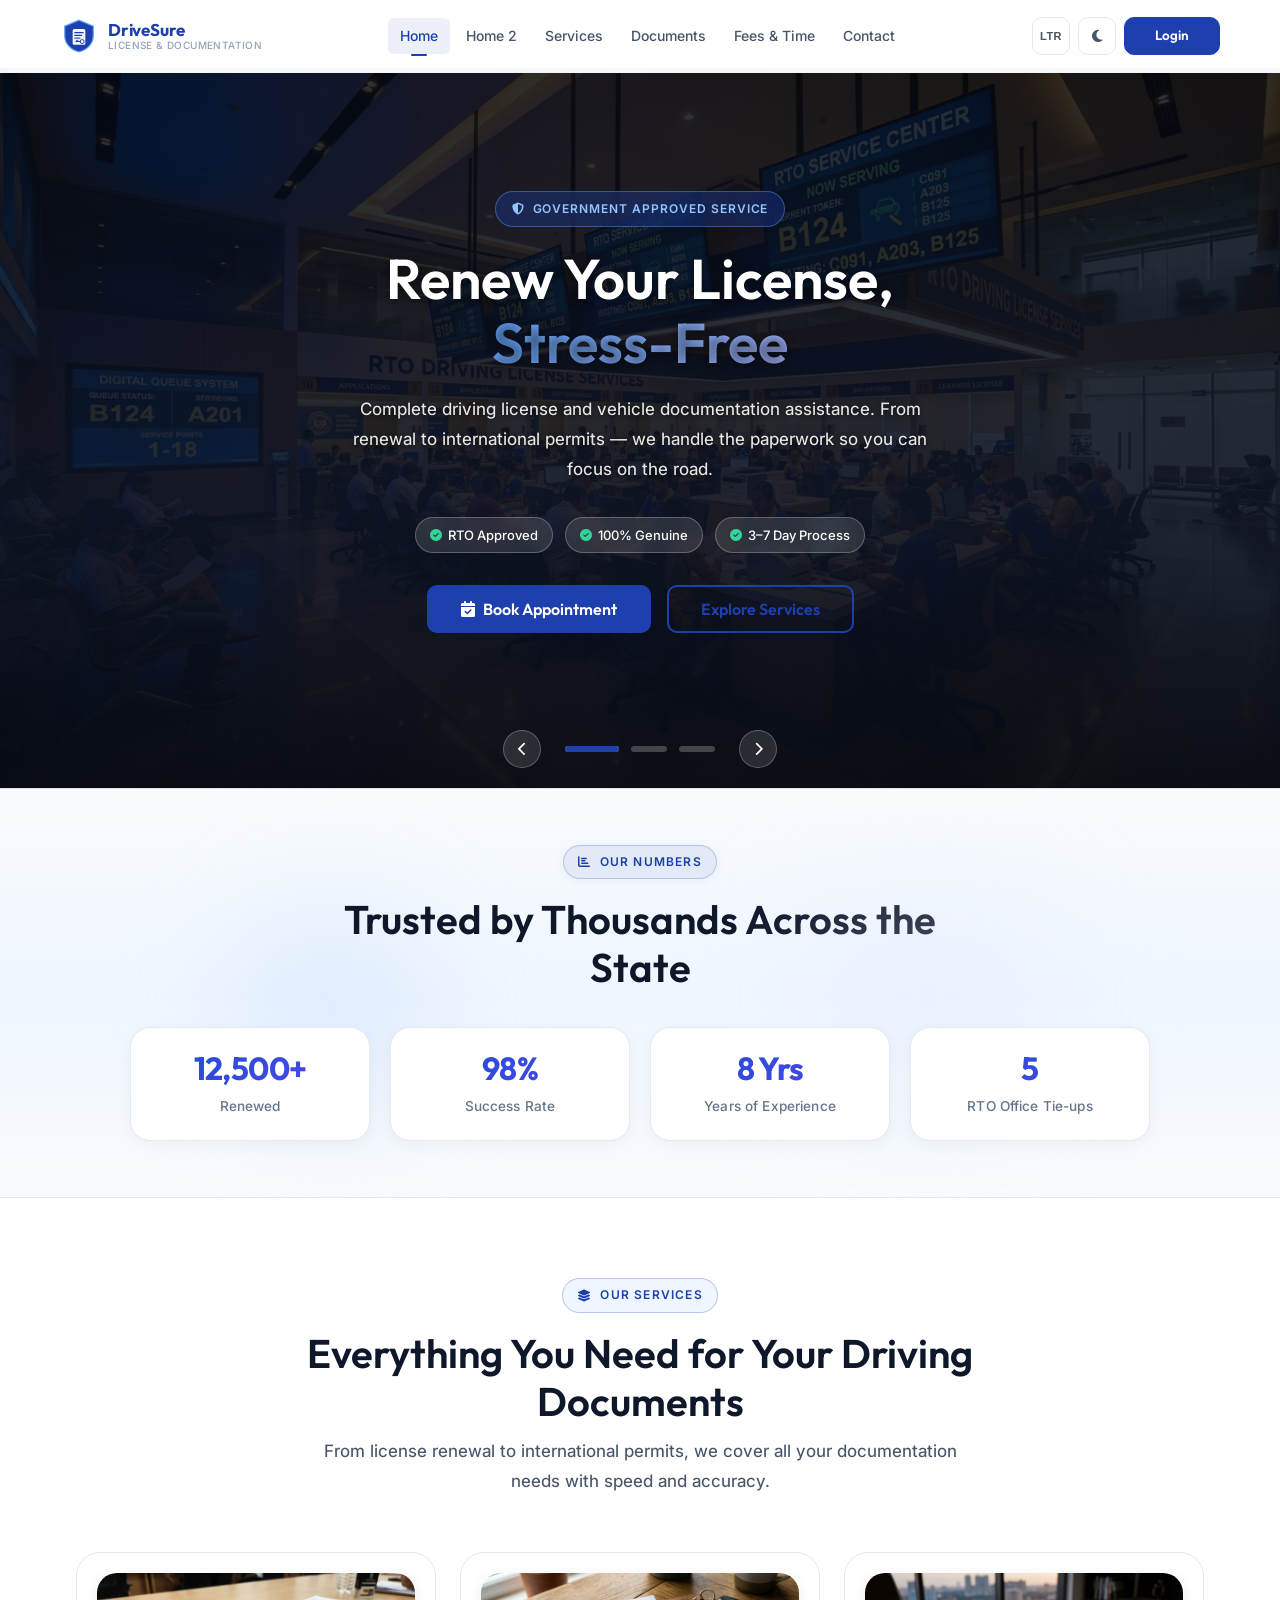
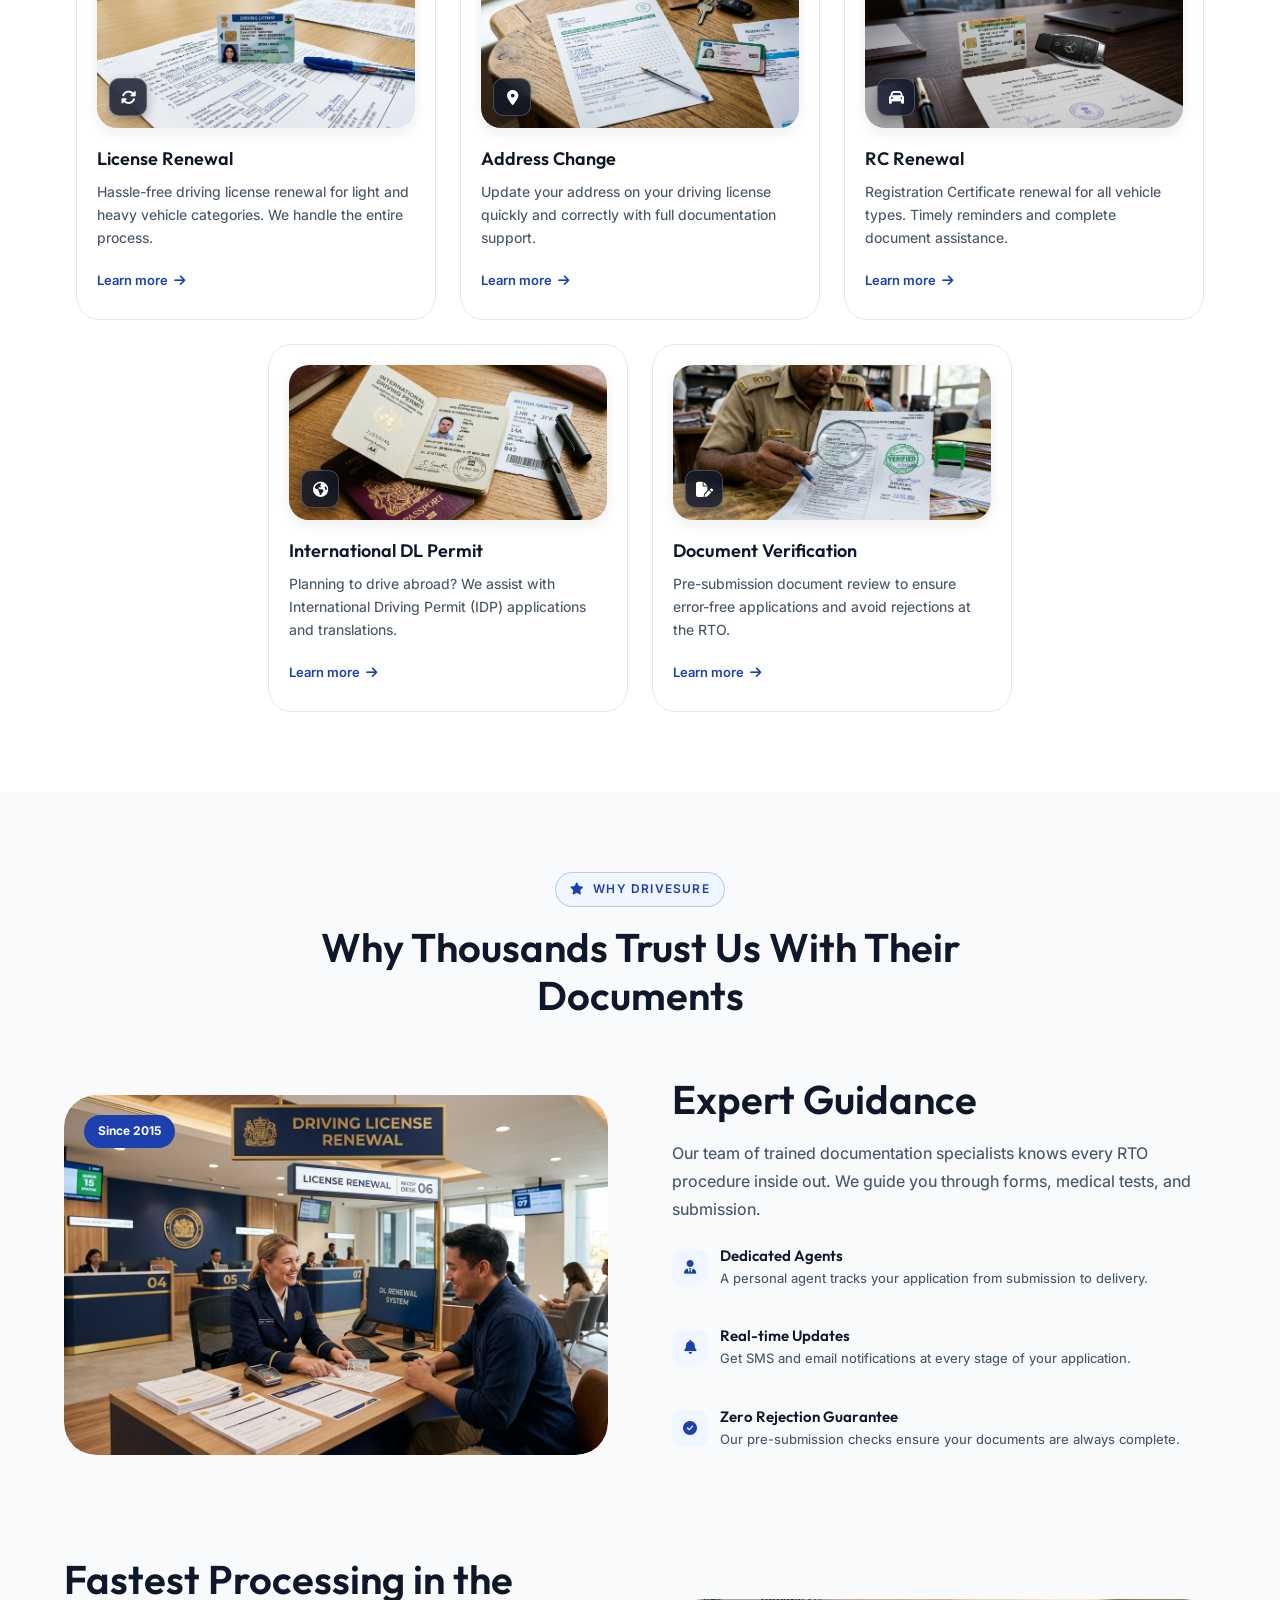
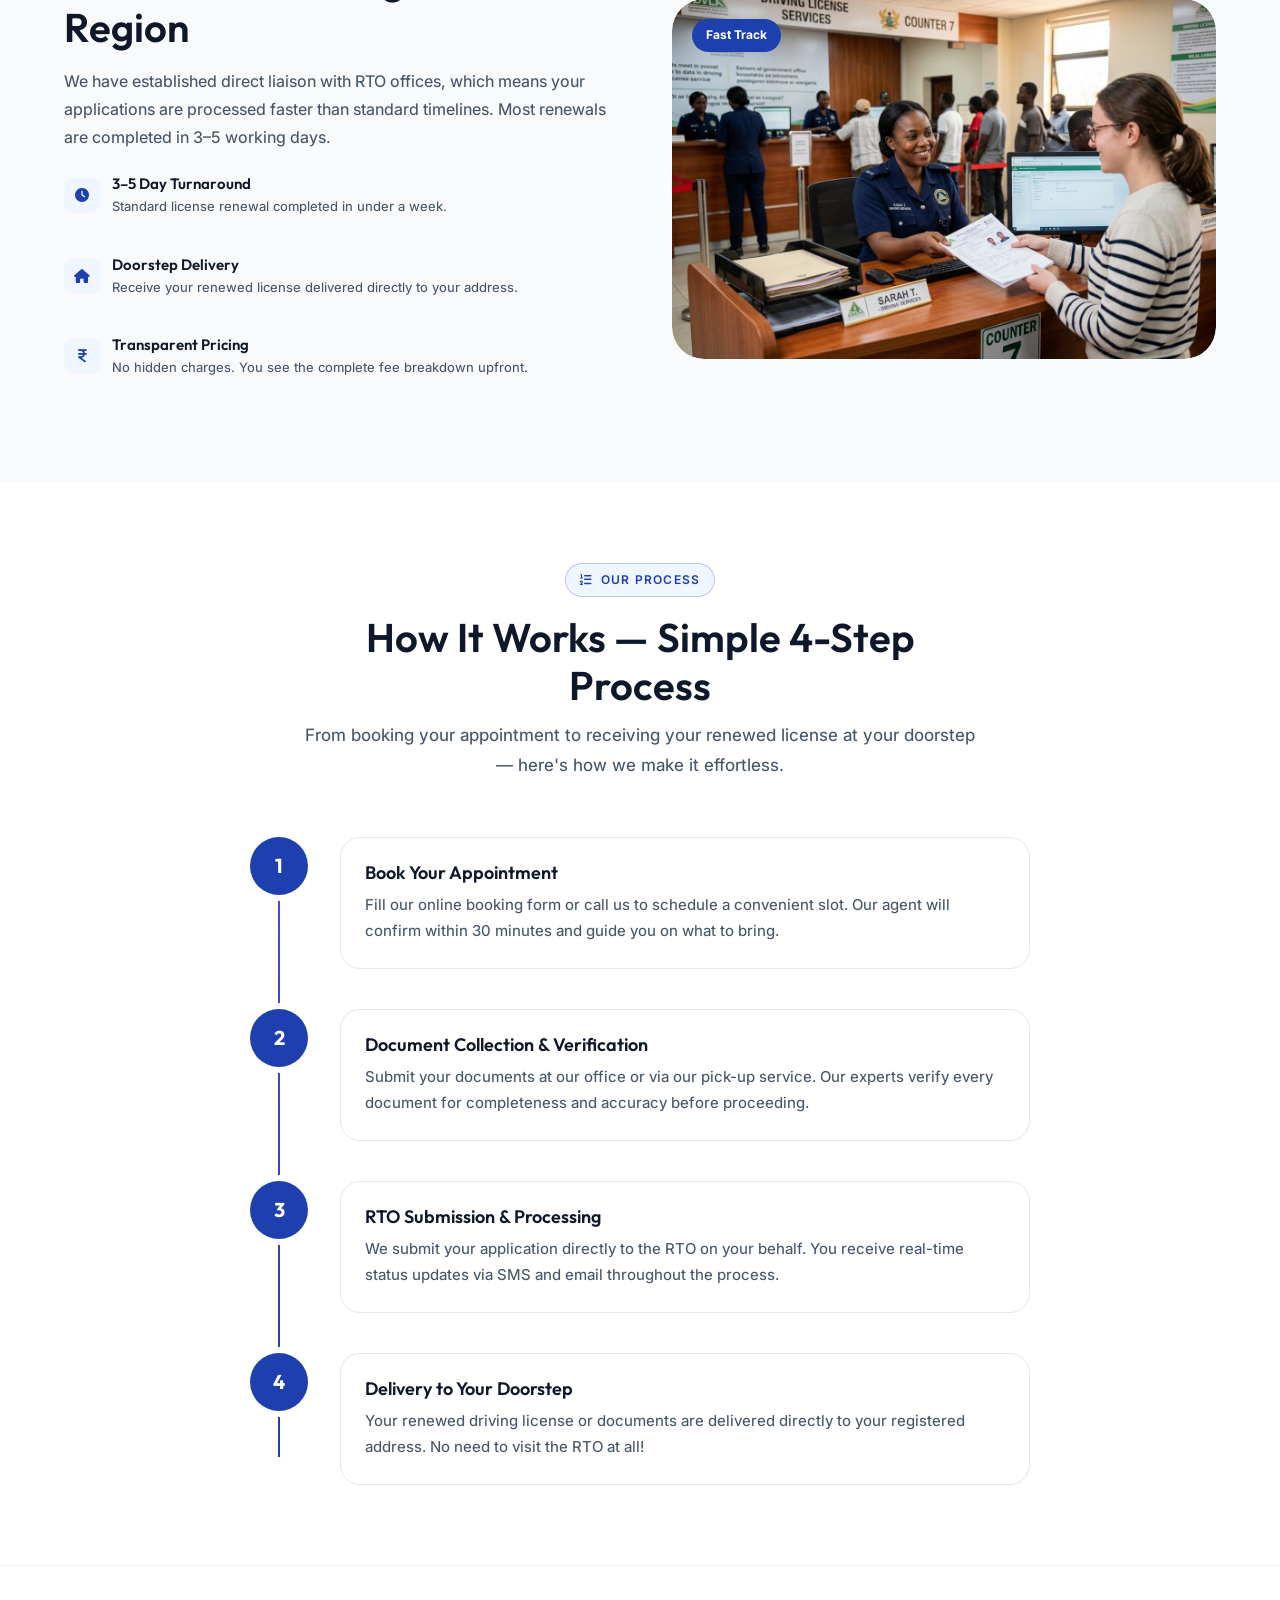
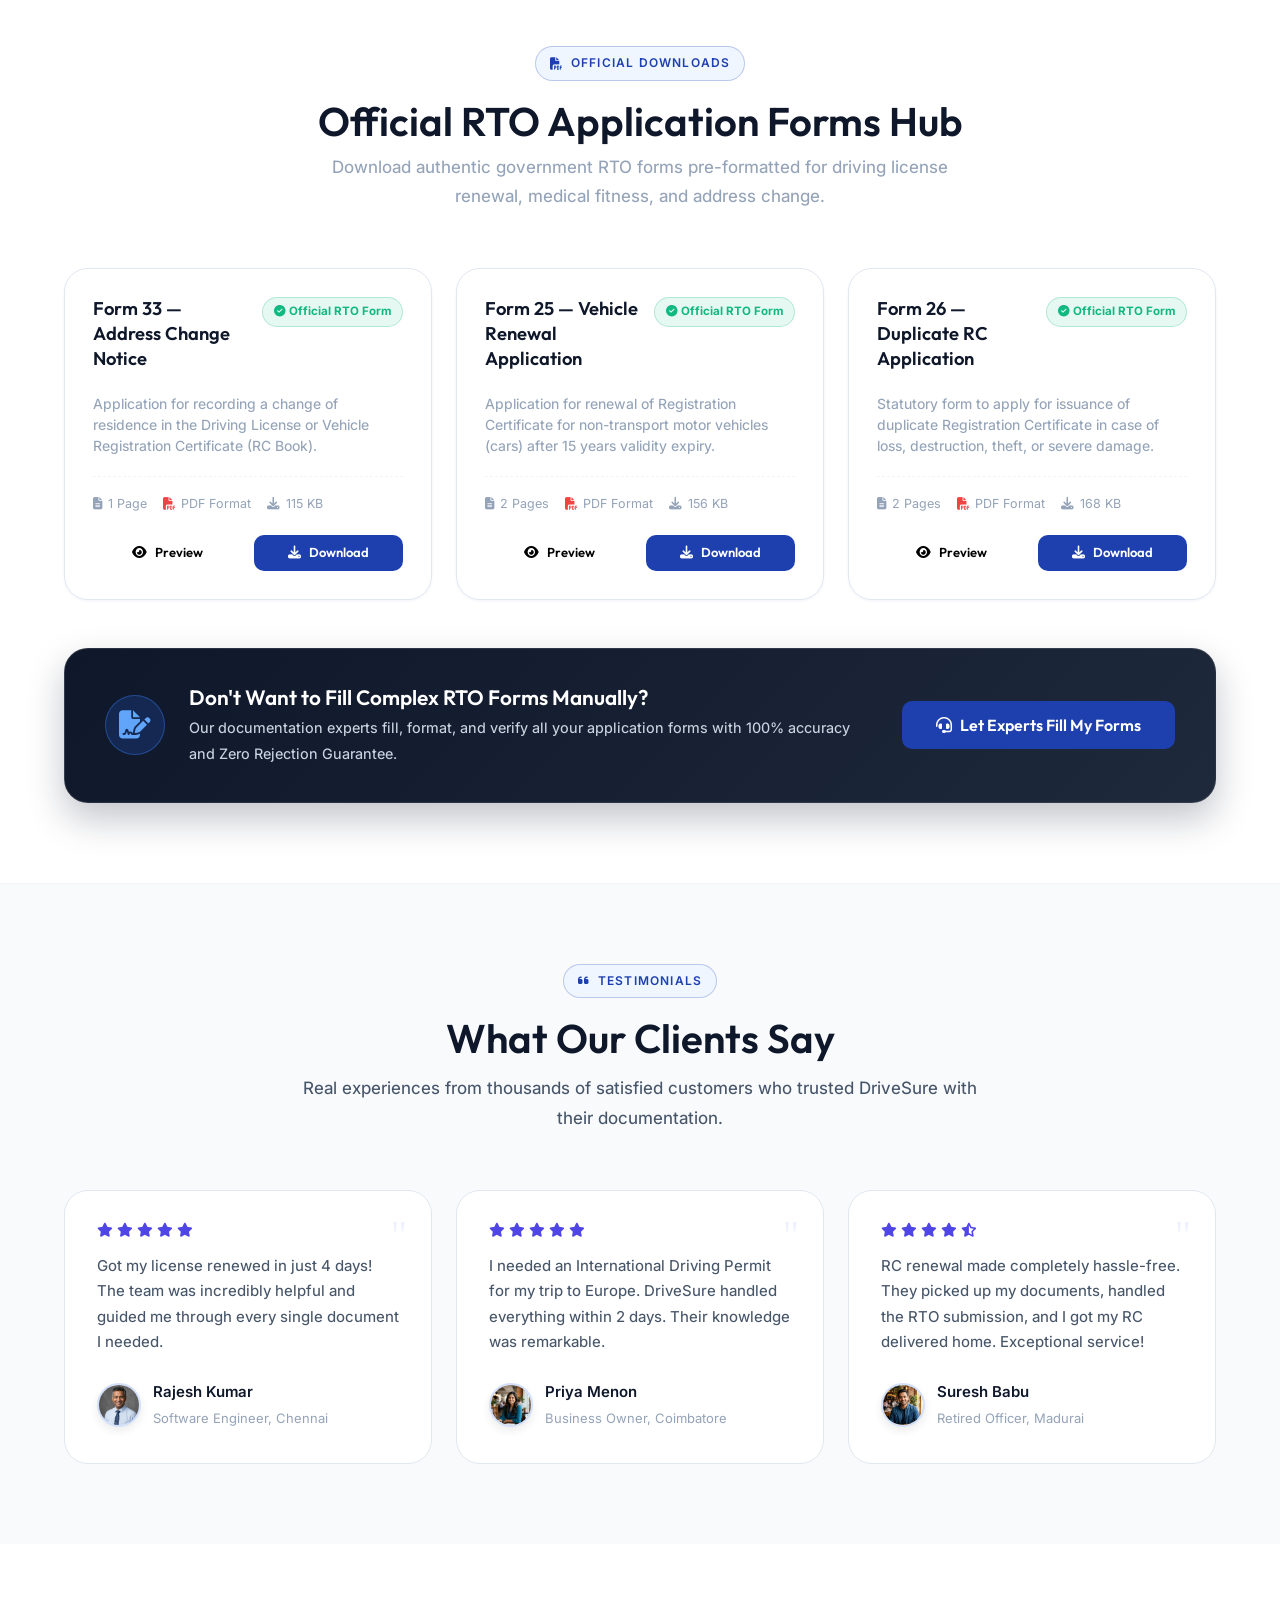
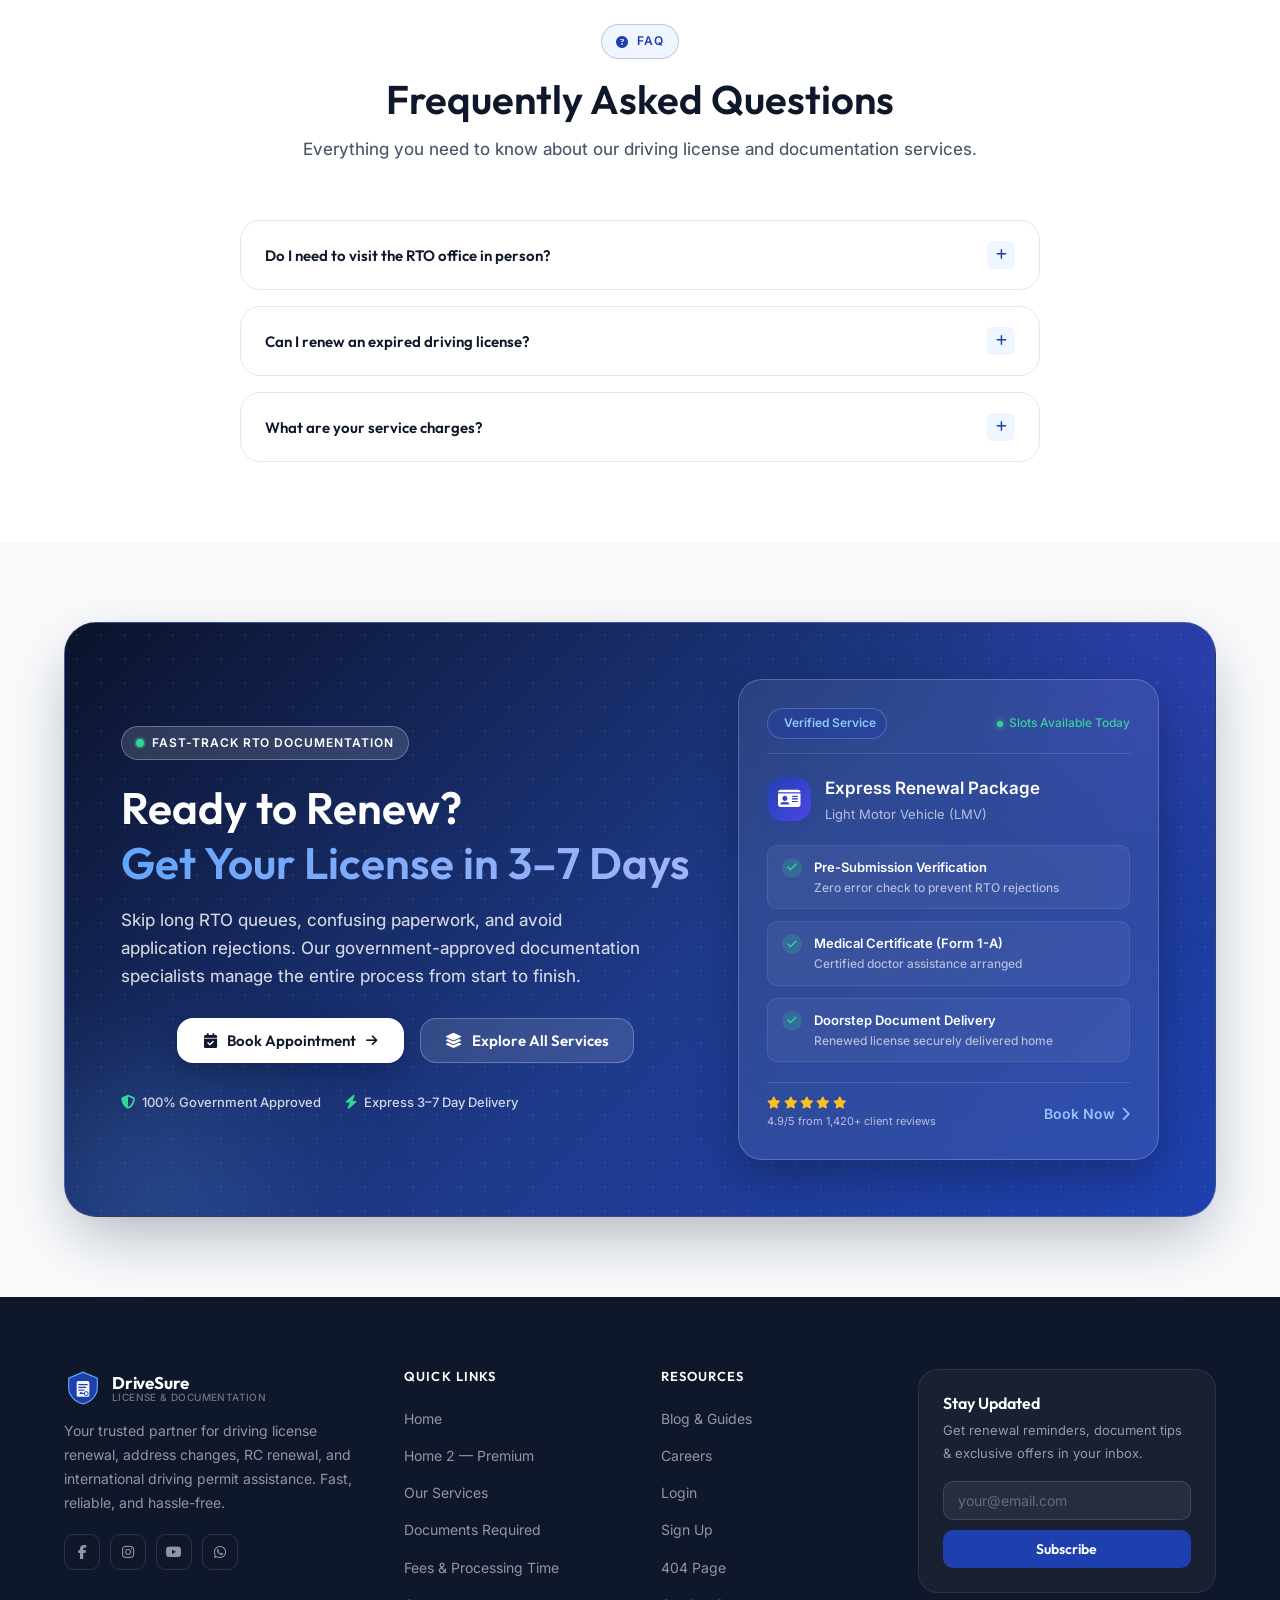
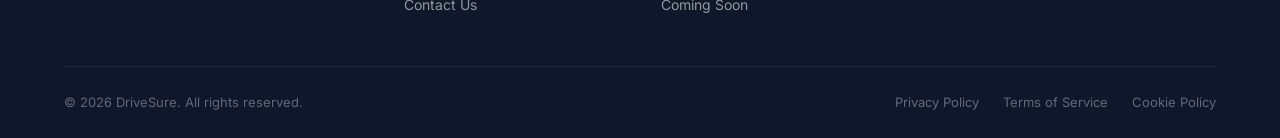
==== commit 272ffd60: "fix" ====
--- a/index.html
+++ b/index.html
@@ -165,7 +165,7 @@
         <div class="stats-grid">
             <div class="stat-item animate-on-scroll">
                 <span class="stat-number" data-count="12500" data-suffix="+">0</span>
-                <span class="stat-label">Licenses Renewed</span>
+                <span class="stat-label"> Renewed</span>
             </div>
             <div class="stat-item animate-on-scroll animate-delay-1">
                 <span class="stat-number" data-count="98" data-suffix="%">0</span>
@@ -263,8 +263,8 @@
                 <span class="why-us-img-badge">Since 2015</span>
             </div>
             <div class="why-us-content">
-                <h2>Expert Guidance at Every Step</h2>
-                <p>Our team of trained documentation specialists knows every RTO procedure inside out. We guide you through forms, medical tests, and submission — minimizing delays and rejections.</p>
+                <h2>Expert Guidance</h2>
+                <p>Our team of trained documentation specialists knows every RTO procedure inside out. We guide you through forms, medical tests, and submission.</p>
                 <div class="why-us-features">
                     <div class="why-us-feature">
                         <div class="why-us-feature-icon"><i class="fas fa-user-tie"></i></div>
@@ -405,10 +405,10 @@
             <!-- Form 25 -->
             <div class="form-card">
                 <div class="form-card-top">
-                    <h3 class="form-card-title">Form 25 — Vehicle RC Renewal</h3>
+                    <h3 class="form-card-title">Form 25 — Vehicle Renewal Application</h3>
                     <span class="form-card-badge"><i class="fas fa-check-circle"></i> Official RTO Form</span>
                 </div>
-                <p class="form-card-desc">Application for renewal of Registration Certificate for non-transport motor vehicles (cars & 2-wheelers) after 15 years validity expiry.</p>
+                <p class="form-card-desc">Application for renewal of Registration Certificate for non-transport motor vehicles (cars) after 15 years validity expiry.</p>
                 <div class="form-card-meta">
                     <span><i class="fas fa-file-lines"></i> 2 Pages</span>
                     <span><i class="fas fa-file-pdf" style="color:#ef4444;"></i> PDF Format</span>
--- a/style.css
+++ b/style.css
@@ -70,10 +70,10 @@
     --transition-premium: all 0.5s cubic-bezier(0.16, 1, 0.3, 1);
 
     /* Inner Hero Heights */
-    --hero-inner-height: 380px;
-    --hero-inner-height-tablet: 320px;
-    --hero-inner-height-mobile: 280px;
-    --hero-inner-height-xs: 250px;
+    --hero-inner-height: 400px;
+    --hero-inner-height-tablet: 350px;
+    --hero-inner-height-mobile: 330px;
+    --hero-inner-height-xs: 300px;
 }
 
 /* ================================================================
@@ -565,74 +565,179 @@
     box-shadow: 0 4px 16px var(--primary-glow);
 }
 
-/* Mobile Hamburger */
-.mobile-menu-btn {
+/* ── Mobile Hamburger (Reference Architecture) ── */
+.hamburger {
     display: none;
     width: 38px;
     height: 38px;
-    min-width: 38px;
+    border-radius: var(--radius-full);
+    border: 1px solid var(--border-default);
+    background: var(--bg-card);
+    cursor: pointer;
     align-items: center;
     justify-content: center;
-    border-radius: var(--radius-md);
+    flex-direction: column;
+    gap: 4px;
+    flex-shrink: 0;
+    box-sizing: border-box;
+    transition: var(--transition-fast);
+    padding: 0;
+}
+.hamburger span {
+    display: block;
+    width: 18px;
+    height: 2px;
+    background: var(--text-heading);
+    border-radius: 2px;
+    transition: var(--transition-smooth);
+}
+.hamburger:hover {
+    border-color: var(--primary);
+    background: var(--primary-subtle);
+}
+.hamburger.open span:nth-child(1) {
+    transform: translateY(6px) rotate(45deg);
+}
+.hamburger.open span:nth-child(2) {
+    opacity: 0;
+    transform: scaleX(0);
+}
+.hamburger.open span:nth-child(3) {
+    transform: translateY(-6px) rotate(-45deg);
+}
+
+.navbar-spacer {
+    height: 68px;
+}
+
+/* ── Mobile Navigation Drawer Overlay ── */
+.mobile-drawer-overlay {
+    position: fixed;
+    top: 0;
+    left: 0;
+    right: 0;
+    bottom: 0;
+    width: 100%;
+    height: 100vh;
+    height: 100dvh;
+    z-index: 999999;
+    background: var(--bg-body);
+    display: flex;
+    flex-direction: column;
+    opacity: 0;
+    visibility: hidden;
+    pointer-events: none;
+    transform: translateY(-12px);
+    transition: opacity 0.3s cubic-bezier(0.16, 1, 0.3, 1), transform 0.3s cubic-bezier(0.16, 1, 0.3, 1), visibility 0.3s ease;
+    overflow: hidden;
+}
+
+.dark .mobile-drawer-overlay {
+    background: #0B1120;
+}
+
+.mobile-drawer-overlay.open {
+    opacity: 1;
+    visibility: visible;
+    pointer-events: auto;
+    transform: translateY(0);
+}
+
+.mobile-drawer-header {
+    display: flex;
+    align-items: center;
+    justify-content: space-between;
+    padding: 1rem 1.5rem;
+    border-bottom: 1px solid var(--border-default);
+    flex-shrink: 0;
+}
+
+.dark .mobile-drawer-header {
+    border-bottom-color: rgba(255, 255, 255, 0.08);
+}
+
+.mobile-drawer-close {
+    width: 38px;
+    height: 38px;
+    border-radius: var(--radius-full);
     border: 1px solid var(--border-default);
-    background: transparent;
-    color: var(--text-body);
-    font-size: 1rem;
+    background: var(--bg-card);
+    color: var(--text-heading);
+    display: flex;
+    align-items: center;
+    justify-content: center;
     cursor: pointer;
     transition: var(--transition-fast);
-    flex-shrink: 0;
-    box-sizing: border-box;
-}
-
-.mobile-menu-btn:hover {
+    font-size: 1.1rem;
+}
+
+.mobile-drawer-close:hover {
+    background: var(--primary);
+    color: #ffffff;
+    border-color: var(--primary);
+}
+
+.mobile-drawer-body {
+    flex: 1 1 auto;
+    padding: 1.25rem 1.5rem 0.5rem 1.5rem;
+    display: flex;
+    flex-direction: column;
+    gap: 0.4rem;
+    overflow-y: auto;
+}
+
+.mobile-nav-link {
+    display: block;
+    padding: 0.85rem 1.25rem;
+    border-radius: var(--radius-lg);
+    font-family: var(--font-heading);
+    font-size: 1.05rem;
+    font-weight: 500;
+    color: var(--text-heading);
+    transition: var(--transition-fast);
+    text-decoration: none;
+}
+
+.mobile-nav-link:hover,
+.mobile-nav-link.active {
     background: var(--primary-subtle);
     color: var(--primary);
-}
-
-.dark .mobile-menu-btn {
-    border-color: rgba(255, 255, 255, 0.18);
-    color: #94A3B8;
-}
-
-.dark .mobile-menu-btn:hover {
-    background: rgba(30, 64, 175, 0.25);
-    color: #93C5FD;
-}
-
-/* Mobile Backdrop */
-.mobile-backdrop {
-    display: none;
-    position: fixed;
-    inset: 0;
-    background: rgba(0,0,0,0.5);
-    z-index: 998;
-    opacity: 0;
-    transition: opacity 0.3s;
-}
-.mobile-backdrop.open {
-    display: block;
-    opacity: 1;
-}
-
-/* Mobile Menu */
-.mobile-menu {
-    display: none;
-    position: fixed;
-    top: 0;
-    right: -100%;
-    width: min(320px, 88vw);
-    height: 100dvh;
-    background: var(--bg-card);
-    z-index: 999;
+    font-weight: 600;
+}
+
+.mobile-drawer-footer {
+    padding: 1.25rem 1.5rem 1.5rem 1.5rem;
+    border-top: 1px solid var(--border-default);
+    display: flex;
     flex-direction: column;
-    padding: 5rem 1.5rem 2rem;
-    gap: 0.25rem;
-    overflow-y: auto;
-    transition: right 0.35s cubic-bezier(0.16, 1, 0.3, 1);
-    box-shadow: -4px 0 40px rgba(0,0,0,0.15);
-}
-.mobile-menu.open {
-    right: 0;
+    gap: 0.75rem;
+    align-items: center;
+    flex-shrink: 0;
+}
+
+.dark .mobile-drawer-footer {
+    border-top-color: rgba(255, 255, 255, 0.08);
+}
+
+.mobile-drawer-footer .btn-full {
+    width: 100%;
+    padding: 0.75rem 1.5rem;
+    font-size: 0.95rem;
+    font-weight: 600;
+    border-radius: var(--radius-full);
+    text-align: center;
+    justify-content: center;
+    display: inline-flex;
+    align-items: center;
+    gap: 0.5rem;
+}
+
+.mobile-drawer-controls {
+    display: flex;
+    align-items: center;
+    justify-content: center;
+    gap: 0.75rem;
+    margin-top: 0.25rem;
 }
 
 .mob-link {
@@ -1157,6 +1262,7 @@
     border: 1px solid rgba(96, 165, 250, 0.4);
     padding: 0.4rem 1rem;
     border-radius: var(--radius-full);
+    margin-top: 1.5rem;
     margin-bottom: 1.25rem;
     backdrop-filter: blur(8px);
 }
@@ -1308,11 +1414,15 @@
 ================================================================ */
 .hero-inner {
     position: relative;
-    height: var(--hero-inner-height);
-    display: flex;
+    min-height: var(--hero-inner-height);
+    display: flex;
+    flex-direction: column;
+    justify-content: center;
     align-items: center;
     overflow: hidden;
     background: #070B14;
+    padding-top: 4.85rem;
+    padding-bottom: 2rem;
 }
 
 .hero-inner-bg {
@@ -1344,6 +1454,7 @@
     z-index: 2;
     text-align: center;
     width: 100%;
+    margin-top: 0.25rem;
 }
 .hero-inner-content h1 {
     color: #fff;
@@ -2300,6 +2411,16 @@
     padding: 1.75rem;
     box-shadow: 0 16px 40px rgba(0, 0, 0, 0.25);
     transition: transform var(--transition-smooth);
+    text-align: left;
+}
+.cta-preview-card * {
+    text-align: left;
+}
+.cta-preview-header,
+.cta-preview-footer {
+    display: flex;
+    justify-content: space-between;
+    align-items: center;
 }
 .cta-preview-card:hover {
     transform: translateY(-4px);
@@ -2326,6 +2447,8 @@
     border: 1px solid rgba(147, 197, 253, 0.3);
     padding: 0.25rem 0.625rem;
     border-radius: var(--radius-full);
+    white-space: nowrap;
+    flex-shrink: 0;
 }
 
 .cta-live-slots {
@@ -2335,6 +2458,8 @@
     font-size: 0.75rem;
     font-weight: 500;
     color: #34D399;
+    white-space: nowrap;
+    flex-shrink: 0;
 }
 .pulse-indicator {
     width: 6px;
@@ -2532,6 +2657,25 @@
         grid-template-columns: 1fr;
         gap: 2.5rem;
         padding: 2.5rem 2rem;
+        text-align: center;
+    }
+    .cta-col-text {
+        align-items: center;
+        text-align: center;
+    }
+    .cta-heading {
+        text-align: center;
+    }
+    .cta-desc {
+        margin-left: auto;
+        margin-right: auto;
+        text-align: center;
+    }
+    .cta-action-row {
+        justify-content: center;
+    }
+    .cta-trust-row {
+        justify-content: center;
     }
 }
 @media (max-width: 640px) {
@@ -2542,6 +2686,7 @@
     .cta-action-row {
         flex-direction: column;
         width: 100%;
+        justify-content: center;
     }
     .btn-cta-primary,
     .btn-cta-secondary {
@@ -2550,7 +2695,8 @@
     }
     .cta-trust-row {
         flex-direction: column;
-        align-items: flex-start;
+        align-items: center;
+        justify-content: center;
         gap: 0.625rem;
     }
 }
@@ -2667,7 +2813,7 @@
     position: relative;
     z-index: 1;
     width: 100%;
-    height: 280px;
+    height: 360px;
     display: flex;
     align-items: center;
     justify-content: center;
@@ -2723,7 +2869,7 @@
         order: 1;
     }
     .cta-split-img-wrapper {
-        height: 240px;
+        height: 380px;
     }
 }
 @media (max-width: 640px) {
@@ -2796,7 +2942,8 @@
     z-index: 1;
     display: flex;
     flex-direction: column;
-    align-items: flex-start;
+    align-items: center;
+    text-align: center;
 }
 
 .cta-h2-heading {
@@ -2805,6 +2952,7 @@
     font-weight: 600 !important;
     line-height: 1.25;
     margin-bottom: 1rem;
+    text-align: center;
 }
 
 .cta-h2-highlight {
@@ -2821,6 +2969,9 @@
     font-weight: 450;
     margin-bottom: 1.75rem;
     max-width: 520px;
+    text-align: center;
+    margin-left: auto;
+    margin-right: auto;
 }
 
 /* 2x2 Benefit Grid */
@@ -2831,6 +2982,17 @@
     margin-bottom: 2rem;
     width: 100%;
     max-width: 520px;
+    margin-left: auto;
+    margin-right: auto;
+}
+
+.cta-action-row {
+    display: flex;
+    align-items: center;
+    justify-content: center;
+    gap: 1rem;
+    flex-wrap: wrap;
+    width: 100%;
 }
 
 .cta-h2-benefit-item {
@@ -2912,9 +3074,33 @@
         grid-template-columns: 1fr;
         gap: 2.5rem;
         padding: 2.5rem 1.75rem;
+        text-align: center;
+    }
+    .cta-h2-content {
+        align-items: center;
+        text-align: center;
+    }
+    .cta-h2-heading {
+        text-align: center;
+    }
+    .cta-h2-desc {
+        margin-left: auto;
+        margin-right: auto;
+        text-align: center;
+    }
+    .cta-h2-benefits-grid {
+        justify-content: center;
+        margin-left: auto;
+        margin-right: auto;
+    }
+    .cta-h2-benefit-item {
+        text-align: left;
+    }
+    .cta-action-row {
+        justify-content: center;
     }
     .cta-h2-visual-wrapper {
-        height: 300px;
+        height: 380px;
     }
     .cta-h2-float-badge.float-top {
         top: 8px;
@@ -3441,7 +3627,7 @@
     .h2-slide-grid {
         grid-template-columns: 1fr;
         gap: 2.5rem;
-        padding-top: 6rem;
+        padding-top: 7rem;
     }
     .h2-slide-img-card {
         height: 280px;
@@ -3571,8 +3757,17 @@
 
 .features-grid {
     display: grid;
-    grid-template-columns: repeat(3, 1fr);
-    gap: 1.5rem;
+    grid-template-columns: repeat(2, 1fr);
+    gap: 2rem;
+    max-width: 920px;
+    margin: 0 auto;
+}
+.features-grid > *:last-child:nth-child(odd) {
+    grid-column: 1 / -1;
+    max-width: 520px;
+    margin-left: auto;
+    margin-right: auto;
+    width: 100%;
 }
 
 .feature-card {
@@ -3673,20 +3868,31 @@
 
 .pricing-grid {
     display: grid;
-    grid-template-columns: repeat(3, 1fr);
-    gap: 1.5rem;
-    max-width: 900px;
+    grid-template-columns: repeat(2, 1fr);
+    gap: 2.25rem 1.5rem;
+    max-width: 860px;
     margin: 0 auto;
+    padding-top: 1rem;
+}
+.pricing-grid > *:last-child:nth-child(odd) {
+    grid-column: 1 / -1;
+    max-width: 440px;
+    margin-left: auto;
+    margin-right: auto;
+    width: 100%;
 }
 
 .pricing-card {
     background: var(--bg-card);
     border: 1px solid var(--border-default);
     border-radius: var(--radius-2xl);
-    padding: 2rem;
+    padding: 2.25rem 2rem 2rem;
     text-align: center;
     transition: var(--transition-smooth);
     position: relative;
+    display: flex;
+    flex-direction: column;
+    justify-content: space-between;
 }
 .pricing-card.popular {
     border-color: var(--secondary);
@@ -4034,7 +4240,7 @@
     padding: 2.25rem;
     display: flex;
     flex-direction: column;
-    justify-content: center;
+    justify-content: flex-start;
     box-shadow: 0 10px 30px rgba(0, 0, 0, 0.04);
 }
 
@@ -4748,7 +4954,10 @@
     width: 4px;
     background: linear-gradient(180deg, var(--secondary) 0%, var(--primary) 100%);
 }
-.service-detail-card.reverse { }
+@media (min-width: 1025px) {
+    .service-detail-card.reverse .service-detail-img { order: 2; }
+    .service-detail-card.reverse .service-detail-content { order: 1; }
+}
 .service-detail-card:hover {
     box-shadow: var(--shadow-lg);
     border-color: var(--primary-glow);
@@ -4757,10 +4966,13 @@
 .service-detail-img {
     border-radius: var(--radius-2xl);
     overflow: hidden;
+    height: 100%;
+    min-height: 400px;
 }
 .service-detail-img img {
     width: 100%;
-    height: 280px;
+    height: 100%;
+    min-height: 400px;
     object-fit: cover;
     display: block;
 }
@@ -4802,6 +5014,204 @@
     font-weight: 450;
 }
 .service-checklist li i { color: var(--green); font-size: 0.875rem; flex-shrink: 0; }
+
+/* --- Add-On Services Grid --- */
+.addons-grid {
+    display: grid;
+    grid-template-columns: repeat(3, 1fr);
+    gap: 1.5rem;
+}
+
+.addon-card {
+    background: var(--bg-card);
+    border: 1px solid var(--border-default);
+    border-radius: var(--radius-2xl);
+    padding: 1.5rem;
+    text-align: center;
+    transition: var(--transition-smooth);
+}
+
+.addon-card:hover {
+    box-shadow: var(--shadow-lg);
+    border-color: var(--primary-glow);
+    transform: translateY(-4px);
+}
+
+.addon-img-wrap {
+    width: 100%;
+    height: 180px;
+    border-radius: var(--radius-xl);
+    overflow: hidden;
+    margin-bottom: 1.25rem;
+}
+
+.addon-img-wrap img {
+    width: 100%;
+    height: 100%;
+    object-fit: cover;
+    transition: transform var(--transition-smooth);
+}
+
+.addon-card:hover .addon-img-wrap img {
+    transform: scale(1.05);
+}
+
+.addon-card h4 {
+    font-size: 1.15rem;
+    margin-bottom: 0.5rem;
+}
+
+.addon-card p {
+    font-size: 0.875rem;
+    color: var(--text-muted);
+    line-height: 1.5;
+}
+
+/* --- Pro Tips & Promise Grids --- */
+.doc-tips-grid,
+.promise-grid {
+    display: grid;
+    grid-template-columns: repeat(3, 1fr);
+    gap: 1.5rem;
+}
+
+.tip-card,
+.promise-card {
+    background: var(--bg-card);
+    border: 1px solid var(--border-default);
+    border-radius: var(--radius-2xl);
+    padding: 1.5rem;
+    text-align: center;
+    transition: var(--transition-smooth);
+}
+
+.tip-card:hover,
+.promise-card:hover {
+    box-shadow: var(--shadow-lg);
+    border-color: var(--primary-glow);
+    transform: translateY(-4px);
+}
+
+.tip-img-wrap {
+    width: 100%;
+    height: 180px;
+    border-radius: var(--radius-xl);
+    overflow: hidden;
+    margin-bottom: 1.25rem;
+}
+
+.tip-img-wrap img {
+    width: 100%;
+    height: 100%;
+    object-fit: cover;
+    transition: transform var(--transition-smooth);
+}
+
+.tip-card:hover .tip-img-wrap img {
+    transform: scale(1.05);
+}
+
+.promise-icon {
+    width: 52px;
+    height: 52px;
+    background: var(--primary-light);
+    border-radius: 50%;
+    display: flex;
+    align-items: center;
+    justify-content: center;
+    margin: 0 auto 1rem;
+}
+
+.dark .promise-icon {
+    background: rgba(30, 64, 175, 0.25);
+}
+
+.promise-icon i {
+    color: var(--primary);
+    font-size: 1.125rem;
+}
+
+.dark .promise-icon i {
+    color: var(--secondary);
+}
+
+.tip-card h4,
+.promise-card h4 {
+    font-size: 1.15rem;
+    margin-bottom: 0.5rem;
+}
+
+.tip-card p,
+.promise-card p {
+    font-size: 0.875rem;
+    color: var(--text-muted);
+    line-height: 1.5;
+}
+
+/* --- Payment Methods Grid --- */
+.payment-grid {
+    display: grid;
+    grid-template-columns: repeat(4, 1fr);
+    gap: 1.25rem;
+    max-width: 840px;
+    margin: 0 auto;
+}
+
+.payment-card {
+    background: var(--bg-card);
+    border: 1px solid var(--border-default);
+    border-radius: var(--radius-2xl);
+    padding: 1.75rem 1.25rem;
+    text-align: center;
+    display: flex;
+    flex-direction: column;
+    align-items: center;
+    justify-content: center;
+    height: 100%;
+    transition: var(--transition-smooth);
+}
+
+.payment-card:hover {
+    box-shadow: var(--shadow-lg);
+    border-color: var(--primary-glow);
+    transform: translateY(-4px);
+}
+
+.payment-icon {
+    width: 52px;
+    height: 52px;
+    background: var(--primary-light);
+    border-radius: 50%;
+    display: flex;
+    align-items: center;
+    justify-content: center;
+    margin: 0 auto 0.85rem;
+}
+
+.dark .payment-icon {
+    background: rgba(30, 64, 175, 0.25);
+}
+
+.payment-icon i {
+    font-size: 1.25rem;
+    color: var(--primary);
+}
+
+.dark .payment-icon i {
+    color: var(--secondary);
+}
+
+.payment-card h5 {
+    font-size: 1.0625rem;
+    margin-bottom: 0.35rem;
+}
+
+.payment-card p {
+    font-size: 0.8125rem;
+    color: var(--text-muted);
+    line-height: 1.4;
+    margin: 0;
+}
 
 /* ================================================================
    DOCUMENTS PAGE
@@ -5529,185 +5939,6 @@
 }
 
 /* ================================================================
-   COMING SOON PAGE
-================================================================ */
-body.fullscreen-page {
-    background: var(--primary) !important;
-    margin: 0;
-    padding: 0;
-    overflow: hidden;
-}
-
-.page-coming-soon {
-    min-height: 100dvh;
-    display: flex;
-    flex-direction: column;
-    align-items: center;
-    justify-content: center;
-    text-align: center;
-    background: var(--primary);
-    padding: 3.5rem 1.25rem 1.5rem;
-    position: relative;
-    box-sizing: border-box;
-    overflow: hidden;
-}
-
-.dark .page-coming-soon {
-    background: #060b18;
-}
-
-@media (max-height: 640px), (max-width: 500px) {
-    body.fullscreen-page {
-        overflow-y: auto;
-    }
-    .page-coming-soon {
-        min-height: 100dvh;
-        height: auto;
-        overflow-y: auto;
-        padding-top: 4.5rem;
-    }
-}
-
-.page-coming-soon::before {
-    content: '';
-    position: absolute;
-    top: -30%;
-    right: -15%;
-    width: 600px;
-    height: 600px;
-    background: var(--primary-glow);
-    border-radius: 50%;
-    filter: blur(100px);
-}
-.page-coming-soon::after {
-    content: '';
-    position: absolute;
-    bottom: -30%;
-    left: -15%;
-    width: 500px;
-    height: 500px;
-    background: rgba(255,255,255,0.04);
-    border-radius: 50%;
-    filter: blur(80px);
-}
-
-.coming-soon-topbar {
-    position: absolute;
-    top: 1rem;
-    left: 0;
-    right: 0;
-    display: flex;
-    align-items: center;
-    justify-content: space-between;
-    width: 100%;
-    padding: 0 1.25rem;
-    z-index: 10;
-}
-
-.coming-soon-toggles {
-    display: flex;
-    gap: 0.5rem;
-}
-
-.cs-toggle-btn {
-    width: 36px;
-    height: 36px;
-    display: flex;
-    align-items: center;
-    justify-content: center;
-    border-radius: var(--radius-sm);
-    border: 1px solid rgba(255,255,255,0.2);
-    background: rgba(255,255,255,0.06);
-    color: rgba(255,255,255,0.7);
-    font-size: 0.875rem;
-    cursor: pointer;
-    transition: var(--transition-fast);
-}
-.cs-toggle-btn:hover {
-    border-color: var(--secondary);
-    color: var(--secondary);
-}
-
-.coming-soon-content {
-    position: relative;
-    z-index: 1;
-    max-width: 580px;
-    width: 100%;
-    margin: 0 auto;
-}
-
-.coming-soon-logo {
-    display: flex;
-    align-items: center;
-    gap: 0.625rem;
-    text-decoration: none;
-    justify-content: center;
-    margin-bottom: 2rem;
-}
-
-.coming-soon-content h1 {
-    color: #fff;
-    font-size: clamp(1.75rem, 4vw, 2.5rem);
-    margin-bottom: 0.5rem;
-}
-.coming-soon-content p {
-    color: rgba(255,255,255,0.65);
-    font-size: 0.9375rem;
-    margin-bottom: 1.25rem;
-    font-weight: 450;
-}
-
-.countdown-row {
-    display: flex;
-    gap: 0.875rem;
-    justify-content: center;
-    margin-bottom: 1.5rem;
-    flex-wrap: wrap;
-}
-.countdown-box {
-    background: rgba(255,255,255,0.06);
-    border: 1px solid rgba(255,255,255,0.1);
-    border-radius: var(--radius-xl);
-    padding: 0.875rem 1.25rem;
-    min-width: 80px;
-}
-.countdown-num {
-    font-family: var(--font-heading);
-    font-size: 2.25rem;
-    font-weight: 700;
-    color: var(--secondary);
-    line-height: 1;
-    display: block;
-}
-.countdown-label {
-    font-size: 0.75rem;
-    text-transform: uppercase;
-    letter-spacing: 0.08em;
-    color: rgba(255,255,255,0.45);
-    margin-top: 0.25rem;
-    display: block;
-}
-
-.cs-notify-form {
-    display: flex;
-    gap: 0.75rem;
-    max-width: 400px;
-    margin: 0 auto;
-}
-.cs-notify-input {
-    flex: 1;
-    padding: 0.75rem 1rem;
-    background: rgba(255,255,255,0.08);
-    border: 1.5px solid rgba(255,255,255,0.15);
-    border-radius: var(--radius-md);
-    color: #fff;
-    font-size: 0.9375rem;
-    font-family: var(--font-body);
-}
-.cs-notify-input::placeholder { color: rgba(255,255,255,0.4); }
-.cs-notify-input:focus { outline: none; border-color: var(--secondary); }
-
-/* ================================================================
    ANIMATIONS
 ================================================================ */
 @keyframes pulse-dot {
@@ -5724,19 +5955,58 @@
    RESPONSIVE — 1024px
 ================================================================ */
 @media (max-width: 1024px) {
+    .nav-links { display: none !important; }
+    .nav-actions > .nav-icon-btn,
+    .nav-actions > .nav-btn-cta { display: none !important; }
+    .hamburger { display: flex !important; }
+
     .hero-main-grid { gap: 2.5rem; padding: 6rem 1.25rem 4rem; }
     .hero-collage-main { height: 180px; }
     .hero-collage-sm { height: 140px; }
     .stats-grid { grid-template-columns: repeat(2, 1fr); }
-    .testimonials-grid { grid-template-columns: repeat(2, 1fr); }
-    .footer-grid { grid-template-columns: 1fr 1fr; gap: 2rem; }
+    .testimonials-grid,
+    .forms-cards-grid,
+    .doc-tips-grid,
+    .promise-grid,
+    .payment-grid { grid-template-columns: repeat(2, 1fr); }
+    .testimonials-grid > *:last-child:nth-child(odd),
+    .pricing-grid > *:last-child:nth-child(odd),
+    .features-grid > *:last-child:nth-child(odd),
+    .forms-cards-grid > *:last-child:nth-child(odd),
+    .doc-tips-grid > *:last-child:nth-child(odd),
+    .promise-grid > *:last-child:nth-child(odd) {
+        grid-column: 1 / -1;
+        max-width: 540px;
+        margin-left: auto;
+        margin-right: auto;
+        width: 100%;
+    }
+    .footer-grid {
+        grid-template-columns: 1fr 1fr;
+        gap: 2.5rem 2rem;
+        text-align: center;
+    }
+    .footer-brand {
+        display: flex;
+        flex-direction: column;
+        align-items: center;
+        text-align: center;
+    }
+    .footer-brand .nav-logo { justify-content: center; }
+    .footer-socials { justify-content: center; }
+    .footer-col-title { text-align: center; }
+    .footer-links { align-items: center; text-align: center; }
+    .footer-newsletter { text-align: center; display: flex; flex-direction: column; align-items: center; }
+    .footer-newsletter-form { width: 100%; max-width: 380px; margin: 0 auto; }
     .bento-grid { grid-template-columns: repeat(4, 1fr); }
     .bento-large { grid-column: span 2; }
     .bento-wide { grid-column: span 4; }
     .steps-row { grid-template-columns: repeat(2, 1fr); gap: 2rem; }
     .steps-row::before { display: none; }
     .service-detail-card { grid-template-columns: 1fr; gap: 2rem; padding: 2rem; }
-    .service-detail-img img { height: 220px; }
+    .service-detail-img { order: -1 !important; width: 100%; }
+    .service-detail-content { order: 1 !important; }
+    .service-detail-img img { height: 420px; min-height: 420px; object-fit: cover; width: 100%; border-radius: var(--radius-xl); }
     .contact-grid { grid-template-columns: 1fr; gap: 2.5rem; }
     .fees-grid { grid-template-columns: 1fr; }
     .why-us-row { gap: 2.5rem; }
@@ -5750,12 +6020,16 @@
         --hero-inner-height: var(--hero-inner-height-tablet);
     }
 
+    .hero-inner {
+        padding-top: 4.75rem;
+        padding-bottom: 2rem;
+    }
+    .hero-inner-content {
+        margin-top: 0.25rem;
+    }
+
     .section { padding: 3.5rem 0; }
     .section-lg { padding: 4.5rem 0; }
-
-    .nav-links { display: none; }
-    .mobile-menu-btn { display: flex; }
-    .mobile-menu { display: flex; }
 
     h1 { font-size: clamp(1.75rem, 6vw, 2.5rem); }
     h2 { font-size: clamp(1.5rem, 5vw, 2rem); }
@@ -5763,8 +6037,15 @@
     .hero-main-grid {
         grid-template-columns: 1fr;
         text-align: center;
-        padding: 5.5rem 1.25rem 3.5rem;
+        padding: 7rem 1.25rem 3rem;
         gap: 2.5rem;
+    }
+    .h2-slide-grid {
+        padding-top: 5.25rem;
+        gap: 2rem;
+    }
+    .hero-h2-eyebrow {
+        margin-top: 0.25rem;
     }
     .hero-main-text p { max-width: 100%; }
     .hero-trust-badges { justify-content: center; }
@@ -5778,10 +6059,79 @@
     .why-us-row.reverse { direction: ltr; }
     .why-us-img img { height: 280px; }
 
-    .testimonials-grid { grid-template-columns: 1fr; }
-    .faq-grid { grid-template-columns: 1fr; }
-    .footer-grid { grid-template-columns: 1fr; gap: 1.75rem; }
-    .footer-bottom { flex-direction: column; text-align: center; }
+    .addons-grid {
+        grid-template-columns: 1fr;
+        gap: 1.5rem;
+    }
+    .addon-img-wrap {
+        height: 210px;
+    }
+
+    .testimonials-grid,
+    .forms-cards-grid,
+    .doc-tips-grid,
+    .promise-grid {
+        grid-template-columns: repeat(2, 1fr);
+    }
+    .faq-grid {
+        grid-template-columns: 1fr;
+    }
+    .testimonials-grid > *:last-child:nth-child(odd),
+    .pricing-grid > *:last-child:nth-child(odd),
+    .features-grid > *:last-child:nth-child(odd),
+    .forms-cards-grid > *:last-child:nth-child(odd),
+    .doc-tips-grid > *:last-child:nth-child(odd),
+    .promise-grid > *:last-child:nth-child(odd) {
+        grid-column: 1 / -1;
+        max-width: 540px;
+        margin-left: auto;
+        margin-right: auto;
+        width: 100%;
+    }
+    .footer-grid {
+        grid-template-columns: 1fr;
+        gap: 2rem;
+        text-align: center;
+        justify-items: center;
+    }
+    .footer-brand {
+        display: flex;
+        flex-direction: column;
+        align-items: center;
+        text-align: center;
+    }
+    .footer-brand .nav-logo {
+        justify-content: center;
+    }
+    .footer-socials {
+        justify-content: center;
+    }
+    .footer-col-title {
+        text-align: center;
+    }
+    .footer-links {
+        align-items: center;
+        text-align: center;
+    }
+    .footer-links a:hover {
+        padding-left: 0;
+    }
+    .footer-newsletter {
+        text-align: center;
+        display: flex;
+        flex-direction: column;
+        align-items: center;
+    }
+    .footer-newsletter-form {
+        width: 100%;
+        max-width: 380px;
+        margin: 0 auto;
+    }
+    .footer-bottom {
+        flex-direction: column;
+        text-align: center;
+        gap: 0.75rem;
+    }
     .footer-bottom-links { justify-content: center; }
 
     .stats-grid { grid-template-columns: repeat(2, 1fr); }
@@ -5797,8 +6147,58 @@
     .steps-row { grid-template-columns: 1fr; }
 
     .doc-list-grid { grid-template-columns: 1fr; }
-    .doc-list-section { border-right: none; border-bottom: 1px solid var(--border-light); }
+    .doc-list-section {
+        border-right: none;
+        border-bottom: 1px solid var(--border-light);
+        text-align: center;
+        display: flex;
+        flex-direction: column;
+        align-items: center;
+        padding: 1.5rem 1.25rem;
+    }
     .doc-list-section:last-child { border-bottom: none; }
+    .doc-list-section h4 {
+        width: 100%;
+        text-align: center;
+        display: flex;
+        align-items: center;
+        justify-content: center;
+    }
+    .doc-list {
+        align-items: center;
+        text-align: center;
+        width: 100%;
+    }
+    .doc-list li {
+        justify-content: center;
+        text-align: center;
+    }
+
+    .doc-card-header {
+        flex-direction: column;
+        align-items: center;
+        text-align: center;
+        gap: 1rem;
+        padding: 1.5rem 1.25rem;
+    }
+    .doc-card-header h3 {
+        font-size: 1.15rem;
+        line-height: 1.3;
+        text-align: center;
+    }
+    .doc-card-header p {
+        font-size: 0.84rem;
+        line-height: 1.4;
+        margin-top: 0.25rem;
+        text-align: center;
+    }
+    .doc-download-btn {
+        width: 100%;
+        max-width: 280px;
+        justify-content: center;
+        padding: 0.65rem 1rem;
+        margin: 0 auto;
+    }
 
     .contact-grid { grid-template-columns: 1fr; }
     .form-row { grid-template-columns: 1fr; }
@@ -5826,6 +6226,19 @@
         --hero-inner-height: var(--hero-inner-height-mobile);
     }
 
+    .hero-inner {
+        padding-top: 4.5rem;
+        padding-bottom: 2rem;
+    }
+
+    .hero-inner-content {
+        margin-top: 0;
+    }
+
+    .hero-inner-content .section-label {
+        margin-top: 0;
+    }
+
     .container { padding: 0 1rem; }
     .section { padding: 3rem 0; }
 
@@ -5834,7 +6247,16 @@
 
     .btn-lg { font-size: 0.9375rem; padding: 0.75rem 1.5rem; }
 
-    .hero-main-grid { padding: 5rem 1rem 3rem; }
+    .hero-main-grid { padding: 6.5rem 1rem 2.5rem; }
+    .h2-slide-grid {
+        padding-top: 5rem;
+        padding-left: 1rem;
+        padding-right: 1rem;
+        gap: 1.5rem;
+    }
+    .hero-h2-eyebrow {
+        margin-top: 0;
+    }
 
     .hero-collage { grid-template-columns: 1fr; grid-template-rows: auto auto auto; }
     .hero-collage-main { grid-column: auto; height: 200px; }
@@ -5843,8 +6265,68 @@
     .features-grid { grid-template-columns: 1fr; }
     .stats-grid { grid-template-columns: 1fr 1fr; gap: 1.25rem; }
 
-    .testimonials-grid { grid-template-columns: 1fr; }
-
+    .testimonials-grid,
+    .forms-cards-grid,
+    .doc-tips-grid,
+    .promise-grid,
+    .payment-grid {
+        grid-template-columns: 1fr;
+    }
+    .testimonials-grid > *:last-child:nth-child(odd),
+    .pricing-grid > *:last-child:nth-child(odd),
+    .features-grid > *:last-child:nth-child(odd),
+    .forms-cards-grid > *:last-child:nth-child(odd),
+    .doc-tips-grid > *:last-child:nth-child(odd),
+    .promise-grid > *:last-child:nth-child(odd) {
+        grid-column: auto;
+        max-width: 100%;
+        margin-left: 0;
+        margin-right: 0;
+    }
+    .tip-img-wrap {
+        height: 200px;
+    }
+
+    .doc-card-header {
+        flex-direction: column;
+        align-items: flex-start;
+        gap: 1rem;
+        padding: 1.25rem 1rem;
+    }
+    .doc-card-header h3 {
+        font-size: 1.1rem;
+        line-height: 1.3;
+    }
+    .doc-card-header p {
+        font-size: 0.8125rem;
+        line-height: 1.4;
+        margin-top: 0.25rem;
+    }
+    .doc-download-btn {
+        width: 100%;
+        justify-content: center;
+        padding: 0.65rem 1rem;
+    }
+
+    .form-card { padding: 1.35rem; }
+    .form-card-top {
+        flex-direction: column-reverse;
+        align-items: flex-start;
+        gap: 0.5rem;
+    }
+    .form-card-badge {
+        align-self: flex-start;
+    }
+    .form-card-title {
+        margin-bottom: 0;
+        width: 100%;
+        font-size: 1.05rem;
+        line-height: 1.35;
+    }
+    .form-card-meta {
+        flex-wrap: wrap;
+        gap: 0.5rem 0.85rem;
+    }
     .service-detail-card { padding: 1.25rem; }
     .booking-form-card { padding: 1.5rem; }
 
@@ -5853,6 +6335,9 @@
 
     .hero-h2-content { padding: 7rem 1rem 3rem; }
 
+    .cta-preview-card { padding: 1.25rem 1rem; }
+    .cta-preview-badge,
+    .cta-live-slots { font-size: 0.72rem; }
     .cta-glass-card { padding: 1.75rem 1.25rem; }
 
     .countdown-row { gap: 0.75rem; }
@@ -5864,6 +6349,39 @@
     .footer-bottom-links { flex-wrap: wrap; gap: 0.75rem; justify-content: center; }
 
     .cs-notify-form { flex-direction: column; }
+
+    .calc-pills,
+    .calc-pills-group {
+        display: flex;
+        flex-direction: column;
+        width: 100%;
+        gap: 0.5rem;
+    }
+    .calc-pill {
+        width: 100%;
+        justify-content: flex-start;
+        text-align: left;
+        padding: 0.65rem 1rem;
+        font-size: 0.85rem;
+    }
+    .calc-result-card {
+        padding: 1.5rem 1.15rem;
+    }
+    .calc-result-card .btn {
+        font-size: 0.84rem;
+        padding: 0.75rem 0.85rem;
+        white-space: normal;
+        text-align: center;
+        line-height: 1.35;
+        width: 100%;
+    }
+    .scroll-to-top-btn {
+        bottom: 1rem;
+        right: 1rem;
+        width: 38px;
+        height: 38px;
+        font-size: 0.875rem;
+    }
 }
 
 /* ================================================================
@@ -5951,6 +6469,35 @@
     gap: 1.5rem;
 }
 
+.calc-options-header {
+    margin-bottom: 0.25rem;
+    padding-bottom: 0.85rem;
+    border-bottom: 1px dashed var(--border-default);
+}
+.dark .calc-options-header {
+    border-bottom-color: rgba(255, 255, 255, 0.12);
+}
+.calc-badge-label {
+    display: inline-flex;
+    align-items: center;
+    gap: 0.4rem;
+    font-size: 0.75rem;
+    font-weight: 700;
+    color: var(--primary);
+    text-transform: uppercase;
+    letter-spacing: 0.05em;
+    margin-bottom: 0.35rem;
+}
+.dark .calc-badge-label {
+    color: #60A5FA;
+}
+.calc-header-title {
+    font-size: 1.25rem;
+    font-weight: 700;
+    color: var(--text-heading);
+    margin: 0;
+}
+
 .calc-group-title {
     font-size: 0.875rem;
     font-weight: 700;
@@ -6126,6 +6673,8 @@
     display: inline-flex;
     align-items: center;
     gap: 0.4rem;
+    width: fit-content;
+    align-self: flex-start;
 }
 
 .calc-docs-list {
@@ -6137,7 +6686,7 @@
 
 .calc-doc-item {
     display: flex;
-    align-items: center;
+    align-items: flex-start;
     gap: 0.6rem;
     font-size: 0.875rem;
     color: var(--text-body);
@@ -6146,6 +6695,8 @@
 .calc-doc-item i {
     color: var(--primary);
     font-size: 0.85rem;
+    margin-top: 3px;
+    flex-shrink: 0;
 }
 
 /* Dark Mode Overrides for Calculator Result Card */
@@ -6505,10 +7056,8 @@
     font-size: 1.15rem;
     font-weight: 800;
     color: var(--text-heading);
-    margin: 0;
+    margin: 0 0 0.5rem 0;
     line-height: 1.35;
-}
-    margin-bottom: 0.5rem;
 }
 
 .form-card-desc {
@@ -6606,4 +7155,600 @@
     }
 }
 
-
+/* ================================================================
+   FULLSCREEN UTILITIES FOR 404 & COMING SOON
+================================================================ */
+.fullscreen-page {
+    min-height: 100vh;
+    display: flex;
+    flex-direction: column;
+    background: var(--bg-body);
+}
+
+.fullscreen-topbar {
+    display: flex;
+    align-items: center;
+    justify-content: space-between;
+    padding: 1.25rem 1.75rem;
+    position: relative;
+    z-index: 10;
+    flex-shrink: 0;
+}
+
+.fullscreen-content {
+    flex: 1;
+    display: flex;
+    align-items: center;
+    justify-content: center;
+    text-align: center;
+    padding: 3rem 1.25rem 3.5rem;
+    box-sizing: border-box;
+}
+
+.error-code {
+    font-family: var(--font-heading);
+    font-weight: 700;
+    font-size: clamp(5rem, 16vw, 9rem);
+    line-height: 0.95;
+    background: linear-gradient(135deg, var(--primary), var(--secondary));
+    -webkit-background-clip: text;
+    -webkit-text-fill-color: transparent;
+    background-clip: text;
+    opacity: 0.95;
+    margin: 0 0 1rem 0;
+    display: block;
+}
+
+.error-subtitle {
+    font-family: var(--font-heading);
+    font-weight: 700;
+    font-size: 1.625rem;
+    color: var(--text-heading);
+    margin-bottom: 0.75rem;
+}
+
+.error-desc {
+    font-size: 1rem;
+    color: var(--text-muted);
+    max-width: 460px;
+    margin: 0 auto 2rem;
+    line-height: 1.7;
+}
+
+.wheel-spin {
+    animation: float 3s ease-in-out infinite;
+    display: block;
+}
+
+.gear-bg {
+    position: absolute;
+    top: 26%;
+    left: 50%;
+    transform: translate(-50%, -50%);
+    width: clamp(280px, 85vw, 380px);
+    height: clamp(280px, 85vw, 380px);
+    opacity: 0.07;
+    animation: spin-slow 35s linear infinite;
+    pointer-events: none;
+    z-index: 0;
+}
+
+@keyframes spin-slow {
+    from { transform: translate(-50%, -50%) rotate(0deg); }
+    to { transform: translate(-50%, -50%) rotate(360deg); }
+}
+
+.countdown-grid {
+    display: flex;
+    gap: 1rem;
+    justify-content: center;
+    flex-wrap: wrap;
+    margin-bottom: 2.5rem;
+}
+
+.countdown-item {
+    min-width: 85px;
+    text-align: center;
+    background: var(--bg-card);
+    border: 1px solid var(--border-light);
+    border-radius: var(--radius-2xl);
+    padding: 1.25rem 1rem;
+    box-shadow: var(--shadow-sm);
+}
+
+.countdown-value {
+    font-family: var(--font-heading);
+    font-weight: 700;
+    font-size: 2.25rem;
+    color: var(--primary);
+    line-height: 1;
+}
+
+.countdown-label {
+    font-size: 0.6875rem;
+    color: var(--text-muted);
+    font-weight: 600;
+    text-transform: uppercase;
+    letter-spacing: 0.08em;
+    margin-top: 0.375rem;
+}
+
+.progress-bar-wrapper {
+    max-width: 420px;
+    margin: 0 auto 1.75rem;
+}
+
+.progress-bar-bg {
+    height: 8px;
+    background: var(--border-light);
+    border-radius: var(--radius-full);
+    overflow: hidden;
+}
+
+.progress-bar-fill {
+    height: 100%;
+    width: 72%;
+    background: linear-gradient(90deg, var(--primary), var(--secondary));
+    border-radius: var(--radius-full);
+    animation: pulse-width 2s ease-in-out infinite;
+}
+
+@keyframes pulse-width {
+    0%,100% { opacity: 1; }
+    50% { opacity: 0.75; }
+}
+
+/* Centered Form Wrapper for Coming Soon Page */
+.cs-notify-form-wrapper {
+    display: flex;
+    gap: 0.75rem;
+    max-width: 420px;
+    margin: 0 auto 2rem;
+    justify-content: center;
+    align-items: center;
+    width: 100%;
+}
+
+.cs-notify-form-wrapper .form-input {
+    flex: 1;
+    min-width: 200px;
+    text-align: center;
+}
+
+.cs-notify-form-wrapper .btn {
+    justify-content: center;
+    align-items: center;
+    display: inline-flex;
+}
+
+@media (max-width: 520px) {
+    .cs-notify-form-wrapper {
+        flex-direction: column;
+        align-items: stretch;
+    }
+    .cs-notify-form-wrapper .form-input,
+    .cs-notify-form-wrapper .btn {
+        width: 100%;
+        min-width: 0;
+    }
+}
+
+/* ================================================================
+   NEW SECTIONS: SERVICES & DOCUMENTS PAGES
+================================================================ */
+
+/* --- Services: Package Comparison Table --- */
+.services-compare-section {
+    padding: 5rem 0;
+    background: var(--bg-body);
+}
+
+.compare-table-wrapper {
+    overflow-x: auto;
+    background: var(--bg-card);
+    border: 1px solid var(--border-default);
+    border-radius: var(--radius-2xl);
+    box-shadow: var(--shadow-lg);
+    padding: 1rem;
+}
+
+.compare-table {
+    width: 100%;
+    border-collapse: collapse;
+    min-width: 680px;
+    text-align: left;
+}
+
+.compare-table th, 
+.compare-table td {
+    padding: 1.25rem 1.5rem;
+    border-bottom: 1px solid var(--border-light);
+}
+
+.compare-table th {
+    background: var(--primary-light);
+    color: var(--text-heading);
+    font-family: var(--font-heading);
+    font-size: 1.05rem;
+    font-weight: 700;
+}
+
+.dark .compare-table th {
+    background: rgba(30, 64, 175, 0.2);
+    color: #F8FAFC;
+}
+
+.compare-table tr:last-child td {
+    border-bottom: none;
+}
+
+.compare-badge-popular {
+    display: inline-block;
+    background: linear-gradient(135deg, #1E40AF, #4F46E5);
+    color: #fff;
+    font-size: 0.72rem;
+    font-weight: 700;
+    padding: 0.25rem 0.6rem;
+    border-radius: var(--radius-full);
+    text-transform: uppercase;
+    letter-spacing: 0.5px;
+    margin-bottom: 0.35rem;
+}
+
+.compare-check {
+    color: #10B981;
+    font-size: 1.15rem;
+}
+.compare-cross {
+    color: #94A3B8;
+    font-size: 1rem;
+}
+
+/* --- Services: 4-Step SLA & Guarantee --- */
+.services-sla-section {
+    padding: 5rem 0;
+    background: var(--bg-surface);
+}
+
+.sla-steps-grid {
+    display: grid;
+    grid-template-columns: repeat(4, 1fr);
+    gap: 1.5rem;
+    margin-bottom: 3rem;
+}
+
+.sla-step-card {
+    background: var(--bg-card);
+    border: 1px solid var(--border-default);
+    border-radius: var(--radius-xl);
+    padding: 1.75rem 1.25rem;
+    position: relative;
+    transition: var(--transition-smooth);
+}
+
+.sla-step-card:hover {
+    transform: translateY(-5px);
+    border-color: var(--primary);
+    box-shadow: var(--shadow-card-hover);
+}
+
+.sla-step-num {
+    display: inline-flex;
+    align-items: center;
+    justify-content: center;
+    width: 42px;
+    height: 42px;
+    border-radius: var(--radius-full);
+    background: var(--primary-light);
+    color: var(--primary);
+    font-weight: 800;
+    font-size: 1.1rem;
+    margin-bottom: 1.25rem;
+}
+
+.dark .sla-step-num {
+    background: rgba(30, 64, 175, 0.25);
+    color: #93C5FD;
+}
+
+.sla-step-card h4 {
+    font-size: 1.15rem;
+    margin-bottom: 0.5rem;
+    color: var(--text-heading);
+}
+
+.sla-step-card p {
+    font-size: 0.9rem;
+    color: var(--text-body);
+    line-height: 1.5;
+}
+
+.sla-banner {
+    display: flex;
+    align-items: center;
+    justify-content: space-between;
+    background: linear-gradient(135deg, #0F172A 0%, #1E293B 100%);
+    color: #fff;
+    border-radius: var(--radius-xl);
+    padding: 1.75rem 2.25rem;
+    gap: 1.5rem;
+    box-shadow: var(--shadow-lg);
+}
+
+.sla-banner-content h4 {
+    color: #fff;
+    font-size: 1.2rem;
+    margin-bottom: 0.35rem;
+}
+.sla-banner-content p {
+    color: #94A3B8;
+    font-size: 0.92rem;
+    margin: 0;
+}
+
+@media (max-width: 992px) {
+    .sla-steps-grid {
+        grid-template-columns: repeat(2, 1fr);
+    }
+    .sla-banner {
+        flex-direction: column;
+        text-align: center;
+    }
+}
+@media (max-width: 580px) {
+    .sla-steps-grid {
+        grid-template-columns: 1fr;
+    }
+}
+
+/* --- Documents: Interactive Readiness Checker Tool --- */
+.doc-checker-section {
+    padding: 5rem 0;
+    background: var(--bg-body);
+}
+
+.doc-checker-card {
+    background: var(--bg-card);
+    border: 1px solid var(--border-default);
+    border-radius: var(--radius-2xl);
+    padding: 2.5rem;
+    box-shadow: var(--shadow-xl);
+    max-width: 860px;
+    margin: 0 auto;
+}
+
+.checker-nav {
+    display: flex;
+    gap: 0.75rem;
+    margin-bottom: 2rem;
+    flex-wrap: wrap;
+    justify-content: center;
+}
+
+.checker-nav-btn {
+    padding: 0.65rem 1.25rem;
+    border-radius: var(--radius-full);
+    border: 1px solid var(--border-default);
+    background: var(--bg-surface);
+    color: var(--text-body);
+    font-size: 0.9rem;
+    font-weight: 600;
+    cursor: pointer;
+    transition: var(--transition-fast);
+}
+
+.checker-nav-btn.active, .checker-nav-btn:hover {
+    background: var(--primary);
+    color: #fff;
+    border-color: var(--primary);
+}
+
+.checker-items-list {
+    display: flex;
+    flex-direction: column;
+    gap: 1rem;
+    margin-bottom: 2rem;
+}
+
+.checker-item {
+    display: flex;
+    align-items: center;
+    gap: 1rem;
+    padding: 1rem 1.25rem;
+    border: 1px solid var(--border-light);
+    border-radius: var(--radius-lg);
+    background: var(--bg-surface);
+    cursor: pointer;
+    transition: var(--transition-fast);
+}
+
+.checker-item:hover {
+    border-color: var(--primary);
+    background: var(--primary-light);
+}
+
+.dark .checker-item:hover {
+    background: rgba(30, 64, 175, 0.15);
+}
+
+.checker-checkbox {
+    width: 22px;
+    height: 22px;
+    accent-color: var(--primary);
+    cursor: pointer;
+}
+
+.checker-item-label {
+    font-weight: 500;
+    color: var(--text-heading);
+    font-size: 0.98rem;
+    flex: 1;
+}
+
+.checker-status-box {
+    background: var(--bg-surface);
+    border: 1px solid var(--border-default);
+    border-radius: var(--radius-xl);
+    padding: 1.5rem;
+    text-align: center;
+}
+
+.checker-progress-bar {
+    height: 10px;
+    background: var(--border-default);
+    border-radius: var(--radius-full);
+    overflow: hidden;
+    margin: 1rem 0;
+}
+
+.checker-progress-fill {
+    height: 100%;
+    width: 0%;
+    background: linear-gradient(90deg, #3B82F6, #10B981);
+    transition: width 0.4s cubic-bezier(0.4, 0, 0.2, 1);
+}
+
+/* --- Documents: RTO Form Center --- */
+.doc-forms-repo-section {
+    padding: 5rem 0;
+    background: var(--bg-surface);
+}
+
+.forms-repo-grid {
+    display: grid;
+    grid-template-columns: repeat(3, 1fr);
+    gap: 1.5rem;
+}
+
+.form-repo-card {
+    background: var(--bg-card);
+    border: 1px solid var(--border-default);
+    border-radius: var(--radius-xl);
+    padding: 1.75rem;
+    display: flex;
+    flex-direction: column;
+    justify-content: space-between;
+    transition: var(--transition-smooth);
+}
+
+.form-repo-card:hover {
+    transform: translateY(-5px);
+    box-shadow: var(--shadow-card-hover);
+    border-color: var(--primary);
+}
+
+.form-repo-header {
+    display: flex;
+    align-items: flex-start;
+    gap: 1rem;
+    margin-bottom: 1rem;
+}
+
+.form-icon-wrap {
+    width: 48px;
+    height: 48px;
+    min-width: 48px;
+    border-radius: var(--radius-md);
+    background: #EFF6FF;
+    color: var(--primary);
+    display: flex;
+    align-items: center;
+    justify-content: center;
+    font-size: 1.4rem;
+}
+
+.dark .form-icon-wrap {
+    background: rgba(30, 64, 175, 0.25);
+    color: #93C5FD;
+}
+
+.form-repo-info h4 {
+    font-size: 1.1rem;
+    margin-bottom: 0.25rem;
+    color: var(--text-heading);
+}
+
+.form-repo-badge {
+    display: inline-block;
+    font-size: 0.75rem;
+    font-weight: 700;
+    background: var(--border-light);
+    color: var(--text-body);
+    padding: 0.15rem 0.5rem;
+    border-radius: var(--radius-sm);
+}
+
+.dark .form-repo-badge {
+    background: #1E293B;
+    color: #94A3B8;
+}
+
+.form-repo-desc {
+    font-size: 0.88rem;
+    color: var(--text-body);
+    margin-bottom: 1.25rem;
+    line-height: 1.5;
+}
+
+.form-repo-footer {
+    display: flex;
+    align-items: center;
+    justify-content: space-between;
+    padding-top: 1rem;
+    border-top: 1px solid var(--border-light);
+}
+
+.form-file-size {
+    font-size: 0.82rem;
+    color: var(--text-muted);
+}
+
+@media (max-width: 992px) {
+    .forms-repo-grid {
+        grid-template-columns: repeat(2, 1fr);
+    }
+}
+@media (max-width: 580px) {
+    .forms-repo-grid {
+        grid-template-columns: 1fr;
+    }
+    .doc-checker-card {
+        padding: 1.5rem 1rem;
+    }
+}
+
+@media (max-width: 640px) {
+    .services-compare-section {
+        padding: 2.5rem 0;
+    }
+    .compare-table-wrapper {
+        overflow-x: hidden;
+        padding: 0.5rem 0.25rem;
+        border-radius: var(--radius-xl);
+    }
+    .compare-table {
+        min-width: 0;
+        width: 100%;
+        table-layout: fixed;
+        font-size: 0.72rem;
+    }
+    .compare-table th, 
+    .compare-table td {
+        padding: 0.5rem 0.25rem;
+        word-wrap: break-word;
+        overflow-wrap: break-word;
+    }
+    .compare-table th {
+        font-size: 0.74rem;
+        padding: 0.55rem 0.25rem;
+    }
+    .compare-badge-popular {
+        font-size: 0.58rem;
+        padding: 0.15rem 0.35rem;
+    }
+    .compare-check, .compare-cross {
+        font-size: 0.85rem;
+    }
+}
+
+
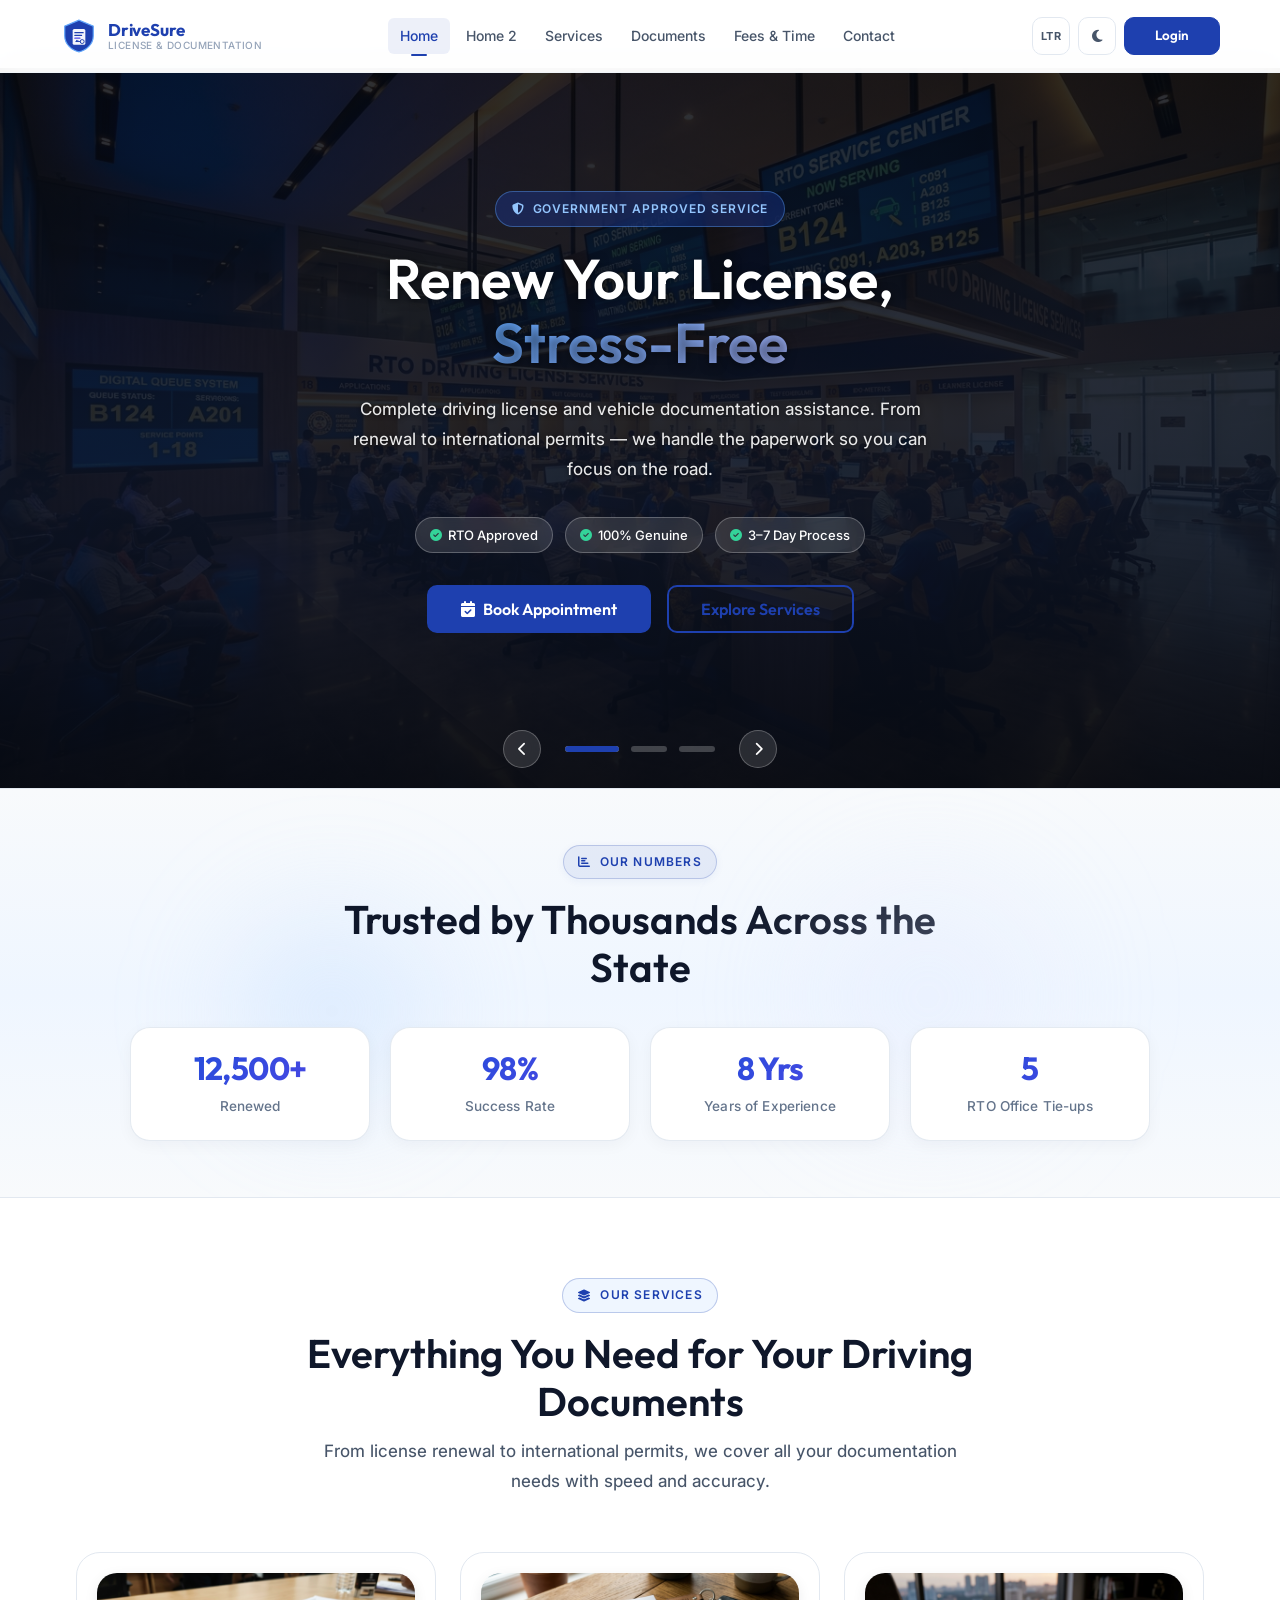
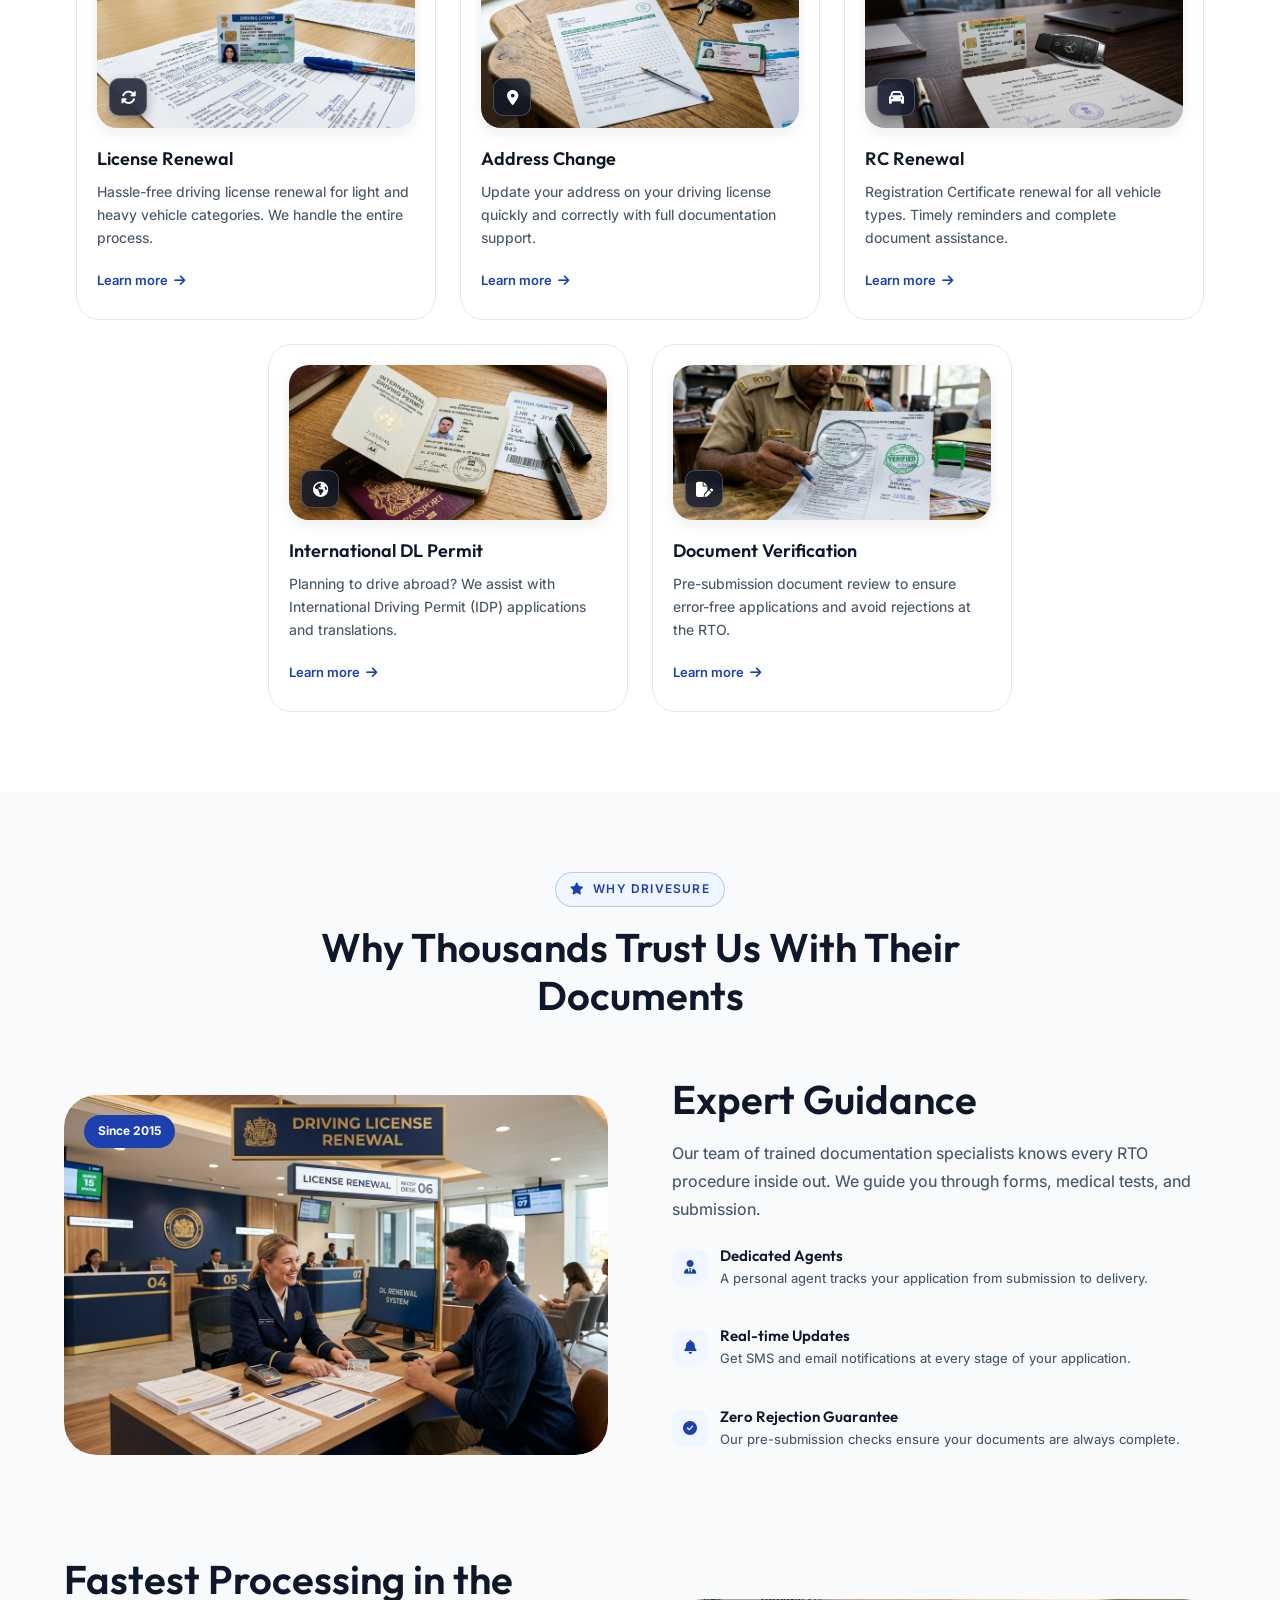
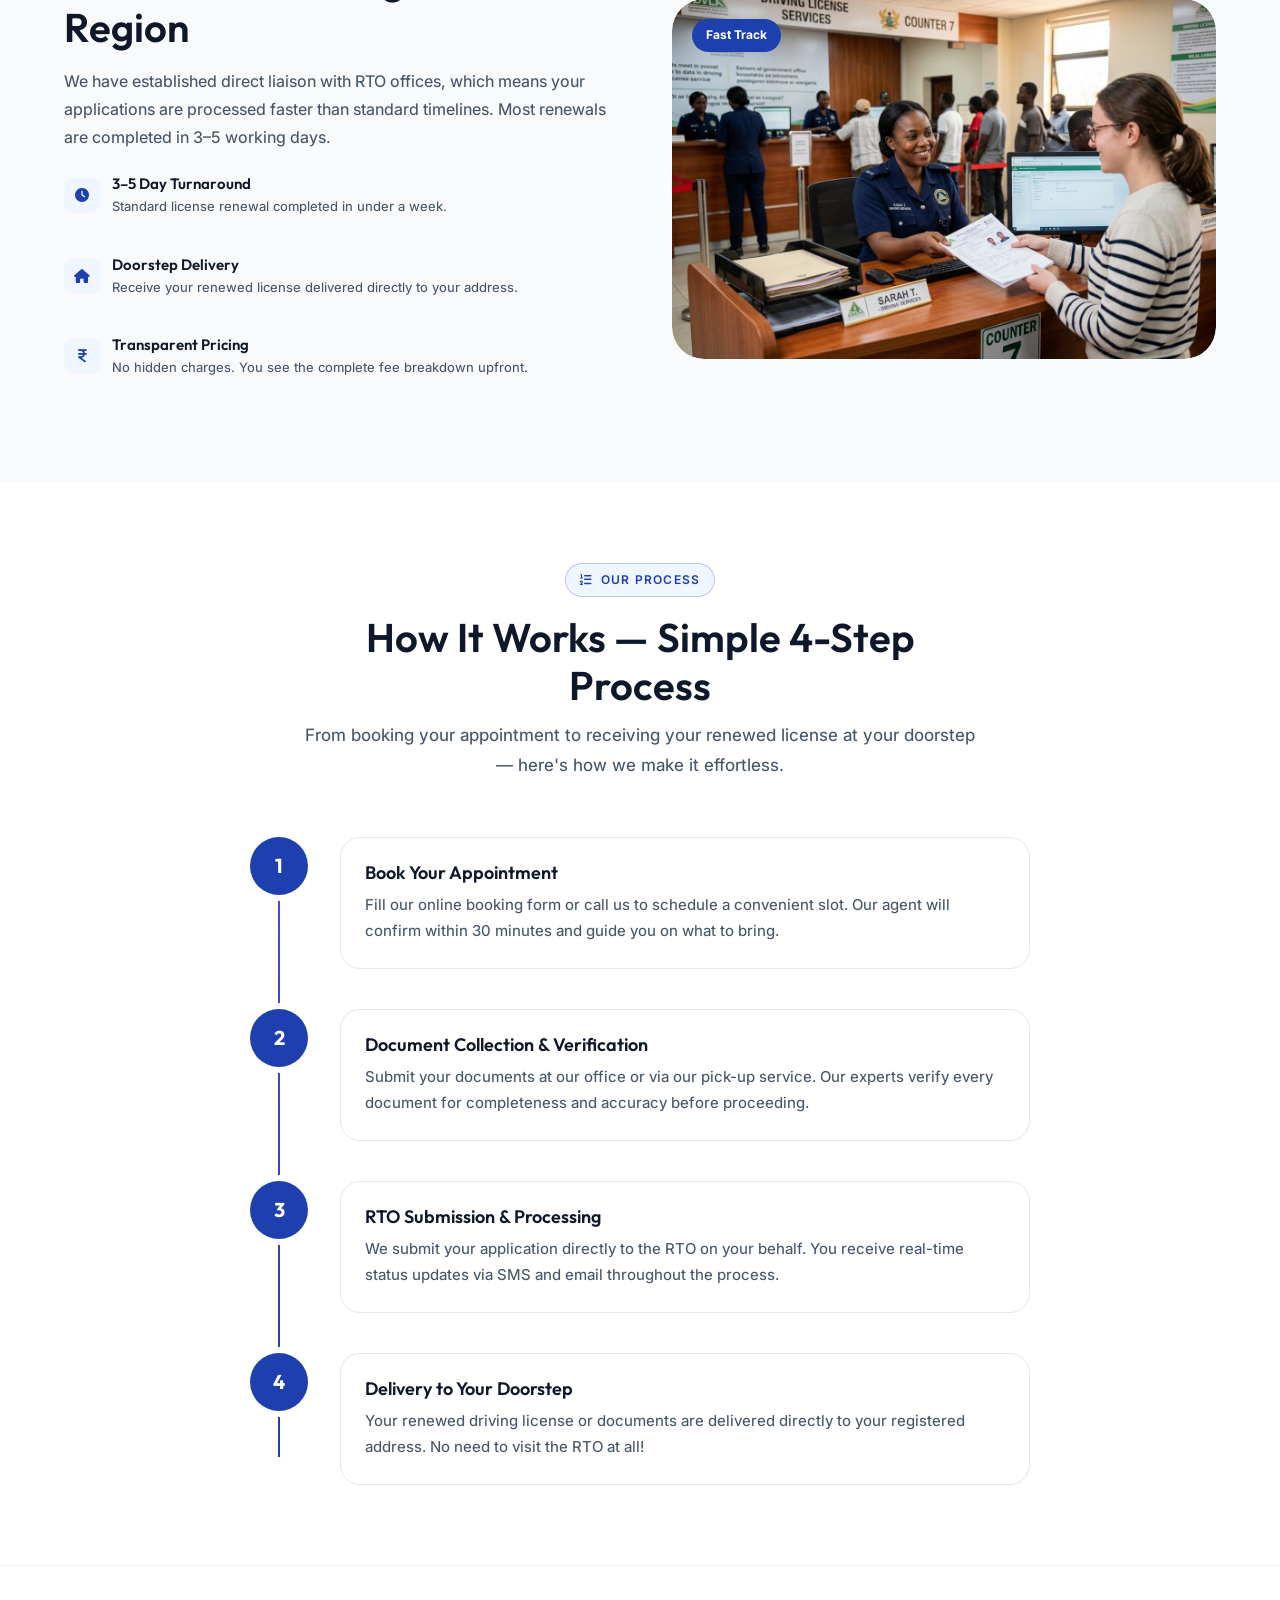
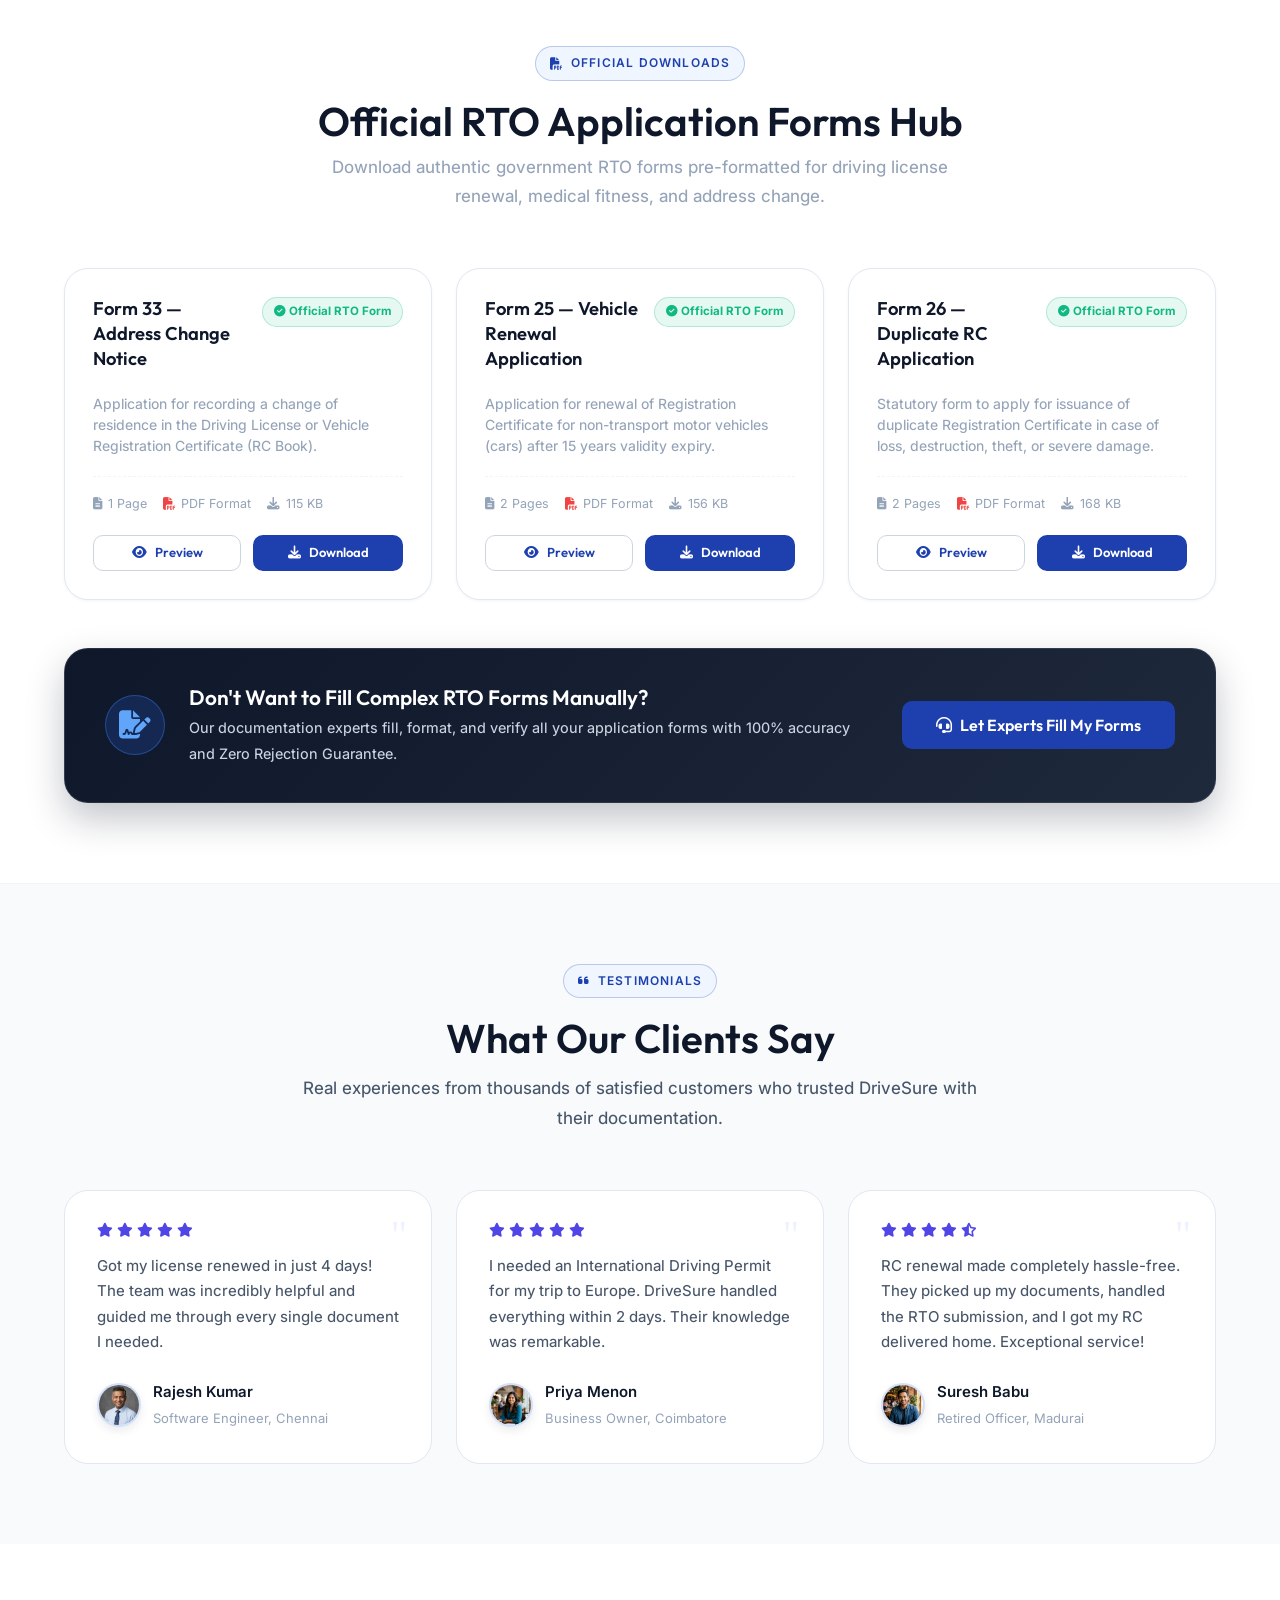
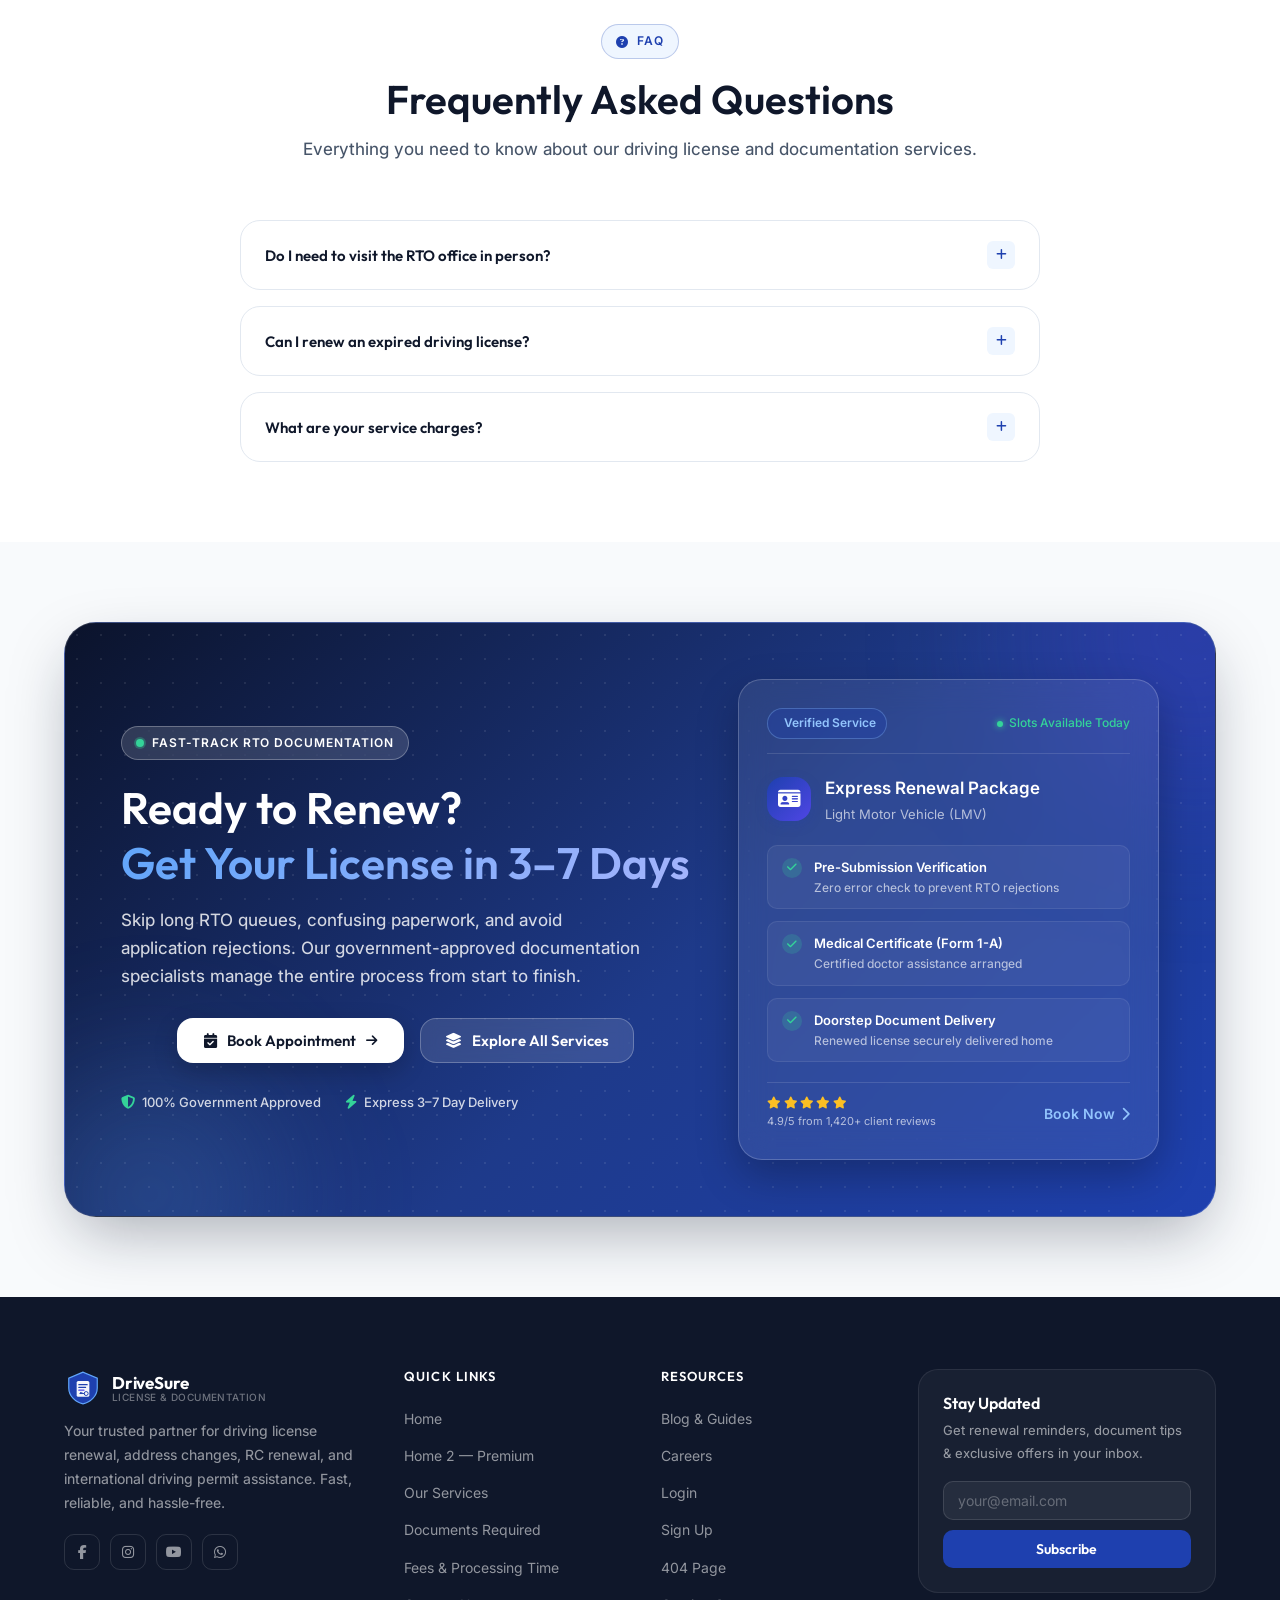
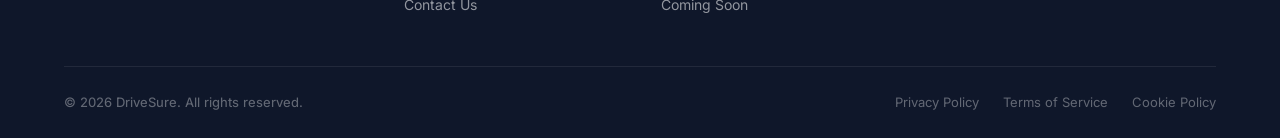
==== commit c39b4f0c: "fix" ====
--- a/index.html
+++ b/index.html
@@ -393,7 +393,7 @@
                     <span><i class="fas fa-download"></i> 115 KB</span>
                 </div>
                 <div class="form-card-actions">
-                    <button class="btn btn-outline btn-sm" onclick="previewRtoForm('Form 33 — Address Change Notice', 'Form 33 is used to notify the RTO about new permanent/present residential address changes along with supporting address proof (Aadhaar, Passport, Utility Bill).')">
+                    <button type="button" class="btn btn-outline btn-sm" onclick="previewRtoForm('Form 33 — Address Change Notice', 'Form 33 is used to notify the RTO about new permanent/present residential address changes along with supporting address proof (Aadhaar, Passport, Utility Bill).')">
                         <i class="fas fa-eye"></i> Preview
                     </button>
                     <a href="assets/forms/Form-33-Address-Change.pdf" download="Form-33-Address-Change.pdf" class="btn btn-primary btn-sm">
@@ -415,7 +415,7 @@
                     <span><i class="fas fa-download"></i> 156 KB</span>
                 </div>
                 <div class="form-card-actions">
-                    <button class="btn btn-outline btn-sm" onclick="previewRtoForm('Form 25 — Vehicle RC Renewal Application', 'Form 25 is submitted for fitness re-inspection and RC renewal of private vehicles older than 15 years.')">
+                    <button type="button" class="btn btn-outline btn-sm" onclick="previewRtoForm('Form 25 — Vehicle RC Renewal Application', 'Form 25 is submitted for fitness re-inspection and RC renewal of private vehicles older than 15 years.')">
                         <i class="fas fa-eye"></i> Preview
                     </button>
                     <a href="assets/forms/Form-25-RC-Renewal.pdf" download="Form-25-RC-Renewal.pdf" class="btn btn-primary btn-sm">
@@ -437,7 +437,7 @@
                     <span><i class="fas fa-download"></i> 168 KB</span>
                 </div>
                 <div class="form-card-actions">
-                    <button class="btn btn-outline btn-sm" onclick="previewRtoForm('Form 26 — Application for Duplicate RC', 'Form 26 is used alongside police FIR or lost report acknowledgment to issue a duplicate smart card RC.')">
+                    <button type="button" class="btn btn-outline btn-sm" onclick="previewRtoForm('Form 26 — Application for Duplicate RC', 'Form 26 is used alongside police FIR or lost report acknowledgment to issue a duplicate smart card RC.')">
                         <i class="fas fa-eye"></i> Preview
                     </button>
                     <a href="assets/forms/Form-26-Duplicate-RC.pdf" download="Form-26-Duplicate-RC.pdf" class="btn btn-primary btn-sm">
--- a/style.css
+++ b/style.css
@@ -129,26 +129,28 @@
 img { max-width: 100%; height: auto; display: block; }
 a { text-decoration: none; color: inherit; transition: var(--transition-fast); }
 ul, ol { list-style: none; }
-button { cursor: pointer; border: none; background: none; }
+button { cursor: pointer; border: none; background: none; font-family: inherit; color: inherit; }
 
 /* ================================================================
    TYPOGRAPHY
 ================================================================ */
-h1, h2, h3, h4, h5, h6 {
+h1, h2, h3, h4, h5, h6,
+.h1, .h2, .h3, .h4, .h5, .h6 {
     font-family: var(--font-heading);
     font-weight: 600 !important;
     color: var(--text-heading);
     line-height: 1.2;
 }
 
-h1 { font-size: clamp(2rem, 5vw, 3.25rem); }
-h2 { font-size: clamp(1.625rem, 4vw, 2.5rem); }
-h3 { font-size: clamp(1.25rem, 3vw, 1.625rem); }
+h1 { font-size: clamp(2rem, 5vw, 3.25rem); font-weight: 600 !important; }
+h2 { font-size: clamp(1.625rem, 4vw, 2.5rem); font-weight: 600 !important; }
+h3 { font-size: clamp(1.25rem, 3vw, 1.625rem); font-weight: 600 !important; }
 h4 { font-size: 1.125rem; font-weight: 600 !important; }
 h5 { font-size: 1rem; font-weight: 600 !important; }
-
-p {
-    font-weight: 450;
+h6 { font-size: 0.875rem; font-weight: 600 !important; }
+
+p, .p {
+    font-weight: 450 !important;
     line-height: 1.75;
     color: var(--text-body);
 }
@@ -259,6 +261,7 @@
     text-decoration: none;
     white-space: nowrap;
     line-height: 1;
+    color: var(--text-heading);
 }
 
 .btn-primary {
@@ -294,6 +297,31 @@
     background: var(--primary);
     border-color: var(--primary);
     color: #ffffff;
+}
+
+.btn-outline {
+    background: transparent;
+    color: var(--primary);
+    border-color: var(--primary);
+}
+.btn-outline:hover {
+    background: var(--primary);
+    border-color: var(--primary);
+    color: #ffffff;
+    transform: translateY(-2px);
+    box-shadow: 0 8px 24px var(--primary-glow);
+}
+.dark .btn-outline {
+    color: #F8FAFC;
+    border-color: rgba(255, 255, 255, 0.25);
+    background: rgba(255, 255, 255, 0.05);
+}
+.dark .btn-outline:hover {
+    background: var(--primary);
+    border-color: var(--primary);
+    color: #ffffff;
+    transform: translateY(-2px);
+    box-shadow: 0 8px 24px var(--primary-glow);
 }
 
 .btn-ghost {
@@ -2489,6 +2517,10 @@
     flex-shrink: 0;
     box-shadow: 0 4px 12px var(--primary-glow);
 }
+.cta-preview-title > div {
+    flex: 1;
+    min-width: 0;
+}
 .cta-preview-title strong {
     display: block;
     color: #FFFFFF;
@@ -2529,6 +2561,10 @@
     font-size: 0.6875rem;
     flex-shrink: 0;
     margin-top: 2px;
+}
+.cta-pf-text {
+    flex: 1;
+    min-width: 0;
 }
 .cta-pf-text strong {
     display: block;
@@ -3130,13 +3166,10 @@
 ================================================================ */
 .hero-h2 {
     position: relative;
-    min-height: 100vh;
-    display: flex;
-    flex-direction: column;
-    justify-content: center;
     background: linear-gradient(180deg, #F0F6FE 0%, #F8FAFC 50%, #FFFFFF 100%);
     overflow: hidden;
-    padding-bottom: 3.5rem;
+    padding-top: 5.5rem;
+    padding-bottom: 2.5rem;
     transition: background 0.4s ease;
 }
 
@@ -3356,7 +3389,7 @@
     align-items: center;
     max-width: 1200px;
     margin: 0 auto;
-    padding: 7.5rem 1.25rem 2rem;
+    padding: 1.5rem 1.25rem 1rem;
     width: 100%;
 }
 
@@ -3627,7 +3660,7 @@
     .h2-slide-grid {
         grid-template-columns: 1fr;
         gap: 2.5rem;
-        padding-top: 7rem;
+        padding-top: 1.5rem;
     }
     .h2-slide-img-card {
         height: 280px;
@@ -5322,8 +5355,16 @@
     gap: 0.625rem;
     font-size: 0.875rem;
     font-weight: 450;
-}
-.doc-list li i { color: var(--primary); font-size: 0.875rem; flex-shrink: 0; margin-top: 2px; }
+    line-height: 1.5;
+}
+.doc-list li i {
+    color: var(--primary);
+    font-size: 0.875rem;
+    flex-shrink: 0;
+    margin-top: 3px;
+    width: 1.125rem;
+    text-align: center;
+}
 .dark .doc-list li i { color: var(--secondary); }
 
 /* Doc accordion for mobile */
@@ -5637,17 +5678,18 @@
     display: flex;
     flex-direction: column;
     background: var(--bg-surface);
+    position: relative;
 }
 .dark .auth-page { background: var(--bg-dark); }
 
 .auth-topbar {
-    display: flex;
-    justify-content: flex-end;
-    padding: 0;
     position: absolute;
-    top: 0.35rem;
-    right: 0.75rem;
-    z-index: 10;
+    top: 0.5rem;
+    right: 0.875rem;
+    z-index: 100;
+    display: flex;
+    align-items: center;
+    gap: 0.5rem;
 }
 
 .auth-toggle-btn {
@@ -5684,16 +5726,51 @@
 .auth-logo {
     display: flex;
     align-items: center;
-    gap: 0.625rem;
+    gap: 0.875rem;
     text-decoration: none;
-    margin-bottom: 1.5rem;
+    margin-bottom: 1.75rem;
     justify-content: center;
+    transition: transform 0.2s ease;
+}
+
+.auth-logo:hover {
+    transform: translateY(-2px);
+}
+
+.auth-logo img {
+    width: 52px;
+    height: 52px;
+    flex-shrink: 0;
+    filter: drop-shadow(0 4px 12px var(--primary-glow));
 }
 
 .auth-logo-text {
     display: flex;
     flex-direction: column;
     line-height: 1.15;
+    text-align: left;
+}
+
+.auth-logo .brand-top {
+    font-family: var(--font-heading);
+    font-weight: 600;
+    font-size: 1.75rem;
+    color: var(--primary);
+    letter-spacing: -0.025em;
+    line-height: 1.1;
+}
+
+.dark .auth-logo .brand-top {
+    color: #ffffff;
+}
+
+.auth-logo .brand-bottom {
+    font-size: 0.75rem;
+    font-weight: 600;
+    color: var(--text-muted);
+    letter-spacing: 0.08em;
+    text-transform: uppercase;
+    margin-top: 0.2rem;
 }
 
 .social-login-grid {
@@ -5842,6 +5919,31 @@
     transition: var(--transition-fast);
 }
 .link-primary:hover { color: var(--secondary-hover); }
+
+.form-options-row {
+    display: flex;
+    align-items: center;
+    justify-content: space-between;
+    margin-bottom: 1.5rem;
+    gap: 0.75rem;
+    flex-wrap: nowrap;
+    width: 100%;
+}
+.form-options-row .checkbox-wrapper {
+    margin-bottom: 0;
+    white-space: nowrap;
+    display: inline-flex;
+    align-items: center;
+    gap: 0.5rem;
+    flex-shrink: 0;
+}
+.form-options-row .checkbox-wrapper input[type="checkbox"] {
+    margin: 0;
+}
+.form-options-row .link-primary {
+    white-space: nowrap;
+    flex-shrink: 0;
+}
 
 /* ================================================================
    404 PAGE
@@ -6150,54 +6252,55 @@
     .doc-list-section {
         border-right: none;
         border-bottom: 1px solid var(--border-light);
-        text-align: center;
+        text-align: start;
         display: flex;
         flex-direction: column;
-        align-items: center;
+        align-items: stretch;
         padding: 1.5rem 1.25rem;
     }
     .doc-list-section:last-child { border-bottom: none; }
     .doc-list-section h4 {
         width: 100%;
-        text-align: center;
+        text-align: start;
         display: flex;
         align-items: center;
-        justify-content: center;
+        justify-content: flex-start;
     }
     .doc-list {
-        align-items: center;
-        text-align: center;
+        align-items: stretch;
+        text-align: start;
         width: 100%;
     }
     .doc-list li {
-        justify-content: center;
-        text-align: center;
+        justify-content: flex-start;
+        text-align: start;
+        width: 100%;
     }
 
     .doc-card-header {
         flex-direction: column;
-        align-items: center;
-        text-align: center;
+        align-items: flex-start;
+        text-align: start;
         gap: 1rem;
         padding: 1.5rem 1.25rem;
     }
     .doc-card-header h3 {
         font-size: 1.15rem;
         line-height: 1.3;
-        text-align: center;
+        text-align: start;
     }
     .doc-card-header p {
         font-size: 0.84rem;
         line-height: 1.4;
         margin-top: 0.25rem;
-        text-align: center;
+        text-align: start;
     }
     .doc-download-btn {
         width: 100%;
         max-width: 280px;
         justify-content: center;
         padding: 0.65rem 1rem;
-        margin: 0 auto;
+        margin: 0;
     }
 
     .contact-grid { grid-template-columns: 1fr; }
@@ -6395,7 +6498,9 @@
 [dir="rtl"] .hero-floating-card { right: auto; left: -1.5rem; }
 [dir="rtl"] .footer-links a:hover { padding-left: 0; padding-right: 4px; }
 [dir="rtl"] .process-timeline::before { left: auto; right: 28px; }
-[dir="rtl"] .process-step { flex-direction: row-reverse; }
+@media (max-width: 768px) {
+    [dir="rtl"] .process-timeline::before { left: auto; right: 22px; }
+}
 [dir="rtl"] .hero-trust-badges { justify-content: flex-end; }
 [dir="rtl"] .why-us-row.reverse { direction: ltr; }
 [dir="rtl"] .service-detail-card::before { left: auto; right: 0; }
@@ -6403,8 +6508,60 @@
 [dir="rtl"] .password-toggle { right: auto; left: 0.875rem; }
 [dir="rtl"] .password-wrapper .form-input { padding-right: 1rem; padding-left: 2.75rem; }
 [dir="rtl"] input[type="tel"] { text-align: right; }
+[dir="rtl"] input[type="date"] {
+    text-align: right;
+}
+[dir="rtl"] input[type="date"]::-webkit-datetime-edit,
+[dir="rtl"] input[type="date"]::-webkit-datetime-edit-fields-wrapper {
+    margin-left: auto;
+}
+[dir="rtl"] input[type="date"]::-webkit-calendar-picker-indicator {
+    margin-left: 0.5rem;
+}
 [dir="rtl"] .checkbox-group,
 [dir="rtl"] .checkbox-wrapper { text-align: right; }
+[dir="rtl"] .cta-preview-card,
+[dir="rtl"] .cta-preview-card * {
+    text-align: right;
+}
+[dir="rtl"] .cta-preview-link i {
+    transform: scaleX(-1);
+}
+[dir="rtl"] .cta-heading,
+[dir="rtl"] .cta-desc {
+    unicode-bidi: plaintext;
+}
+[dir="rtl"] .doc-card-header {
+    text-align: right;
+    align-items: flex-start;
+}
+[dir="rtl"] .doc-card-header h3,
+[dir="rtl"] .doc-card-header p {
+    text-align: right;
+}
+[dir="rtl"] .doc-card-header h3 i,
+[dir="rtl"] .doc-list-section h4 i {
+    margin-right: 0 !important;
+    margin-left: 0.5rem !important;
+}
+[dir="rtl"] .doc-list-section {
+    text-align: right;
+}
+[dir="rtl"] .doc-list-section h4 {
+    text-align: right;
+    justify-content: flex-start;
+}
+[dir="rtl"] .doc-list {
+    text-align: right;
+}
+[dir="rtl"] .doc-list li {
+    text-align: right;
+    justify-content: flex-start;
+}
+[dir="rtl"] .auth-topbar {
+    right: auto;
+    left: 0.875rem;
+}
 
 /* ================================================================
    UTILITIES
@@ -7096,6 +7253,49 @@
     justify-content: center;
 }
 
+.form-card-actions .btn-outline {
+    background: #ffffff;
+    color: var(--primary);
+    border: 1.5px solid #CBD5E1;
+}
+
+.form-card-actions .btn-outline i {
+    color: var(--primary);
+    transition: var(--transition-fast);
+}
+
+.form-card-actions .btn-outline:hover {
+    background: var(--primary);
+    border-color: var(--primary);
+    color: #ffffff;
+    box-shadow: 0 4px 14px var(--primary-glow);
+}
+
+.form-card-actions .btn-outline:hover i {
+    color: #ffffff;
+}
+
+.dark .form-card-actions .btn-outline {
+    background: rgba(255, 255, 255, 0.06);
+    color: #F8FAFC;
+    border: 1.5px solid rgba(255, 255, 255, 0.22);
+}
+
+.dark .form-card-actions .btn-outline i {
+    color: #93C5FD;
+}
+
+.dark .form-card-actions .btn-outline:hover {
+    background: var(--primary);
+    border-color: var(--primary);
+    color: #ffffff;
+    box-shadow: 0 4px 16px var(--primary-glow);
+}
+
+.dark .form-card-actions .btn-outline:hover i {
+    color: #ffffff;
+}
+
 /* Callout Banner */
 .forms-help-banner {
     background: linear-gradient(135deg, #0f172a 0%, #1e293b 100%);
